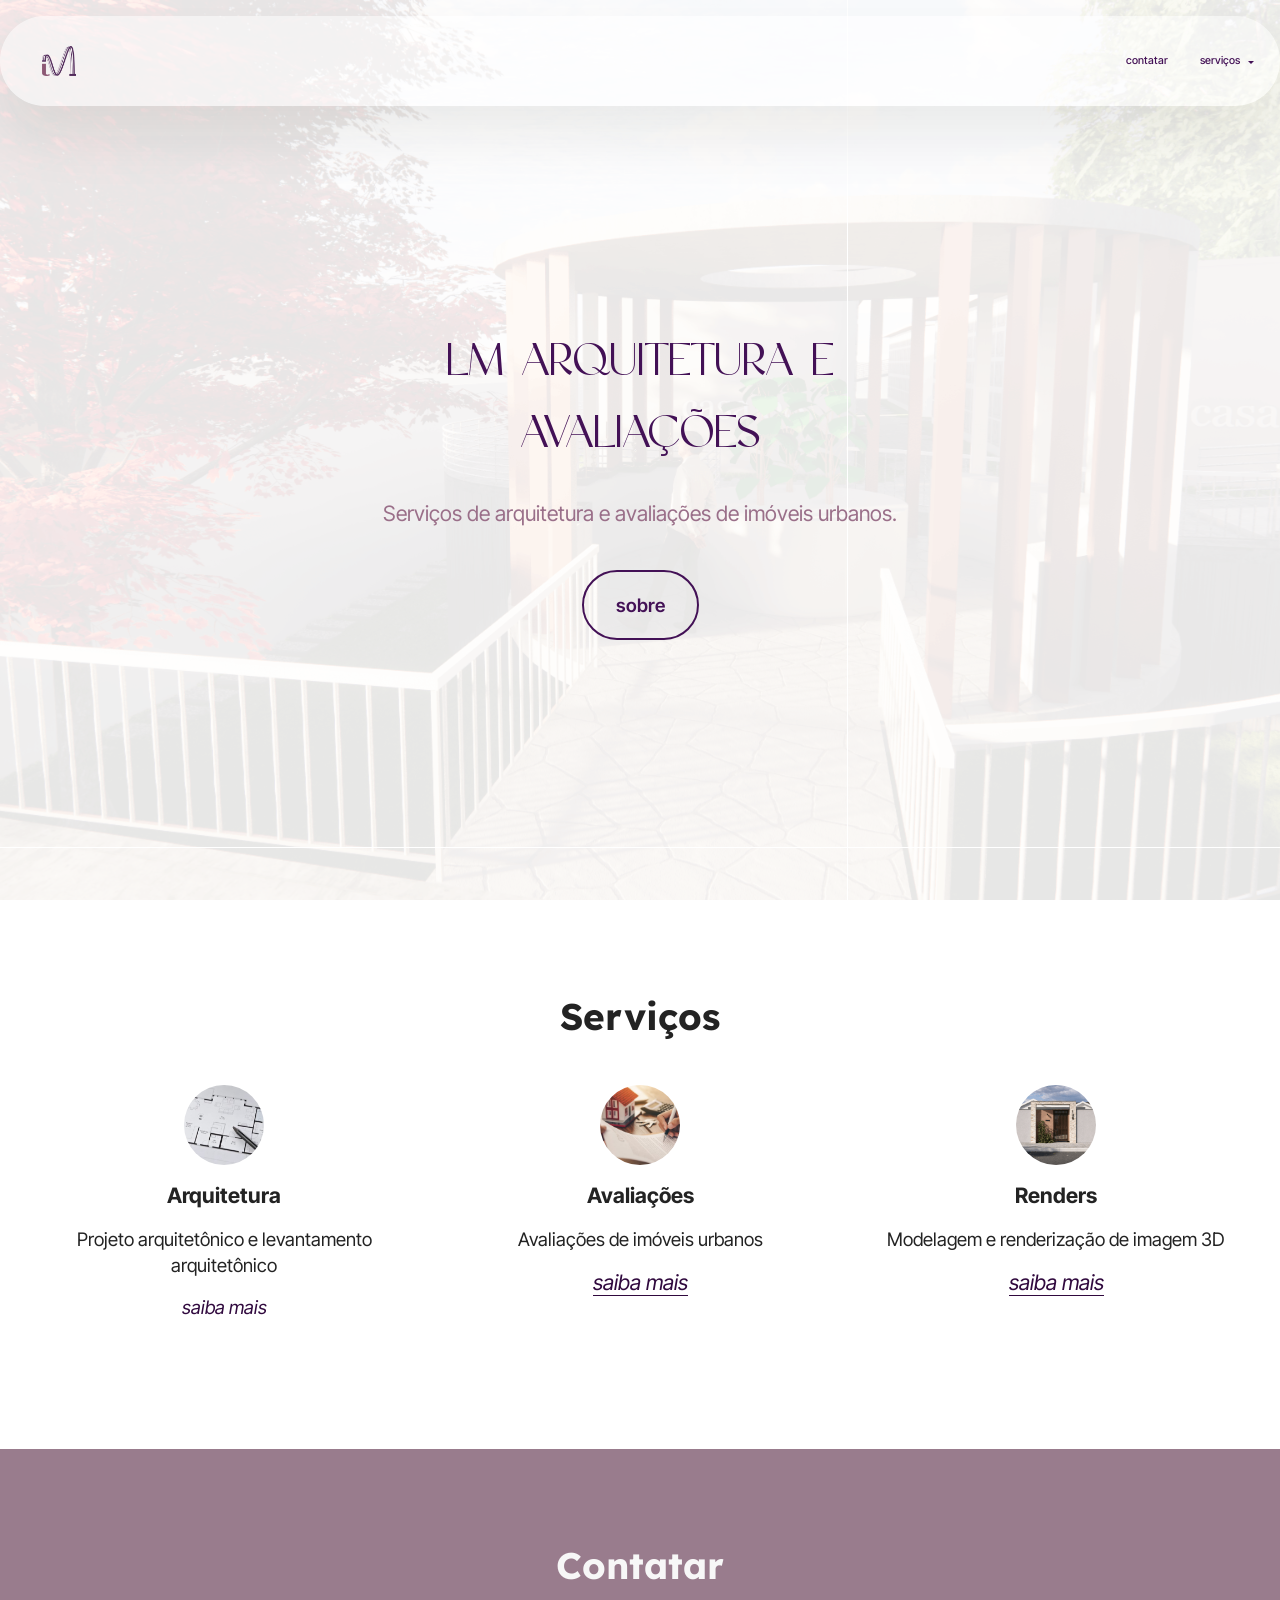
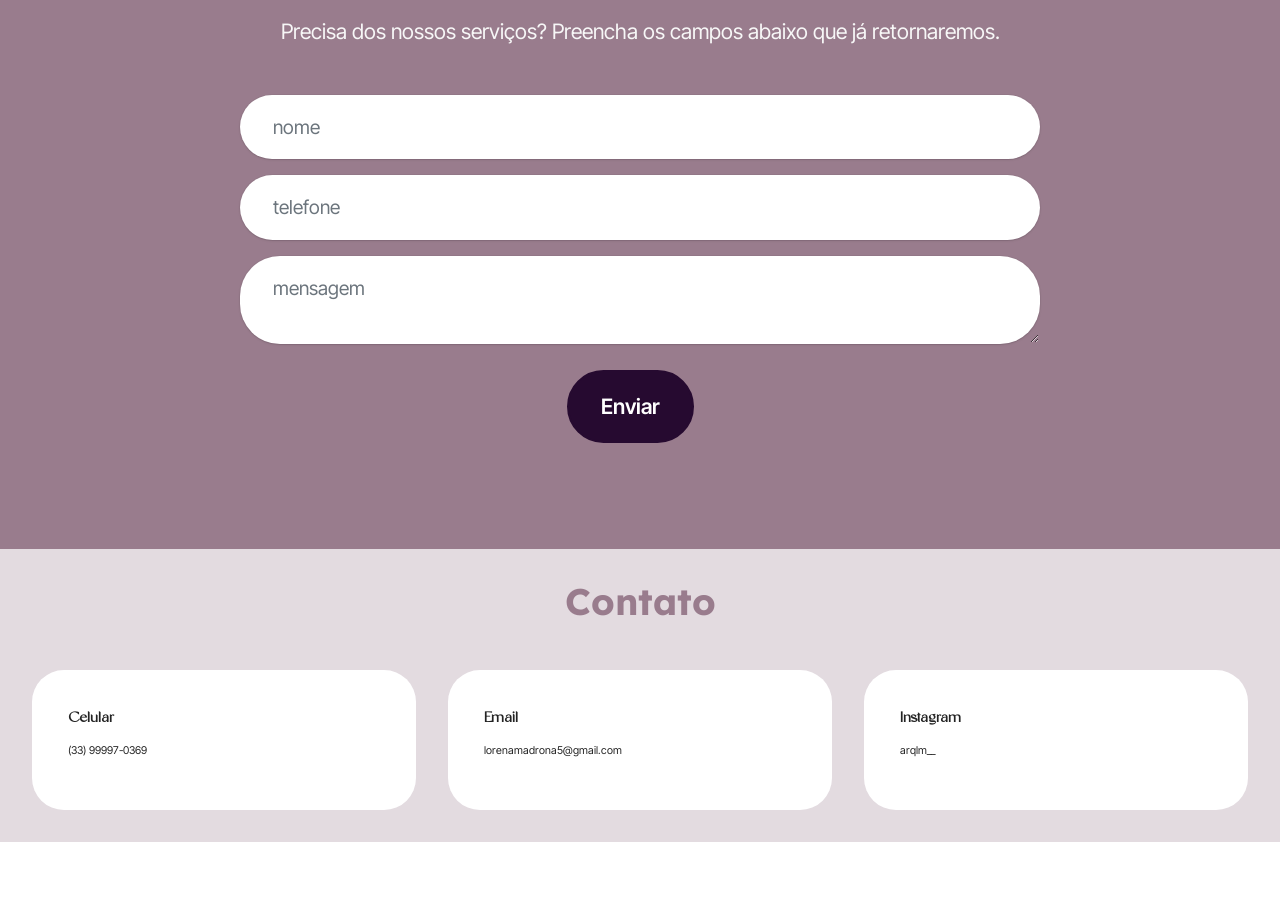
==== index.html @ 4715d996 "Rename aindex.html to index.html" ====
<!DOCTYPE html>
<html  >
<head>
  <!-- Site made with Mobirise Website Builder v6.1.12, https://mobirise.com -->
  <meta charset="UTF-8">
  <meta http-equiv="X-UA-Compatible" content="IE=edge">
  <meta name="generator" content="Mobirise v6.1.12, mobirise.com">
  <meta name="viewport" content="width=device-width, initial-scale=1, minimum-scale=1">
  <link rel="shortcut icon" href="assets/images/logo-256x224.png" type="image/x-icon">
  <meta name="description" content="Serviços de arquitetura e avaliações de imóveis urbanos">
  
  
  <title>LM Arquitetura e Avaliações</title>
  <link rel="stylesheet" href="assets/web/assets/mobirise-icons2/mobirise2.css">
  <link rel="stylesheet" href="assets/bootstrap/css/bootstrap.min.css">
  <link rel="stylesheet" href="assets/parallax/jarallax.css">
  <link rel="stylesheet" href="assets/animatecss/animate.css">
  <link rel="stylesheet" href="assets/dropdown/css/style.css">
  <link rel="stylesheet" href="assets/theme/css/style.css">
  <link href="assets/fonts/style.css" rel="stylesheet">
  <link rel="preload" href="https://fonts.googleapis.com/css?family=Lexend:100,200,300,400,500,600,700,800,900&display=swap" as="style" onload="this.onload=null;this.rel='stylesheet'">
  <noscript><link rel="stylesheet" href="https://fonts.googleapis.com/css?family=Lexend:100,200,300,400,500,600,700,800,900&display=swap"></noscript>
  <link rel="preload" href="https://fonts.googleapis.com/css?family=Inter+Tight:100,200,300,400,500,600,700,800,900,100i,200i,300i,400i,500i,600i,700i,800i,900i&display=swap" as="style" onload="this.onload=null;this.rel='stylesheet'">
  <noscript><link rel="stylesheet" href="https://fonts.googleapis.com/css?family=Inter+Tight:100,200,300,400,500,600,700,800,900,100i,200i,300i,400i,500i,600i,700i,800i,900i&display=swap"></noscript>
  <link rel="preload" as="style" href="assets/mobirise/css/mbr-additional.css?v=YUOEVD"><link rel="stylesheet" href="assets/mobirise/css/mbr-additional.css?v=YUOEVD" type="text/css">

  
  
  
</head>
<body>
  
  <section data-bs-version="5.1" class="menu menu2 cid-tJS6tZXiPa" once="menu" id="menu02-0">
	

	<nav class="navbar navbar-dropdown navbar-expand-lg">
		<div class="container">
			<div class="navbar-brand">
				<span class="navbar-logo">
					<a href="index.html">
						<img src="assets/images/logo-256x224.png" alt="Mobirise Website Builder" style="height: 1.9rem;">
					</a>
				</span>
				
			</div>
			<button class="navbar-toggler" type="button" data-toggle="collapse" data-bs-toggle="collapse" data-target="#navbarSupportedContent" data-bs-target="#navbarSupportedContent" aria-controls="navbarNavAltMarkup" aria-expanded="false" aria-label="Toggle navigation">
				<div class="hamburger">
					<span></span>
					<span></span>
					<span></span>
					<span></span>
				</div>
			</button>
			<div class="collapse navbar-collapse" id="navbarSupportedContent">
				<ul class="navbar-nav nav-dropdown nav-right" data-app-modern-menu="true"><li class="nav-item">
						<a class="nav-link link text-secondary text-primary display-2" href="page6.html" aria-expanded="false">contatar</a>
					</li>
					<li class="nav-item dropdown">
						<a class="nav-link link text-secondary dropdown-toggle show display-2" href="index.html#features04-w" aria-expanded="false" data-toggle="dropdown-submenu" data-bs-toggle="dropdown" data-bs-auto-close="outside">serviços</a><div class="dropdown-menu show" aria-labelledby="dropdown-785" data-bs-popper="none"><a class="text-secondary dropdown-item text-primary display-2" href="page3.html">arquitetura</a><a class="text-secondary show dropdown-item text-primary display-2" href="page4.html">avaliações</a><a class="text-secondary show dropdown-item text-primary display-2" href="page5.html">renderização</a></div>
					</li></ul>
				
				
			</div>
		</div>
	</nav>
</section>

<section data-bs-version="5.1" class="header09 startm5 cid-v5GNUqGZl1 mbr-fullscreen mbr-parallax-background" id="header09-1i">	
    
	<div class="mbr-overlay" style="opacity: 0.9; background-color: rgb(255, 255, 255);"></div>
	
	<div class="container-fluid">
		<div class="row">
			<div class="content-wrap col-12 col-md-7">
				<h1 class="mbr-section-title mbr-fonts-style mbr-white mb-4 new-font2"><br>LM ARQUITETURA E AVALIAÇÕES</h1>
				
				<p class="mbr-fonts-style mbr-text mbr-white mb-4 display-4">Serviços de arquitetura e avaliações de imóveis urbanos.</p>
				<div class="mbr-section-btn"><a class="btn btn-secondary-outline display-7" href="page2.html">sobre</a></div>
			</div>
		</div>
	</div>
</section>

<section data-bs-version="5.1" class="features16 cid-v5H7On7Ao5" id="features016-1l">  
  
  
  
  <div class="container">
    <div class="row justify-content-center mb-5">
      <div class="col-12 content-head">
        <h4 class="mbr-section-title mbr-fonts-style align-center mb-0 display-1"><strong>Serviços</strong></h4>
        
      </div>
    </div>
    <div class="row justify-content-center">
      <div class="item features-without-image col-12 col-lg-4">
        <div class="item-wrapper">
          <div class="card-box">
            <div class="img-box">
              <div class="image-wrapper mb-3">
                <img src="assets/images/cd42e81b2de43797ad523145d3431380-1-618x867.jpeg" alt="Mobirise Website Builder">
              </div>
            </div>
            <h4 class="card-title mbr-fonts-style mb-0 display-4"><strong>Arquitetura</strong></h4>
            <h5 class="card-text mbr-fonts-style mt-3 display-7">Projeto arquitetônico e levantamento arquitetônico</h5>
            <div class="link-wrap">
              <p class="link mbr-fonts-style align-left mt-3 mb-0 display-7"><a href="page3.html" class="text-primary"><em>saiba mais</em></a></p>
            </div>
          </div>
        </div>
      </div>
      <div class="item features-without-image col-12 col-lg-4">
        <div class="item-wrapper">
          <div class="card-box">
            <div class="img-box">
              <div class="image-wrapper mb-3">
                <img src="assets/images/d9183dee3a0e0436894f0da744248d22-618x618.jpeg" alt="Mobirise Website Builder">
              </div>
            </div>
            <h4 class="card-title mbr-fonts-style mb-0 display-4"><strong>Avaliações</strong></h4>
            <h5 class="card-text mbr-fonts-style mt-3 display-7">Avaliações de imóveis urbanos</h5>
            <div class="link-wrap">
              <p class="link mbr-fonts-style align-left mt-3 display-4"><a href="page4.html" class="text-primary"><em>saiba mais</em></a></p>
            </div>
          </div>
        </div>
      </div>
      <div class="item features-without-image col-12 col-lg-4">
        <div class="item-wrapper">
          <div class="card-box">
            <div class="img-box">
              <div class="image-wrapper mb-3">
                <img src="assets/images/fachada20realist20frente-160x160.png" alt="Mobirise Website Builder">
              </div>
            </div>
            <h4 class="card-title mbr-fonts-style mb-0 display-4"><strong>Renders</strong></h4>
            <h5 class="card-text mbr-fonts-style mt-3 display-7">Modelagem e renderização de imagem 3D</h5>
            <div class="link-wrap">
              <p class="link mbr-fonts-style align-left mt-3 display-4"><a href="page5.html" class="text-primary"><em>saiba mais</em></a></p>
            </div>
          </div>
        </div>
      </div>
    </div>
  </div>
</section>

<section data-bs-version="5.1" class="form5 cid-tJS9pBcTSa" id="form02-6">
    
    
    <div class="container">
        <div class="mbr-section-head mb-5">
            <h3 class="mbr-section-title mbr-fonts-style align-center mb-0 display-1">
                <strong>Contatar</strong></h3>
            <h4 class="mbr-section-subtitle mbr-fonts-style align-center mb-0 mt-4 display-4"><div>Precisa dos nossos serviços? Preencha os campos abaixo que já retornaremos.</div></h4>
        </div>
        <div class="row justify-content-center mt-4">
            <div class="col-lg-8 mx-auto mbr-form" data-form-type="formoid">
                <form action="https://mobirise.eu/" method="POST" class="mbr-form form-with-styler" data-form-title="Form Name"><input type="hidden" name="email" data-form-email="true" value="JvRWdH+GPcgjcM+fn3jYyXyYERkmtedWRLiIolvgXkUZ3/tOO6BJ6Cakig77qKY3TtG6n5bim7fBBgydd8lNV4FFk9IMvmzRjrFEauONeE65whieliEaWQMCEaXY0VDi">
                    <div class="row">
                        <div hidden="hidden" data-form-alert="" class="alert alert-success col-12">obrigada pelo contato!</div>
                        <div hidden="hidden" data-form-alert-danger="" class="alert alert-danger col-12">
                            Oops...! some problem!
                        </div>
                    </div>
                    <div class="dragArea row">
                        <div class="col-md col-sm-12 form-group mb-3" data-for="name">
                            <input type="text" name="name" placeholder="nome" data-form-field="name" class="form-control" value="" id="name-form02-6">
                        </div>
                        
                        <div class="col-12 form-group mb-3" data-for="phone">
                            <input type="tel" name="phone" placeholder="telefone" data-form-field="phone" class="form-control" value="" id="phone-form02-6">
                        </div>
                        <div class="col-12 form-group mb-3" data-for="textarea">
                            <textarea name="textarea" placeholder="mensagem" data-form-field="textarea" class="form-control" id="textarea-form02-6"></textarea>
                        </div>
                        <div class="col-lg-12 col-md-12 col-sm-12 align-center mbr-section-btn"><button type="submit" class="btn btn-warning display-4">Enviar</button></div>
                    </div>
                </form>
            </div>
        </div>
    </div>
</section>

<section data-bs-version="5.1" class="contacts01 cid-v5H4wbvZYG" id="contacts01-1j">
    

    
    
    <div class="container-fluid">
        <div class="row justify-content-center">
            <div class="col-12 content-head">
                <div class="mbr-section-head mb-5">
                    <h3 class="mbr-section-title mbr-fonts-style align-center mb-0 display-1">
                        <strong>Contato</strong></h3>
                    
                </div>
            </div>
        </div>
        <div class="row">
            
            <div class="item features-without-image col-12 col-md-4 active">
                <div class="item-wrapper">
                    <div class="text-wrapper">
                        <h6 class="card-title mbr-fonts-style mb-3 display-5"><strong>Celular&nbsp; &nbsp; &nbsp; &nbsp; &nbsp; &nbsp; &nbsp; &nbsp; &nbsp; &nbsp; &nbsp;</strong></h6>
                        <p class="mbr-text mbr-fonts-style display-2">(33) 99997-0369</p>
                    </div>
                </div>
            </div><div class="item features-without-image col-12 col-md-4">
                <div class="item-wrapper">
                    <div class="text-wrapper">
                        <h6 class="card-title mbr-fonts-style mb-3 display-5"><strong>Email</strong>
                        </h6>
                        <p class="mbr-text mbr-fonts-style display-2">lorenamadrona5@gmail.com</p>
                    </div>
                </div>
            </div><div class="item features-without-image col-12 col-md-4">
                <div class="item-wrapper">
                    <div class="text-wrapper">
                        <h6 class="card-title mbr-fonts-style mb-3 display-5"><strong>Instagram</strong></h6>
                        <p class="mbr-text mbr-fonts-style display-2">arqlm__</p>
                    </div>
                </div>
            </div>
            
            
        </div>
    </div>
</section><section class="display-7" style="padding: 0;align-items: center;justify-content: center;flex-wrap: wrap;    align-content: center;display: flex;position: relative;height: 4rem;"><a href="https://mobiri.se/" style="flex: 1 1;height: 4rem;position: absolute;width: 100%;z-index: 1;"><img alt="" style="height: 4rem;" src="[data-uri]"></a><p style="margin: 0;text-align: center;" class="display-7">&#8204;</p><a style="z-index:1" href="https://mobirise.com/builder/ai-website-maker.html">Free AI Website Maker</a></section><script src="assets/bootstrap/js/bootstrap.bundle.min.js"></script>  <script src="assets/parallax/jarallax.js"></script>  <script src="assets/smoothscroll/smooth-scroll.js"></script>  <script src="assets/ytplayer/index.js"></script>  <script src="assets/dropdown/js/navbar-dropdown.js"></script>  <script src="assets/theme/js/script.js"></script>  <script src="assets/formoid/formoid.min.js"></script>  
  
  
  <input name="animation" type="hidden">
  </body>
</html>
---- assets/web/assets/mobirise-icons2/mobirise2.css ----
@font-face {
  font-family: 'Moririse2';
  font-display: swap;
  src:  url('mobirise2.eot?f2bix4');
  src:  url('mobirise2.eot?f2bix4#iefix') format('embedded-opentype'),
    url('mobirise2.woff2?f2bix4') format('woff2'),
    url('mobirise2.woff?f2bix4') format('woff'),
    url('mobirise2.ttf?f2bix4') format('truetype'),
    url('mobirise2.svg?f2bix4#mobirise2') format('svg');
  font-weight: normal;
  font-style: normal;
}

[class^="mobi-"], [class*=" mobi-"] {
  /* use !important to prevent issues with browser extensions that change fonts */
  font-family: 'Moririse2' !important;
  speak: none;
  font-style: normal;
  font-weight: normal;
  font-variant: normal;
  text-transform: none;
  line-height: 1;

  /* Better Font Rendering =========== */
  -webkit-font-smoothing: antialiased;
  -moz-osx-font-smoothing: grayscale;
}

.mobi-mbri-add-submenu:before {
  content: "\e900";
}
.mobi-mbri-alert:before {
  content: "\e901";
}
.mobi-mbri-align-center:before {
  content: "\e902";
}
.mobi-mbri-align-justify:before {
  content: "\e903";
}
.mobi-mbri-align-left:before {
  content: "\e904";
}
.mobi-mbri-align-right:before {
  content: "\e905";
}
.mobi-mbri-android:before {
  content: "\e906";
}
.mobi-mbri-apple:before {
  content: "\e907";
}
.mobi-mbri-arrow-down:before {
  content: "\e908";
}
.mobi-mbri-arrow-next:before {
  content: "\e909";
}
.mobi-mbri-arrow-prev:before {
  content: "\e90a";
}
.mobi-mbri-arrow-up:before {
  content: "\e90b";
}
.mobi-mbri-bold:before {
  content: "\e90c";
}
.mobi-mbri-bookmark:before {
  content: "\e90d";
}
.mobi-mbri-bootstrap:before {
  content: "\e90e";
}
.mobi-mbri-briefcase:before {
  content: "\e90f";
}
.mobi-mbri-browse:before {
  content: "\e910";
}
.mobi-mbri-bulleted-list:before {
  content: "\e911";
}
.mobi-mbri-calendar:before {
  content: "\e912";
}
.mobi-mbri-camera:before {
  content: "\e913";
}
.mobi-mbri-cart-add:before {
  content: "\e914";
}
.mobi-mbri-cart-full:before {
  content: "\e915";
}
.mobi-mbri-cash:before {
  content: "\e916";
}
.mobi-mbri-change-style:before {
  content: "\e917";
}
.mobi-mbri-chat:before {
  content: "\e918";
}
.mobi-mbri-clock:before {
  content: "\e919";
}
.mobi-mbri-close:before {
  content: "\e91a";
}
.mobi-mbri-cloud:before {
  content: "\e91b";
}
.mobi-mbri-code:before {
  content: "\e91c";
}
.mobi-mbri-contact-form:before {
  content: "\e91d";
}
.mobi-mbri-credit-card:before {
  content: "\e91e";
}
.mobi-mbri-cursor-click:before {
  content: "\e91f";
}
.mobi-mbri-cust-feedback:before {
  content: "\e920";
}
.mobi-mbri-database:before {
  content: "\e921";
}
.mobi-mbri-delivery:before {
  content: "\e922";
}
.mobi-mbri-desktop:before {
  content: "\e923";
}
.mobi-mbri-devices:before {
  content: "\e924";
}
.mobi-mbri-down:before {
  content: "\e925";
}
.mobi-mbri-download-2:before {
  content: "\e926";
}
.mobi-mbri-download:before {
  content: "\e927";
}
.mobi-mbri-drag-n-drop-2:before {
  content: "\e928";
}
.mobi-mbri-drag-n-drop:before {
  content: "\e929";
}
.mobi-mbri-edit-2:before {
  content: "\e92a";
}
.mobi-mbri-edit:before {
  content: "\e92b";
}
.mobi-mbri-error:before {
  content: "\e92c";
}
.mobi-mbri-extension:before {
  content: "\e92d";
}
.mobi-mbri-features:before {
  content: "\e92e";
}
.mobi-mbri-file:before {
  content: "\e92f";
}
.mobi-mbri-flag:before {
  content: "\e930";
}
.mobi-mbri-folder:before {
  content: "\e931";
}
.mobi-mbri-gift:before {
  content: "\e932";
}
.mobi-mbri-github:before {
  content: "\e933";
}
.mobi-mbri-globe-2:before {
  content: "\e934";
}
.mobi-mbri-globe:before {
  content: "\e935";
}
.mobi-mbri-growing-chart:before {
  content: "\e936";
}
.mobi-mbri-hearth:before {
  content: "\e937";
}
.mobi-mbri-help:before {
  content: "\e938";
}
.mobi-mbri-home:before {
  content: "\e939";
}
.mobi-mbri-hot-cup:before {
  content: "\e93a";
}
.mobi-mbri-idea:before {
  content: "\e93b";
}
.mobi-mbri-image-gallery:before {
  content: "\e93c";
}
.mobi-mbri-image-slider:before {
  content: "\e93d";
}
.mobi-mbri-info:before {
  content: "\e93e";
}
.mobi-mbri-italic:before {
  content: "\e93f";
}
.mobi-mbri-key:before {
  content: "\e940";
}
.mobi-mbri-laptop:before {
  content: "\e941";
}
.mobi-mbri-layers:before {
  content: "\e942";
}
.mobi-mbri-left-right:before {
  content: "\e943";
}
.mobi-mbri-left:before {
  content: "\e944";
}
.mobi-mbri-letter:before {
  content: "\e945";
}
.mobi-mbri-like:before {
  content: "\e946";
}
.mobi-mbri-link:before {
  content: "\e947";
}
.mobi-mbri-lock:before {
  content: "\e948";
}
.mobi-mbri-login:before {
  content: "\e949";
}
.mobi-mbri-logout:before {
  content: "\e94a";
}
.mobi-mbri-magic-stick:before {
  content: "\e94b";
}
.mobi-mbri-map-pin:before {
  content: "\e94c";
}
.mobi-mbri-menu:before {
  content: "\e94d";
}
.mobi-mbri-mobile-2:before {
  content: "\e94e";
}
.mobi-mbri-mobile-horizontal:before {
  content: "\e94f";
}
.mobi-mbri-mobile:before {
  content: "\e950";
}
.mobi-mbri-mobirise:before {
  content: "\e951";
}
.mobi-mbri-more-horizontal:before {
  content: "\e952";
}
.mobi-mbri-more-vertical:before {
  content: "\e953";
}
.mobi-mbri-music:before {
  content: "\e954";
}
.mobi-mbri-new-file:before {
  content: "\e955";
}
.mobi-mbri-numbered-list:before {
  content: "\e956";
}
.mobi-mbri-opened-folder:before {
  content: "\e957";
}
.mobi-mbri-pages:before {
  content: "\e958";
}
.mobi-mbri-paper-plane:before {
  content: "\e959";
}
.mobi-mbri-paperclip:before {
  content: "\e95a";
}
.mobi-mbri-phone:before {
  content: "\e95b";
}
.mobi-mbri-photo:before {
  content: "\e95c";
}
.mobi-mbri-photos:before {
  content: "\e95d";
}
.mobi-mbri-pin:before {
  content: "\e95e";
}
.mobi-mbri-play:before {
  content: "\e95f";
}
.mobi-mbri-plus:before {
  content: "\e960";
}
.mobi-mbri-preview:before {
  content: "\e961";
}
.mobi-mbri-print:before {
  content: "\e962";
}
.mobi-mbri-protect:before {
  content: "\e963";
}
.mobi-mbri-question:before {
  content: "\e964";
}
.mobi-mbri-quote-left:before {
  content: "\e965";
}
.mobi-mbri-quote-right:before {
  content: "\e966";
}
.mobi-mbri-redo:before {
  content: "\e967";
}
.mobi-mbri-refresh:before {
  content: "\e968";
}
.mobi-mbri-responsive-2:before {
  content: "\e969";
}
.mobi-mbri-responsive:before {
  content: "\e96a";
}
.mobi-mbri-right:before {
  content: "\e96b";
}
.mobi-mbri-rocket:before {
  content: "\e96c";
}
.mobi-mbri-sad-face:before {
  content: "\e96d";
}
.mobi-mbri-sale:before {
  content: "\e96e";
}
.mobi-mbri-save:before {
  content: "\e96f";
}
.mobi-mbri-search:before {
  content: "\e970";
}
.mobi-mbri-setting-2:before {
  content: "\e971";
}
.mobi-mbri-setting-3:before {
  content: "\e972";
}
.mobi-mbri-setting:before {
  content: "\e973";
}
.mobi-mbri-share:before {
  content: "\e974";
}
.mobi-mbri-shopping-bag:before {
  content: "\e975";
}
.mobi-mbri-shopping-basket:before {
  content: "\e976";
}
.mobi-mbri-shopping-cart:before {
  content: "\e977";
}
.mobi-mbri-sites:before {
  content: "\e978";
}
.mobi-mbri-smile-face:before {
  content: "\e979";
}
.mobi-mbri-speed:before {
  content: "\e97a";
}
.mobi-mbri-star:before {
  content: "\e97b";
}
.mobi-mbri-success:before {
  content: "\e97c";
}
.mobi-mbri-sun:before {
  content: "\e97d";
}
.mobi-mbri-sun2:before {
  content: "\e97e";
}
.mobi-mbri-tablet-vertical:before {
  content: "\e97f";
}
.mobi-mbri-tablet:before {
  content: "\e980";
}
.mobi-mbri-target:before {
  content: "\e981";
}
.mobi-mbri-timer:before {
  content: "\e982";
}
.mobi-mbri-to-ftp:before {
  content: "\e983";
}
.mobi-mbri-to-local-drive:before {
  content: "\e984";
}
.mobi-mbri-touch-swipe:before {
  content: "\e985";
}
.mobi-mbri-touch:before {
  content: "\e986";
}
.mobi-mbri-trash:before {
  content: "\e987";
}
.mobi-mbri-underline:before {
  content: "\e988";
}
.mobi-mbri-undo:before {
  content: "\e989";
}
.mobi-mbri-unlink:before {
  content: "\e98a";
}
.mobi-mbri-unlock:before {
  content: "\e98b";
}
.mobi-mbri-up-down:before {
  content: "\e98c";
}
.mobi-mbri-up:before {
  content: "\e98d";
}
.mobi-mbri-update:before {
  content: "\e98e";
}
.mobi-mbri-upload-2:before {
  content: "\e98f";
}
.mobi-mbri-upload:before {
  content: "\e990";
}
.mobi-mbri-user-2:before {
  content: "\e991";
}
.mobi-mbri-user:before {
  content: "\e992";
}
.mobi-mbri-users:before {
  content: "\e993";
}
.mobi-mbri-video-play:before {
  content: "\e994";
}
.mobi-mbri-video:before {
  content: "\e995";
}
.mobi-mbri-watch:before {
  content: "\e996";
}
.mobi-mbri-website-theme-2:before {
  content: "\e997";
}
.mobi-mbri-website-theme:before {
  content: "\e998";
}
.mobi-mbri-wifi:before {
  content: "\e999";
}
.mobi-mbri-windows:before {
  content: "\e99a";
}
.mobi-mbri-zoom-in:before {
  content: "\e99b";
}
.mobi-mbri-zoom-out:before {
  content: "\e99c";
}
---- assets/parallax/jarallax.css ----
.jarallax {
    position: relative;
    z-index: 0;
}
.jarallax > .jarallax-img {
    position: absolute;
    object-fit: cover;
    /* support for plugin https://github.com/bfred-it/object-fit-images */
    font-family: 'object-fit: cover;';
    top: 0;
    left: 0;
    width: 100%;
    height: 100%;
    z-index: -1;
}
---- assets/dropdown/css/style.css ----
.navbar-dropdown {
  left: 0;
  padding: 0;
  position: absolute;
  right: 0;
  top: 0;
  transition: all 0.45s ease;
  z-index: 1030;
  background: #282828; }
  .navbar-dropdown .navbar-logo {
    margin-right: 0.8rem;
    transition: margin 0.3s ease-in-out;
    vertical-align: middle; }
    .navbar-dropdown .navbar-logo img {
      height: 3.125rem;
      transition: all 0.3s ease-in-out; }
    .navbar-dropdown .navbar-logo.mbr-iconfont {
      font-size: 3.125rem;
      line-height: 3.125rem; }
  .navbar-dropdown .navbar-caption {
    font-weight: 700;
    white-space: normal;
    vertical-align: -4px;
    line-height: 3.125rem !important; }
    .navbar-dropdown .navbar-caption, .navbar-dropdown .navbar-caption:hover {
      color: inherit;
      text-decoration: none; }
  .navbar-dropdown .mbr-iconfont + .navbar-caption {
    vertical-align: -1px; }
  .navbar-dropdown.navbar-fixed-top {
    position: fixed; }
  .navbar-dropdown .navbar-brand span {
    vertical-align: -4px; }
  .navbar-dropdown.bg-color.transparent {
    background: none; }
  .navbar-dropdown.navbar-short .navbar-brand {
    padding: 0.625rem 0; }
    .navbar-dropdown.navbar-short .navbar-brand span {
      vertical-align: -1px; }
  .navbar-dropdown.navbar-short .navbar-caption {
    line-height: 2.375rem !important;
    vertical-align: -2px; }
  .navbar-dropdown.navbar-short .navbar-logo {
    margin-right: 0.5rem; }
    .navbar-dropdown.navbar-short .navbar-logo img {
      height: 2.375rem; }
    .navbar-dropdown.navbar-short .navbar-logo.mbr-iconfont {
      font-size: 2.375rem;
      line-height: 2.375rem; }
  .navbar-dropdown.navbar-short .mbr-table-cell {
    height: 3.625rem; }
  .navbar-dropdown .navbar-close {
    left: 0.6875rem;
    position: fixed;
    top: 0.75rem;
    z-index: 1000; }
  .navbar-dropdown .hamburger-icon {
    content: "";
    display: inline-block;
    vertical-align: middle;
    width: 16px;
    -webkit-box-shadow: 0 -6px 0 1px #282828,0 0 0 1px #282828,0 6px 0 1px #282828;
    -moz-box-shadow: 0 -6px 0 1px #282828,0 0 0 1px #282828,0 6px 0 1px #282828;
    box-shadow: 0 -6px 0 1px #282828,0 0 0 1px #282828,0 6px 0 1px #282828; }

.dropdown-menu .dropdown-toggle[data-toggle="dropdown-submenu"]::after {
  border-bottom: 0.35em solid transparent;
  border-left: 0.35em solid;
  border-right: 0;
  border-top: 0.35em solid transparent;
  margin-left: 0.3rem; }

.dropdown-menu .dropdown-item:focus {
  outline: 0; }

.nav-dropdown {
  font-size: 0.75rem;
  font-weight: 500;
  height: auto !important; }
  .nav-dropdown .nav-btn {
    padding-left: 1rem; }
  .nav-dropdown .link {
    margin: .667em 1.667em;
    font-weight: 500;
    padding: 0;
    transition: color .2s ease-in-out; }
    .nav-dropdown .link.dropdown-toggle {
      margin-right: 2.583em; }
      .nav-dropdown .link.dropdown-toggle::after {
        margin-left: .25rem;
        border-top: 0.35em solid;
        border-right: 0.35em solid transparent;
        border-left: 0.35em solid transparent;
        border-bottom: 0; }
      .nav-dropdown .link.dropdown-toggle[aria-expanded="true"] {
        margin: 0;
        padding: 0.667em 3.263em  0.667em 1.667em; }
  .nav-dropdown .link::after,
  .nav-dropdown .dropdown-item::after {
    color: inherit; }
  .nav-dropdown .btn {
    font-size: 0.75rem;
    font-weight: 700;
    letter-spacing: 0;
    margin-bottom: 0;
    padding-left: 1.25rem;
    padding-right: 1.25rem; }
  .nav-dropdown .dropdown-menu {
    border-radius: 0;
    border: 0;
    left: 0;
    margin: 0;
    padding-bottom: 1.25rem;
    padding-top: 1.25rem;
    position: relative; }
  .nav-dropdown .dropdown-submenu {
    margin-left: 0.125rem;
    top: 0; }
  .nav-dropdown .dropdown-item {
    font-weight: 500;
    line-height: 2;
    padding: 0.3846em 4.615em 0.3846em 1.5385em;
    position: relative;
    transition: color .2s ease-in-out, background-color .2s ease-in-out; }
    .nav-dropdown .dropdown-item::after {
      margin-top: -0.3077em;
      position: absolute;
      right: 1.1538em;
      top: 50%; }
    .nav-dropdown .dropdown-item:focus, .nav-dropdown .dropdown-item:hover {
      background: none; }

@media (max-width: 767px) {
  .nav-dropdown.navbar-toggleable-sm {
    bottom: 0;
    display: none;
    left: 0;
    overflow-x: hidden;
    position: fixed;
    top: 0;
    transform: translateX(-100%);
    -ms-transform: translateX(-100%);
    -webkit-transform: translateX(-100%);
    width: 18.75rem;
    z-index: 999; } }
.nav-dropdown.navbar-toggleable-xl {
  bottom: 0;
  display: none;
  left: 0;
  overflow-x: hidden;
  position: fixed;
  top: 0;
  transform: translateX(-100%);
  -ms-transform: translateX(-100%);
  -webkit-transform: translateX(-100%);
  width: 18.75rem;
  z-index: 999; }

.nav-dropdown-sm {
  display: block !important;
  overflow-x: hidden;
  overflow: auto;
  padding-top: 3.875rem; }
  .nav-dropdown-sm::after {
    content: "";
    display: block;
    height: 3rem;
    width: 100%; }
  .nav-dropdown-sm.collapse.in ~ .navbar-close {
    display: block !important; }
  .nav-dropdown-sm.collapsing, .nav-dropdown-sm.collapse.in {
    transform: translateX(0);
    -ms-transform: translateX(0);
    -webkit-transform: translateX(0);
    transition: all 0.25s ease-out;
    -webkit-transition: all 0.25s ease-out;
    background: #282828; }
  .nav-dropdown-sm.collapsing[aria-expanded="false"] {
    transform: translateX(-100%);
    -ms-transform: translateX(-100%);
    -webkit-transform: translateX(-100%); }
  .nav-dropdown-sm .nav-item {
    display: block;
    margin-left: 0 !important;
    padding-left: 0; }
  .nav-dropdown-sm .link,
  .nav-dropdown-sm .dropdown-item {
    border-top: 1px dotted rgba(255, 255, 255, 0.1);
    font-size: 0.8125rem;
    line-height: 1.6;
    margin: 0 !important;
    padding: 0.875rem 2.4rem 0.875rem 1.5625rem !important;
    position: relative;
    white-space: normal; }
    .nav-dropdown-sm .link:focus, .nav-dropdown-sm .link:hover,
    .nav-dropdown-sm .dropdown-item:focus,
    .nav-dropdown-sm .dropdown-item:hover {
      background: rgba(0, 0, 0, 0.2) !important;
      color: #c0a375; }
  .nav-dropdown-sm .nav-btn {
    position: relative;
    padding: 1.5625rem 1.5625rem 0 1.5625rem; }
    .nav-dropdown-sm .nav-btn::before {
      border-top: 1px dotted rgba(255, 255, 255, 0.1);
      content: "";
      left: 0;
      position: absolute;
      top: 0;
      width: 100%; }
    .nav-dropdown-sm .nav-btn + .nav-btn {
      padding-top: 0.625rem; }
      .nav-dropdown-sm .nav-btn + .nav-btn::before {
        display: none; }
  .nav-dropdown-sm .btn {
    padding: 0.625rem 0; }
  .nav-dropdown-sm .dropdown-toggle[data-toggle="dropdown-submenu"]::after {
    margin-left: .25rem;
    border-top: 0.35em solid;
    border-right: 0.35em solid transparent;
    border-left: 0.35em solid transparent;
    border-bottom: 0; }
  .nav-dropdown-sm .dropdown-toggle[data-toggle="dropdown-submenu"][aria-expanded="true"]::after {
    border-top: 0;
    border-right: 0.35em solid transparent;
    border-left: 0.35em solid transparent;
    border-bottom: 0.35em solid; }
  .nav-dropdown-sm .dropdown-menu {
    margin: 0;
    padding: 0;
    position: relative;
    top: 0;
    left: 0;
    width: 100%;
    border: 0;
    float: none;
    border-radius: 0;
    background: none; }
  .nav-dropdown-sm .dropdown-submenu {
    left: 100%;
    margin-left: 0.125rem;
    margin-top: -1.25rem;
    top: 0; }

.navbar-toggleable-sm .nav-dropdown .dropdown-menu {
  position: absolute; }

.navbar-toggleable-sm .nav-dropdown .dropdown-submenu {
  left: 100%;
  margin-left: 0.125rem;
  margin-top: -1.25rem;
  top: 0; }

.navbar-toggleable-sm.opened .nav-dropdown .dropdown-menu {
  position: relative; }

.navbar-toggleable-sm.opened .nav-dropdown .dropdown-submenu {
  left: 0;
  margin-left: 00rem;
  margin-top: 0rem;
  top: 0; }

.is-builder .nav-dropdown.collapsing {
  transition: none !important; }
---- assets/theme/css/style.css ----
@charset "UTF-8";
section {
  background-color: #ffffff;
}

body {
  font-style: normal;
  line-height: 1.5;
  font-weight: 400;
  color: #232323;
  position: relative;
}

button {
  background-color: transparent;
  border-color: transparent;
}

.embla__button,
.carousel-control {
  background-color: #edefea !important;
  opacity: 0.8 !important;
  color: #464845 !important;
  border-color: #edefea !important;
}

.carousel .close,
.modalWindow .close {
  background-color: #edefea !important;
  color: #464845 !important;
  border-color: #edefea !important;
  opacity: 0.8 !important;
}

.carousel .close:hover,
.modalWindow .close:hover {
  opacity: 1 !important;
}

.carousel-indicators li {
  background-color: #edefea !important;
  border: 2px solid #464845 !important;
}

.carousel-indicators li:hover,
.carousel-indicators li:active {
  opacity: 0.8 !important;
}

.embla__button:hover,
.carousel-control:hover {
  background-color: #edefea !important;
  opacity: 1 !important;
}

.modalWindow-video-container {
  height: 80%;
}

section,
.container,
.container-fluid {
  position: relative;
  word-wrap: break-word;
}

a.mbr-iconfont:hover {
  text-decoration: none;
}

.article .lead p,
.article .lead ul,
.article .lead ol,
.article .lead pre,
.article .lead blockquote {
  margin-bottom: 0;
}

a {
  font-style: normal;
  font-weight: 400;
  cursor: pointer;
}
a, a:hover {
  text-decoration: none;
}

.mbr-section-title {
  font-style: normal;
  line-height: 1.3;
}

.mbr-section-subtitle {
  line-height: 1.3;
}

.mbr-text {
  font-style: normal;
  line-height: 1.7;
}

h1,
h2,
h3,
h4,
h5,
h6,
.display-1,
.display-2,
.display-4,
.display-5,
.display-7,
span,
p,
a {
  line-height: 1;
  word-break: break-word;
  word-wrap: break-word;
  font-weight: 400;
}

b,
strong {
  font-weight: bold;
}

input:-webkit-autofill, input:-webkit-autofill:hover, input:-webkit-autofill:focus, input:-webkit-autofill:active {
  transition-delay: 9999s;
  -webkit-transition-property: background-color, color;
  transition-property: background-color, color;
}

textarea[type=hidden] {
  display: none;
}

section {
  background-position: 50% 50%;
  background-repeat: no-repeat;
  background-size: cover;
}
section .mbr-background-video,
section .mbr-background-video-preview {
  position: absolute;
  bottom: 0;
  left: 0;
  right: 0;
  top: 0;
}

.hidden {
  visibility: hidden;
}

.mbr-z-index20 {
  z-index: 20;
}

/*! Base colors */
.mbr-white {
  color: #ffffff;
}

.mbr-black {
  color: #111111;
}

.mbr-bg-white {
  background-color: #ffffff;
}

.mbr-bg-black {
  background-color: #000000;
}

/*! Text-aligns */
.align-left {
  text-align: left;
}

.align-center {
  text-align: center;
}

.align-right {
  text-align: right;
}

/*! Font-weight  */
.mbr-light {
  font-weight: 300;
}

.mbr-regular {
  font-weight: 400;
}

.mbr-semibold {
  font-weight: 500;
}

.mbr-bold {
  font-weight: 700;
}

/*! Media  */
.media-content {
  flex-basis: 100%;
}

.media-container-row {
  display: flex;
  flex-direction: row;
  flex-wrap: wrap;
  justify-content: center;
  align-content: center;
  align-items: start;
}
.media-container-row .media-size-item {
  width: 400px;
}

.media-container-column {
  display: flex;
  flex-direction: column;
  flex-wrap: wrap;
  justify-content: center;
  align-content: center;
  align-items: stretch;
}
.media-container-column > * {
  width: 100%;
}

@media (min-width: 992px) {
  .media-container-row {
    flex-wrap: nowrap;
  }
}
figure {
  margin-bottom: 0;
  overflow: hidden;
}

figure[mbr-media-size] {
  transition: width 0.1s;
}

img,
iframe {
  display: block;
  width: 100%;
}

.card {
  background-color: transparent;
  border: none;
}

.card-box {
  width: 100%;
}

.card-img {
  text-align: center;
  flex-shrink: 0;
  -webkit-flex-shrink: 0;
}

.media {
  max-width: 100%;
  margin: 0 auto;
}

.mbr-figure {
  align-self: center;
}

.media-container > div {
  max-width: 100%;
}

.mbr-figure img,
.card-img img {
  width: 100%;
}

@media (max-width: 991px) {
  .media-size-item {
    width: auto !important;
  }
  .media {
    width: auto;
  }
  .mbr-figure {
    width: 100% !important;
  }
}
/*! Buttons */
.mbr-section-btn {
  margin-left: -0.6rem;
  margin-right: -0.6rem;
  font-size: 0;
}

.btn {
  font-weight: 600;
  border-width: 1px;
  font-style: normal;
  margin: 0.6rem 0.6rem;
  white-space: normal;
  transition: all 0.2s ease-in-out;
  display: inline-flex;
  align-items: center;
  justify-content: center;
  word-break: break-word;
}

.btn-sm {
  font-weight: 600;
  letter-spacing: 0px;
  transition: all 0.3s ease-in-out;
}

.btn-md {
  font-weight: 600;
  letter-spacing: 0px;
  transition: all 0.3s ease-in-out;
}

.btn-lg {
  font-weight: 600;
  letter-spacing: 0px;
  transition: all 0.3s ease-in-out;
}

.btn-form {
  margin: 0;
}
.btn-form:hover {
  cursor: pointer;
}

nav .mbr-section-btn {
  margin-left: 0rem;
  margin-right: 0rem;
}

/*! Btn icon margin */
.btn .mbr-iconfont,
.btn.btn-sm .mbr-iconfont {
  order: 1;
  cursor: pointer;
  margin-left: 0.5rem;
  vertical-align: sub;
}

.btn.btn-md .mbr-iconfont,
.btn.btn-md .mbr-iconfont {
  margin-left: 0.8rem;
}

.mbr-regular {
  font-weight: 400;
}

.mbr-semibold {
  font-weight: 500;
}

.mbr-bold {
  font-weight: 700;
}

[type=submit] {
  -webkit-appearance: none;
}

/*! Full-screen */
.mbr-fullscreen .mbr-overlay {
  min-height: 100vh;
}

.mbr-fullscreen {
  display: flex;
  display: -moz-flex;
  display: -ms-flex;
  display: -o-flex;
  align-items: center;
  min-height: 100vh;
  padding-top: 3rem;
  padding-bottom: 3rem;
}

/*! Map */
.map {
  height: 25rem;
  position: relative;
}
.map iframe {
  width: 100%;
  height: 100%;
}

/*! Scroll to top arrow */
.mbr-arrow-up {
  bottom: 25px;
  right: 90px;
  position: fixed;
  text-align: right;
  z-index: 5000;
  color: #ffffff;
  font-size: 22px;
}

.mbr-arrow-up a {
  background: rgba(0, 0, 0, 0.2);
  border-radius: 50%;
  color: #fff;
  display: inline-block;
  height: 60px;
  width: 60px;
  border: 2px solid #fff;
  outline-style: none !important;
  position: relative;
  text-decoration: none;
  transition: all 0.3s ease-in-out;
  cursor: pointer;
  text-align: center;
}
.mbr-arrow-up a:hover {
  background-color: rgba(0, 0, 0, 0.4);
}
.mbr-arrow-up a i {
  line-height: 60px;
}

.mbr-arrow-up-icon {
  display: block;
  color: #fff;
}

.mbr-arrow-up-icon::before {
  content: "›";
  display: inline-block;
  font-family: serif;
  font-size: 22px;
  line-height: 1;
  font-style: normal;
  position: relative;
  top: 6px;
  left: -4px;
  transform: rotate(-90deg);
}

/*! Arrow Down */
.mbr-arrow {
  position: absolute;
  bottom: 45px;
  left: 50%;
  width: 60px;
  height: 60px;
  cursor: pointer;
  background-color: rgba(80, 80, 80, 0.5);
  border-radius: 50%;
  transform: translateX(-50%);
}
@media (max-width: 767px) {
  .mbr-arrow {
    display: none;
  }
}
.mbr-arrow > a {
  display: inline-block;
  text-decoration: none;
  outline-style: none;
  animation: arrowdown 1.7s ease-in-out infinite;
  color: #ffffff;
}
.mbr-arrow > a > i {
  position: absolute;
  top: -2px;
  left: 15px;
  font-size: 2rem;
}

#scrollToTop a i::before {
  content: "";
  position: absolute;
  display: block;
  border-bottom: 2.5px solid #fff;
  border-left: 2.5px solid #fff;
  width: 27.8%;
  height: 27.8%;
  left: 50%;
  top: 51%;
  transform: translateY(-30%) translateX(-50%) rotate(135deg);
}

@keyframes arrowdown {
  0% {
    transform: translateY(0px);
  }
  50% {
    transform: translateY(-5px);
  }
  100% {
    transform: translateY(0px);
  }
}
@media (max-width: 500px) {
  .mbr-arrow-up {
    left: 0;
    right: 0;
    text-align: center;
  }
}
/*Gradients animation*/
@keyframes gradient-animation {
  from {
    background-position: 0% 100%;
    animation-timing-function: ease-in-out;
  }
  to {
    background-position: 100% 0%;
    animation-timing-function: ease-in-out;
  }
}
.bg-gradient {
  background-size: 200% 200%;
  animation: gradient-animation 5s infinite alternate;
  -webkit-animation: gradient-animation 5s infinite alternate;
}

.menu .navbar-brand {
  display: -webkit-flex;
}
.menu .navbar-brand span {
  display: flex;
  display: -webkit-flex;
}
.menu .navbar-brand .navbar-caption-wrap {
  display: -webkit-flex;
}
.menu .navbar-brand .navbar-logo img {
  display: -webkit-flex;
  width: auto;
}
@media (min-width: 768px) and (max-width: 991px) {
  .menu .navbar-toggleable-sm .navbar-nav {
    display: -ms-flexbox;
  }
}
@media (max-width: 991px) {
  .menu .navbar-collapse {
    max-height: 93.5vh;
  }
  .menu .navbar-collapse.show {
    overflow: auto;
  }
}
@media (min-width: 992px) {
  .menu .navbar-nav.nav-dropdown {
    display: -webkit-flex;
  }
  .menu .navbar-toggleable-sm .navbar-collapse {
    display: -webkit-flex !important;
  }
  .menu .collapsed .navbar-collapse {
    max-height: 93.5vh;
  }
  .menu .collapsed .navbar-collapse.show {
    overflow: auto;
  }
}
@media (max-width: 767px) {
  .menu .navbar-collapse {
    max-height: 80vh;
  }
}

.nav-link .mbr-iconfont {
  margin-right: 0.5rem;
}

.navbar {
  display: -webkit-flex;
  -webkit-flex-wrap: wrap;
  -webkit-align-items: center;
  -webkit-justify-content: space-between;
}

.navbar-collapse {
  -webkit-flex-basis: 100%;
  -webkit-flex-grow: 1;
  -webkit-align-items: center;
}

.nav-dropdown .link {
  padding: 0.667em 1.667em !important;
  margin: 0 !important;
}

.nav {
  display: -webkit-flex;
  -webkit-flex-wrap: wrap;
}

.row {
  display: -webkit-flex;
  -webkit-flex-wrap: wrap;
}

.justify-content-center {
  -webkit-justify-content: center;
}

.form-inline {
  display: -webkit-flex;
}

.card-wrapper {
  -webkit-flex: 1;
}

.carousel-control {
  z-index: 10;
  display: -webkit-flex;
}

.carousel-controls {
  display: -webkit-flex;
}

.media {
  display: -webkit-flex;
}

.form-group:focus {
  outline: none;
}

.jq-selectbox__select {
  padding: 7px 0;
  position: relative;
}

.jq-selectbox__dropdown {
  overflow: hidden;
  border-radius: 10px;
  position: absolute;
  top: 100%;
  left: 0 !important;
  width: 100% !important;
}

.jq-selectbox__trigger-arrow {
  right: 0;
  transform: translateY(-50%);
}

.jq-selectbox li {
  padding: 1.07em 0.5em;
}

input[type=range] {
  padding-left: 0 !important;
  padding-right: 0 !important;
}

.modal-dialog,
.modal-content {
  height: 100%;
}

.modal-dialog .carousel-inner {
  height: calc(100vh - 1.75rem);
}
@media (max-width: 575px) {
  .modal-dialog .carousel-inner {
    height: calc(100vh - 1rem);
  }
}

.carousel-item {
  text-align: center;
}

.carousel-item img {
  margin: auto;
}

.navbar-toggler {
  align-self: flex-start;
  padding: 0.25rem 0.75rem;
  font-size: 1.25rem;
  line-height: 1;
  background: transparent;
  border: 1px solid transparent;
  border-radius: 0.25rem;
}

.navbar-toggler:focus,
.navbar-toggler:hover {
  text-decoration: none;
  box-shadow: none;
}

.navbar-toggler-icon {
  display: inline-block;
  width: 1.5em;
  height: 1.5em;
  vertical-align: middle;
  content: "";
  background: no-repeat center center;
  background-size: 100% 100%;
}

.navbar-toggler-left {
  position: absolute;
  left: 1rem;
}

.navbar-toggler-right {
  position: absolute;
  right: 1rem;
}

.card-img {
  width: auto;
}

.menu .navbar.collapsed:not(.beta-menu) {
  flex-direction: column;
}

.carousel-item.active,
.carousel-item-next,
.carousel-item-prev {
  display: flex;
}

.note-air-layout .dropup .dropdown-menu,
.note-air-layout .navbar-fixed-bottom .dropdown .dropdown-menu {
  bottom: initial !important;
}

html,
body {
  height: auto;
  min-height: 100vh;
}

.dropup .dropdown-toggle::after {
  display: none;
}

.form-asterisk {
  font-family: initial;
  position: absolute;
  top: -2px;
  font-weight: normal;
}

.form-control-label {
  position: relative;
  cursor: pointer;
  margin-bottom: 0.357em;
  padding: 0;
}

.alert {
  color: #ffffff;
  border-radius: 0;
  border: 0;
  font-size: 1.1rem;
  line-height: 1.5;
  margin-bottom: 1.875rem;
  padding: 1.25rem;
  position: relative;
  text-align: center;
}
.alert.alert-form::after {
  background-color: inherit;
  bottom: -7px;
  content: "";
  display: block;
  height: 14px;
  left: 50%;
  margin-left: -7px;
  position: absolute;
  transform: rotate(45deg);
  width: 14px;
}

.form-control {
  background-color: #ffffff;
  background-clip: border-box;
  color: #232323;
  line-height: 1rem !important;
  height: auto;
  padding: 1.2rem 2rem;
  transition: border-color 0.25s ease 0s;
  border: 1px solid transparent !important;
  border-radius: 4px;
  box-shadow: rgba(0, 0, 0, 0.07) 0px 1px 1px 0px, rgba(0, 0, 0, 0.07) 0px 1px 3px 0px, rgba(0, 0, 0, 0.03) 0px 0px 0px 1px;
}
.form-active .form-control:invalid {
  border-color: red;
}

.row > * {
  padding-right: 1rem;
  padding-left: 1rem;
}

form .row {
  margin-left: -0.6rem;
  margin-right: -0.6rem;
}
form .row [class*=col] {
  padding-left: 0.6rem;
  padding-right: 0.6rem;
}

form .mbr-section-btn {
  padding-left: 0.6rem;
  padding-right: 0.6rem;
}

form .form-check-input {
  margin-top: 0.5;
}

textarea.form-control {
  line-height: 1.5rem !important;
}

.form-group {
  margin-bottom: 1.2rem;
}

.form-control,
form .btn {
  min-height: 48px;
}

.gdpr-block label span.textGDPR input[name=gdpr] {
  top: 7px;
}

.form-control:focus {
  box-shadow: none;
}

:focus {
  outline: none;
}

.mbr-overlay {
  background-color: #000;
  bottom: 0;
  left: 0;
  opacity: 0.5;
  position: absolute;
  right: 0;
  top: 0;
  z-index: 0;
  pointer-events: none;
}

blockquote {
  font-style: italic;
  padding: 3rem;
  font-size: 1.09rem;
  position: relative;
  border-left: 3px solid;
}

ul,
ol,
pre,
blockquote {
  margin-bottom: 2.3125rem;
}

.mt-4 {
  margin-top: 2rem !important;
}

.mb-4 {
  margin-bottom: 2rem !important;
}

.container,
.container-fluid {
  padding-left: 16px;
  padding-right: 16px;
}

.row {
  margin-left: -16px;
  margin-right: -16px;
}
.row > [class*=col] {
  padding-left: 16px;
  padding-right: 16px;
}

@media (min-width: 992px) {
  .container-fluid {
    padding-left: 32px;
    padding-right: 32px;
  }
}
@media (max-width: 991px) {
  .mbr-container {
    padding-left: 16px;
    padding-right: 16px;
  }
}
.app-video-wrapper > img {
  opacity: 1;
}

.app-video-wrapper {
  background: transparent;
}

.item {
  position: relative;
}

.dropdown-menu .dropdown-menu {
  left: 100%;
}

.dropdown-item + .dropdown-menu {
  display: none;
}

.dropdown-item:hover + .dropdown-menu,
.dropdown-menu:hover {
  display: block;
}

@media (min-aspect-ratio: 16/9) {
  .mbr-video-foreground {
    height: 300% !important;
    top: -100% !important;
  }
}
@media (max-aspect-ratio: 16/9) {
  .mbr-video-foreground {
    width: 300% !important;
    left: -100% !important;
  }
}.engine {
	position: absolute;
	text-indent: -2400px;
	text-align: center;
	padding: 0;
	top: 0;
	left: -2400px;
}
---- assets/fonts/style.css ----
@font-face {
   font-family: 'Facelio';
   font-display: swap;
   src: url('Facelio/font.ttf');
}
---- assets/mobirise/css/mbr-additional.css ----
.btn {
  border-width: 2px;
}
img,
.card-wrap,
.card-wrapper,
.video-wrapper,
.mbr-figure iframe,
.google-map iframe,
.slide-content,
.plan,
.card,
.item-wrapper,
.item-wrapper .mbr-overlay {
  border-radius: 2rem !important;
}
.video-wrapper {
  overflow: hidden;
}
body {
  font-family: Inter Tight;
}
.display-1 {
  font-family: 'Lexend', sans-serif;
  font-size: 2.6rem;
  line-height: 1;
}
.display-1 > .mbr-iconfont {
  font-size: 3.25rem;
}
.display-2 {
  font-family: 'Inter Tight', sans-serif;
  font-size: 0.6rem;
  line-height: 1;
}
.display-2 > .mbr-iconfont {
  font-size: 0.75rem;
}
.display-4 {
  font-family: 'Inter Tight', sans-serif;
  font-size: 1.4rem;
  line-height: 1.5;
}
.display-4 > .mbr-iconfont {
  font-size: 1.75rem;
}
.display-5 {
  font-family: 'Facelio';
  font-size: 1rem;
  line-height: 1.5;
}
.display-5 > .mbr-iconfont {
  font-size: 1.25rem;
}
.display-7 {
  font-family: 'Inter Tight', sans-serif;
  font-size: 1.2rem;
  line-height: 1.3;
}
.display-7 > .mbr-iconfont {
  font-size: 1.5rem;
}
/* ---- Fluid typography for mobile devices ---- */
/* 1.4 - font scale ratio ( bootstrap == 1.42857 ) */
/* 100vw - current viewport width */
/* (48 - 20)  48 == 48rem == 768px, 20 == 20rem == 320px(minimal supported viewport) */
/* 0.65 - min scale variable, may vary */
@media (max-width: 992px) {
  .display-1 {
    font-size: 2.08rem;
  }
}
@media (max-width: 768px) {
  .display-1 {
    font-size: 1.82rem;
    font-size: calc( 1.56rem + (2.6 - 1.56) * ((100vw - 20rem) / (48 - 20)));
    line-height: calc( 1.1 * (1.56rem + (2.6 - 1.56) * ((100vw - 20rem) / (48 - 20))));
  }
  .display-2 {
    font-size: 0.48rem;
    font-size: calc( 0.86rem + (0.6 - 0.86) * ((100vw - 20rem) / (48 - 20)));
    line-height: calc( 1.3 * (0.86rem + (0.6 - 0.86) * ((100vw - 20rem) / (48 - 20))));
  }
  .display-4 {
    font-size: 1.12rem;
    font-size: calc( 1.14rem + (1.4 - 1.14) * ((100vw - 20rem) / (48 - 20)));
    line-height: calc( 1.4 * (1.14rem + (1.4 - 1.14) * ((100vw - 20rem) / (48 - 20))));
  }
  .display-5 {
    font-size: 0.8rem;
    font-size: calc( 1rem + (1 - 1) * ((100vw - 20rem) / (48 - 20)));
    line-height: calc( 1.4 * (1rem + (1 - 1) * ((100vw - 20rem) / (48 - 20))));
  }
  .display-7 {
    font-size: 0.96rem;
    font-size: calc( 1.07rem + (1.2 - 1.07) * ((100vw - 20rem) / (48 - 20)));
    line-height: calc( 1.4 * (1.07rem + (1.2 - 1.07) * ((100vw - 20rem) / (48 - 20))));
  }
}
@media (min-width: 992px) and (max-width: 1400px) {
  .display-1 {
    font-size: 1.82rem;
    font-size: calc( 1.56rem + (2.6 - 1.56) * ((100vw - 62rem) / (87 - 62)));
    line-height: calc( 1.1 * (1.56rem + (2.6 - 1.56) * ((100vw - 62rem) / (87 - 62))));
  }
  .display-2 {
    font-size: 0.48rem;
    font-size: calc( 0.86rem + (0.6 - 0.86) * ((100vw - 62rem) / (87 - 62)));
    line-height: calc( 1.3 * (0.86rem + (0.6 - 0.86) * ((100vw - 62rem) / (87 - 62))));
  }
  .display-4 {
    font-size: 1.12rem;
    font-size: calc( 1.14rem + (1.4 - 1.14) * ((100vw - 62rem) / (87 - 62)));
    line-height: calc( 1.4 * (1.14rem + (1.4 - 1.14) * ((100vw - 62rem) / (87 - 62))));
  }
  .display-5 {
    font-size: 0.8rem;
    font-size: calc( 1rem + (1 - 1) * ((100vw - 62rem) / (87 - 62)));
    line-height: calc( 1.4 * (1rem + (1 - 1) * ((100vw - 62rem) / (87 - 62))));
  }
  .display-7 {
    font-size: 0.96rem;
    font-size: calc( 1.07rem + (1.2 - 1.07) * ((100vw - 62rem) / (87 - 62)));
    line-height: calc( 1.4 * (1.07rem + (1.2 - 1.07) * ((100vw - 62rem) / (87 - 62))));
  }
}
/* Buttons */
.btn {
  padding: 1.25rem 2rem;
  border-radius: 4px;
}
@media (max-width: 767px) {
  .btn {
    padding: 0.75rem 1.5rem;
  }
}
.btn-sm {
  padding: 0.6rem 1.2rem;
  border-radius: 4px;
}
.btn-md {
  padding: 0.6rem 1.2rem;
  border-radius: 4px;
}
.btn-lg {
  padding: 1.25rem 2rem;
  border-radius: 4px;
}
.bg-primary {
  background-color: #30093e !important;
}
.bg-success {
  background-color: #3a341c !important;
}
.bg-info {
  background-color: #320707 !important;
}
.bg-warning {
  background-color: #260a30 !important;
}
.bg-danger {
  background-color: #ffffff !important;
}
.btn-primary,
.btn-primary:active {
  background-color: #30093e !important;
  border-color: #30093e !important;
  color: #ffffff !important;
  box-shadow: none;
}
.btn-primary:hover,
.btn-primary:focus,
.btn-primary.focus,
.btn-primary.active {
  color: inherit;
  background-color: #520f6b !important;
  border-color: #520f6b !important;
  box-shadow: none;
}
.btn-primary.disabled,
.btn-primary:disabled {
  color: #ffffff !important;
  background-color: #520f6b !important;
  border-color: #520f6b !important;
}
.btn-secondary,
.btn-secondary:active {
  background-color: #431156 !important;
  border-color: #431156 !important;
  color: #ffffff !important;
  box-shadow: none;
}
.btn-secondary:hover,
.btn-secondary:focus,
.btn-secondary.focus,
.btn-secondary.active {
  color: inherit;
  background-color: #641981 !important;
  border-color: #641981 !important;
  box-shadow: none;
}
.btn-secondary.disabled,
.btn-secondary:disabled {
  color: #ffffff !important;
  background-color: #641981 !important;
  border-color: #641981 !important;
}
.btn-info,
.btn-info:active {
  background-color: #320707 !important;
  border-color: #320707 !important;
  color: #ffffff !important;
  box-shadow: none;
}
.btn-info:hover,
.btn-info:focus,
.btn-info.focus,
.btn-info.active {
  color: inherit;
  background-color: #5f0d0d !important;
  border-color: #5f0d0d !important;
  box-shadow: none;
}
.btn-info.disabled,
.btn-info:disabled {
  color: #ffffff !important;
  background-color: #5f0d0d !important;
  border-color: #5f0d0d !important;
}
.btn-success,
.btn-success:active {
  background-color: #3a341c !important;
  border-color: #3a341c !important;
  color: #ffffff !important;
  box-shadow: none;
}
.btn-success:hover,
.btn-success:focus,
.btn-success.focus,
.btn-success.active {
  color: inherit;
  background-color: #5c532d !important;
  border-color: #5c532d !important;
  box-shadow: none;
}
.btn-success.disabled,
.btn-success:disabled {
  color: #ffffff !important;
  background-color: #5c532d !important;
  border-color: #5c532d !important;
}
.btn-warning,
.btn-warning:active {
  background-color: #260a30 !important;
  border-color: #260a30 !important;
  color: #ffffff !important;
  box-shadow: none;
}
.btn-warning:hover,
.btn-warning:focus,
.btn-warning.focus,
.btn-warning.active {
  color: inherit;
  background-color: #47135a !important;
  border-color: #47135a !important;
  box-shadow: none;
}
.btn-warning.disabled,
.btn-warning:disabled {
  color: #ffffff !important;
  background-color: #47135a !important;
  border-color: #47135a !important;
}
.btn-danger,
.btn-danger:active {
  background-color: #ffffff !important;
  border-color: #ffffff !important;
  color: #808080 !important;
  box-shadow: none;
}
.btn-danger:hover,
.btn-danger:focus,
.btn-danger.focus,
.btn-danger.active {
  color: inherit;
  background-color: #ffffff !important;
  border-color: #ffffff !important;
  box-shadow: none;
}
.btn-danger.disabled,
.btn-danger:disabled {
  color: #808080 !important;
  background-color: #ffffff !important;
  border-color: #ffffff !important;
}
.btn-white,
.btn-white:active {
  background-color: #eff0ec !important;
  border-color: #eff0ec !important;
  color: #757b62 !important;
  box-shadow: none;
}
.btn-white:hover,
.btn-white:focus,
.btn-white.focus,
.btn-white.active {
  color: inherit;
  background-color: #ffffff !important;
  border-color: #ffffff !important;
  box-shadow: none;
}
.btn-white.disabled,
.btn-white:disabled {
  color: #757b62 !important;
  background-color: #ffffff !important;
  border-color: #ffffff !important;
}
.btn-black,
.btn-black:active {
  background-color: #232323 !important;
  border-color: #232323 !important;
  color: #ffffff !important;
  box-shadow: none;
}
.btn-black:hover,
.btn-black:focus,
.btn-black.focus,
.btn-black.active {
  color: inherit;
  background-color: #3d3d3d !important;
  border-color: #3d3d3d !important;
  box-shadow: none;
}
.btn-black.disabled,
.btn-black:disabled {
  color: #ffffff !important;
  background-color: #3d3d3d !important;
  border-color: #3d3d3d !important;
}
.btn-primary-outline,
.btn-primary-outline:active {
  background-color: transparent !important;
  border-color: #30093e;
  color: #30093e;
}
.btn-primary-outline:hover,
.btn-primary-outline:focus,
.btn-primary-outline.focus,
.btn-primary-outline.active {
  color: #000000 !important;
  background-color: transparent !important;
  border-color: #000000 !important;
  box-shadow: none !important;
}
.btn-primary-outline.disabled,
.btn-primary-outline:disabled {
  color: #ffffff !important;
  background-color: #30093e !important;
  border-color: #30093e !important;
}
.btn-secondary-outline,
.btn-secondary-outline:active {
  background-color: transparent !important;
  border-color: #431156;
  color: #431156;
}
.btn-secondary-outline:hover,
.btn-secondary-outline:focus,
.btn-secondary-outline.focus,
.btn-secondary-outline.active {
  color: #0b030e !important;
  background-color: transparent !important;
  border-color: #0b030e !important;
  box-shadow: none !important;
}
.btn-secondary-outline.disabled,
.btn-secondary-outline:disabled {
  color: #ffffff !important;
  background-color: #431156 !important;
  border-color: #431156 !important;
}
.btn-info-outline,
.btn-info-outline:active {
  background-color: transparent !important;
  border-color: #320707;
  color: #320707;
}
.btn-info-outline:hover,
.btn-info-outline:focus,
.btn-info-outline.focus,
.btn-info-outline.active {
  color: #000000 !important;
  background-color: transparent !important;
  border-color: #000000 !important;
  box-shadow: none !important;
}
.btn-info-outline.disabled,
.btn-info-outline:disabled {
  color: #ffffff !important;
  background-color: #320707 !important;
  border-color: #320707 !important;
}
.btn-success-outline,
.btn-success-outline:active {
  background-color: transparent !important;
  border-color: #3a341c;
  color: #3a341c;
}
.btn-success-outline:hover,
.btn-success-outline:focus,
.btn-success-outline.focus,
.btn-success-outline.active {
  color: #000000 !important;
  background-color: transparent !important;
  border-color: #000000 !important;
  box-shadow: none !important;
}
.btn-success-outline.disabled,
.btn-success-outline:disabled {
  color: #ffffff !important;
  background-color: #3a341c !important;
  border-color: #3a341c !important;
}
.btn-warning-outline,
.btn-warning-outline:active {
  background-color: transparent !important;
  border-color: #260a30;
  color: #260a30;
}
.btn-warning-outline:hover,
.btn-warning-outline:focus,
.btn-warning-outline.focus,
.btn-warning-outline.active {
  color: #000000 !important;
  background-color: transparent !important;
  border-color: #000000 !important;
  box-shadow: none !important;
}
.btn-warning-outline.disabled,
.btn-warning-outline:disabled {
  color: #ffffff !important;
  background-color: #260a30 !important;
  border-color: #260a30 !important;
}
.btn-danger-outline,
.btn-danger-outline:active {
  background-color: transparent !important;
  border-color: #ffffff;
  color: #ffffff;
}
.btn-danger-outline:hover,
.btn-danger-outline:focus,
.btn-danger-outline.focus,
.btn-danger-outline.active {
  color: #d4d4d4 !important;
  background-color: transparent !important;
  border-color: #d4d4d4 !important;
  box-shadow: none !important;
}
.btn-danger-outline.disabled,
.btn-danger-outline:disabled {
  color: #808080 !important;
  background-color: #ffffff !important;
  border-color: #ffffff !important;
}
.btn-black-outline,
.btn-black-outline:active {
  background-color: transparent !important;
  border-color: #232323;
  color: #232323;
}
.btn-black-outline:hover,
.btn-black-outline:focus,
.btn-black-outline.focus,
.btn-black-outline.active {
  color: #000000 !important;
  background-color: transparent !important;
  border-color: #000000 !important;
  box-shadow: none !important;
}
.btn-black-outline.disabled,
.btn-black-outline:disabled {
  color: #ffffff !important;
  background-color: #232323 !important;
  border-color: #232323 !important;
}
.btn-white-outline,
.btn-white-outline:active {
  background-color: transparent !important;
  border-color: #fafafa;
  color: #fafafa;
}
.btn-white-outline:hover,
.btn-white-outline:focus,
.btn-white-outline.focus,
.btn-white-outline.active {
  color: #cfcfcf !important;
  background-color: transparent !important;
  border-color: #cfcfcf !important;
  box-shadow: none !important;
}
.btn-white-outline.disabled,
.btn-white-outline:disabled {
  color: #7a7a7a !important;
  background-color: #fafafa !important;
  border-color: #fafafa !important;
}
.text-primary {
  color: #30093e !important;
}
.text-secondary {
  color: #431156 !important;
}
.text-success {
  color: #3a341c !important;
}
.text-info {
  color: #320707 !important;
}
.text-warning {
  color: #260a30 !important;
}
.text-danger {
  color: #ffffff !important;
}
.text-white {
  color: #fafafa !important;
}
.text-black {
  color: #232323 !important;
}
a.text-primary:hover,
a.text-primary:focus,
a.text-primary.active {
  color: #000000 !important;
}
a.text-secondary:hover,
a.text-secondary:focus,
a.text-secondary.active {
  color: #010001 !important;
}
a.text-success:hover,
a.text-success:focus,
a.text-success.active {
  color: #000000 !important;
}
a.text-info:hover,
a.text-info:focus,
a.text-info.active {
  color: #000000 !important;
}
a.text-warning:hover,
a.text-warning:focus,
a.text-warning.active {
  color: #000000 !important;
}
a.text-danger:hover,
a.text-danger:focus,
a.text-danger.active {
  color: #cccccc !important;
}
a.text-white:hover,
a.text-white:focus,
a.text-white.active {
  color: #c7c7c7 !important;
}
a.text-black:hover,
a.text-black:focus,
a.text-black.active {
  color: #000000 !important;
}
a[class*="text-"]:not(.nav-link):not(.dropdown-item):not([role]):not(.navbar-caption) {
  transition: 0.2s;
  position: relative;
  background-image: linear-gradient(currentColor 50%, currentColor 50%);
  background-size: 10000px 2px;
  background-repeat: no-repeat;
  background-position: 0 1.2em;
}
.nav-tabs .nav-link.active {
  color: #30093e;
}
.nav-tabs .nav-link:not(.active) {
  color: #232323;
}
.alert-success {
  background-color: #70c770;
}
.alert-info {
  background-color: #320707;
}
.alert-warning {
  background-color: #260a30;
}
.alert-danger {
  background-color: #ffffff;
}
.mbr-section-btn .btn:not(.btn-form) {
  border-radius: 100px;
}
.mbr-gallery-filter li a {
  border-radius: 100px !important;
}
.mbr-gallery-filter li.active .btn {
  background-color: #30093e;
  border-color: #30093e;
  color: #ffffff;
}
.mbr-gallery-filter li.active .btn:focus {
  box-shadow: none;
}
.nav-tabs .nav-link {
  border-radius: 100px !important;
}
a,
a:hover {
  color: #30093e;
}
.mbr-plan-header.bg-primary .mbr-plan-subtitle,
.mbr-plan-header.bg-primary .mbr-plan-price-desc {
  color: #bb48e4;
}
.mbr-plan-header.bg-success .mbr-plan-subtitle,
.mbr-plan-header.bg-success .mbr-plan-price-desc {
  color: #c0b27c;
}
.mbr-plan-header.bg-info .mbr-plan-subtitle,
.mbr-plan-header.bg-info .mbr-plan-price-desc {
  color: #f3abab;
}
.mbr-plan-header.bg-warning .mbr-plan-subtitle,
.mbr-plan-header.bg-warning .mbr-plan-price-desc {
  color: #deb0ef;
}
.mbr-plan-header.bg-danger .mbr-plan-subtitle,
.mbr-plan-header.bg-danger .mbr-plan-price-desc {
  color: #ffffff;
}
/* Scroll to top button*/
.scrollToTop_wraper {
  display: none;
}
.form-control {
  font-family: 'Inter Tight', sans-serif;
  font-size: 1.2rem;
  line-height: 1.3;
  font-weight: 400;
  border-radius: 40px !important;
}
.form-control > .mbr-iconfont {
  font-size: 1.5rem;
}
.form-control:hover,
.form-control:focus {
  box-shadow: rgba(0, 0, 0, 0.07) 0px 1px 1px 0px, rgba(0, 0, 0, 0.07) 0px 1px 3px 0px, rgba(0, 0, 0, 0.03) 0px 0px 0px 1px;
  border-color: #30093e !important;
}
.form-control:-webkit-input-placeholder {
  font-family: 'Inter Tight', sans-serif;
  font-size: 1.2rem;
  line-height: 1.3;
  font-weight: 400;
}
.form-control:-webkit-input-placeholder > .mbr-iconfont {
  font-size: 1.5rem;
}
blockquote {
  border-color: #30093e;
}
/* Forms */
.mbr-form .input-group-btn .btn {
  border-radius: 100px !important;
}
.mbr-form .input-group-btn .btn:hover {
  box-shadow: 0 10px 40px 0 rgba(0, 0, 0, 0.2);
}
.mbr-form .input-group-btn button[type="submit"] {
  border-radius: 100px !important;
  padding: 1rem 3rem;
}
.mbr-form .input-group-btn button[type="submit"]:hover {
  box-shadow: 0 10px 40px 0 rgba(0, 0, 0, 0.2);
}
.jq-selectbox li:hover,
.jq-selectbox li.selected {
  background-color: #30093e;
  color: #ffffff;
}
.jq-number__spin {
  transition: 0.25s ease;
}
.jq-number__spin:hover {
  border-color: #30093e;
}
.jq-selectbox .jq-selectbox__trigger-arrow,
.jq-number__spin.minus:after,
.jq-number__spin.plus:after {
  transition: 0.4s;
  border-top-color: #232323;
  border-bottom-color: #232323;
}
.jq-selectbox:hover .jq-selectbox__trigger-arrow,
.jq-number__spin.minus:hover:after,
.jq-number__spin.plus:hover:after {
  border-top-color: #30093e;
  border-bottom-color: #30093e;
}
.xdsoft_datetimepicker .xdsoft_calendar td.xdsoft_default,
.xdsoft_datetimepicker .xdsoft_calendar td.xdsoft_current,
.xdsoft_datetimepicker .xdsoft_timepicker .xdsoft_time_box > div > div.xdsoft_current {
  color: #ffffff !important;
  background-color: #30093e !important;
  box-shadow: none !important;
}
.xdsoft_datetimepicker .xdsoft_calendar td:hover,
.xdsoft_datetimepicker .xdsoft_timepicker .xdsoft_time_box > div > div:hover {
  color: #ffffff !important;
  background: #431156 !important;
  box-shadow: none !important;
}
.lazy-bg {
  background-image: none !important;
}
.lazy-placeholder:not(section),
.lazy-none {
  display: block;
  position: relative;
  padding-bottom: 56.25%;
  width: 100%;
  height: auto;
}
iframe.lazy-placeholder,
.lazy-placeholder:after {
  content: '';
  position: absolute;
  width: 200px;
  height: 200px;
  background: transparent no-repeat center;
  background-size: contain;
  top: 50%;
  left: 50%;
  transform: translateX(-50%) translateY(-50%);
  background-image: url("data:image/svg+xml;charset=UTF-8,%3csvg width='32' height='32' viewBox='0 0 64 64' xmlns='http://www.w3.org/2000/svg' stroke='%2330093e' %3e%3cg fill='none' fill-rule='evenodd'%3e%3cg transform='translate(16 16)' stroke-width='2'%3e%3ccircle stroke-opacity='.5' cx='16' cy='16' r='16'/%3e%3cpath d='M32 16c0-9.94-8.06-16-16-16'%3e%3canimateTransform attributeName='transform' type='rotate' from='0 16 16' to='360 16 16' dur='1s' repeatCount='indefinite'/%3e%3c/path%3e%3c/g%3e%3c/g%3e%3c/svg%3e");
}
section.lazy-placeholder:after {
  opacity: 0.5;
}
body {
  overflow-x: hidden;
}
a {
  transition: color 0.6s;
}
@media (max-width: 1400px) {
  .container {
    max-width: 100%;
  }
}
@media (max-width: 1400px) and (min-width: 768px) {
  .container {
    padding-left: 32px;
    padding-right: 32px;
  }
}
@media (max-width: 1400px) and (min-width: 768px) {
  .container-fluid {
    padding-left: 32px;
    padding-right: 32px;
  }
}
@media (max-width: 767px) {
  .container-fluid {
    padding-left: 16px;
    padding-right: 16px;
  }
}
*:focus-visible {
  outline: red solid 2px !important;
  outline-offset: 2px !important;
  transition: outline 0.2s ease-in-out;
}
.new-font {
  font-family: 'Inter Tight', sans-serif;
  font-size: 2rem;
  line-height: 1.5;
}
.new-font > .mbr-iconfont {
  font-size: 2rem;
}
.new-font2 {
  font-family: 'Facelio';
  font-size: 3rem;
  line-height: 1.5;
}
.new-font2 > .mbr-iconfont {
  font-size: 3rem;
}
.cid-tJS6tZXiPa {
  z-index: 1000;
  width: 100%;
  position: relative;
}
.cid-tJS6tZXiPa .dropdown-item:before {
  font-family: Moririse2 !important;
  content: "\e966";
  display: inline-block;
  width: 0;
  position: absolute;
  left: 1rem;
  top: 0.5rem;
  margin-right: 0.5rem;
  line-height: 1;
  font-size: inherit;
  vertical-align: middle;
  text-align: center;
  overflow: hidden;
  transform: scale(0, 1);
  transition: all 0.25s ease-in-out;
}
@media (max-width: 767px) {
  .cid-tJS6tZXiPa .navbar-toggler {
    transform: scale(0.8);
  }
}
.cid-tJS6tZXiPa .navbar-brand {
  flex-shrink: 0;
  align-items: center;
  margin-right: 0;
  padding: 10px 0;
  transition: all 0.3s;
  word-break: break-word;
  z-index: 1;
}
.cid-tJS6tZXiPa .navbar-brand img {
  max-width: 100%;
  max-height: 100%;
  border-radius: 0px !important;
}
.cid-tJS6tZXiPa .navbar-brand .navbar-caption {
  line-height: inherit !important;
}
.cid-tJS6tZXiPa .navbar-brand .navbar-logo a {
  outline: none;
}
.cid-tJS6tZXiPa .navbar-nav {
  margin: auto;
  margin-left: 0;
  margin-left: auto;
  margin-right: 0;
}
.cid-tJS6tZXiPa .navbar-nav .nav-item {
  padding: 0 !important;
  transition: .3s all !important;
}
.cid-tJS6tZXiPa .navbar-nav .nav-item .nav-link {
  padding: 16px !important;
  margin: 0 !important;
  border-radius: 1rem !important;
  transition: .3s all !important;
}
.cid-tJS6tZXiPa .navbar-nav .nav-item .nav-link:hover {
  background-color: rgba(27, 31, 10, 0.06);
}
.cid-tJS6tZXiPa .navbar-nav .open .nav-link::after {
  transform: rotate(180deg);
}
@media (min-width: 992px) {
  .cid-tJS6tZXiPa .navbar-nav .open .nav-link::before {
    content: "";
    width: 100%;
    height: 20px;
    top: 100%;
    background: transparent;
    position: absolute;
  }
}
.cid-tJS6tZXiPa .navbar-nav .dropdown-item {
  padding: 12px !important;
  border-radius: 0.5rem !important;
  margin: 0 8px !important;
  transition: .3s all !important;
}
.cid-tJS6tZXiPa .navbar-nav .dropdown-item:hover {
  background-color: rgba(27, 31, 10, 0.06);
}
@media (min-width: 992px) {
  .cid-tJS6tZXiPa .navbar-nav {
    padding-left: 1.5rem;
  }
}
.cid-tJS6tZXiPa .nav-link {
  width: fit-content;
  position: relative;
}
.cid-tJS6tZXiPa .navbar-logo {
  padding-left: 2rem;
  margin: 0 !important;
}
@media (max-width: 767px) {
  .cid-tJS6tZXiPa .navbar-logo {
    padding-left: 1rem;
  }
}
.cid-tJS6tZXiPa .navbar-caption {
  padding-left: 1rem;
  padding-right: .5rem;
}
@media (max-width: 767px) {
  .cid-tJS6tZXiPa .nav-dropdown {
    padding-bottom: 0.5rem;
  }
}
.cid-tJS6tZXiPa .nav-dropdown .link.dropdown-toggle::after {
  margin-left: 0.5rem;
  margin-top: 0.2rem;
  transition: .3s all;
}
.cid-tJS6tZXiPa .container {
  display: flex;
  height: 90px;
  padding: 0.5rem 0.6rem;
  flex-wrap: nowrap;
  background: rgba(255, 255, 255, 0.5) !important;
  left: 0;
  right: 0;
  -webkit-box-pack: justify;
  -ms-flex-pack: justify;
  justify-content: flex-end;
  -webkit-box-align: center;
  -webkit-align-items: center;
  -ms-flex-align: center;
  align-items: center;
  border-radius: 100vw;
  margin-top: 1rem;
  background-color: #ffffff;
  box-shadow: 0 30px 60px 0 rgba(27, 31, 10, 0.08);
}
@media (max-width: 992px) {
  .cid-tJS6tZXiPa .container {
    padding-right: 2rem;
  }
}
@media (max-width: 767px) {
  .cid-tJS6tZXiPa .container {
    width: 95%;
    height: 56px !important;
    padding-right: 1rem;
    margin-top: 0rem;
  }
}
.cid-tJS6tZXiPa .iconfont-wrapper {
  color: #000000 !important;
  font-size: 1.5rem;
  padding-right: 0.5rem;
}
.cid-tJS6tZXiPa .dropdown-menu {
  flex-wrap: wrap;
  flex-direction: column;
  max-width: 100%;
  padding: 12px 4px !important;
  border-radius: 1.5rem;
  transition: .3s all !important;
  min-width: auto;
  background: #ffffff;
  background: rgba(255, 255, 255, 0.5) !important;
}
.cid-tJS6tZXiPa .nav-item:focus,
.cid-tJS6tZXiPa .nav-link:focus {
  outline: none;
}
.cid-tJS6tZXiPa .dropdown .dropdown-menu .dropdown-item {
  width: auto;
  transition: all 0.25s ease-in-out;
}
.cid-tJS6tZXiPa .dropdown .dropdown-menu .dropdown-item::after {
  right: 0.5rem;
}
.cid-tJS6tZXiPa .dropdown .dropdown-menu .dropdown-item .mbr-iconfont {
  margin-right: 0.5rem;
  vertical-align: sub;
}
.cid-tJS6tZXiPa .dropdown .dropdown-menu .dropdown-item .mbr-iconfont:before {
  display: inline-block;
  transform: scale(1, 1);
  transition: all 0.25s ease-in-out;
}
.cid-tJS6tZXiPa .collapsed .dropdown-menu .dropdown-item:before {
  display: none;
}
.cid-tJS6tZXiPa .collapsed .dropdown .dropdown-menu .dropdown-item {
  padding: 0.235em 1.5em 0.235em 1.5em !important;
  transition: none;
  margin: 0 !important;
}
.cid-tJS6tZXiPa .navbar {
  min-height: 90px;
  transition: all 0.3s;
  border-bottom: 1px solid transparent;
  background: transparent !important;
  padding: 0 !important;
  border: none !important;
  box-shadow: none !important;
  border-radius: 0 !important;
}
.cid-tJS6tZXiPa .navbar.opened {
  transition: all 0.3s;
}
.cid-tJS6tZXiPa .navbar .dropdown-item {
  padding: 0.5rem 1.8rem;
}
.cid-tJS6tZXiPa .navbar .navbar-logo img {
  width: auto;
}
.cid-tJS6tZXiPa .navbar .navbar-collapse {
  z-index: 1;
  justify-content: flex-end;
}
.cid-tJS6tZXiPa .navbar.collapsed {
  justify-content: center;
}
.cid-tJS6tZXiPa .navbar.collapsed .nav-item .nav-link::before {
  display: none;
}
.cid-tJS6tZXiPa .navbar.collapsed.opened .dropdown-menu {
  top: 0;
}
@media (min-width: 992px) {
  .cid-tJS6tZXiPa .navbar.collapsed.opened:not(.navbar-short) .navbar-collapse {
    max-height: calc(98.5vh - 1.9rem);
  }
}
.cid-tJS6tZXiPa .navbar.collapsed .dropdown-menu .dropdown-submenu {
  left: 0 !important;
}
.cid-tJS6tZXiPa .navbar.collapsed .dropdown-menu .dropdown-item:after {
  right: auto;
}
.cid-tJS6tZXiPa .navbar.collapsed .dropdown-menu .dropdown-toggle[data-toggle="dropdown-submenu"]:after {
  margin-left: 0.5rem;
  margin-top: 0.2rem;
  border-top: 0.35em solid;
  border-right: 0.35em solid transparent;
  border-left: 0.35em solid transparent;
  border-bottom: 0;
  top: 41%;
}
.cid-tJS6tZXiPa .navbar.collapsed ul.navbar-nav li {
  margin: auto;
}
.cid-tJS6tZXiPa .navbar.collapsed .dropdown-menu .dropdown-item {
  padding: 0.25rem 1.5rem;
  text-align: center;
}
.cid-tJS6tZXiPa .navbar.collapsed .icons-menu {
  padding-left: 0;
  padding-right: 0;
  padding-top: 0.5rem;
  padding-bottom: 0.5rem;
}
@media (max-width: 767px) {
  .cid-tJS6tZXiPa .navbar {
    min-height: 72px;
  }
  .cid-tJS6tZXiPa .navbar .navbar-logo img {
    height: 2rem !important;
  }
}
@media (max-width: 991px) {
  .cid-tJS6tZXiPa .navbar .nav-item .nav-link::before {
    display: none;
  }
  .cid-tJS6tZXiPa .navbar.opened .dropdown-menu {
    top: 0;
  }
  .cid-tJS6tZXiPa .navbar .dropdown-menu .dropdown-submenu {
    left: 0 !important;
  }
  .cid-tJS6tZXiPa .navbar .dropdown-menu .dropdown-item:after {
    right: auto;
  }
  .cid-tJS6tZXiPa .navbar .dropdown-menu .dropdown-toggle[data-toggle="dropdown-submenu"]:after {
    margin-left: 0.5rem;
    margin-top: 0.2rem;
    border-top: 0.35em solid;
    border-right: 0.35em solid transparent;
    border-left: 0.35em solid transparent;
    border-bottom: 0;
    top: 40%;
  }
  .cid-tJS6tZXiPa .navbar .dropdown-menu .dropdown-item {
    padding: 0.25rem 1.5rem !important;
    text-align: center;
  }
  .cid-tJS6tZXiPa .navbar .navbar-brand {
    flex-shrink: initial;
    flex-basis: auto;
    word-break: break-word;
    padding-right: 10px;
  }
  .cid-tJS6tZXiPa .navbar .navbar-toggler {
    flex-basis: auto;
  }
  .cid-tJS6tZXiPa .navbar .icons-menu {
    padding-left: 0;
    padding-top: 0.5rem;
    padding-bottom: 0.5rem;
  }
}
.cid-tJS6tZXiPa .navbar.navbar-short .navbar-logo img {
  height: 2rem;
}
.cid-tJS6tZXiPa .dropdown-item.active,
.cid-tJS6tZXiPa .dropdown-item:active {
  background-color: transparent;
}
.cid-tJS6tZXiPa .navbar-expand-lg .navbar-nav .nav-link {
  padding: 0;
}
.cid-tJS6tZXiPa .nav-dropdown .link.dropdown-toggle {
  margin-right: 1.667em;
}
.cid-tJS6tZXiPa .nav-dropdown .link.dropdown-toggle[aria-expanded="true"] {
  margin-right: 0;
  padding: 0.667em 1.667em;
}
.cid-tJS6tZXiPa .navbar.navbar-expand-lg .dropdown .dropdown-menu {
  background: #ffffff;
}
.cid-tJS6tZXiPa .navbar.navbar-expand-lg .dropdown .dropdown-menu .dropdown-submenu {
  margin: 0;
  left: 105%;
  transform: none;
  top: -12px;
}
.cid-tJS6tZXiPa .navbar .dropdown.open > .dropdown-menu {
  display: flex;
}
.cid-tJS6tZXiPa ul.navbar-nav {
  flex-wrap: wrap;
}
.cid-tJS6tZXiPa .navbar-buttons {
  text-align: center;
  min-width: 140px;
}
@media (max-width: 992px) {
  .cid-tJS6tZXiPa .navbar-buttons {
    text-align: left;
  }
}
.cid-tJS6tZXiPa button.navbar-toggler {
  outline: none;
  width: 31px;
  height: 20px;
  cursor: pointer;
  transition: all 0.2s;
  position: relative;
  align-self: center;
}
.cid-tJS6tZXiPa button.navbar-toggler .hamburger span {
  position: absolute;
  right: 0;
  width: 30px;
  height: 2px;
  border-right: 5px;
  background-color: #000000;
}
.cid-tJS6tZXiPa button.navbar-toggler .hamburger span:nth-child(1) {
  top: 0;
  transition: all 0.2s;
}
.cid-tJS6tZXiPa button.navbar-toggler .hamburger span:nth-child(2) {
  top: 8px;
  transition: all 0.15s;
}
.cid-tJS6tZXiPa button.navbar-toggler .hamburger span:nth-child(3) {
  top: 8px;
  transition: all 0.15s;
}
.cid-tJS6tZXiPa button.navbar-toggler .hamburger span:nth-child(4) {
  top: 16px;
  transition: all 0.2s;
}
.cid-tJS6tZXiPa nav.opened .hamburger span:nth-child(1) {
  top: 8px;
  width: 0;
  opacity: 0;
  right: 50%;
  transition: all 0.2s;
}
.cid-tJS6tZXiPa nav.opened .hamburger span:nth-child(2) {
  transform: rotate(45deg);
  transition: all 0.25s;
}
.cid-tJS6tZXiPa nav.opened .hamburger span:nth-child(3) {
  transform: rotate(-45deg);
  transition: all 0.25s;
}
.cid-tJS6tZXiPa nav.opened .hamburger span:nth-child(4) {
  top: 8px;
  width: 0;
  opacity: 0;
  right: 50%;
  transition: all 0.2s;
}
.cid-tJS6tZXiPa .navbar-dropdown {
  padding: 0 1rem;
}
.cid-tJS6tZXiPa a.nav-link {
  display: flex;
  align-items: center;
  justify-content: center;
}
.cid-tJS6tZXiPa .icons-menu {
  flex-wrap: nowrap;
  display: flex;
  justify-content: center;
  padding-left: 1rem;
  padding-right: 1rem;
  padding-top: 0.3rem;
  text-align: center;
}
@media (max-width: 992px) {
  .cid-tJS6tZXiPa .icons-menu {
    justify-content: flex-start;
    margin-bottom: .5rem;
  }
}
@media screen and (-ms-high-contrast: active), (-ms-high-contrast: none) {
  .cid-tJS6tZXiPa .navbar {
    height: 70px;
  }
  .cid-tJS6tZXiPa .navbar.opened {
    height: auto;
  }
  .cid-tJS6tZXiPa .nav-item .nav-link:hover::before {
    width: 175%;
    max-width: calc(100% + 2rem);
    left: -1rem;
  }
}
.cid-tJS6tZXiPa .navbar .dropdown > .dropdown-menu {
  display: none;
  width: max-content;
  max-width: 500px !important;
  transform: translateX(-50%);
  top: calc(100% + 20px);
  left: 50%;
}
.cid-tJS6tZXiPa .navbar .dropdown > .dropdown-menu .dropdown-item {
  line-height: 1 !important;
}
.cid-tJS6tZXiPa .navbar .dropdown > .dropdown-menu .dropdown .dropdown-item {
  align-items: center;
  display: flex;
  height: max-content !important;
  min-height: max-content !important;
}
.cid-tJS6tZXiPa .navbar .dropdown > .dropdown-menu .dropdown .dropdown-item::after {
  display: inline-block;
  position: static;
  margin-left: 0.5rem;
  margin-top: 0;
  margin-right: 0;
  margin-bottom: 0;
  transition: .3s all;
  transform: rotate(-90deg);
}
.cid-tJS6tZXiPa .navbar .dropdown > .dropdown-menu .dropdown.open .dropdown-item::after {
  transform: rotate(0deg);
}
.cid-tJS6tZXiPa .mbr-section-btn {
  margin: -0.6rem -0.6rem;
}
.cid-tJS6tZXiPa .navbar-toggler {
  margin-left: 12px;
  margin-right: 8px;
  order: 1000;
}
@media (max-width: 991px) {
  .cid-tJS6tZXiPa .navbar-brand {
    margin-right: auto;
  }
  .cid-tJS6tZXiPa .navbar-collapse {
    z-index: -1 !important;
    position: absolute;
    top: 110%;
    left: 0;
    width: 100%;
    padding: 1rem;
    border-radius: 1.5rem;
    background: #ffffff;
    opacity: 1;
    border-color: rgba(255, 255, 255, 0.5) !important;
    background: rgba(255, 255, 255, 0.5) !important;
    backdrop-filter: blur(8px);
  }
  .cid-tJS6tZXiPa .navbar-nav .nav-item .nav-link::after {
    margin-left: 10px;
  }
  .cid-tJS6tZXiPa .navbar-nav .dropdown-item:hover {
    background-color: rgba(27, 31, 10, 0.06);
  }
  .cid-tJS6tZXiPa .navbar .dropdown > .dropdown-menu {
    max-width: 100% !important;
    transform: translateX(0);
    top: 10px;
    left: 0;
    padding: 8px !important;
    border-radius: 1rem;
    background-color: rgba(27, 31, 10, 0.04) !important;
  }
  .cid-tJS6tZXiPa .navbar .dropdown > .dropdown-menu .dropdown-item {
    padding: 8px !important;
    line-height: 1 !important;
    margin-bottom: 4px !important;
  }
  .cid-tJS6tZXiPa .navbar .dropdown > .dropdown-menu .dropdown .dropdown-item {
    align-items: center;
    display: flex;
    height: max-content !important;
    min-height: max-content !important;
  }
  .cid-tJS6tZXiPa .navbar .dropdown > .dropdown-menu .dropdown .dropdown-item::after {
    display: inline-block;
    position: static;
    margin-left: 0.5rem;
    margin-top: 0;
    margin-right: 0;
    margin-bottom: 0;
    transition: .3s all;
    transform: rotate(0deg);
  }
  .cid-tJS6tZXiPa .navbar .dropdown > .dropdown-menu .dropdown.open .dropdown-item::after {
    transform: rotate(180deg);
  }
  .cid-tJS6tZXiPa .navbar .dropdown > .dropdown-menu .dropdown-submenu {
    position: static;
    width: 100%;
    max-width: 100% !important;
    transform: translateX(0) !important;
    top: 0;
    left: 0;
    padding: 8px !important;
    border-radius: 1rem;
    background-color: rgba(27, 31, 10, 0.04) !important;
  }
  .cid-tJS6tZXiPa .navbar .dropdown.open > .dropdown-menu {
    display: flex !important;
    flex-direction: column;
    align-items: flex-start;
  }
}
@media (max-width: 575px) {
  .cid-tJS6tZXiPa .navbar-collapse {
    padding: 1rem;
  }
}
.cid-v5GNUqGZl1 {
  display: flex;
  background-image: url("../../../assets/images/velario-1920x1080.png");
}
.cid-v5GNUqGZl1 .mbr-overlay {
  background-color: #ffffff;
  opacity: 0.9;
}
.cid-v5GNUqGZl1 .mbr-fallback-image.disabled {
  display: none;
}
.cid-v5GNUqGZl1 .mbr-fallback-image {
  display: block;
  background-size: cover;
  background-position: center center;
  width: 100%;
  height: 100%;
  position: absolute;
  top: 0;
}
.cid-v5GNUqGZl1 .content-wrap {
  padding: 5rem 1rem;
}
@media (min-width: 992px) {
  .cid-v5GNUqGZl1 .content-wrap {
    padding: 5rem 3rem;
  }
}
@media (min-width: 768px) {
  .cid-v5GNUqGZl1 {
    align-items: center;
  }
  .cid-v5GNUqGZl1 .row {
    justify-content: center;
  }
}
@media (max-width: 991px) and (min-width: 768px) {
  .cid-v5GNUqGZl1 .content-wrap {
    min-width: 50%;
  }
}
@media (max-width: 767px) {
  .cid-v5GNUqGZl1 {
    -webkit-align-items: center;
    align-items: center;
  }
  .cid-v5GNUqGZl1 .mbr-row {
    -webkit-justify-content: center;
    justify-content: center;
  }
  .cid-v5GNUqGZl1 .content-wrap {
    width: 100%;
  }
}
.cid-v5GNUqGZl1 .mbr-section-title {
  text-align: center;
  color: #431156;
}
.cid-v5GNUqGZl1 .mbr-text,
.cid-v5GNUqGZl1 .mbr-section-btn {
  text-align: center;
  color: #9a6f89;
}
.cid-v5H7On7Ao5 {
  padding-top: 6rem;
  padding-bottom: 6rem;
  background-color: #ffffff;
}
.cid-v5H7On7Ao5 .mbr-fallback-image.disabled {
  display: none;
}
.cid-v5H7On7Ao5 .mbr-fallback-image {
  display: block;
  background-size: cover;
  background-position: center center;
  width: 100%;
  height: 100%;
  position: absolute;
  top: 0;
}
.cid-v5H7On7Ao5 .item-wrapper {
  display: flex;
  margin-bottom: 2rem;
}
@media (max-width: 767px) {
  .cid-v5H7On7Ao5 .item-wrapper {
    margin-bottom: 1rem;
  }
}
.cid-v5H7On7Ao5 .mbr-section-title {
  text-align: center;
}
.cid-v5H7On7Ao5 .mbr-section-subtitle {
  text-align: center;
}
.cid-v5H7On7Ao5 .image-wrapper {
  width: 5rem;
  height: 5rem;
  border-radius: 50%;
  overflow: hidden;
}
.cid-v5H7On7Ao5 .image-wrapper img {
  height: 100%;
  width: 100%;
  object-fit: cover;
}
.cid-v5H7On7Ao5 .content-head {
  max-width: 800px;
}
.cid-v5H7On7Ao5 .img-box {
  display: flex;
  justify-content: center;
}
.cid-v5H7On7Ao5 .card-title {
  text-align: center;
}
.cid-v5H7On7Ao5 .card-text {
  text-align: center;
}
.cid-v5H7On7Ao5 .link {
  text-align: center;
  color: #431156;
}
.cid-tJS9pBcTSa {
  padding-top: 6rem;
  padding-bottom: 6rem;
  background-color: #997c8d;
}
.cid-tJS9pBcTSa .mbr-overlay {
  background-color: #ffffff;
  opacity: 0.4;
}
.cid-tJS9pBcTSa form .mbr-section-btn {
  text-align: center;
  width: 100%;
}
.cid-tJS9pBcTSa form .mbr-section-btn .btn {
  display: inline-flex;
}
@media (max-width: 991px) {
  .cid-tJS9pBcTSa form .mbr-section-btn .btn {
    width: 100%;
  }
}
.cid-tJS9pBcTSa .mbr-section-title {
  color: #f7f7f7;
}
.cid-tJS9pBcTSa .mbr-section-subtitle {
  color: #f7f7f7;
}
.cid-v5H4wbvZYG {
  padding-top: 2rem;
  padding-bottom: 0rem;
  background-color: #e3dbe0;
}
.cid-v5H4wbvZYG .mbr-fallback-image.disabled {
  display: none;
}
.cid-v5H4wbvZYG .mbr-fallback-image {
  display: block;
  background-size: cover;
  background-position: center center;
  width: 100%;
  height: 100%;
  position: absolute;
  top: 0;
}
.cid-v5H4wbvZYG .row {
  justify-content: center;
}
.cid-v5H4wbvZYG .item {
  margin-bottom: 2rem;
}
@media (max-width: 767px) {
  .cid-v5H4wbvZYG .item {
    margin-bottom: 1rem;
  }
}
.cid-v5H4wbvZYG .item .item-wrapper {
  display: flex;
  flex-direction: column;
  height: 100%;
  background: #ffffff;
  padding: 2.25rem;
}
@media (min-width: 992px) and (max-width: 1200px) {
  .cid-v5H4wbvZYG .item .item-wrapper {
    padding: 2rem 1.5rem;
  }
}
@media (max-width: 767px) {
  .cid-v5H4wbvZYG .item .item-wrapper {
    padding: 2rem 1.5rem;
  }
}
.cid-v5H4wbvZYG .content-head {
  max-width: 800px;
}
.cid-v5H4wbvZYG .mbr-section-title {
  color: #997c8d;
}
.cid-v5KFlyrDxb {
  z-index: 1000;
  width: 100%;
  position: relative;
}
.cid-v5KFlyrDxb .dropdown-item:before {
  font-family: Moririse2 !important;
  content: "\e966";
  display: inline-block;
  width: 0;
  position: absolute;
  left: 1rem;
  top: 0.5rem;
  margin-right: 0.5rem;
  line-height: 1;
  font-size: inherit;
  vertical-align: middle;
  text-align: center;
  overflow: hidden;
  transform: scale(0, 1);
  transition: all 0.25s ease-in-out;
}
@media (max-width: 767px) {
  .cid-v5KFlyrDxb .navbar-toggler {
    transform: scale(0.8);
  }
}
.cid-v5KFlyrDxb .navbar-brand {
  flex-shrink: 0;
  align-items: center;
  margin-right: 0;
  padding: 10px 0;
  transition: all 0.3s;
  word-break: break-word;
  z-index: 1;
}
.cid-v5KFlyrDxb .navbar-brand img {
  max-width: 100%;
  max-height: 100%;
  border-radius: 0px !important;
}
.cid-v5KFlyrDxb .navbar-brand .navbar-caption {
  line-height: inherit !important;
}
.cid-v5KFlyrDxb .navbar-brand .navbar-logo a {
  outline: none;
}
.cid-v5KFlyrDxb .navbar-nav {
  margin: auto;
  margin-left: 0;
  margin-left: auto;
  margin-right: 0;
}
.cid-v5KFlyrDxb .navbar-nav .nav-item {
  padding: 0 !important;
  transition: .3s all !important;
}
.cid-v5KFlyrDxb .navbar-nav .nav-item .nav-link {
  padding: 16px !important;
  margin: 0 !important;
  border-radius: 1rem !important;
  transition: .3s all !important;
}
.cid-v5KFlyrDxb .navbar-nav .nav-item .nav-link:hover {
  background-color: rgba(27, 31, 10, 0.06);
}
.cid-v5KFlyrDxb .navbar-nav .open .nav-link::after {
  transform: rotate(180deg);
}
@media (min-width: 992px) {
  .cid-v5KFlyrDxb .navbar-nav .open .nav-link::before {
    content: "";
    width: 100%;
    height: 20px;
    top: 100%;
    background: transparent;
    position: absolute;
  }
}
.cid-v5KFlyrDxb .navbar-nav .dropdown-item {
  padding: 12px !important;
  border-radius: 0.5rem !important;
  margin: 0 8px !important;
  transition: .3s all !important;
}
.cid-v5KFlyrDxb .navbar-nav .dropdown-item:hover {
  background-color: rgba(27, 31, 10, 0.06);
}
@media (min-width: 992px) {
  .cid-v5KFlyrDxb .navbar-nav {
    padding-left: 1.5rem;
  }
}
.cid-v5KFlyrDxb .nav-link {
  width: fit-content;
  position: relative;
}
.cid-v5KFlyrDxb .navbar-logo {
  padding-left: 2rem;
  margin: 0 !important;
}
@media (max-width: 767px) {
  .cid-v5KFlyrDxb .navbar-logo {
    padding-left: 1rem;
  }
}
.cid-v5KFlyrDxb .navbar-caption {
  padding-left: 1rem;
  padding-right: .5rem;
}
@media (max-width: 767px) {
  .cid-v5KFlyrDxb .nav-dropdown {
    padding-bottom: 0.5rem;
  }
}
.cid-v5KFlyrDxb .nav-dropdown .link.dropdown-toggle::after {
  margin-left: 0.5rem;
  margin-top: 0.2rem;
  transition: .3s all;
}
.cid-v5KFlyrDxb .container {
  display: flex;
  height: 90px;
  padding: 0.5rem 0.6rem;
  flex-wrap: nowrap;
  background: rgba(255, 255, 255, 0.5) !important;
  left: 0;
  right: 0;
  -webkit-box-pack: justify;
  -ms-flex-pack: justify;
  justify-content: flex-end;
  -webkit-box-align: center;
  -webkit-align-items: center;
  -ms-flex-align: center;
  align-items: center;
  border-radius: 100vw;
  margin-top: 1rem;
  background-color: #ffffff;
  box-shadow: 0 30px 60px 0 rgba(27, 31, 10, 0.08);
}
@media (max-width: 992px) {
  .cid-v5KFlyrDxb .container {
    padding-right: 2rem;
  }
}
@media (max-width: 767px) {
  .cid-v5KFlyrDxb .container {
    width: 95%;
    height: 56px !important;
    padding-right: 1rem;
    margin-top: 0rem;
  }
}
.cid-v5KFlyrDxb .iconfont-wrapper {
  color: #000000 !important;
  font-size: 1.5rem;
  padding-right: 0.5rem;
}
.cid-v5KFlyrDxb .dropdown-menu {
  flex-wrap: wrap;
  flex-direction: column;
  max-width: 100%;
  padding: 12px 4px !important;
  border-radius: 1.5rem;
  transition: .3s all !important;
  min-width: auto;
  background: #ffffff;
  background: rgba(255, 255, 255, 0.5) !important;
}
.cid-v5KFlyrDxb .nav-item:focus,
.cid-v5KFlyrDxb .nav-link:focus {
  outline: none;
}
.cid-v5KFlyrDxb .dropdown .dropdown-menu .dropdown-item {
  width: auto;
  transition: all 0.25s ease-in-out;
}
.cid-v5KFlyrDxb .dropdown .dropdown-menu .dropdown-item::after {
  right: 0.5rem;
}
.cid-v5KFlyrDxb .dropdown .dropdown-menu .dropdown-item .mbr-iconfont {
  margin-right: 0.5rem;
  vertical-align: sub;
}
.cid-v5KFlyrDxb .dropdown .dropdown-menu .dropdown-item .mbr-iconfont:before {
  display: inline-block;
  transform: scale(1, 1);
  transition: all 0.25s ease-in-out;
}
.cid-v5KFlyrDxb .collapsed .dropdown-menu .dropdown-item:before {
  display: none;
}
.cid-v5KFlyrDxb .collapsed .dropdown .dropdown-menu .dropdown-item {
  padding: 0.235em 1.5em 0.235em 1.5em !important;
  transition: none;
  margin: 0 !important;
}
.cid-v5KFlyrDxb .navbar {
  min-height: 90px;
  transition: all 0.3s;
  border-bottom: 1px solid transparent;
  background: transparent !important;
  padding: 0 !important;
  border: none !important;
  box-shadow: none !important;
  border-radius: 0 !important;
}
.cid-v5KFlyrDxb .navbar.opened {
  transition: all 0.3s;
}
.cid-v5KFlyrDxb .navbar .dropdown-item {
  padding: 0.5rem 1.8rem;
}
.cid-v5KFlyrDxb .navbar .navbar-logo img {
  width: auto;
}
.cid-v5KFlyrDxb .navbar .navbar-collapse {
  z-index: 1;
  justify-content: flex-end;
}
.cid-v5KFlyrDxb .navbar.collapsed {
  justify-content: center;
}
.cid-v5KFlyrDxb .navbar.collapsed .nav-item .nav-link::before {
  display: none;
}
.cid-v5KFlyrDxb .navbar.collapsed.opened .dropdown-menu {
  top: 0;
}
@media (min-width: 992px) {
  .cid-v5KFlyrDxb .navbar.collapsed.opened:not(.navbar-short) .navbar-collapse {
    max-height: calc(98.5vh - 1.9rem);
  }
}
.cid-v5KFlyrDxb .navbar.collapsed .dropdown-menu .dropdown-submenu {
  left: 0 !important;
}
.cid-v5KFlyrDxb .navbar.collapsed .dropdown-menu .dropdown-item:after {
  right: auto;
}
.cid-v5KFlyrDxb .navbar.collapsed .dropdown-menu .dropdown-toggle[data-toggle="dropdown-submenu"]:after {
  margin-left: 0.5rem;
  margin-top: 0.2rem;
  border-top: 0.35em solid;
  border-right: 0.35em solid transparent;
  border-left: 0.35em solid transparent;
  border-bottom: 0;
  top: 41%;
}
.cid-v5KFlyrDxb .navbar.collapsed ul.navbar-nav li {
  margin: auto;
}
.cid-v5KFlyrDxb .navbar.collapsed .dropdown-menu .dropdown-item {
  padding: 0.25rem 1.5rem;
  text-align: center;
}
.cid-v5KFlyrDxb .navbar.collapsed .icons-menu {
  padding-left: 0;
  padding-right: 0;
  padding-top: 0.5rem;
  padding-bottom: 0.5rem;
}
@media (max-width: 767px) {
  .cid-v5KFlyrDxb .navbar {
    min-height: 72px;
  }
  .cid-v5KFlyrDxb .navbar .navbar-logo img {
    height: 2rem !important;
  }
}
@media (max-width: 991px) {
  .cid-v5KFlyrDxb .navbar .nav-item .nav-link::before {
    display: none;
  }
  .cid-v5KFlyrDxb .navbar.opened .dropdown-menu {
    top: 0;
  }
  .cid-v5KFlyrDxb .navbar .dropdown-menu .dropdown-submenu {
    left: 0 !important;
  }
  .cid-v5KFlyrDxb .navbar .dropdown-menu .dropdown-item:after {
    right: auto;
  }
  .cid-v5KFlyrDxb .navbar .dropdown-menu .dropdown-toggle[data-toggle="dropdown-submenu"]:after {
    margin-left: 0.5rem;
    margin-top: 0.2rem;
    border-top: 0.35em solid;
    border-right: 0.35em solid transparent;
    border-left: 0.35em solid transparent;
    border-bottom: 0;
    top: 40%;
  }
  .cid-v5KFlyrDxb .navbar .dropdown-menu .dropdown-item {
    padding: 0.25rem 1.5rem !important;
    text-align: center;
  }
  .cid-v5KFlyrDxb .navbar .navbar-brand {
    flex-shrink: initial;
    flex-basis: auto;
    word-break: break-word;
    padding-right: 10px;
  }
  .cid-v5KFlyrDxb .navbar .navbar-toggler {
    flex-basis: auto;
  }
  .cid-v5KFlyrDxb .navbar .icons-menu {
    padding-left: 0;
    padding-top: 0.5rem;
    padding-bottom: 0.5rem;
  }
}
.cid-v5KFlyrDxb .navbar.navbar-short .navbar-logo img {
  height: 2rem;
}
.cid-v5KFlyrDxb .dropdown-item.active,
.cid-v5KFlyrDxb .dropdown-item:active {
  background-color: transparent;
}
.cid-v5KFlyrDxb .navbar-expand-lg .navbar-nav .nav-link {
  padding: 0;
}
.cid-v5KFlyrDxb .nav-dropdown .link.dropdown-toggle {
  margin-right: 1.667em;
}
.cid-v5KFlyrDxb .nav-dropdown .link.dropdown-toggle[aria-expanded="true"] {
  margin-right: 0;
  padding: 0.667em 1.667em;
}
.cid-v5KFlyrDxb .navbar.navbar-expand-lg .dropdown .dropdown-menu {
  background: #ffffff;
}
.cid-v5KFlyrDxb .navbar.navbar-expand-lg .dropdown .dropdown-menu .dropdown-submenu {
  margin: 0;
  left: 105%;
  transform: none;
  top: -12px;
}
.cid-v5KFlyrDxb .navbar .dropdown.open > .dropdown-menu {
  display: flex;
}
.cid-v5KFlyrDxb ul.navbar-nav {
  flex-wrap: wrap;
}
.cid-v5KFlyrDxb .navbar-buttons {
  text-align: center;
  min-width: 140px;
}
@media (max-width: 992px) {
  .cid-v5KFlyrDxb .navbar-buttons {
    text-align: left;
  }
}
.cid-v5KFlyrDxb button.navbar-toggler {
  outline: none;
  width: 31px;
  height: 20px;
  cursor: pointer;
  transition: all 0.2s;
  position: relative;
  align-self: center;
}
.cid-v5KFlyrDxb button.navbar-toggler .hamburger span {
  position: absolute;
  right: 0;
  width: 30px;
  height: 2px;
  border-right: 5px;
  background-color: #000000;
}
.cid-v5KFlyrDxb button.navbar-toggler .hamburger span:nth-child(1) {
  top: 0;
  transition: all 0.2s;
}
.cid-v5KFlyrDxb button.navbar-toggler .hamburger span:nth-child(2) {
  top: 8px;
  transition: all 0.15s;
}
.cid-v5KFlyrDxb button.navbar-toggler .hamburger span:nth-child(3) {
  top: 8px;
  transition: all 0.15s;
}
.cid-v5KFlyrDxb button.navbar-toggler .hamburger span:nth-child(4) {
  top: 16px;
  transition: all 0.2s;
}
.cid-v5KFlyrDxb nav.opened .hamburger span:nth-child(1) {
  top: 8px;
  width: 0;
  opacity: 0;
  right: 50%;
  transition: all 0.2s;
}
.cid-v5KFlyrDxb nav.opened .hamburger span:nth-child(2) {
  transform: rotate(45deg);
  transition: all 0.25s;
}
.cid-v5KFlyrDxb nav.opened .hamburger span:nth-child(3) {
  transform: rotate(-45deg);
  transition: all 0.25s;
}
.cid-v5KFlyrDxb nav.opened .hamburger span:nth-child(4) {
  top: 8px;
  width: 0;
  opacity: 0;
  right: 50%;
  transition: all 0.2s;
}
.cid-v5KFlyrDxb .navbar-dropdown {
  padding: 0 1rem;
}
.cid-v5KFlyrDxb a.nav-link {
  display: flex;
  align-items: center;
  justify-content: center;
}
.cid-v5KFlyrDxb .icons-menu {
  flex-wrap: nowrap;
  display: flex;
  justify-content: center;
  padding-left: 1rem;
  padding-right: 1rem;
  padding-top: 0.3rem;
  text-align: center;
}
@media (max-width: 992px) {
  .cid-v5KFlyrDxb .icons-menu {
    justify-content: flex-start;
    margin-bottom: .5rem;
  }
}
@media screen and (-ms-high-contrast: active), (-ms-high-contrast: none) {
  .cid-v5KFlyrDxb .navbar {
    height: 70px;
  }
  .cid-v5KFlyrDxb .navbar.opened {
    height: auto;
  }
  .cid-v5KFlyrDxb .nav-item .nav-link:hover::before {
    width: 175%;
    max-width: calc(100% + 2rem);
    left: -1rem;
  }
}
.cid-v5KFlyrDxb .navbar .dropdown > .dropdown-menu {
  display: none;
  width: max-content;
  max-width: 500px !important;
  transform: translateX(-50%);
  top: calc(100% + 20px);
  left: 50%;
}
.cid-v5KFlyrDxb .navbar .dropdown > .dropdown-menu .dropdown-item {
  line-height: 1 !important;
}
.cid-v5KFlyrDxb .navbar .dropdown > .dropdown-menu .dropdown .dropdown-item {
  align-items: center;
  display: flex;
  height: max-content !important;
  min-height: max-content !important;
}
.cid-v5KFlyrDxb .navbar .dropdown > .dropdown-menu .dropdown .dropdown-item::after {
  display: inline-block;
  position: static;
  margin-left: 0.5rem;
  margin-top: 0;
  margin-right: 0;
  margin-bottom: 0;
  transition: .3s all;
  transform: rotate(-90deg);
}
.cid-v5KFlyrDxb .navbar .dropdown > .dropdown-menu .dropdown.open .dropdown-item::after {
  transform: rotate(0deg);
}
.cid-v5KFlyrDxb .mbr-section-btn {
  margin: -0.6rem -0.6rem;
}
.cid-v5KFlyrDxb .navbar-toggler {
  margin-left: 12px;
  margin-right: 8px;
  order: 1000;
}
@media (max-width: 991px) {
  .cid-v5KFlyrDxb .navbar-brand {
    margin-right: auto;
  }
  .cid-v5KFlyrDxb .navbar-collapse {
    z-index: -1 !important;
    position: absolute;
    top: 110%;
    left: 0;
    width: 100%;
    padding: 1rem;
    border-radius: 1.5rem;
    background: #ffffff;
    opacity: 1;
    border-color: rgba(255, 255, 255, 0.5) !important;
    background: rgba(255, 255, 255, 0.5) !important;
    backdrop-filter: blur(8px);
  }
  .cid-v5KFlyrDxb .navbar-nav .nav-item .nav-link::after {
    margin-left: 10px;
  }
  .cid-v5KFlyrDxb .navbar-nav .dropdown-item:hover {
    background-color: rgba(27, 31, 10, 0.06);
  }
  .cid-v5KFlyrDxb .navbar .dropdown > .dropdown-menu {
    max-width: 100% !important;
    transform: translateX(0);
    top: 10px;
    left: 0;
    padding: 8px !important;
    border-radius: 1rem;
    background-color: rgba(27, 31, 10, 0.04) !important;
  }
  .cid-v5KFlyrDxb .navbar .dropdown > .dropdown-menu .dropdown-item {
    padding: 8px !important;
    line-height: 1 !important;
    margin-bottom: 4px !important;
  }
  .cid-v5KFlyrDxb .navbar .dropdown > .dropdown-menu .dropdown .dropdown-item {
    align-items: center;
    display: flex;
    height: max-content !important;
    min-height: max-content !important;
  }
  .cid-v5KFlyrDxb .navbar .dropdown > .dropdown-menu .dropdown .dropdown-item::after {
    display: inline-block;
    position: static;
    margin-left: 0.5rem;
    margin-top: 0;
    margin-right: 0;
    margin-bottom: 0;
    transition: .3s all;
    transform: rotate(0deg);
  }
  .cid-v5KFlyrDxb .navbar .dropdown > .dropdown-menu .dropdown.open .dropdown-item::after {
    transform: rotate(180deg);
  }
  .cid-v5KFlyrDxb .navbar .dropdown > .dropdown-menu .dropdown-submenu {
    position: static;
    width: 100%;
    max-width: 100% !important;
    transform: translateX(0) !important;
    top: 0;
    left: 0;
    padding: 8px !important;
    border-radius: 1rem;
    background-color: rgba(27, 31, 10, 0.04) !important;
  }
  .cid-v5KFlyrDxb .navbar .dropdown.open > .dropdown-menu {
    display: flex !important;
    flex-direction: column;
    align-items: flex-start;
  }
}
@media (max-width: 575px) {
  .cid-v5KFlyrDxb .navbar-collapse {
    padding: 1rem;
  }
}
.cid-v5KNl82XaM {
  padding-top: 3rem;
  padding-bottom: 0rem;
  background-color: #ffffff;
}
.cid-v5KNl82XaM .mbr-fallback-image.disabled {
  display: none;
}
.cid-v5KNl82XaM .mbr-fallback-image {
  display: block;
  background-size: cover;
  background-position: center center;
  width: 100%;
  height: 100%;
  position: absolute;
  top: 0;
}
.cid-v5KNl82XaM .item-mb {
  margin-bottom: 2rem;
}
@media (max-width: 767px) {
  .cid-v5KNl82XaM .item-mb {
    margin-bottom: 1rem;
  }
}
.cid-v5KNl82XaM .item-wrapper {
  background: #ffffff;
  padding: 2.25rem;
  height: 100%;
  display: flex;
  flex-direction: column;
}
@media (min-width: 992px) and (max-width: 1200px) {
  .cid-v5KNl82XaM .item-wrapper {
    padding: 2rem 1.5rem;
    margin-bottom: 0rem;
  }
}
@media (max-width: 767px) {
  .cid-v5KNl82XaM .item-wrapper {
    padding: 2rem 1.5rem;
    margin-bottom: 1rem;
  }
}
.cid-v5KNl82XaM .mbr-iconfont {
  display: inline-flex;
  font-size: 3rem;
  color: #ffffff;
  margin-bottom: 1rem;
  width: 80px;
  justify-content: center;
  align-items: center;
  background: #ffffff;
  height: 80px;
  border-radius: 50%;
}
.cid-v5KNl82XaM .mbr-section-title {
  color: #9fe870;
}
.cid-v5KNl82XaM .mbr-section-subtitle {
  color: #ffffff;
}
.cid-v5KNl82XaM .card-box {
  display: flex;
  flex-direction: column;
  height: 100%;
}
.cid-v5KNl82XaM .card-box .item-footer {
  margin-top: auto;
}
.cid-v5KNl82XaM .content-head {
  max-width: 800px;
}
.cid-v5L45w7QrR {
  padding-top: 5rem;
  padding-bottom: 8rem;
  background-color: #ffffff;
}
.cid-v5L45w7QrR .mbr-fallback-image.disabled {
  display: none;
}
.cid-v5L45w7QrR .mbr-fallback-image {
  display: block;
  background-size: cover;
  background-position: center center;
  width: 100%;
  height: 100%;
  position: absolute;
  top: 0;
}
.cid-v5L45w7QrR .card-wrapper {
  overflow: hidden;
  background: #ffffff;
}
.cid-v5L45w7QrR .text-wrapper {
  padding: 4rem 3rem;
}
@media (min-width: 768px) and (max-width: 991px) {
  .cid-v5L45w7QrR .text-wrapper {
    padding: 2.25rem;
  }
}
@media (max-width: 767px) {
  .cid-v5L45w7QrR .text-wrapper {
    padding: 1.5rem;
  }
}
.cid-v5L45w7QrR .row {
  align-items: center;
  margin-right: -1rem;
  margin-left: -1rem;
}
.cid-v5L45w7QrR .row {
  flex-direction: row-reverse;
}
.cid-v5L45w7QrR .image-wrapper {
  padding: 0 1rem;
}
.cid-v5L45w7QrR img,
.cid-v5L45w7QrR .image-wrapper {
  height: 500px;
  object-fit: cover;
}
@media (max-width: 767px) {
  .cid-v5L45w7QrR img,
  .cid-v5L45w7QrR .image-wrapper {
    max-height: 350px;
  }
}
.cid-v5L45w7QrR .mbr-section-title {
  color: #000000;
}
.cid-v5L45w7QrR .mbr-text {
  color: #000000;
}
.cid-v5KFlAdFdw {
  padding-top: 2rem;
  padding-bottom: 0rem;
  background-color: #ffffff;
}
.cid-v5KFlAdFdw .mbr-fallback-image.disabled {
  display: none;
}
.cid-v5KFlAdFdw .mbr-fallback-image {
  display: block;
  background-size: cover;
  background-position: center center;
  width: 100%;
  height: 100%;
  position: absolute;
  top: 0;
}
.cid-v5KFlAdFdw .row {
  justify-content: center;
}
.cid-v5KFlAdFdw .item {
  margin-bottom: 2rem;
}
@media (max-width: 767px) {
  .cid-v5KFlAdFdw .item {
    margin-bottom: 1rem;
  }
}
.cid-v5KFlAdFdw .item .item-wrapper {
  display: flex;
  flex-direction: column;
  height: 100%;
  background: #ffffff;
  padding: 2.25rem;
}
@media (min-width: 992px) and (max-width: 1200px) {
  .cid-v5KFlAdFdw .item .item-wrapper {
    padding: 2rem 1.5rem;
  }
}
@media (max-width: 767px) {
  .cid-v5KFlAdFdw .item .item-wrapper {
    padding: 2rem 1.5rem;
  }
}
.cid-v5KFlAdFdw .content-head {
  max-width: 800px;
}
.cid-v5KFlAdFdw .mbr-section-title {
  color: #997c8d;
}
.cid-v5LbN11EUm {
  z-index: 1000;
  width: 100%;
  position: relative;
}
.cid-v5LbN11EUm .dropdown-item:before {
  font-family: Moririse2 !important;
  content: "\e966";
  display: inline-block;
  width: 0;
  position: absolute;
  left: 1rem;
  top: 0.5rem;
  margin-right: 0.5rem;
  line-height: 1;
  font-size: inherit;
  vertical-align: middle;
  text-align: center;
  overflow: hidden;
  transform: scale(0, 1);
  transition: all 0.25s ease-in-out;
}
@media (max-width: 767px) {
  .cid-v5LbN11EUm .navbar-toggler {
    transform: scale(0.8);
  }
}
.cid-v5LbN11EUm .navbar-brand {
  flex-shrink: 0;
  align-items: center;
  margin-right: 0;
  padding: 10px 0;
  transition: all 0.3s;
  word-break: break-word;
  z-index: 1;
}
.cid-v5LbN11EUm .navbar-brand img {
  max-width: 100%;
  max-height: 100%;
  border-radius: 0px !important;
}
.cid-v5LbN11EUm .navbar-brand .navbar-caption {
  line-height: inherit !important;
}
.cid-v5LbN11EUm .navbar-brand .navbar-logo a {
  outline: none;
}
.cid-v5LbN11EUm .navbar-nav {
  margin: auto;
  margin-left: 0;
  margin-left: auto;
  margin-right: 0;
}
.cid-v5LbN11EUm .navbar-nav .nav-item {
  padding: 0 !important;
  transition: .3s all !important;
}
.cid-v5LbN11EUm .navbar-nav .nav-item .nav-link {
  padding: 16px !important;
  margin: 0 !important;
  border-radius: 1rem !important;
  transition: .3s all !important;
}
.cid-v5LbN11EUm .navbar-nav .nav-item .nav-link:hover {
  background-color: rgba(27, 31, 10, 0.06);
}
.cid-v5LbN11EUm .navbar-nav .open .nav-link::after {
  transform: rotate(180deg);
}
@media (min-width: 992px) {
  .cid-v5LbN11EUm .navbar-nav .open .nav-link::before {
    content: "";
    width: 100%;
    height: 20px;
    top: 100%;
    background: transparent;
    position: absolute;
  }
}
.cid-v5LbN11EUm .navbar-nav .dropdown-item {
  padding: 12px !important;
  border-radius: 0.5rem !important;
  margin: 0 8px !important;
  transition: .3s all !important;
}
.cid-v5LbN11EUm .navbar-nav .dropdown-item:hover {
  background-color: rgba(27, 31, 10, 0.06);
}
@media (min-width: 992px) {
  .cid-v5LbN11EUm .navbar-nav {
    padding-left: 1.5rem;
  }
}
.cid-v5LbN11EUm .nav-link {
  width: fit-content;
  position: relative;
}
.cid-v5LbN11EUm .navbar-logo {
  padding-left: 2rem;
  margin: 0 !important;
}
@media (max-width: 767px) {
  .cid-v5LbN11EUm .navbar-logo {
    padding-left: 1rem;
  }
}
.cid-v5LbN11EUm .navbar-caption {
  padding-left: 1rem;
  padding-right: .5rem;
}
@media (max-width: 767px) {
  .cid-v5LbN11EUm .nav-dropdown {
    padding-bottom: 0.5rem;
  }
}
.cid-v5LbN11EUm .nav-dropdown .link.dropdown-toggle::after {
  margin-left: 0.5rem;
  margin-top: 0.2rem;
  transition: .3s all;
}
.cid-v5LbN11EUm .container {
  display: flex;
  height: 90px;
  padding: 0.5rem 0.6rem;
  flex-wrap: nowrap;
  background: rgba(255, 255, 255, 0.5) !important;
  left: 0;
  right: 0;
  -webkit-box-pack: justify;
  -ms-flex-pack: justify;
  justify-content: flex-end;
  -webkit-box-align: center;
  -webkit-align-items: center;
  -ms-flex-align: center;
  align-items: center;
  border-radius: 100vw;
  margin-top: 1rem;
  background-color: #ffffff;
  box-shadow: 0 30px 60px 0 rgba(27, 31, 10, 0.08);
}
@media (max-width: 992px) {
  .cid-v5LbN11EUm .container {
    padding-right: 2rem;
  }
}
@media (max-width: 767px) {
  .cid-v5LbN11EUm .container {
    width: 95%;
    height: 56px !important;
    padding-right: 1rem;
    margin-top: 0rem;
  }
}
.cid-v5LbN11EUm .iconfont-wrapper {
  color: #000000 !important;
  font-size: 1.5rem;
  padding-right: 0.5rem;
}
.cid-v5LbN11EUm .dropdown-menu {
  flex-wrap: wrap;
  flex-direction: column;
  max-width: 100%;
  padding: 12px 4px !important;
  border-radius: 1.5rem;
  transition: .3s all !important;
  min-width: auto;
  background: #ffffff;
  background: rgba(255, 255, 255, 0.5) !important;
}
.cid-v5LbN11EUm .nav-item:focus,
.cid-v5LbN11EUm .nav-link:focus {
  outline: none;
}
.cid-v5LbN11EUm .dropdown .dropdown-menu .dropdown-item {
  width: auto;
  transition: all 0.25s ease-in-out;
}
.cid-v5LbN11EUm .dropdown .dropdown-menu .dropdown-item::after {
  right: 0.5rem;
}
.cid-v5LbN11EUm .dropdown .dropdown-menu .dropdown-item .mbr-iconfont {
  margin-right: 0.5rem;
  vertical-align: sub;
}
.cid-v5LbN11EUm .dropdown .dropdown-menu .dropdown-item .mbr-iconfont:before {
  display: inline-block;
  transform: scale(1, 1);
  transition: all 0.25s ease-in-out;
}
.cid-v5LbN11EUm .collapsed .dropdown-menu .dropdown-item:before {
  display: none;
}
.cid-v5LbN11EUm .collapsed .dropdown .dropdown-menu .dropdown-item {
  padding: 0.235em 1.5em 0.235em 1.5em !important;
  transition: none;
  margin: 0 !important;
}
.cid-v5LbN11EUm .navbar {
  min-height: 90px;
  transition: all 0.3s;
  border-bottom: 1px solid transparent;
  background: transparent !important;
  padding: 0 !important;
  border: none !important;
  box-shadow: none !important;
  border-radius: 0 !important;
}
.cid-v5LbN11EUm .navbar.opened {
  transition: all 0.3s;
}
.cid-v5LbN11EUm .navbar .dropdown-item {
  padding: 0.5rem 1.8rem;
}
.cid-v5LbN11EUm .navbar .navbar-logo img {
  width: auto;
}
.cid-v5LbN11EUm .navbar .navbar-collapse {
  z-index: 1;
  justify-content: flex-end;
}
.cid-v5LbN11EUm .navbar.collapsed {
  justify-content: center;
}
.cid-v5LbN11EUm .navbar.collapsed .nav-item .nav-link::before {
  display: none;
}
.cid-v5LbN11EUm .navbar.collapsed.opened .dropdown-menu {
  top: 0;
}
@media (min-width: 992px) {
  .cid-v5LbN11EUm .navbar.collapsed.opened:not(.navbar-short) .navbar-collapse {
    max-height: calc(98.5vh - 1.9rem);
  }
}
.cid-v5LbN11EUm .navbar.collapsed .dropdown-menu .dropdown-submenu {
  left: 0 !important;
}
.cid-v5LbN11EUm .navbar.collapsed .dropdown-menu .dropdown-item:after {
  right: auto;
}
.cid-v5LbN11EUm .navbar.collapsed .dropdown-menu .dropdown-toggle[data-toggle="dropdown-submenu"]:after {
  margin-left: 0.5rem;
  margin-top: 0.2rem;
  border-top: 0.35em solid;
  border-right: 0.35em solid transparent;
  border-left: 0.35em solid transparent;
  border-bottom: 0;
  top: 41%;
}
.cid-v5LbN11EUm .navbar.collapsed ul.navbar-nav li {
  margin: auto;
}
.cid-v5LbN11EUm .navbar.collapsed .dropdown-menu .dropdown-item {
  padding: 0.25rem 1.5rem;
  text-align: center;
}
.cid-v5LbN11EUm .navbar.collapsed .icons-menu {
  padding-left: 0;
  padding-right: 0;
  padding-top: 0.5rem;
  padding-bottom: 0.5rem;
}
@media (max-width: 767px) {
  .cid-v5LbN11EUm .navbar {
    min-height: 72px;
  }
  .cid-v5LbN11EUm .navbar .navbar-logo img {
    height: 2rem !important;
  }
}
@media (max-width: 991px) {
  .cid-v5LbN11EUm .navbar .nav-item .nav-link::before {
    display: none;
  }
  .cid-v5LbN11EUm .navbar.opened .dropdown-menu {
    top: 0;
  }
  .cid-v5LbN11EUm .navbar .dropdown-menu .dropdown-submenu {
    left: 0 !important;
  }
  .cid-v5LbN11EUm .navbar .dropdown-menu .dropdown-item:after {
    right: auto;
  }
  .cid-v5LbN11EUm .navbar .dropdown-menu .dropdown-toggle[data-toggle="dropdown-submenu"]:after {
    margin-left: 0.5rem;
    margin-top: 0.2rem;
    border-top: 0.35em solid;
    border-right: 0.35em solid transparent;
    border-left: 0.35em solid transparent;
    border-bottom: 0;
    top: 40%;
  }
  .cid-v5LbN11EUm .navbar .dropdown-menu .dropdown-item {
    padding: 0.25rem 1.5rem !important;
    text-align: center;
  }
  .cid-v5LbN11EUm .navbar .navbar-brand {
    flex-shrink: initial;
    flex-basis: auto;
    word-break: break-word;
    padding-right: 10px;
  }
  .cid-v5LbN11EUm .navbar .navbar-toggler {
    flex-basis: auto;
  }
  .cid-v5LbN11EUm .navbar .icons-menu {
    padding-left: 0;
    padding-top: 0.5rem;
    padding-bottom: 0.5rem;
  }
}
.cid-v5LbN11EUm .navbar.navbar-short .navbar-logo img {
  height: 2rem;
}
.cid-v5LbN11EUm .dropdown-item.active,
.cid-v5LbN11EUm .dropdown-item:active {
  background-color: transparent;
}
.cid-v5LbN11EUm .navbar-expand-lg .navbar-nav .nav-link {
  padding: 0;
}
.cid-v5LbN11EUm .nav-dropdown .link.dropdown-toggle {
  margin-right: 1.667em;
}
.cid-v5LbN11EUm .nav-dropdown .link.dropdown-toggle[aria-expanded="true"] {
  margin-right: 0;
  padding: 0.667em 1.667em;
}
.cid-v5LbN11EUm .navbar.navbar-expand-lg .dropdown .dropdown-menu {
  background: #ffffff;
}
.cid-v5LbN11EUm .navbar.navbar-expand-lg .dropdown .dropdown-menu .dropdown-submenu {
  margin: 0;
  left: 105%;
  transform: none;
  top: -12px;
}
.cid-v5LbN11EUm .navbar .dropdown.open > .dropdown-menu {
  display: flex;
}
.cid-v5LbN11EUm ul.navbar-nav {
  flex-wrap: wrap;
}
.cid-v5LbN11EUm .navbar-buttons {
  text-align: center;
  min-width: 140px;
}
@media (max-width: 992px) {
  .cid-v5LbN11EUm .navbar-buttons {
    text-align: left;
  }
}
.cid-v5LbN11EUm button.navbar-toggler {
  outline: none;
  width: 31px;
  height: 20px;
  cursor: pointer;
  transition: all 0.2s;
  position: relative;
  align-self: center;
}
.cid-v5LbN11EUm button.navbar-toggler .hamburger span {
  position: absolute;
  right: 0;
  width: 30px;
  height: 2px;
  border-right: 5px;
  background-color: #000000;
}
.cid-v5LbN11EUm button.navbar-toggler .hamburger span:nth-child(1) {
  top: 0;
  transition: all 0.2s;
}
.cid-v5LbN11EUm button.navbar-toggler .hamburger span:nth-child(2) {
  top: 8px;
  transition: all 0.15s;
}
.cid-v5LbN11EUm button.navbar-toggler .hamburger span:nth-child(3) {
  top: 8px;
  transition: all 0.15s;
}
.cid-v5LbN11EUm button.navbar-toggler .hamburger span:nth-child(4) {
  top: 16px;
  transition: all 0.2s;
}
.cid-v5LbN11EUm nav.opened .hamburger span:nth-child(1) {
  top: 8px;
  width: 0;
  opacity: 0;
  right: 50%;
  transition: all 0.2s;
}
.cid-v5LbN11EUm nav.opened .hamburger span:nth-child(2) {
  transform: rotate(45deg);
  transition: all 0.25s;
}
.cid-v5LbN11EUm nav.opened .hamburger span:nth-child(3) {
  transform: rotate(-45deg);
  transition: all 0.25s;
}
.cid-v5LbN11EUm nav.opened .hamburger span:nth-child(4) {
  top: 8px;
  width: 0;
  opacity: 0;
  right: 50%;
  transition: all 0.2s;
}
.cid-v5LbN11EUm .navbar-dropdown {
  padding: 0 1rem;
}
.cid-v5LbN11EUm a.nav-link {
  display: flex;
  align-items: center;
  justify-content: center;
}
.cid-v5LbN11EUm .icons-menu {
  flex-wrap: nowrap;
  display: flex;
  justify-content: center;
  padding-left: 1rem;
  padding-right: 1rem;
  padding-top: 0.3rem;
  text-align: center;
}
@media (max-width: 992px) {
  .cid-v5LbN11EUm .icons-menu {
    justify-content: flex-start;
    margin-bottom: .5rem;
  }
}
@media screen and (-ms-high-contrast: active), (-ms-high-contrast: none) {
  .cid-v5LbN11EUm .navbar {
    height: 70px;
  }
  .cid-v5LbN11EUm .navbar.opened {
    height: auto;
  }
  .cid-v5LbN11EUm .nav-item .nav-link:hover::before {
    width: 175%;
    max-width: calc(100% + 2rem);
    left: -1rem;
  }
}
.cid-v5LbN11EUm .navbar .dropdown > .dropdown-menu {
  display: none;
  width: max-content;
  max-width: 500px !important;
  transform: translateX(-50%);
  top: calc(100% + 20px);
  left: 50%;
}
.cid-v5LbN11EUm .navbar .dropdown > .dropdown-menu .dropdown-item {
  line-height: 1 !important;
}
.cid-v5LbN11EUm .navbar .dropdown > .dropdown-menu .dropdown .dropdown-item {
  align-items: center;
  display: flex;
  height: max-content !important;
  min-height: max-content !important;
}
.cid-v5LbN11EUm .navbar .dropdown > .dropdown-menu .dropdown .dropdown-item::after {
  display: inline-block;
  position: static;
  margin-left: 0.5rem;
  margin-top: 0;
  margin-right: 0;
  margin-bottom: 0;
  transition: .3s all;
  transform: rotate(-90deg);
}
.cid-v5LbN11EUm .navbar .dropdown > .dropdown-menu .dropdown.open .dropdown-item::after {
  transform: rotate(0deg);
}
.cid-v5LbN11EUm .mbr-section-btn {
  margin: -0.6rem -0.6rem;
}
.cid-v5LbN11EUm .navbar-toggler {
  margin-left: 12px;
  margin-right: 8px;
  order: 1000;
}
@media (max-width: 991px) {
  .cid-v5LbN11EUm .navbar-brand {
    margin-right: auto;
  }
  .cid-v5LbN11EUm .navbar-collapse {
    z-index: -1 !important;
    position: absolute;
    top: 110%;
    left: 0;
    width: 100%;
    padding: 1rem;
    border-radius: 1.5rem;
    background: #ffffff;
    opacity: 1;
    border-color: rgba(255, 255, 255, 0.5) !important;
    background: rgba(255, 255, 255, 0.5) !important;
    backdrop-filter: blur(8px);
  }
  .cid-v5LbN11EUm .navbar-nav .nav-item .nav-link::after {
    margin-left: 10px;
  }
  .cid-v5LbN11EUm .navbar-nav .dropdown-item:hover {
    background-color: rgba(27, 31, 10, 0.06);
  }
  .cid-v5LbN11EUm .navbar .dropdown > .dropdown-menu {
    max-width: 100% !important;
    transform: translateX(0);
    top: 10px;
    left: 0;
    padding: 8px !important;
    border-radius: 1rem;
    background-color: rgba(27, 31, 10, 0.04) !important;
  }
  .cid-v5LbN11EUm .navbar .dropdown > .dropdown-menu .dropdown-item {
    padding: 8px !important;
    line-height: 1 !important;
    margin-bottom: 4px !important;
  }
  .cid-v5LbN11EUm .navbar .dropdown > .dropdown-menu .dropdown .dropdown-item {
    align-items: center;
    display: flex;
    height: max-content !important;
    min-height: max-content !important;
  }
  .cid-v5LbN11EUm .navbar .dropdown > .dropdown-menu .dropdown .dropdown-item::after {
    display: inline-block;
    position: static;
    margin-left: 0.5rem;
    margin-top: 0;
    margin-right: 0;
    margin-bottom: 0;
    transition: .3s all;
    transform: rotate(0deg);
  }
  .cid-v5LbN11EUm .navbar .dropdown > .dropdown-menu .dropdown.open .dropdown-item::after {
    transform: rotate(180deg);
  }
  .cid-v5LbN11EUm .navbar .dropdown > .dropdown-menu .dropdown-submenu {
    position: static;
    width: 100%;
    max-width: 100% !important;
    transform: translateX(0) !important;
    top: 0;
    left: 0;
    padding: 8px !important;
    border-radius: 1rem;
    background-color: rgba(27, 31, 10, 0.04) !important;
  }
  .cid-v5LbN11EUm .navbar .dropdown.open > .dropdown-menu {
    display: flex !important;
    flex-direction: column;
    align-items: flex-start;
  }
}
@media (max-width: 575px) {
  .cid-v5LbN11EUm .navbar-collapse {
    padding: 1rem;
  }
}
.cid-v5LbN1LP6c {
  padding-top: 3rem;
  padding-bottom: 0rem;
  background-color: #ffffff;
}
.cid-v5LbN1LP6c .mbr-fallback-image.disabled {
  display: none;
}
.cid-v5LbN1LP6c .mbr-fallback-image {
  display: block;
  background-size: cover;
  background-position: center center;
  width: 100%;
  height: 100%;
  position: absolute;
  top: 0;
}
.cid-v5LbN1LP6c .item-mb {
  margin-bottom: 2rem;
}
@media (max-width: 767px) {
  .cid-v5LbN1LP6c .item-mb {
    margin-bottom: 1rem;
  }
}
.cid-v5LbN1LP6c .item-wrapper {
  background: #ffffff;
  padding: 2.25rem;
  height: 100%;
  display: flex;
  flex-direction: column;
}
@media (min-width: 992px) and (max-width: 1200px) {
  .cid-v5LbN1LP6c .item-wrapper {
    padding: 2rem 1.5rem;
    margin-bottom: 0rem;
  }
}
@media (max-width: 767px) {
  .cid-v5LbN1LP6c .item-wrapper {
    padding: 2rem 1.5rem;
    margin-bottom: 1rem;
  }
}
.cid-v5LbN1LP6c .mbr-iconfont {
  display: inline-flex;
  font-size: 3rem;
  color: #ffffff;
  margin-bottom: 1rem;
  width: 80px;
  justify-content: center;
  align-items: center;
  background: #ffffff;
  height: 80px;
  border-radius: 50%;
}
.cid-v5LbN1LP6c .mbr-section-title {
  color: #9fe870;
}
.cid-v5LbN1LP6c .mbr-section-subtitle {
  color: #ffffff;
}
.cid-v5LbN1LP6c .card-box {
  display: flex;
  flex-direction: column;
  height: 100%;
}
.cid-v5LbN1LP6c .card-box .item-footer {
  margin-top: auto;
}
.cid-v5LbN1LP6c .content-head {
  max-width: 800px;
}
.cid-v5LbN2hiGP {
  padding-top: 5rem;
  padding-bottom: 8rem;
  background-color: #ffffff;
}
.cid-v5LbN2hiGP .mbr-fallback-image.disabled {
  display: none;
}
.cid-v5LbN2hiGP .mbr-fallback-image {
  display: block;
  background-size: cover;
  background-position: center center;
  width: 100%;
  height: 100%;
  position: absolute;
  top: 0;
}
.cid-v5LbN2hiGP .card-wrapper {
  overflow: hidden;
  background: #ffffff;
}
.cid-v5LbN2hiGP .text-wrapper {
  padding: 4rem 3rem;
}
@media (min-width: 768px) and (max-width: 991px) {
  .cid-v5LbN2hiGP .text-wrapper {
    padding: 2.25rem;
  }
}
@media (max-width: 767px) {
  .cid-v5LbN2hiGP .text-wrapper {
    padding: 1.5rem;
  }
}
.cid-v5LbN2hiGP .row {
  align-items: center;
  margin-right: -1rem;
  margin-left: -1rem;
}
.cid-v5LbN2hiGP .row {
  flex-direction: row-reverse;
}
.cid-v5LbN2hiGP .image-wrapper {
  padding: 0 1rem;
}
.cid-v5LbN2hiGP img,
.cid-v5LbN2hiGP .image-wrapper {
  height: 500px;
  object-fit: cover;
}
@media (max-width: 767px) {
  .cid-v5LbN2hiGP img,
  .cid-v5LbN2hiGP .image-wrapper {
    max-height: 350px;
  }
}
.cid-v5LbN2hiGP .mbr-section-title {
  color: #000000;
}
.cid-v5LbN2hiGP .mbr-text {
  color: #000000;
}
.cid-v5LbN2Hh3k {
  padding-top: 2rem;
  padding-bottom: 0rem;
  background-color: #ffffff;
}
.cid-v5LbN2Hh3k .mbr-fallback-image.disabled {
  display: none;
}
.cid-v5LbN2Hh3k .mbr-fallback-image {
  display: block;
  background-size: cover;
  background-position: center center;
  width: 100%;
  height: 100%;
  position: absolute;
  top: 0;
}
.cid-v5LbN2Hh3k .row {
  justify-content: center;
}
.cid-v5LbN2Hh3k .item {
  margin-bottom: 2rem;
}
@media (max-width: 767px) {
  .cid-v5LbN2Hh3k .item {
    margin-bottom: 1rem;
  }
}
.cid-v5LbN2Hh3k .item .item-wrapper {
  display: flex;
  flex-direction: column;
  height: 100%;
  background: #ffffff;
  padding: 2.25rem;
}
@media (min-width: 992px) and (max-width: 1200px) {
  .cid-v5LbN2Hh3k .item .item-wrapper {
    padding: 2rem 1.5rem;
  }
}
@media (max-width: 767px) {
  .cid-v5LbN2Hh3k .item .item-wrapper {
    padding: 2rem 1.5rem;
  }
}
.cid-v5LbN2Hh3k .content-head {
  max-width: 800px;
}
.cid-v5LbN2Hh3k .mbr-section-title {
  color: #997c8d;
}
.cid-v5LeTteyxR {
  z-index: 1000;
  width: 100%;
  position: relative;
}
.cid-v5LeTteyxR .dropdown-item:before {
  font-family: Moririse2 !important;
  content: "\e966";
  display: inline-block;
  width: 0;
  position: absolute;
  left: 1rem;
  top: 0.5rem;
  margin-right: 0.5rem;
  line-height: 1;
  font-size: inherit;
  vertical-align: middle;
  text-align: center;
  overflow: hidden;
  transform: scale(0, 1);
  transition: all 0.25s ease-in-out;
}
@media (max-width: 767px) {
  .cid-v5LeTteyxR .navbar-toggler {
    transform: scale(0.8);
  }
}
.cid-v5LeTteyxR .navbar-brand {
  flex-shrink: 0;
  align-items: center;
  margin-right: 0;
  padding: 10px 0;
  transition: all 0.3s;
  word-break: break-word;
  z-index: 1;
}
.cid-v5LeTteyxR .navbar-brand img {
  max-width: 100%;
  max-height: 100%;
  border-radius: 0px !important;
}
.cid-v5LeTteyxR .navbar-brand .navbar-caption {
  line-height: inherit !important;
}
.cid-v5LeTteyxR .navbar-brand .navbar-logo a {
  outline: none;
}
.cid-v5LeTteyxR .navbar-nav {
  margin: auto;
  margin-left: 0;
  margin-left: auto;
  margin-right: 0;
}
.cid-v5LeTteyxR .navbar-nav .nav-item {
  padding: 0 !important;
  transition: .3s all !important;
}
.cid-v5LeTteyxR .navbar-nav .nav-item .nav-link {
  padding: 16px !important;
  margin: 0 !important;
  border-radius: 1rem !important;
  transition: .3s all !important;
}
.cid-v5LeTteyxR .navbar-nav .nav-item .nav-link:hover {
  background-color: rgba(27, 31, 10, 0.06);
}
.cid-v5LeTteyxR .navbar-nav .open .nav-link::after {
  transform: rotate(180deg);
}
@media (min-width: 992px) {
  .cid-v5LeTteyxR .navbar-nav .open .nav-link::before {
    content: "";
    width: 100%;
    height: 20px;
    top: 100%;
    background: transparent;
    position: absolute;
  }
}
.cid-v5LeTteyxR .navbar-nav .dropdown-item {
  padding: 12px !important;
  border-radius: 0.5rem !important;
  margin: 0 8px !important;
  transition: .3s all !important;
}
.cid-v5LeTteyxR .navbar-nav .dropdown-item:hover {
  background-color: rgba(27, 31, 10, 0.06);
}
@media (min-width: 992px) {
  .cid-v5LeTteyxR .navbar-nav {
    padding-left: 1.5rem;
  }
}
.cid-v5LeTteyxR .nav-link {
  width: fit-content;
  position: relative;
}
.cid-v5LeTteyxR .navbar-logo {
  padding-left: 2rem;
  margin: 0 !important;
}
@media (max-width: 767px) {
  .cid-v5LeTteyxR .navbar-logo {
    padding-left: 1rem;
  }
}
.cid-v5LeTteyxR .navbar-caption {
  padding-left: 1rem;
  padding-right: .5rem;
}
@media (max-width: 767px) {
  .cid-v5LeTteyxR .nav-dropdown {
    padding-bottom: 0.5rem;
  }
}
.cid-v5LeTteyxR .nav-dropdown .link.dropdown-toggle::after {
  margin-left: 0.5rem;
  margin-top: 0.2rem;
  transition: .3s all;
}
.cid-v5LeTteyxR .container {
  display: flex;
  height: 90px;
  padding: 0.5rem 0.6rem;
  flex-wrap: nowrap;
  background: rgba(255, 255, 255, 0.5) !important;
  left: 0;
  right: 0;
  -webkit-box-pack: justify;
  -ms-flex-pack: justify;
  justify-content: flex-end;
  -webkit-box-align: center;
  -webkit-align-items: center;
  -ms-flex-align: center;
  align-items: center;
  border-radius: 100vw;
  margin-top: 1rem;
  background-color: #ffffff;
  box-shadow: 0 30px 60px 0 rgba(27, 31, 10, 0.08);
}
@media (max-width: 992px) {
  .cid-v5LeTteyxR .container {
    padding-right: 2rem;
  }
}
@media (max-width: 767px) {
  .cid-v5LeTteyxR .container {
    width: 95%;
    height: 56px !important;
    padding-right: 1rem;
    margin-top: 0rem;
  }
}
.cid-v5LeTteyxR .iconfont-wrapper {
  color: #000000 !important;
  font-size: 1.5rem;
  padding-right: 0.5rem;
}
.cid-v5LeTteyxR .dropdown-menu {
  flex-wrap: wrap;
  flex-direction: column;
  max-width: 100%;
  padding: 12px 4px !important;
  border-radius: 1.5rem;
  transition: .3s all !important;
  min-width: auto;
  background: #ffffff;
  background: rgba(255, 255, 255, 0.5) !important;
}
.cid-v5LeTteyxR .nav-item:focus,
.cid-v5LeTteyxR .nav-link:focus {
  outline: none;
}
.cid-v5LeTteyxR .dropdown .dropdown-menu .dropdown-item {
  width: auto;
  transition: all 0.25s ease-in-out;
}
.cid-v5LeTteyxR .dropdown .dropdown-menu .dropdown-item::after {
  right: 0.5rem;
}
.cid-v5LeTteyxR .dropdown .dropdown-menu .dropdown-item .mbr-iconfont {
  margin-right: 0.5rem;
  vertical-align: sub;
}
.cid-v5LeTteyxR .dropdown .dropdown-menu .dropdown-item .mbr-iconfont:before {
  display: inline-block;
  transform: scale(1, 1);
  transition: all 0.25s ease-in-out;
}
.cid-v5LeTteyxR .collapsed .dropdown-menu .dropdown-item:before {
  display: none;
}
.cid-v5LeTteyxR .collapsed .dropdown .dropdown-menu .dropdown-item {
  padding: 0.235em 1.5em 0.235em 1.5em !important;
  transition: none;
  margin: 0 !important;
}
.cid-v5LeTteyxR .navbar {
  min-height: 90px;
  transition: all 0.3s;
  border-bottom: 1px solid transparent;
  background: transparent !important;
  padding: 0 !important;
  border: none !important;
  box-shadow: none !important;
  border-radius: 0 !important;
}
.cid-v5LeTteyxR .navbar.opened {
  transition: all 0.3s;
}
.cid-v5LeTteyxR .navbar .dropdown-item {
  padding: 0.5rem 1.8rem;
}
.cid-v5LeTteyxR .navbar .navbar-logo img {
  width: auto;
}
.cid-v5LeTteyxR .navbar .navbar-collapse {
  z-index: 1;
  justify-content: flex-end;
}
.cid-v5LeTteyxR .navbar.collapsed {
  justify-content: center;
}
.cid-v5LeTteyxR .navbar.collapsed .nav-item .nav-link::before {
  display: none;
}
.cid-v5LeTteyxR .navbar.collapsed.opened .dropdown-menu {
  top: 0;
}
@media (min-width: 992px) {
  .cid-v5LeTteyxR .navbar.collapsed.opened:not(.navbar-short) .navbar-collapse {
    max-height: calc(98.5vh - 1.9rem);
  }
}
.cid-v5LeTteyxR .navbar.collapsed .dropdown-menu .dropdown-submenu {
  left: 0 !important;
}
.cid-v5LeTteyxR .navbar.collapsed .dropdown-menu .dropdown-item:after {
  right: auto;
}
.cid-v5LeTteyxR .navbar.collapsed .dropdown-menu .dropdown-toggle[data-toggle="dropdown-submenu"]:after {
  margin-left: 0.5rem;
  margin-top: 0.2rem;
  border-top: 0.35em solid;
  border-right: 0.35em solid transparent;
  border-left: 0.35em solid transparent;
  border-bottom: 0;
  top: 41%;
}
.cid-v5LeTteyxR .navbar.collapsed ul.navbar-nav li {
  margin: auto;
}
.cid-v5LeTteyxR .navbar.collapsed .dropdown-menu .dropdown-item {
  padding: 0.25rem 1.5rem;
  text-align: center;
}
.cid-v5LeTteyxR .navbar.collapsed .icons-menu {
  padding-left: 0;
  padding-right: 0;
  padding-top: 0.5rem;
  padding-bottom: 0.5rem;
}
@media (max-width: 767px) {
  .cid-v5LeTteyxR .navbar {
    min-height: 72px;
  }
  .cid-v5LeTteyxR .navbar .navbar-logo img {
    height: 2rem !important;
  }
}
@media (max-width: 991px) {
  .cid-v5LeTteyxR .navbar .nav-item .nav-link::before {
    display: none;
  }
  .cid-v5LeTteyxR .navbar.opened .dropdown-menu {
    top: 0;
  }
  .cid-v5LeTteyxR .navbar .dropdown-menu .dropdown-submenu {
    left: 0 !important;
  }
  .cid-v5LeTteyxR .navbar .dropdown-menu .dropdown-item:after {
    right: auto;
  }
  .cid-v5LeTteyxR .navbar .dropdown-menu .dropdown-toggle[data-toggle="dropdown-submenu"]:after {
    margin-left: 0.5rem;
    margin-top: 0.2rem;
    border-top: 0.35em solid;
    border-right: 0.35em solid transparent;
    border-left: 0.35em solid transparent;
    border-bottom: 0;
    top: 40%;
  }
  .cid-v5LeTteyxR .navbar .dropdown-menu .dropdown-item {
    padding: 0.25rem 1.5rem !important;
    text-align: center;
  }
  .cid-v5LeTteyxR .navbar .navbar-brand {
    flex-shrink: initial;
    flex-basis: auto;
    word-break: break-word;
    padding-right: 10px;
  }
  .cid-v5LeTteyxR .navbar .navbar-toggler {
    flex-basis: auto;
  }
  .cid-v5LeTteyxR .navbar .icons-menu {
    padding-left: 0;
    padding-top: 0.5rem;
    padding-bottom: 0.5rem;
  }
}
.cid-v5LeTteyxR .navbar.navbar-short .navbar-logo img {
  height: 2rem;
}
.cid-v5LeTteyxR .dropdown-item.active,
.cid-v5LeTteyxR .dropdown-item:active {
  background-color: transparent;
}
.cid-v5LeTteyxR .navbar-expand-lg .navbar-nav .nav-link {
  padding: 0;
}
.cid-v5LeTteyxR .nav-dropdown .link.dropdown-toggle {
  margin-right: 1.667em;
}
.cid-v5LeTteyxR .nav-dropdown .link.dropdown-toggle[aria-expanded="true"] {
  margin-right: 0;
  padding: 0.667em 1.667em;
}
.cid-v5LeTteyxR .navbar.navbar-expand-lg .dropdown .dropdown-menu {
  background: #ffffff;
}
.cid-v5LeTteyxR .navbar.navbar-expand-lg .dropdown .dropdown-menu .dropdown-submenu {
  margin: 0;
  left: 105%;
  transform: none;
  top: -12px;
}
.cid-v5LeTteyxR .navbar .dropdown.open > .dropdown-menu {
  display: flex;
}
.cid-v5LeTteyxR ul.navbar-nav {
  flex-wrap: wrap;
}
.cid-v5LeTteyxR .navbar-buttons {
  text-align: center;
  min-width: 140px;
}
@media (max-width: 992px) {
  .cid-v5LeTteyxR .navbar-buttons {
    text-align: left;
  }
}
.cid-v5LeTteyxR button.navbar-toggler {
  outline: none;
  width: 31px;
  height: 20px;
  cursor: pointer;
  transition: all 0.2s;
  position: relative;
  align-self: center;
}
.cid-v5LeTteyxR button.navbar-toggler .hamburger span {
  position: absolute;
  right: 0;
  width: 30px;
  height: 2px;
  border-right: 5px;
  background-color: #000000;
}
.cid-v5LeTteyxR button.navbar-toggler .hamburger span:nth-child(1) {
  top: 0;
  transition: all 0.2s;
}
.cid-v5LeTteyxR button.navbar-toggler .hamburger span:nth-child(2) {
  top: 8px;
  transition: all 0.15s;
}
.cid-v5LeTteyxR button.navbar-toggler .hamburger span:nth-child(3) {
  top: 8px;
  transition: all 0.15s;
}
.cid-v5LeTteyxR button.navbar-toggler .hamburger span:nth-child(4) {
  top: 16px;
  transition: all 0.2s;
}
.cid-v5LeTteyxR nav.opened .hamburger span:nth-child(1) {
  top: 8px;
  width: 0;
  opacity: 0;
  right: 50%;
  transition: all 0.2s;
}
.cid-v5LeTteyxR nav.opened .hamburger span:nth-child(2) {
  transform: rotate(45deg);
  transition: all 0.25s;
}
.cid-v5LeTteyxR nav.opened .hamburger span:nth-child(3) {
  transform: rotate(-45deg);
  transition: all 0.25s;
}
.cid-v5LeTteyxR nav.opened .hamburger span:nth-child(4) {
  top: 8px;
  width: 0;
  opacity: 0;
  right: 50%;
  transition: all 0.2s;
}
.cid-v5LeTteyxR .navbar-dropdown {
  padding: 0 1rem;
}
.cid-v5LeTteyxR a.nav-link {
  display: flex;
  align-items: center;
  justify-content: center;
}
.cid-v5LeTteyxR .icons-menu {
  flex-wrap: nowrap;
  display: flex;
  justify-content: center;
  padding-left: 1rem;
  padding-right: 1rem;
  padding-top: 0.3rem;
  text-align: center;
}
@media (max-width: 992px) {
  .cid-v5LeTteyxR .icons-menu {
    justify-content: flex-start;
    margin-bottom: .5rem;
  }
}
@media screen and (-ms-high-contrast: active), (-ms-high-contrast: none) {
  .cid-v5LeTteyxR .navbar {
    height: 70px;
  }
  .cid-v5LeTteyxR .navbar.opened {
    height: auto;
  }
  .cid-v5LeTteyxR .nav-item .nav-link:hover::before {
    width: 175%;
    max-width: calc(100% + 2rem);
    left: -1rem;
  }
}
.cid-v5LeTteyxR .navbar .dropdown > .dropdown-menu {
  display: none;
  width: max-content;
  max-width: 500px !important;
  transform: translateX(-50%);
  top: calc(100% + 20px);
  left: 50%;
}
.cid-v5LeTteyxR .navbar .dropdown > .dropdown-menu .dropdown-item {
  line-height: 1 !important;
}
.cid-v5LeTteyxR .navbar .dropdown > .dropdown-menu .dropdown .dropdown-item {
  align-items: center;
  display: flex;
  height: max-content !important;
  min-height: max-content !important;
}
.cid-v5LeTteyxR .navbar .dropdown > .dropdown-menu .dropdown .dropdown-item::after {
  display: inline-block;
  position: static;
  margin-left: 0.5rem;
  margin-top: 0;
  margin-right: 0;
  margin-bottom: 0;
  transition: .3s all;
  transform: rotate(-90deg);
}
.cid-v5LeTteyxR .navbar .dropdown > .dropdown-menu .dropdown.open .dropdown-item::after {
  transform: rotate(0deg);
}
.cid-v5LeTteyxR .mbr-section-btn {
  margin: -0.6rem -0.6rem;
}
.cid-v5LeTteyxR .navbar-toggler {
  margin-left: 12px;
  margin-right: 8px;
  order: 1000;
}
@media (max-width: 991px) {
  .cid-v5LeTteyxR .navbar-brand {
    margin-right: auto;
  }
  .cid-v5LeTteyxR .navbar-collapse {
    z-index: -1 !important;
    position: absolute;
    top: 110%;
    left: 0;
    width: 100%;
    padding: 1rem;
    border-radius: 1.5rem;
    background: #ffffff;
    opacity: 1;
    border-color: rgba(255, 255, 255, 0.5) !important;
    background: rgba(255, 255, 255, 0.5) !important;
    backdrop-filter: blur(8px);
  }
  .cid-v5LeTteyxR .navbar-nav .nav-item .nav-link::after {
    margin-left: 10px;
  }
  .cid-v5LeTteyxR .navbar-nav .dropdown-item:hover {
    background-color: rgba(27, 31, 10, 0.06);
  }
  .cid-v5LeTteyxR .navbar .dropdown > .dropdown-menu {
    max-width: 100% !important;
    transform: translateX(0);
    top: 10px;
    left: 0;
    padding: 8px !important;
    border-radius: 1rem;
    background-color: rgba(27, 31, 10, 0.04) !important;
  }
  .cid-v5LeTteyxR .navbar .dropdown > .dropdown-menu .dropdown-item {
    padding: 8px !important;
    line-height: 1 !important;
    margin-bottom: 4px !important;
  }
  .cid-v5LeTteyxR .navbar .dropdown > .dropdown-menu .dropdown .dropdown-item {
    align-items: center;
    display: flex;
    height: max-content !important;
    min-height: max-content !important;
  }
  .cid-v5LeTteyxR .navbar .dropdown > .dropdown-menu .dropdown .dropdown-item::after {
    display: inline-block;
    position: static;
    margin-left: 0.5rem;
    margin-top: 0;
    margin-right: 0;
    margin-bottom: 0;
    transition: .3s all;
    transform: rotate(0deg);
  }
  .cid-v5LeTteyxR .navbar .dropdown > .dropdown-menu .dropdown.open .dropdown-item::after {
    transform: rotate(180deg);
  }
  .cid-v5LeTteyxR .navbar .dropdown > .dropdown-menu .dropdown-submenu {
    position: static;
    width: 100%;
    max-width: 100% !important;
    transform: translateX(0) !important;
    top: 0;
    left: 0;
    padding: 8px !important;
    border-radius: 1rem;
    background-color: rgba(27, 31, 10, 0.04) !important;
  }
  .cid-v5LeTteyxR .navbar .dropdown.open > .dropdown-menu {
    display: flex !important;
    flex-direction: column;
    align-items: flex-start;
  }
}
@media (max-width: 575px) {
  .cid-v5LeTteyxR .navbar-collapse {
    padding: 1rem;
  }
}
.cid-v5LeTtXbf1 {
  padding-top: 3rem;
  padding-bottom: 0rem;
  background-color: #ffffff;
}
.cid-v5LeTtXbf1 .mbr-fallback-image.disabled {
  display: none;
}
.cid-v5LeTtXbf1 .mbr-fallback-image {
  display: block;
  background-size: cover;
  background-position: center center;
  width: 100%;
  height: 100%;
  position: absolute;
  top: 0;
}
.cid-v5LeTtXbf1 .item-mb {
  margin-bottom: 2rem;
}
@media (max-width: 767px) {
  .cid-v5LeTtXbf1 .item-mb {
    margin-bottom: 1rem;
  }
}
.cid-v5LeTtXbf1 .item-wrapper {
  background: #ffffff;
  padding: 2.25rem;
  height: 100%;
  display: flex;
  flex-direction: column;
}
@media (min-width: 992px) and (max-width: 1200px) {
  .cid-v5LeTtXbf1 .item-wrapper {
    padding: 2rem 1.5rem;
    margin-bottom: 0rem;
  }
}
@media (max-width: 767px) {
  .cid-v5LeTtXbf1 .item-wrapper {
    padding: 2rem 1.5rem;
    margin-bottom: 1rem;
  }
}
.cid-v5LeTtXbf1 .mbr-iconfont {
  display: inline-flex;
  font-size: 3rem;
  color: #ffffff;
  margin-bottom: 1rem;
  width: 80px;
  justify-content: center;
  align-items: center;
  background: #ffffff;
  height: 80px;
  border-radius: 50%;
}
.cid-v5LeTtXbf1 .mbr-section-title {
  color: #9fe870;
}
.cid-v5LeTtXbf1 .mbr-section-subtitle {
  color: #ffffff;
}
.cid-v5LeTtXbf1 .card-box {
  display: flex;
  flex-direction: column;
  height: 100%;
}
.cid-v5LeTtXbf1 .card-box .item-footer {
  margin-top: auto;
}
.cid-v5LeTtXbf1 .content-head {
  max-width: 800px;
}
.cid-v5LeTuqWNp {
  padding-top: 5rem;
  padding-bottom: 8rem;
  background-color: #ffffff;
}
.cid-v5LeTuqWNp .mbr-fallback-image.disabled {
  display: none;
}
.cid-v5LeTuqWNp .mbr-fallback-image {
  display: block;
  background-size: cover;
  background-position: center center;
  width: 100%;
  height: 100%;
  position: absolute;
  top: 0;
}
.cid-v5LeTuqWNp .card-wrapper {
  overflow: hidden;
  background: #ffffff;
}
.cid-v5LeTuqWNp .text-wrapper {
  padding: 4rem 3rem;
}
@media (min-width: 768px) and (max-width: 991px) {
  .cid-v5LeTuqWNp .text-wrapper {
    padding: 2.25rem;
  }
}
@media (max-width: 767px) {
  .cid-v5LeTuqWNp .text-wrapper {
    padding: 1.5rem;
  }
}
.cid-v5LeTuqWNp .row {
  align-items: center;
  margin-right: -1rem;
  margin-left: -1rem;
}
.cid-v5LeTuqWNp .row {
  flex-direction: row-reverse;
}
.cid-v5LeTuqWNp .image-wrapper {
  padding: 0 1rem;
}
.cid-v5LeTuqWNp img,
.cid-v5LeTuqWNp .image-wrapper {
  height: 500px;
  object-fit: cover;
}
@media (max-width: 767px) {
  .cid-v5LeTuqWNp img,
  .cid-v5LeTuqWNp .image-wrapper {
    max-height: 350px;
  }
}
.cid-v5LeTuqWNp .mbr-section-title {
  color: #000000;
}
.cid-v5LeTuqWNp .mbr-text {
  color: #000000;
}
.cid-v5LeTuQfZa {
  padding-top: 2rem;
  padding-bottom: 0rem;
  background-color: #ffffff;
}
.cid-v5LeTuQfZa .mbr-fallback-image.disabled {
  display: none;
}
.cid-v5LeTuQfZa .mbr-fallback-image {
  display: block;
  background-size: cover;
  background-position: center center;
  width: 100%;
  height: 100%;
  position: absolute;
  top: 0;
}
.cid-v5LeTuQfZa .row {
  justify-content: center;
}
.cid-v5LeTuQfZa .item {
  margin-bottom: 2rem;
}
@media (max-width: 767px) {
  .cid-v5LeTuQfZa .item {
    margin-bottom: 1rem;
  }
}
.cid-v5LeTuQfZa .item .item-wrapper {
  display: flex;
  flex-direction: column;
  height: 100%;
  background: #ffffff;
  padding: 2.25rem;
}
@media (min-width: 992px) and (max-width: 1200px) {
  .cid-v5LeTuQfZa .item .item-wrapper {
    padding: 2rem 1.5rem;
  }
}
@media (max-width: 767px) {
  .cid-v5LeTuQfZa .item .item-wrapper {
    padding: 2rem 1.5rem;
  }
}
.cid-v5LeTuQfZa .content-head {
  max-width: 800px;
}
.cid-v5LeTuQfZa .mbr-section-title {
  color: #997c8d;
}
.cid-v5Lh9C3fsR {
  z-index: 1000;
  width: 100%;
  position: relative;
}
.cid-v5Lh9C3fsR .dropdown-item:before {
  font-family: Moririse2 !important;
  content: "\e966";
  display: inline-block;
  width: 0;
  position: absolute;
  left: 1rem;
  top: 0.5rem;
  margin-right: 0.5rem;
  line-height: 1;
  font-size: inherit;
  vertical-align: middle;
  text-align: center;
  overflow: hidden;
  transform: scale(0, 1);
  transition: all 0.25s ease-in-out;
}
@media (max-width: 767px) {
  .cid-v5Lh9C3fsR .navbar-toggler {
    transform: scale(0.8);
  }
}
.cid-v5Lh9C3fsR .navbar-brand {
  flex-shrink: 0;
  align-items: center;
  margin-right: 0;
  padding: 10px 0;
  transition: all 0.3s;
  word-break: break-word;
  z-index: 1;
}
.cid-v5Lh9C3fsR .navbar-brand img {
  max-width: 100%;
  max-height: 100%;
  border-radius: 0px !important;
}
.cid-v5Lh9C3fsR .navbar-brand .navbar-caption {
  line-height: inherit !important;
}
.cid-v5Lh9C3fsR .navbar-brand .navbar-logo a {
  outline: none;
}
.cid-v5Lh9C3fsR .navbar-nav {
  margin: auto;
  margin-left: 0;
  margin-left: auto;
  margin-right: 0;
}
.cid-v5Lh9C3fsR .navbar-nav .nav-item {
  padding: 0 !important;
  transition: .3s all !important;
}
.cid-v5Lh9C3fsR .navbar-nav .nav-item .nav-link {
  padding: 16px !important;
  margin: 0 !important;
  border-radius: 1rem !important;
  transition: .3s all !important;
}
.cid-v5Lh9C3fsR .navbar-nav .nav-item .nav-link:hover {
  background-color: rgba(27, 31, 10, 0.06);
}
.cid-v5Lh9C3fsR .navbar-nav .open .nav-link::after {
  transform: rotate(180deg);
}
@media (min-width: 992px) {
  .cid-v5Lh9C3fsR .navbar-nav .open .nav-link::before {
    content: "";
    width: 100%;
    height: 20px;
    top: 100%;
    background: transparent;
    position: absolute;
  }
}
.cid-v5Lh9C3fsR .navbar-nav .dropdown-item {
  padding: 12px !important;
  border-radius: 0.5rem !important;
  margin: 0 8px !important;
  transition: .3s all !important;
}
.cid-v5Lh9C3fsR .navbar-nav .dropdown-item:hover {
  background-color: rgba(27, 31, 10, 0.06);
}
@media (min-width: 992px) {
  .cid-v5Lh9C3fsR .navbar-nav {
    padding-left: 1.5rem;
  }
}
.cid-v5Lh9C3fsR .nav-link {
  width: fit-content;
  position: relative;
}
.cid-v5Lh9C3fsR .navbar-logo {
  padding-left: 2rem;
  margin: 0 !important;
}
@media (max-width: 767px) {
  .cid-v5Lh9C3fsR .navbar-logo {
    padding-left: 1rem;
  }
}
.cid-v5Lh9C3fsR .navbar-caption {
  padding-left: 1rem;
  padding-right: .5rem;
}
@media (max-width: 767px) {
  .cid-v5Lh9C3fsR .nav-dropdown {
    padding-bottom: 0.5rem;
  }
}
.cid-v5Lh9C3fsR .nav-dropdown .link.dropdown-toggle::after {
  margin-left: 0.5rem;
  margin-top: 0.2rem;
  transition: .3s all;
}
.cid-v5Lh9C3fsR .container {
  display: flex;
  height: 90px;
  padding: 0.5rem 0.6rem;
  flex-wrap: nowrap;
  background: rgba(255, 255, 255, 0.5) !important;
  left: 0;
  right: 0;
  -webkit-box-pack: justify;
  -ms-flex-pack: justify;
  justify-content: flex-end;
  -webkit-box-align: center;
  -webkit-align-items: center;
  -ms-flex-align: center;
  align-items: center;
  border-radius: 100vw;
  margin-top: 1rem;
  background-color: #ffffff;
  box-shadow: 0 30px 60px 0 rgba(27, 31, 10, 0.08);
}
@media (max-width: 992px) {
  .cid-v5Lh9C3fsR .container {
    padding-right: 2rem;
  }
}
@media (max-width: 767px) {
  .cid-v5Lh9C3fsR .container {
    width: 95%;
    height: 56px !important;
    padding-right: 1rem;
    margin-top: 0rem;
  }
}
.cid-v5Lh9C3fsR .iconfont-wrapper {
  color: #000000 !important;
  font-size: 1.5rem;
  padding-right: 0.5rem;
}
.cid-v5Lh9C3fsR .dropdown-menu {
  flex-wrap: wrap;
  flex-direction: column;
  max-width: 100%;
  padding: 12px 4px !important;
  border-radius: 1.5rem;
  transition: .3s all !important;
  min-width: auto;
  background: #ffffff;
  background: rgba(255, 255, 255, 0.5) !important;
}
.cid-v5Lh9C3fsR .nav-item:focus,
.cid-v5Lh9C3fsR .nav-link:focus {
  outline: none;
}
.cid-v5Lh9C3fsR .dropdown .dropdown-menu .dropdown-item {
  width: auto;
  transition: all 0.25s ease-in-out;
}
.cid-v5Lh9C3fsR .dropdown .dropdown-menu .dropdown-item::after {
  right: 0.5rem;
}
.cid-v5Lh9C3fsR .dropdown .dropdown-menu .dropdown-item .mbr-iconfont {
  margin-right: 0.5rem;
  vertical-align: sub;
}
.cid-v5Lh9C3fsR .dropdown .dropdown-menu .dropdown-item .mbr-iconfont:before {
  display: inline-block;
  transform: scale(1, 1);
  transition: all 0.25s ease-in-out;
}
.cid-v5Lh9C3fsR .collapsed .dropdown-menu .dropdown-item:before {
  display: none;
}
.cid-v5Lh9C3fsR .collapsed .dropdown .dropdown-menu .dropdown-item {
  padding: 0.235em 1.5em 0.235em 1.5em !important;
  transition: none;
  margin: 0 !important;
}
.cid-v5Lh9C3fsR .navbar {
  min-height: 90px;
  transition: all 0.3s;
  border-bottom: 1px solid transparent;
  background: transparent !important;
  padding: 0 !important;
  border: none !important;
  box-shadow: none !important;
  border-radius: 0 !important;
}
.cid-v5Lh9C3fsR .navbar.opened {
  transition: all 0.3s;
}
.cid-v5Lh9C3fsR .navbar .dropdown-item {
  padding: 0.5rem 1.8rem;
}
.cid-v5Lh9C3fsR .navbar .navbar-logo img {
  width: auto;
}
.cid-v5Lh9C3fsR .navbar .navbar-collapse {
  z-index: 1;
  justify-content: flex-end;
}
.cid-v5Lh9C3fsR .navbar.collapsed {
  justify-content: center;
}
.cid-v5Lh9C3fsR .navbar.collapsed .nav-item .nav-link::before {
  display: none;
}
.cid-v5Lh9C3fsR .navbar.collapsed.opened .dropdown-menu {
  top: 0;
}
@media (min-width: 992px) {
  .cid-v5Lh9C3fsR .navbar.collapsed.opened:not(.navbar-short) .navbar-collapse {
    max-height: calc(98.5vh - 1.9rem);
  }
}
.cid-v5Lh9C3fsR .navbar.collapsed .dropdown-menu .dropdown-submenu {
  left: 0 !important;
}
.cid-v5Lh9C3fsR .navbar.collapsed .dropdown-menu .dropdown-item:after {
  right: auto;
}
.cid-v5Lh9C3fsR .navbar.collapsed .dropdown-menu .dropdown-toggle[data-toggle="dropdown-submenu"]:after {
  margin-left: 0.5rem;
  margin-top: 0.2rem;
  border-top: 0.35em solid;
  border-right: 0.35em solid transparent;
  border-left: 0.35em solid transparent;
  border-bottom: 0;
  top: 41%;
}
.cid-v5Lh9C3fsR .navbar.collapsed ul.navbar-nav li {
  margin: auto;
}
.cid-v5Lh9C3fsR .navbar.collapsed .dropdown-menu .dropdown-item {
  padding: 0.25rem 1.5rem;
  text-align: center;
}
.cid-v5Lh9C3fsR .navbar.collapsed .icons-menu {
  padding-left: 0;
  padding-right: 0;
  padding-top: 0.5rem;
  padding-bottom: 0.5rem;
}
@media (max-width: 767px) {
  .cid-v5Lh9C3fsR .navbar {
    min-height: 72px;
  }
  .cid-v5Lh9C3fsR .navbar .navbar-logo img {
    height: 2rem !important;
  }
}
@media (max-width: 991px) {
  .cid-v5Lh9C3fsR .navbar .nav-item .nav-link::before {
    display: none;
  }
  .cid-v5Lh9C3fsR .navbar.opened .dropdown-menu {
    top: 0;
  }
  .cid-v5Lh9C3fsR .navbar .dropdown-menu .dropdown-submenu {
    left: 0 !important;
  }
  .cid-v5Lh9C3fsR .navbar .dropdown-menu .dropdown-item:after {
    right: auto;
  }
  .cid-v5Lh9C3fsR .navbar .dropdown-menu .dropdown-toggle[data-toggle="dropdown-submenu"]:after {
    margin-left: 0.5rem;
    margin-top: 0.2rem;
    border-top: 0.35em solid;
    border-right: 0.35em solid transparent;
    border-left: 0.35em solid transparent;
    border-bottom: 0;
    top: 40%;
  }
  .cid-v5Lh9C3fsR .navbar .dropdown-menu .dropdown-item {
    padding: 0.25rem 1.5rem !important;
    text-align: center;
  }
  .cid-v5Lh9C3fsR .navbar .navbar-brand {
    flex-shrink: initial;
    flex-basis: auto;
    word-break: break-word;
    padding-right: 10px;
  }
  .cid-v5Lh9C3fsR .navbar .navbar-toggler {
    flex-basis: auto;
  }
  .cid-v5Lh9C3fsR .navbar .icons-menu {
    padding-left: 0;
    padding-top: 0.5rem;
    padding-bottom: 0.5rem;
  }
}
.cid-v5Lh9C3fsR .navbar.navbar-short .navbar-logo img {
  height: 2rem;
}
.cid-v5Lh9C3fsR .dropdown-item.active,
.cid-v5Lh9C3fsR .dropdown-item:active {
  background-color: transparent;
}
.cid-v5Lh9C3fsR .navbar-expand-lg .navbar-nav .nav-link {
  padding: 0;
}
.cid-v5Lh9C3fsR .nav-dropdown .link.dropdown-toggle {
  margin-right: 1.667em;
}
.cid-v5Lh9C3fsR .nav-dropdown .link.dropdown-toggle[aria-expanded="true"] {
  margin-right: 0;
  padding: 0.667em 1.667em;
}
.cid-v5Lh9C3fsR .navbar.navbar-expand-lg .dropdown .dropdown-menu {
  background: #ffffff;
}
.cid-v5Lh9C3fsR .navbar.navbar-expand-lg .dropdown .dropdown-menu .dropdown-submenu {
  margin: 0;
  left: 105%;
  transform: none;
  top: -12px;
}
.cid-v5Lh9C3fsR .navbar .dropdown.open > .dropdown-menu {
  display: flex;
}
.cid-v5Lh9C3fsR ul.navbar-nav {
  flex-wrap: wrap;
}
.cid-v5Lh9C3fsR .navbar-buttons {
  text-align: center;
  min-width: 140px;
}
@media (max-width: 992px) {
  .cid-v5Lh9C3fsR .navbar-buttons {
    text-align: left;
  }
}
.cid-v5Lh9C3fsR button.navbar-toggler {
  outline: none;
  width: 31px;
  height: 20px;
  cursor: pointer;
  transition: all 0.2s;
  position: relative;
  align-self: center;
}
.cid-v5Lh9C3fsR button.navbar-toggler .hamburger span {
  position: absolute;
  right: 0;
  width: 30px;
  height: 2px;
  border-right: 5px;
  background-color: #000000;
}
.cid-v5Lh9C3fsR button.navbar-toggler .hamburger span:nth-child(1) {
  top: 0;
  transition: all 0.2s;
}
.cid-v5Lh9C3fsR button.navbar-toggler .hamburger span:nth-child(2) {
  top: 8px;
  transition: all 0.15s;
}
.cid-v5Lh9C3fsR button.navbar-toggler .hamburger span:nth-child(3) {
  top: 8px;
  transition: all 0.15s;
}
.cid-v5Lh9C3fsR button.navbar-toggler .hamburger span:nth-child(4) {
  top: 16px;
  transition: all 0.2s;
}
.cid-v5Lh9C3fsR nav.opened .hamburger span:nth-child(1) {
  top: 8px;
  width: 0;
  opacity: 0;
  right: 50%;
  transition: all 0.2s;
}
.cid-v5Lh9C3fsR nav.opened .hamburger span:nth-child(2) {
  transform: rotate(45deg);
  transition: all 0.25s;
}
.cid-v5Lh9C3fsR nav.opened .hamburger span:nth-child(3) {
  transform: rotate(-45deg);
  transition: all 0.25s;
}
.cid-v5Lh9C3fsR nav.opened .hamburger span:nth-child(4) {
  top: 8px;
  width: 0;
  opacity: 0;
  right: 50%;
  transition: all 0.2s;
}
.cid-v5Lh9C3fsR .navbar-dropdown {
  padding: 0 1rem;
}
.cid-v5Lh9C3fsR a.nav-link {
  display: flex;
  align-items: center;
  justify-content: center;
}
.cid-v5Lh9C3fsR .icons-menu {
  flex-wrap: nowrap;
  display: flex;
  justify-content: center;
  padding-left: 1rem;
  padding-right: 1rem;
  padding-top: 0.3rem;
  text-align: center;
}
@media (max-width: 992px) {
  .cid-v5Lh9C3fsR .icons-menu {
    justify-content: flex-start;
    margin-bottom: .5rem;
  }
}
@media screen and (-ms-high-contrast: active), (-ms-high-contrast: none) {
  .cid-v5Lh9C3fsR .navbar {
    height: 70px;
  }
  .cid-v5Lh9C3fsR .navbar.opened {
    height: auto;
  }
  .cid-v5Lh9C3fsR .nav-item .nav-link:hover::before {
    width: 175%;
    max-width: calc(100% + 2rem);
    left: -1rem;
  }
}
.cid-v5Lh9C3fsR .navbar .dropdown > .dropdown-menu {
  display: none;
  width: max-content;
  max-width: 500px !important;
  transform: translateX(-50%);
  top: calc(100% + 20px);
  left: 50%;
}
.cid-v5Lh9C3fsR .navbar .dropdown > .dropdown-menu .dropdown-item {
  line-height: 1 !important;
}
.cid-v5Lh9C3fsR .navbar .dropdown > .dropdown-menu .dropdown .dropdown-item {
  align-items: center;
  display: flex;
  height: max-content !important;
  min-height: max-content !important;
}
.cid-v5Lh9C3fsR .navbar .dropdown > .dropdown-menu .dropdown .dropdown-item::after {
  display: inline-block;
  position: static;
  margin-left: 0.5rem;
  margin-top: 0;
  margin-right: 0;
  margin-bottom: 0;
  transition: .3s all;
  transform: rotate(-90deg);
}
.cid-v5Lh9C3fsR .navbar .dropdown > .dropdown-menu .dropdown.open .dropdown-item::after {
  transform: rotate(0deg);
}
.cid-v5Lh9C3fsR .mbr-section-btn {
  margin: -0.6rem -0.6rem;
}
.cid-v5Lh9C3fsR .navbar-toggler {
  margin-left: 12px;
  margin-right: 8px;
  order: 1000;
}
@media (max-width: 991px) {
  .cid-v5Lh9C3fsR .navbar-brand {
    margin-right: auto;
  }
  .cid-v5Lh9C3fsR .navbar-collapse {
    z-index: -1 !important;
    position: absolute;
    top: 110%;
    left: 0;
    width: 100%;
    padding: 1rem;
    border-radius: 1.5rem;
    background: #ffffff;
    opacity: 1;
    border-color: rgba(255, 255, 255, 0.5) !important;
    background: rgba(255, 255, 255, 0.5) !important;
    backdrop-filter: blur(8px);
  }
  .cid-v5Lh9C3fsR .navbar-nav .nav-item .nav-link::after {
    margin-left: 10px;
  }
  .cid-v5Lh9C3fsR .navbar-nav .dropdown-item:hover {
    background-color: rgba(27, 31, 10, 0.06);
  }
  .cid-v5Lh9C3fsR .navbar .dropdown > .dropdown-menu {
    max-width: 100% !important;
    transform: translateX(0);
    top: 10px;
    left: 0;
    padding: 8px !important;
    border-radius: 1rem;
    background-color: rgba(27, 31, 10, 0.04) !important;
  }
  .cid-v5Lh9C3fsR .navbar .dropdown > .dropdown-menu .dropdown-item {
    padding: 8px !important;
    line-height: 1 !important;
    margin-bottom: 4px !important;
  }
  .cid-v5Lh9C3fsR .navbar .dropdown > .dropdown-menu .dropdown .dropdown-item {
    align-items: center;
    display: flex;
    height: max-content !important;
    min-height: max-content !important;
  }
  .cid-v5Lh9C3fsR .navbar .dropdown > .dropdown-menu .dropdown .dropdown-item::after {
    display: inline-block;
    position: static;
    margin-left: 0.5rem;
    margin-top: 0;
    margin-right: 0;
    margin-bottom: 0;
    transition: .3s all;
    transform: rotate(0deg);
  }
  .cid-v5Lh9C3fsR .navbar .dropdown > .dropdown-menu .dropdown.open .dropdown-item::after {
    transform: rotate(180deg);
  }
  .cid-v5Lh9C3fsR .navbar .dropdown > .dropdown-menu .dropdown-submenu {
    position: static;
    width: 100%;
    max-width: 100% !important;
    transform: translateX(0) !important;
    top: 0;
    left: 0;
    padding: 8px !important;
    border-radius: 1rem;
    background-color: rgba(27, 31, 10, 0.04) !important;
  }
  .cid-v5Lh9C3fsR .navbar .dropdown.open > .dropdown-menu {
    display: flex !important;
    flex-direction: column;
    align-items: flex-start;
  }
}
@media (max-width: 575px) {
  .cid-v5Lh9C3fsR .navbar-collapse {
    padding: 1rem;
  }
}
.cid-v5Lh9CINCg {
  padding-top: 3rem;
  padding-bottom: 0rem;
  background-color: #ffffff;
}
.cid-v5Lh9CINCg .mbr-fallback-image.disabled {
  display: none;
}
.cid-v5Lh9CINCg .mbr-fallback-image {
  display: block;
  background-size: cover;
  background-position: center center;
  width: 100%;
  height: 100%;
  position: absolute;
  top: 0;
}
.cid-v5Lh9CINCg .item-mb {
  margin-bottom: 2rem;
}
@media (max-width: 767px) {
  .cid-v5Lh9CINCg .item-mb {
    margin-bottom: 1rem;
  }
}
.cid-v5Lh9CINCg .item-wrapper {
  background: #ffffff;
  padding: 2.25rem;
  height: 100%;
  display: flex;
  flex-direction: column;
}
@media (min-width: 992px) and (max-width: 1200px) {
  .cid-v5Lh9CINCg .item-wrapper {
    padding: 2rem 1.5rem;
    margin-bottom: 0rem;
  }
}
@media (max-width: 767px) {
  .cid-v5Lh9CINCg .item-wrapper {
    padding: 2rem 1.5rem;
    margin-bottom: 1rem;
  }
}
.cid-v5Lh9CINCg .mbr-iconfont {
  display: inline-flex;
  font-size: 3rem;
  color: #ffffff;
  margin-bottom: 1rem;
  width: 80px;
  justify-content: center;
  align-items: center;
  background: #ffffff;
  height: 80px;
  border-radius: 50%;
}
.cid-v5Lh9CINCg .mbr-section-title {
  color: #9fe870;
}
.cid-v5Lh9CINCg .mbr-section-subtitle {
  color: #ffffff;
}
.cid-v5Lh9CINCg .card-box {
  display: flex;
  flex-direction: column;
  height: 100%;
}
.cid-v5Lh9CINCg .card-box .item-footer {
  margin-top: auto;
}
.cid-v5Lh9CINCg .content-head {
  max-width: 800px;
}
.cid-v5Lh9DduP1 {
  padding-top: 5rem;
  padding-bottom: 8rem;
  background-color: #ffffff;
}
.cid-v5Lh9DduP1 .mbr-fallback-image.disabled {
  display: none;
}
.cid-v5Lh9DduP1 .mbr-fallback-image {
  display: block;
  background-size: cover;
  background-position: center center;
  width: 100%;
  height: 100%;
  position: absolute;
  top: 0;
}
.cid-v5Lh9DduP1 .card-wrapper {
  overflow: hidden;
  background: #ffffff;
}
.cid-v5Lh9DduP1 .text-wrapper {
  padding: 4rem 3rem;
}
@media (min-width: 768px) and (max-width: 991px) {
  .cid-v5Lh9DduP1 .text-wrapper {
    padding: 2.25rem;
  }
}
@media (max-width: 767px) {
  .cid-v5Lh9DduP1 .text-wrapper {
    padding: 1.5rem;
  }
}
.cid-v5Lh9DduP1 .row {
  align-items: center;
  margin-right: -1rem;
  margin-left: -1rem;
}
.cid-v5Lh9DduP1 .row {
  flex-direction: row-reverse;
}
.cid-v5Lh9DduP1 .image-wrapper {
  padding: 0 1rem;
}
.cid-v5Lh9DduP1 img,
.cid-v5Lh9DduP1 .image-wrapper {
  height: 500px;
  object-fit: cover;
}
@media (max-width: 767px) {
  .cid-v5Lh9DduP1 img,
  .cid-v5Lh9DduP1 .image-wrapper {
    max-height: 350px;
  }
}
.cid-v5Lh9DduP1 .mbr-section-title {
  color: #000000;
}
.cid-v5Lh9DduP1 .mbr-text {
  color: #000000;
}
.cid-v5Lh9DEsyi {
  padding-top: 2rem;
  padding-bottom: 0rem;
  background-color: #ffffff;
}
.cid-v5Lh9DEsyi .mbr-fallback-image.disabled {
  display: none;
}
.cid-v5Lh9DEsyi .mbr-fallback-image {
  display: block;
  background-size: cover;
  background-position: center center;
  width: 100%;
  height: 100%;
  position: absolute;
  top: 0;
}
.cid-v5Lh9DEsyi .row {
  justify-content: center;
}
.cid-v5Lh9DEsyi .item {
  margin-bottom: 2rem;
}
@media (max-width: 767px) {
  .cid-v5Lh9DEsyi .item {
    margin-bottom: 1rem;
  }
}
.cid-v5Lh9DEsyi .item .item-wrapper {
  display: flex;
  flex-direction: column;
  height: 100%;
  background: #ffffff;
  padding: 2.25rem;
}
@media (min-width: 992px) and (max-width: 1200px) {
  .cid-v5Lh9DEsyi .item .item-wrapper {
    padding: 2rem 1.5rem;
  }
}
@media (max-width: 767px) {
  .cid-v5Lh9DEsyi .item .item-wrapper {
    padding: 2rem 1.5rem;
  }
}
.cid-v5Lh9DEsyi .content-head {
  max-width: 800px;
}
.cid-v5Lh9DEsyi .mbr-section-title {
  color: #997c8d;
}
.cid-vaFmDt72k1 {
  z-index: 1000;
  width: 100%;
  position: relative;
}
.cid-vaFmDt72k1 .dropdown-item:before {
  font-family: Moririse2 !important;
  content: "\e966";
  display: inline-block;
  width: 0;
  position: absolute;
  left: 1rem;
  top: 0.5rem;
  margin-right: 0.5rem;
  line-height: 1;
  font-size: inherit;
  vertical-align: middle;
  text-align: center;
  overflow: hidden;
  transform: scale(0, 1);
  transition: all 0.25s ease-in-out;
}
@media (max-width: 767px) {
  .cid-vaFmDt72k1 .navbar-toggler {
    transform: scale(0.8);
  }
}
.cid-vaFmDt72k1 .navbar-brand {
  flex-shrink: 0;
  align-items: center;
  margin-right: 0;
  padding: 10px 0;
  transition: all 0.3s;
  word-break: break-word;
  z-index: 1;
}
.cid-vaFmDt72k1 .navbar-brand img {
  max-width: 100%;
  max-height: 100%;
  border-radius: 0px !important;
}
.cid-vaFmDt72k1 .navbar-brand .navbar-caption {
  line-height: inherit !important;
}
.cid-vaFmDt72k1 .navbar-brand .navbar-logo a {
  outline: none;
}
.cid-vaFmDt72k1 .navbar-nav {
  margin: auto;
  margin-left: 0;
  margin-left: auto;
  margin-right: 0;
}
.cid-vaFmDt72k1 .navbar-nav .nav-item {
  padding: 0 !important;
  transition: .3s all !important;
}
.cid-vaFmDt72k1 .navbar-nav .nav-item .nav-link {
  padding: 16px !important;
  margin: 0 !important;
  border-radius: 1rem !important;
  transition: .3s all !important;
}
.cid-vaFmDt72k1 .navbar-nav .nav-item .nav-link:hover {
  background-color: rgba(27, 31, 10, 0.06);
}
.cid-vaFmDt72k1 .navbar-nav .open .nav-link::after {
  transform: rotate(180deg);
}
@media (min-width: 992px) {
  .cid-vaFmDt72k1 .navbar-nav .open .nav-link::before {
    content: "";
    width: 100%;
    height: 20px;
    top: 100%;
    background: transparent;
    position: absolute;
  }
}
.cid-vaFmDt72k1 .navbar-nav .dropdown-item {
  padding: 12px !important;
  border-radius: 0.5rem !important;
  margin: 0 8px !important;
  transition: .3s all !important;
}
.cid-vaFmDt72k1 .navbar-nav .dropdown-item:hover {
  background-color: rgba(27, 31, 10, 0.06);
}
@media (min-width: 992px) {
  .cid-vaFmDt72k1 .navbar-nav {
    padding-left: 1.5rem;
  }
}
.cid-vaFmDt72k1 .nav-link {
  width: fit-content;
  position: relative;
}
.cid-vaFmDt72k1 .navbar-logo {
  padding-left: 2rem;
  margin: 0 !important;
}
@media (max-width: 767px) {
  .cid-vaFmDt72k1 .navbar-logo {
    padding-left: 1rem;
  }
}
.cid-vaFmDt72k1 .navbar-caption {
  padding-left: 1rem;
  padding-right: .5rem;
}
@media (max-width: 767px) {
  .cid-vaFmDt72k1 .nav-dropdown {
    padding-bottom: 0.5rem;
  }
}
.cid-vaFmDt72k1 .nav-dropdown .link.dropdown-toggle::after {
  margin-left: 0.5rem;
  margin-top: 0.2rem;
  transition: .3s all;
}
.cid-vaFmDt72k1 .container {
  display: flex;
  height: 90px;
  padding: 0.5rem 0.6rem;
  flex-wrap: nowrap;
  background: rgba(255, 255, 255, 0.5) !important;
  left: 0;
  right: 0;
  -webkit-box-pack: justify;
  -ms-flex-pack: justify;
  justify-content: flex-end;
  -webkit-box-align: center;
  -webkit-align-items: center;
  -ms-flex-align: center;
  align-items: center;
  border-radius: 100vw;
  margin-top: 1rem;
  background-color: #ffffff;
  box-shadow: 0 30px 60px 0 rgba(27, 31, 10, 0.08);
}
@media (max-width: 992px) {
  .cid-vaFmDt72k1 .container {
    padding-right: 2rem;
  }
}
@media (max-width: 767px) {
  .cid-vaFmDt72k1 .container {
    width: 95%;
    height: 56px !important;
    padding-right: 1rem;
    margin-top: 0rem;
  }
}
.cid-vaFmDt72k1 .iconfont-wrapper {
  color: #000000 !important;
  font-size: 1.5rem;
  padding-right: 0.5rem;
}
.cid-vaFmDt72k1 .dropdown-menu {
  flex-wrap: wrap;
  flex-direction: column;
  max-width: 100%;
  padding: 12px 4px !important;
  border-radius: 1.5rem;
  transition: .3s all !important;
  min-width: auto;
  background: #ffffff;
  background: rgba(255, 255, 255, 0.5) !important;
}
.cid-vaFmDt72k1 .nav-item:focus,
.cid-vaFmDt72k1 .nav-link:focus {
  outline: none;
}
.cid-vaFmDt72k1 .dropdown .dropdown-menu .dropdown-item {
  width: auto;
  transition: all 0.25s ease-in-out;
}
.cid-vaFmDt72k1 .dropdown .dropdown-menu .dropdown-item::after {
  right: 0.5rem;
}
.cid-vaFmDt72k1 .dropdown .dropdown-menu .dropdown-item .mbr-iconfont {
  margin-right: 0.5rem;
  vertical-align: sub;
}
.cid-vaFmDt72k1 .dropdown .dropdown-menu .dropdown-item .mbr-iconfont:before {
  display: inline-block;
  transform: scale(1, 1);
  transition: all 0.25s ease-in-out;
}
.cid-vaFmDt72k1 .collapsed .dropdown-menu .dropdown-item:before {
  display: none;
}
.cid-vaFmDt72k1 .collapsed .dropdown .dropdown-menu .dropdown-item {
  padding: 0.235em 1.5em 0.235em 1.5em !important;
  transition: none;
  margin: 0 !important;
}
.cid-vaFmDt72k1 .navbar {
  min-height: 90px;
  transition: all 0.3s;
  border-bottom: 1px solid transparent;
  background: transparent !important;
  padding: 0 !important;
  border: none !important;
  box-shadow: none !important;
  border-radius: 0 !important;
}
.cid-vaFmDt72k1 .navbar.opened {
  transition: all 0.3s;
}
.cid-vaFmDt72k1 .navbar .dropdown-item {
  padding: 0.5rem 1.8rem;
}
.cid-vaFmDt72k1 .navbar .navbar-logo img {
  width: auto;
}
.cid-vaFmDt72k1 .navbar .navbar-collapse {
  z-index: 1;
  justify-content: flex-end;
}
.cid-vaFmDt72k1 .navbar.collapsed {
  justify-content: center;
}
.cid-vaFmDt72k1 .navbar.collapsed .nav-item .nav-link::before {
  display: none;
}
.cid-vaFmDt72k1 .navbar.collapsed.opened .dropdown-menu {
  top: 0;
}
@media (min-width: 992px) {
  .cid-vaFmDt72k1 .navbar.collapsed.opened:not(.navbar-short) .navbar-collapse {
    max-height: calc(98.5vh - 1.9rem);
  }
}
.cid-vaFmDt72k1 .navbar.collapsed .dropdown-menu .dropdown-submenu {
  left: 0 !important;
}
.cid-vaFmDt72k1 .navbar.collapsed .dropdown-menu .dropdown-item:after {
  right: auto;
}
.cid-vaFmDt72k1 .navbar.collapsed .dropdown-menu .dropdown-toggle[data-toggle="dropdown-submenu"]:after {
  margin-left: 0.5rem;
  margin-top: 0.2rem;
  border-top: 0.35em solid;
  border-right: 0.35em solid transparent;
  border-left: 0.35em solid transparent;
  border-bottom: 0;
  top: 41%;
}
.cid-vaFmDt72k1 .navbar.collapsed ul.navbar-nav li {
  margin: auto;
}
.cid-vaFmDt72k1 .navbar.collapsed .dropdown-menu .dropdown-item {
  padding: 0.25rem 1.5rem;
  text-align: center;
}
.cid-vaFmDt72k1 .navbar.collapsed .icons-menu {
  padding-left: 0;
  padding-right: 0;
  padding-top: 0.5rem;
  padding-bottom: 0.5rem;
}
@media (max-width: 767px) {
  .cid-vaFmDt72k1 .navbar {
    min-height: 72px;
  }
  .cid-vaFmDt72k1 .navbar .navbar-logo img {
    height: 2rem !important;
  }
}
@media (max-width: 991px) {
  .cid-vaFmDt72k1 .navbar .nav-item .nav-link::before {
    display: none;
  }
  .cid-vaFmDt72k1 .navbar.opened .dropdown-menu {
    top: 0;
  }
  .cid-vaFmDt72k1 .navbar .dropdown-menu .dropdown-submenu {
    left: 0 !important;
  }
  .cid-vaFmDt72k1 .navbar .dropdown-menu .dropdown-item:after {
    right: auto;
  }
  .cid-vaFmDt72k1 .navbar .dropdown-menu .dropdown-toggle[data-toggle="dropdown-submenu"]:after {
    margin-left: 0.5rem;
    margin-top: 0.2rem;
    border-top: 0.35em solid;
    border-right: 0.35em solid transparent;
    border-left: 0.35em solid transparent;
    border-bottom: 0;
    top: 40%;
  }
  .cid-vaFmDt72k1 .navbar .dropdown-menu .dropdown-item {
    padding: 0.25rem 1.5rem !important;
    text-align: center;
  }
  .cid-vaFmDt72k1 .navbar .navbar-brand {
    flex-shrink: initial;
    flex-basis: auto;
    word-break: break-word;
    padding-right: 10px;
  }
  .cid-vaFmDt72k1 .navbar .navbar-toggler {
    flex-basis: auto;
  }
  .cid-vaFmDt72k1 .navbar .icons-menu {
    padding-left: 0;
    padding-top: 0.5rem;
    padding-bottom: 0.5rem;
  }
}
.cid-vaFmDt72k1 .navbar.navbar-short .navbar-logo img {
  height: 2rem;
}
.cid-vaFmDt72k1 .dropdown-item.active,
.cid-vaFmDt72k1 .dropdown-item:active {
  background-color: transparent;
}
.cid-vaFmDt72k1 .navbar-expand-lg .navbar-nav .nav-link {
  padding: 0;
}
.cid-vaFmDt72k1 .nav-dropdown .link.dropdown-toggle {
  margin-right: 1.667em;
}
.cid-vaFmDt72k1 .nav-dropdown .link.dropdown-toggle[aria-expanded="true"] {
  margin-right: 0;
  padding: 0.667em 1.667em;
}
.cid-vaFmDt72k1 .navbar.navbar-expand-lg .dropdown .dropdown-menu {
  background: #ffffff;
}
.cid-vaFmDt72k1 .navbar.navbar-expand-lg .dropdown .dropdown-menu .dropdown-submenu {
  margin: 0;
  left: 105%;
  transform: none;
  top: -12px;
}
.cid-vaFmDt72k1 .navbar .dropdown.open > .dropdown-menu {
  display: flex;
}
.cid-vaFmDt72k1 ul.navbar-nav {
  flex-wrap: wrap;
}
.cid-vaFmDt72k1 .navbar-buttons {
  text-align: center;
  min-width: 140px;
}
@media (max-width: 992px) {
  .cid-vaFmDt72k1 .navbar-buttons {
    text-align: left;
  }
}
.cid-vaFmDt72k1 button.navbar-toggler {
  outline: none;
  width: 31px;
  height: 20px;
  cursor: pointer;
  transition: all 0.2s;
  position: relative;
  align-self: center;
}
.cid-vaFmDt72k1 button.navbar-toggler .hamburger span {
  position: absolute;
  right: 0;
  width: 30px;
  height: 2px;
  border-right: 5px;
  background-color: #000000;
}
.cid-vaFmDt72k1 button.navbar-toggler .hamburger span:nth-child(1) {
  top: 0;
  transition: all 0.2s;
}
.cid-vaFmDt72k1 button.navbar-toggler .hamburger span:nth-child(2) {
  top: 8px;
  transition: all 0.15s;
}
.cid-vaFmDt72k1 button.navbar-toggler .hamburger span:nth-child(3) {
  top: 8px;
  transition: all 0.15s;
}
.cid-vaFmDt72k1 button.navbar-toggler .hamburger span:nth-child(4) {
  top: 16px;
  transition: all 0.2s;
}
.cid-vaFmDt72k1 nav.opened .hamburger span:nth-child(1) {
  top: 8px;
  width: 0;
  opacity: 0;
  right: 50%;
  transition: all 0.2s;
}
.cid-vaFmDt72k1 nav.opened .hamburger span:nth-child(2) {
  transform: rotate(45deg);
  transition: all 0.25s;
}
.cid-vaFmDt72k1 nav.opened .hamburger span:nth-child(3) {
  transform: rotate(-45deg);
  transition: all 0.25s;
}
.cid-vaFmDt72k1 nav.opened .hamburger span:nth-child(4) {
  top: 8px;
  width: 0;
  opacity: 0;
  right: 50%;
  transition: all 0.2s;
}
.cid-vaFmDt72k1 .navbar-dropdown {
  padding: 0 1rem;
}
.cid-vaFmDt72k1 a.nav-link {
  display: flex;
  align-items: center;
  justify-content: center;
}
.cid-vaFmDt72k1 .icons-menu {
  flex-wrap: nowrap;
  display: flex;
  justify-content: center;
  padding-left: 1rem;
  padding-right: 1rem;
  padding-top: 0.3rem;
  text-align: center;
}
@media (max-width: 992px) {
  .cid-vaFmDt72k1 .icons-menu {
    justify-content: flex-start;
    margin-bottom: .5rem;
  }
}
@media screen and (-ms-high-contrast: active), (-ms-high-contrast: none) {
  .cid-vaFmDt72k1 .navbar {
    height: 70px;
  }
  .cid-vaFmDt72k1 .navbar.opened {
    height: auto;
  }
  .cid-vaFmDt72k1 .nav-item .nav-link:hover::before {
    width: 175%;
    max-width: calc(100% + 2rem);
    left: -1rem;
  }
}
.cid-vaFmDt72k1 .navbar .dropdown > .dropdown-menu {
  display: none;
  width: max-content;
  max-width: 500px !important;
  transform: translateX(-50%);
  top: calc(100% + 20px);
  left: 50%;
}
.cid-vaFmDt72k1 .navbar .dropdown > .dropdown-menu .dropdown-item {
  line-height: 1 !important;
}
.cid-vaFmDt72k1 .navbar .dropdown > .dropdown-menu .dropdown .dropdown-item {
  align-items: center;
  display: flex;
  height: max-content !important;
  min-height: max-content !important;
}
.cid-vaFmDt72k1 .navbar .dropdown > .dropdown-menu .dropdown .dropdown-item::after {
  display: inline-block;
  position: static;
  margin-left: 0.5rem;
  margin-top: 0;
  margin-right: 0;
  margin-bottom: 0;
  transition: .3s all;
  transform: rotate(-90deg);
}
.cid-vaFmDt72k1 .navbar .dropdown > .dropdown-menu .dropdown.open .dropdown-item::after {
  transform: rotate(0deg);
}
.cid-vaFmDt72k1 .mbr-section-btn {
  margin: -0.6rem -0.6rem;
}
.cid-vaFmDt72k1 .navbar-toggler {
  margin-left: 12px;
  margin-right: 8px;
  order: 1000;
}
@media (max-width: 991px) {
  .cid-vaFmDt72k1 .navbar-brand {
    margin-right: auto;
  }
  .cid-vaFmDt72k1 .navbar-collapse {
    z-index: -1 !important;
    position: absolute;
    top: 110%;
    left: 0;
    width: 100%;
    padding: 1rem;
    border-radius: 1.5rem;
    background: #ffffff;
    opacity: 1;
    border-color: rgba(255, 255, 255, 0.5) !important;
    background: rgba(255, 255, 255, 0.5) !important;
    backdrop-filter: blur(8px);
  }
  .cid-vaFmDt72k1 .navbar-nav .nav-item .nav-link::after {
    margin-left: 10px;
  }
  .cid-vaFmDt72k1 .navbar-nav .dropdown-item:hover {
    background-color: rgba(27, 31, 10, 0.06);
  }
  .cid-vaFmDt72k1 .navbar .dropdown > .dropdown-menu {
    max-width: 100% !important;
    transform: translateX(0);
    top: 10px;
    left: 0;
    padding: 8px !important;
    border-radius: 1rem;
    background-color: rgba(27, 31, 10, 0.04) !important;
  }
  .cid-vaFmDt72k1 .navbar .dropdown > .dropdown-menu .dropdown-item {
    padding: 8px !important;
    line-height: 1 !important;
    margin-bottom: 4px !important;
  }
  .cid-vaFmDt72k1 .navbar .dropdown > .dropdown-menu .dropdown .dropdown-item {
    align-items: center;
    display: flex;
    height: max-content !important;
    min-height: max-content !important;
  }
  .cid-vaFmDt72k1 .navbar .dropdown > .dropdown-menu .dropdown .dropdown-item::after {
    display: inline-block;
    position: static;
    margin-left: 0.5rem;
    margin-top: 0;
    margin-right: 0;
    margin-bottom: 0;
    transition: .3s all;
    transform: rotate(0deg);
  }
  .cid-vaFmDt72k1 .navbar .dropdown > .dropdown-menu .dropdown.open .dropdown-item::after {
    transform: rotate(180deg);
  }
  .cid-vaFmDt72k1 .navbar .dropdown > .dropdown-menu .dropdown-submenu {
    position: static;
    width: 100%;
    max-width: 100% !important;
    transform: translateX(0) !important;
    top: 0;
    left: 0;
    padding: 8px !important;
    border-radius: 1rem;
    background-color: rgba(27, 31, 10, 0.04) !important;
  }
  .cid-vaFmDt72k1 .navbar .dropdown.open > .dropdown-menu {
    display: flex !important;
    flex-direction: column;
    align-items: flex-start;
  }
}
@media (max-width: 575px) {
  .cid-vaFmDt72k1 .navbar-collapse {
    padding: 1rem;
  }
}
.cid-vaFmDtAh06 {
  padding-top: 3rem;
  padding-bottom: 0rem;
  background-color: #ffffff;
}
.cid-vaFmDtAh06 .mbr-fallback-image.disabled {
  display: none;
}
.cid-vaFmDtAh06 .mbr-fallback-image {
  display: block;
  background-size: cover;
  background-position: center center;
  width: 100%;
  height: 100%;
  position: absolute;
  top: 0;
}
.cid-vaFmDtAh06 .item-mb {
  margin-bottom: 2rem;
}
@media (max-width: 767px) {
  .cid-vaFmDtAh06 .item-mb {
    margin-bottom: 1rem;
  }
}
.cid-vaFmDtAh06 .item-wrapper {
  background: #ffffff;
  padding: 2.25rem;
  height: 100%;
  display: flex;
  flex-direction: column;
}
@media (min-width: 992px) and (max-width: 1200px) {
  .cid-vaFmDtAh06 .item-wrapper {
    padding: 2rem 1.5rem;
    margin-bottom: 0rem;
  }
}
@media (max-width: 767px) {
  .cid-vaFmDtAh06 .item-wrapper {
    padding: 2rem 1.5rem;
    margin-bottom: 1rem;
  }
}
.cid-vaFmDtAh06 .mbr-iconfont {
  display: inline-flex;
  font-size: 3rem;
  color: #ffffff;
  margin-bottom: 1rem;
  width: 80px;
  justify-content: center;
  align-items: center;
  background: #ffffff;
  height: 80px;
  border-radius: 50%;
}
.cid-vaFmDtAh06 .mbr-section-title {
  color: #9fe870;
}
.cid-vaFmDtAh06 .mbr-section-subtitle {
  color: #ffffff;
}
.cid-vaFmDtAh06 .card-box {
  display: flex;
  flex-direction: column;
  height: 100%;
}
.cid-vaFmDtAh06 .card-box .item-footer {
  margin-top: auto;
}
.cid-vaFmDtAh06 .content-head {
  max-width: 800px;
}
.cid-vaFmR83Rix {
  padding-top: 0rem;
  padding-bottom: 0rem;
  background-color: #ffffff;
}
.cid-vaFmR83Rix .main-row {
  flex-direction: row;
}
.cid-vaFmR83Rix .mbr-section-title {
  text-align: center;
}
.cid-vaFmR83Rix .mbr-text,
.cid-vaFmR83Rix .mbr-section-btn {
  text-align: center;
}
@media (max-width: 991px) {
  .cid-vaFmR83Rix .item-wrapper {
    margin-bottom: 3rem;
  }
}
@media (min-width: 992px) {
  .cid-vaFmR83Rix .item-wrapper {
    padding: 4rem;
  }
}
.cid-vaFmR83Rix .dragArea {
  justify-content: center;
}
.cid-vaFmR83Rix .btn {
  margin: 0.6rem 0 0 0;
}
.cid-vaFmR83Rix .mbr-section-btn {
  text-align: center;
}
@media (max-width: 991px) {
  .cid-vaFmR83Rix .mbr-section-btn {
    width: 100%;
  }
}
.cid-vaFpHvAsRG {
  padding-top: 3rem;
  padding-bottom: 6rem;
  background-color: #edefeb;
}
.cid-vaFpHvAsRG .mbr-fallback-image.disabled {
  display: none;
}
.cid-vaFpHvAsRG .mbr-fallback-image {
  display: block;
  background-size: cover;
  background-position: center center;
  width: 100%;
  height: 100%;
  position: absolute;
  top: 0;
}
.cid-vaFpHvAsRG .row {
  justify-content: center;
}
.cid-vaFpHvAsRG .item {
  margin-bottom: 2rem;
}
@media (max-width: 767px) {
  .cid-vaFpHvAsRG .item {
    margin-bottom: 1rem;
  }
}
.cid-vaFpHvAsRG .item .item-wrapper {
  display: flex;
  flex-direction: column;
  height: 100%;
  background: #ffffff;
  padding: 2.25rem;
}
@media (min-width: 992px) and (max-width: 1200px) {
  .cid-vaFpHvAsRG .item .item-wrapper {
    padding: 2rem 1.5rem;
  }
}
@media (max-width: 767px) {
  .cid-vaFpHvAsRG .item .item-wrapper {
    padding: 2rem 1.5rem;
  }
}
.cid-vaFpHvAsRG .content-head {
  max-width: 800px;
}
---- assets/mobirise/css/mbr-additional.css ----
.btn {
  border-width: 2px;
}
img,
.card-wrap,
.card-wrapper,
.video-wrapper,
.mbr-figure iframe,
.google-map iframe,
.slide-content,
.plan,
.card,
.item-wrapper,
.item-wrapper .mbr-overlay {
  border-radius: 2rem !important;
}
.video-wrapper {
  overflow: hidden;
}
body {
  font-family: Inter Tight;
}
.display-1 {
  font-family: 'Lexend', sans-serif;
  font-size: 2.6rem;
  line-height: 1;
}
.display-1 > .mbr-iconfont {
  font-size: 3.25rem;
}
.display-2 {
  font-family: 'Inter Tight', sans-serif;
  font-size: 0.6rem;
  line-height: 1;
}
.display-2 > .mbr-iconfont {
  font-size: 0.75rem;
}
.display-4 {
  font-family: 'Inter Tight', sans-serif;
  font-size: 1.4rem;
  line-height: 1.5;
}
.display-4 > .mbr-iconfont {
  font-size: 1.75rem;
}
.display-5 {
  font-family: 'Facelio';
  font-size: 1rem;
  line-height: 1.5;
}
.display-5 > .mbr-iconfont {
  font-size: 1.25rem;
}
.display-7 {
  font-family: 'Inter Tight', sans-serif;
  font-size: 1.2rem;
  line-height: 1.3;
}
.display-7 > .mbr-iconfont {
  font-size: 1.5rem;
}
/* ---- Fluid typography for mobile devices ---- */
/* 1.4 - font scale ratio ( bootstrap == 1.42857 ) */
/* 100vw - current viewport width */
/* (48 - 20)  48 == 48rem == 768px, 20 == 20rem == 320px(minimal supported viewport) */
/* 0.65 - min scale variable, may vary */
@media (max-width: 992px) {
  .display-1 {
    font-size: 2.08rem;
  }
}
@media (max-width: 768px) {
  .display-1 {
    font-size: 1.82rem;
    font-size: calc( 1.56rem + (2.6 - 1.56) * ((100vw - 20rem) / (48 - 20)));
    line-height: calc( 1.1 * (1.56rem + (2.6 - 1.56) * ((100vw - 20rem) / (48 - 20))));
  }
  .display-2 {
    font-size: 0.48rem;
    font-size: calc( 0.86rem + (0.6 - 0.86) * ((100vw - 20rem) / (48 - 20)));
    line-height: calc( 1.3 * (0.86rem + (0.6 - 0.86) * ((100vw - 20rem) / (48 - 20))));
  }
  .display-4 {
    font-size: 1.12rem;
    font-size: calc( 1.14rem + (1.4 - 1.14) * ((100vw - 20rem) / (48 - 20)));
    line-height: calc( 1.4 * (1.14rem + (1.4 - 1.14) * ((100vw - 20rem) / (48 - 20))));
  }
  .display-5 {
    font-size: 0.8rem;
    font-size: calc( 1rem + (1 - 1) * ((100vw - 20rem) / (48 - 20)));
    line-height: calc( 1.4 * (1rem + (1 - 1) * ((100vw - 20rem) / (48 - 20))));
  }
  .display-7 {
    font-size: 0.96rem;
    font-size: calc( 1.07rem + (1.2 - 1.07) * ((100vw - 20rem) / (48 - 20)));
    line-height: calc( 1.4 * (1.07rem + (1.2 - 1.07) * ((100vw - 20rem) / (48 - 20))));
  }
}
@media (min-width: 992px) and (max-width: 1400px) {
  .display-1 {
    font-size: 1.82rem;
    font-size: calc( 1.56rem + (2.6 - 1.56) * ((100vw - 62rem) / (87 - 62)));
    line-height: calc( 1.1 * (1.56rem + (2.6 - 1.56) * ((100vw - 62rem) / (87 - 62))));
  }
  .display-2 {
    font-size: 0.48rem;
    font-size: calc( 0.86rem + (0.6 - 0.86) * ((100vw - 62rem) / (87 - 62)));
    line-height: calc( 1.3 * (0.86rem + (0.6 - 0.86) * ((100vw - 62rem) / (87 - 62))));
  }
  .display-4 {
    font-size: 1.12rem;
    font-size: calc( 1.14rem + (1.4 - 1.14) * ((100vw - 62rem) / (87 - 62)));
    line-height: calc( 1.4 * (1.14rem + (1.4 - 1.14) * ((100vw - 62rem) / (87 - 62))));
  }
  .display-5 {
    font-size: 0.8rem;
    font-size: calc( 1rem + (1 - 1) * ((100vw - 62rem) / (87 - 62)));
    line-height: calc( 1.4 * (1rem + (1 - 1) * ((100vw - 62rem) / (87 - 62))));
  }
  .display-7 {
    font-size: 0.96rem;
    font-size: calc( 1.07rem + (1.2 - 1.07) * ((100vw - 62rem) / (87 - 62)));
    line-height: calc( 1.4 * (1.07rem + (1.2 - 1.07) * ((100vw - 62rem) / (87 - 62))));
  }
}
/* Buttons */
.btn {
  padding: 1.25rem 2rem;
  border-radius: 4px;
}
@media (max-width: 767px) {
  .btn {
    padding: 0.75rem 1.5rem;
  }
}
.btn-sm {
  padding: 0.6rem 1.2rem;
  border-radius: 4px;
}
.btn-md {
  padding: 0.6rem 1.2rem;
  border-radius: 4px;
}
.btn-lg {
  padding: 1.25rem 2rem;
  border-radius: 4px;
}
.bg-primary {
  background-color: #30093e !important;
}
.bg-success {
  background-color: #3a341c !important;
}
.bg-info {
  background-color: #320707 !important;
}
.bg-warning {
  background-color: #260a30 !important;
}
.bg-danger {
  background-color: #ffffff !important;
}
.btn-primary,
.btn-primary:active {
  background-color: #30093e !important;
  border-color: #30093e !important;
  color: #ffffff !important;
  box-shadow: none;
}
.btn-primary:hover,
.btn-primary:focus,
.btn-primary.focus,
.btn-primary.active {
  color: inherit;
  background-color: #520f6b !important;
  border-color: #520f6b !important;
  box-shadow: none;
}
.btn-primary.disabled,
.btn-primary:disabled {
  color: #ffffff !important;
  background-color: #520f6b !important;
  border-color: #520f6b !important;
}
.btn-secondary,
.btn-secondary:active {
  background-color: #431156 !important;
  border-color: #431156 !important;
  color: #ffffff !important;
  box-shadow: none;
}
.btn-secondary:hover,
.btn-secondary:focus,
.btn-secondary.focus,
.btn-secondary.active {
  color: inherit;
  background-color: #641981 !important;
  border-color: #641981 !important;
  box-shadow: none;
}
.btn-secondary.disabled,
.btn-secondary:disabled {
  color: #ffffff !important;
  background-color: #641981 !important;
  border-color: #641981 !important;
}
.btn-info,
.btn-info:active {
  background-color: #320707 !important;
  border-color: #320707 !important;
  color: #ffffff !important;
  box-shadow: none;
}
.btn-info:hover,
.btn-info:focus,
.btn-info.focus,
.btn-info.active {
  color: inherit;
  background-color: #5f0d0d !important;
  border-color: #5f0d0d !important;
  box-shadow: none;
}
.btn-info.disabled,
.btn-info:disabled {
  color: #ffffff !important;
  background-color: #5f0d0d !important;
  border-color: #5f0d0d !important;
}
.btn-success,
.btn-success:active {
  background-color: #3a341c !important;
  border-color: #3a341c !important;
  color: #ffffff !important;
  box-shadow: none;
}
.btn-success:hover,
.btn-success:focus,
.btn-success.focus,
.btn-success.active {
  color: inherit;
  background-color: #5c532d !important;
  border-color: #5c532d !important;
  box-shadow: none;
}
.btn-success.disabled,
.btn-success:disabled {
  color: #ffffff !important;
  background-color: #5c532d !important;
  border-color: #5c532d !important;
}
.btn-warning,
.btn-warning:active {
  background-color: #260a30 !important;
  border-color: #260a30 !important;
  color: #ffffff !important;
  box-shadow: none;
}
.btn-warning:hover,
.btn-warning:focus,
.btn-warning.focus,
.btn-warning.active {
  color: inherit;
  background-color: #47135a !important;
  border-color: #47135a !important;
  box-shadow: none;
}
.btn-warning.disabled,
.btn-warning:disabled {
  color: #ffffff !important;
  background-color: #47135a !important;
  border-color: #47135a !important;
}
.btn-danger,
.btn-danger:active {
  background-color: #ffffff !important;
  border-color: #ffffff !important;
  color: #808080 !important;
  box-shadow: none;
}
.btn-danger:hover,
.btn-danger:focus,
.btn-danger.focus,
.btn-danger.active {
  color: inherit;
  background-color: #ffffff !important;
  border-color: #ffffff !important;
  box-shadow: none;
}
.btn-danger.disabled,
.btn-danger:disabled {
  color: #808080 !important;
  background-color: #ffffff !important;
  border-color: #ffffff !important;
}
.btn-white,
.btn-white:active {
  background-color: #eff0ec !important;
  border-color: #eff0ec !important;
  color: #757b62 !important;
  box-shadow: none;
}
.btn-white:hover,
.btn-white:focus,
.btn-white.focus,
.btn-white.active {
  color: inherit;
  background-color: #ffffff !important;
  border-color: #ffffff !important;
  box-shadow: none;
}
.btn-white.disabled,
.btn-white:disabled {
  color: #757b62 !important;
  background-color: #ffffff !important;
  border-color: #ffffff !important;
}
.btn-black,
.btn-black:active {
  background-color: #232323 !important;
  border-color: #232323 !important;
  color: #ffffff !important;
  box-shadow: none;
}
.btn-black:hover,
.btn-black:focus,
.btn-black.focus,
.btn-black.active {
  color: inherit;
  background-color: #3d3d3d !important;
  border-color: #3d3d3d !important;
  box-shadow: none;
}
.btn-black.disabled,
.btn-black:disabled {
  color: #ffffff !important;
  background-color: #3d3d3d !important;
  border-color: #3d3d3d !important;
}
.btn-primary-outline,
.btn-primary-outline:active {
  background-color: transparent !important;
  border-color: #30093e;
  color: #30093e;
}
.btn-primary-outline:hover,
.btn-primary-outline:focus,
.btn-primary-outline.focus,
.btn-primary-outline.active {
  color: #000000 !important;
  background-color: transparent !important;
  border-color: #000000 !important;
  box-shadow: none !important;
}
.btn-primary-outline.disabled,
.btn-primary-outline:disabled {
  color: #ffffff !important;
  background-color: #30093e !important;
  border-color: #30093e !important;
}
.btn-secondary-outline,
.btn-secondary-outline:active {
  background-color: transparent !important;
  border-color: #431156;
  color: #431156;
}
.btn-secondary-outline:hover,
.btn-secondary-outline:focus,
.btn-secondary-outline.focus,
.btn-secondary-outline.active {
  color: #0b030e !important;
  background-color: transparent !important;
  border-color: #0b030e !important;
  box-shadow: none !important;
}
.btn-secondary-outline.disabled,
.btn-secondary-outline:disabled {
  color: #ffffff !important;
  background-color: #431156 !important;
  border-color: #431156 !important;
}
.btn-info-outline,
.btn-info-outline:active {
  background-color: transparent !important;
  border-color: #320707;
  color: #320707;
}
.btn-info-outline:hover,
.btn-info-outline:focus,
.btn-info-outline.focus,
.btn-info-outline.active {
  color: #000000 !important;
  background-color: transparent !important;
  border-color: #000000 !important;
  box-shadow: none !important;
}
.btn-info-outline.disabled,
.btn-info-outline:disabled {
  color: #ffffff !important;
  background-color: #320707 !important;
  border-color: #320707 !important;
}
.btn-success-outline,
.btn-success-outline:active {
  background-color: transparent !important;
  border-color: #3a341c;
  color: #3a341c;
}
.btn-success-outline:hover,
.btn-success-outline:focus,
.btn-success-outline.focus,
.btn-success-outline.active {
  color: #000000 !important;
  background-color: transparent !important;
  border-color: #000000 !important;
  box-shadow: none !important;
}
.btn-success-outline.disabled,
.btn-success-outline:disabled {
  color: #ffffff !important;
  background-color: #3a341c !important;
  border-color: #3a341c !important;
}
.btn-warning-outline,
.btn-warning-outline:active {
  background-color: transparent !important;
  border-color: #260a30;
  color: #260a30;
}
.btn-warning-outline:hover,
.btn-warning-outline:focus,
.btn-warning-outline.focus,
.btn-warning-outline.active {
  color: #000000 !important;
  background-color: transparent !important;
  border-color: #000000 !important;
  box-shadow: none !important;
}
.btn-warning-outline.disabled,
.btn-warning-outline:disabled {
  color: #ffffff !important;
  background-color: #260a30 !important;
  border-color: #260a30 !important;
}
.btn-danger-outline,
.btn-danger-outline:active {
  background-color: transparent !important;
  border-color: #ffffff;
  color: #ffffff;
}
.btn-danger-outline:hover,
.btn-danger-outline:focus,
.btn-danger-outline.focus,
.btn-danger-outline.active {
  color: #d4d4d4 !important;
  background-color: transparent !important;
  border-color: #d4d4d4 !important;
  box-shadow: none !important;
}
.btn-danger-outline.disabled,
.btn-danger-outline:disabled {
  color: #808080 !important;
  background-color: #ffffff !important;
  border-color: #ffffff !important;
}
.btn-black-outline,
.btn-black-outline:active {
  background-color: transparent !important;
  border-color: #232323;
  color: #232323;
}
.btn-black-outline:hover,
.btn-black-outline:focus,
.btn-black-outline.focus,
.btn-black-outline.active {
  color: #000000 !important;
  background-color: transparent !important;
  border-color: #000000 !important;
  box-shadow: none !important;
}
.btn-black-outline.disabled,
.btn-black-outline:disabled {
  color: #ffffff !important;
  background-color: #232323 !important;
  border-color: #232323 !important;
}
.btn-white-outline,
.btn-white-outline:active {
  background-color: transparent !important;
  border-color: #fafafa;
  color: #fafafa;
}
.btn-white-outline:hover,
.btn-white-outline:focus,
.btn-white-outline.focus,
.btn-white-outline.active {
  color: #cfcfcf !important;
  background-color: transparent !important;
  border-color: #cfcfcf !important;
  box-shadow: none !important;
}
.btn-white-outline.disabled,
.btn-white-outline:disabled {
  color: #7a7a7a !important;
  background-color: #fafafa !important;
  border-color: #fafafa !important;
}
.text-primary {
  color: #30093e !important;
}
.text-secondary {
  color: #431156 !important;
}
.text-success {
  color: #3a341c !important;
}
.text-info {
  color: #320707 !important;
}
.text-warning {
  color: #260a30 !important;
}
.text-danger {
  color: #ffffff !important;
}
.text-white {
  color: #fafafa !important;
}
.text-black {
  color: #232323 !important;
}
a.text-primary:hover,
a.text-primary:focus,
a.text-primary.active {
  color: #000000 !important;
}
a.text-secondary:hover,
a.text-secondary:focus,
a.text-secondary.active {
  color: #010001 !important;
}
a.text-success:hover,
a.text-success:focus,
a.text-success.active {
  color: #000000 !important;
}
a.text-info:hover,
a.text-info:focus,
a.text-info.active {
  color: #000000 !important;
}
a.text-warning:hover,
a.text-warning:focus,
a.text-warning.active {
  color: #000000 !important;
}
a.text-danger:hover,
a.text-danger:focus,
a.text-danger.active {
  color: #cccccc !important;
}
a.text-white:hover,
a.text-white:focus,
a.text-white.active {
  color: #c7c7c7 !important;
}
a.text-black:hover,
a.text-black:focus,
a.text-black.active {
  color: #000000 !important;
}
a[class*="text-"]:not(.nav-link):not(.dropdown-item):not([role]):not(.navbar-caption) {
  transition: 0.2s;
  position: relative;
  background-image: linear-gradient(currentColor 50%, currentColor 50%);
  background-size: 10000px 2px;
  background-repeat: no-repeat;
  background-position: 0 1.2em;
}
.nav-tabs .nav-link.active {
  color: #30093e;
}
.nav-tabs .nav-link:not(.active) {
  color: #232323;
}
.alert-success {
  background-color: #70c770;
}
.alert-info {
  background-color: #320707;
}
.alert-warning {
  background-color: #260a30;
}
.alert-danger {
  background-color: #ffffff;
}
.mbr-section-btn .btn:not(.btn-form) {
  border-radius: 100px;
}
.mbr-gallery-filter li a {
  border-radius: 100px !important;
}
.mbr-gallery-filter li.active .btn {
  background-color: #30093e;
  border-color: #30093e;
  color: #ffffff;
}
.mbr-gallery-filter li.active .btn:focus {
  box-shadow: none;
}
.nav-tabs .nav-link {
  border-radius: 100px !important;
}
a,
a:hover {
  color: #30093e;
}
.mbr-plan-header.bg-primary .mbr-plan-subtitle,
.mbr-plan-header.bg-primary .mbr-plan-price-desc {
  color: #bb48e4;
}
.mbr-plan-header.bg-success .mbr-plan-subtitle,
.mbr-plan-header.bg-success .mbr-plan-price-desc {
  color: #c0b27c;
}
.mbr-plan-header.bg-info .mbr-plan-subtitle,
.mbr-plan-header.bg-info .mbr-plan-price-desc {
  color: #f3abab;
}
.mbr-plan-header.bg-warning .mbr-plan-subtitle,
.mbr-plan-header.bg-warning .mbr-plan-price-desc {
  color: #deb0ef;
}
.mbr-plan-header.bg-danger .mbr-plan-subtitle,
.mbr-plan-header.bg-danger .mbr-plan-price-desc {
  color: #ffffff;
}
/* Scroll to top button*/
.scrollToTop_wraper {
  display: none;
}
.form-control {
  font-family: 'Inter Tight', sans-serif;
  font-size: 1.2rem;
  line-height: 1.3;
  font-weight: 400;
  border-radius: 40px !important;
}
.form-control > .mbr-iconfont {
  font-size: 1.5rem;
}
.form-control:hover,
.form-control:focus {
  box-shadow: rgba(0, 0, 0, 0.07) 0px 1px 1px 0px, rgba(0, 0, 0, 0.07) 0px 1px 3px 0px, rgba(0, 0, 0, 0.03) 0px 0px 0px 1px;
  border-color: #30093e !important;
}
.form-control:-webkit-input-placeholder {
  font-family: 'Inter Tight', sans-serif;
  font-size: 1.2rem;
  line-height: 1.3;
  font-weight: 400;
}
.form-control:-webkit-input-placeholder > .mbr-iconfont {
  font-size: 1.5rem;
}
blockquote {
  border-color: #30093e;
}
/* Forms */
.mbr-form .input-group-btn .btn {
  border-radius: 100px !important;
}
.mbr-form .input-group-btn .btn:hover {
  box-shadow: 0 10px 40px 0 rgba(0, 0, 0, 0.2);
}
.mbr-form .input-group-btn button[type="submit"] {
  border-radius: 100px !important;
  padding: 1rem 3rem;
}
.mbr-form .input-group-btn button[type="submit"]:hover {
  box-shadow: 0 10px 40px 0 rgba(0, 0, 0, 0.2);
}
.jq-selectbox li:hover,
.jq-selectbox li.selected {
  background-color: #30093e;
  color: #ffffff;
}
.jq-number__spin {
  transition: 0.25s ease;
}
.jq-number__spin:hover {
  border-color: #30093e;
}
.jq-selectbox .jq-selectbox__trigger-arrow,
.jq-number__spin.minus:after,
.jq-number__spin.plus:after {
  transition: 0.4s;
  border-top-color: #232323;
  border-bottom-color: #232323;
}
.jq-selectbox:hover .jq-selectbox__trigger-arrow,
.jq-number__spin.minus:hover:after,
.jq-number__spin.plus:hover:after {
  border-top-color: #30093e;
  border-bottom-color: #30093e;
}
.xdsoft_datetimepicker .xdsoft_calendar td.xdsoft_default,
.xdsoft_datetimepicker .xdsoft_calendar td.xdsoft_current,
.xdsoft_datetimepicker .xdsoft_timepicker .xdsoft_time_box > div > div.xdsoft_current {
  color: #ffffff !important;
  background-color: #30093e !important;
  box-shadow: none !important;
}
.xdsoft_datetimepicker .xdsoft_calendar td:hover,
.xdsoft_datetimepicker .xdsoft_timepicker .xdsoft_time_box > div > div:hover {
  color: #ffffff !important;
  background: #431156 !important;
  box-shadow: none !important;
}
.lazy-bg {
  background-image: none !important;
}
.lazy-placeholder:not(section),
.lazy-none {
  display: block;
  position: relative;
  padding-bottom: 56.25%;
  width: 100%;
  height: auto;
}
iframe.lazy-placeholder,
.lazy-placeholder:after {
  content: '';
  position: absolute;
  width: 200px;
  height: 200px;
  background: transparent no-repeat center;
  background-size: contain;
  top: 50%;
  left: 50%;
  transform: translateX(-50%) translateY(-50%);
  background-image: url("data:image/svg+xml;charset=UTF-8,%3csvg width='32' height='32' viewBox='0 0 64 64' xmlns='http://www.w3.org/2000/svg' stroke='%2330093e' %3e%3cg fill='none' fill-rule='evenodd'%3e%3cg transform='translate(16 16)' stroke-width='2'%3e%3ccircle stroke-opacity='.5' cx='16' cy='16' r='16'/%3e%3cpath d='M32 16c0-9.94-8.06-16-16-16'%3e%3canimateTransform attributeName='transform' type='rotate' from='0 16 16' to='360 16 16' dur='1s' repeatCount='indefinite'/%3e%3c/path%3e%3c/g%3e%3c/g%3e%3c/svg%3e");
}
section.lazy-placeholder:after {
  opacity: 0.5;
}
body {
  overflow-x: hidden;
}
a {
  transition: color 0.6s;
}
@media (max-width: 1400px) {
  .container {
    max-width: 100%;
  }
}
@media (max-width: 1400px) and (min-width: 768px) {
  .container {
    padding-left: 32px;
    padding-right: 32px;
  }
}
@media (max-width: 1400px) and (min-width: 768px) {
  .container-fluid {
    padding-left: 32px;
    padding-right: 32px;
  }
}
@media (max-width: 767px) {
  .container-fluid {
    padding-left: 16px;
    padding-right: 16px;
  }
}
*:focus-visible {
  outline: red solid 2px !important;
  outline-offset: 2px !important;
  transition: outline 0.2s ease-in-out;
}
.new-font {
  font-family: 'Inter Tight', sans-serif;
  font-size: 2rem;
  line-height: 1.5;
}
.new-font > .mbr-iconfont {
  font-size: 2rem;
}
.new-font2 {
  font-family: 'Facelio';
  font-size: 3rem;
  line-height: 1.5;
}
.new-font2 > .mbr-iconfont {
  font-size: 3rem;
}
.cid-tJS6tZXiPa {
  z-index: 1000;
  width: 100%;
  position: relative;
}
.cid-tJS6tZXiPa .dropdown-item:before {
  font-family: Moririse2 !important;
  content: "\e966";
  display: inline-block;
  width: 0;
  position: absolute;
  left: 1rem;
  top: 0.5rem;
  margin-right: 0.5rem;
  line-height: 1;
  font-size: inherit;
  vertical-align: middle;
  text-align: center;
  overflow: hidden;
  transform: scale(0, 1);
  transition: all 0.25s ease-in-out;
}
@media (max-width: 767px) {
  .cid-tJS6tZXiPa .navbar-toggler {
    transform: scale(0.8);
  }
}
.cid-tJS6tZXiPa .navbar-brand {
  flex-shrink: 0;
  align-items: center;
  margin-right: 0;
  padding: 10px 0;
  transition: all 0.3s;
  word-break: break-word;
  z-index: 1;
}
.cid-tJS6tZXiPa .navbar-brand img {
  max-width: 100%;
  max-height: 100%;
  border-radius: 0px !important;
}
.cid-tJS6tZXiPa .navbar-brand .navbar-caption {
  line-height: inherit !important;
}
.cid-tJS6tZXiPa .navbar-brand .navbar-logo a {
  outline: none;
}
.cid-tJS6tZXiPa .navbar-nav {
  margin: auto;
  margin-left: 0;
  margin-left: auto;
  margin-right: 0;
}
.cid-tJS6tZXiPa .navbar-nav .nav-item {
  padding: 0 !important;
  transition: .3s all !important;
}
.cid-tJS6tZXiPa .navbar-nav .nav-item .nav-link {
  padding: 16px !important;
  margin: 0 !important;
  border-radius: 1rem !important;
  transition: .3s all !important;
}
.cid-tJS6tZXiPa .navbar-nav .nav-item .nav-link:hover {
  background-color: rgba(27, 31, 10, 0.06);
}
.cid-tJS6tZXiPa .navbar-nav .open .nav-link::after {
  transform: rotate(180deg);
}
@media (min-width: 992px) {
  .cid-tJS6tZXiPa .navbar-nav .open .nav-link::before {
    content: "";
    width: 100%;
    height: 20px;
    top: 100%;
    background: transparent;
    position: absolute;
  }
}
.cid-tJS6tZXiPa .navbar-nav .dropdown-item {
  padding: 12px !important;
  border-radius: 0.5rem !important;
  margin: 0 8px !important;
  transition: .3s all !important;
}
.cid-tJS6tZXiPa .navbar-nav .dropdown-item:hover {
  background-color: rgba(27, 31, 10, 0.06);
}
@media (min-width: 992px) {
  .cid-tJS6tZXiPa .navbar-nav {
    padding-left: 1.5rem;
  }
}
.cid-tJS6tZXiPa .nav-link {
  width: fit-content;
  position: relative;
}
.cid-tJS6tZXiPa .navbar-logo {
  padding-left: 2rem;
  margin: 0 !important;
}
@media (max-width: 767px) {
  .cid-tJS6tZXiPa .navbar-logo {
    padding-left: 1rem;
  }
}
.cid-tJS6tZXiPa .navbar-caption {
  padding-left: 1rem;
  padding-right: .5rem;
}
@media (max-width: 767px) {
  .cid-tJS6tZXiPa .nav-dropdown {
    padding-bottom: 0.5rem;
  }
}
.cid-tJS6tZXiPa .nav-dropdown .link.dropdown-toggle::after {
  margin-left: 0.5rem;
  margin-top: 0.2rem;
  transition: .3s all;
}
.cid-tJS6tZXiPa .container {
  display: flex;
  height: 90px;
  padding: 0.5rem 0.6rem;
  flex-wrap: nowrap;
  background: rgba(255, 255, 255, 0.5) !important;
  left: 0;
  right: 0;
  -webkit-box-pack: justify;
  -ms-flex-pack: justify;
  justify-content: flex-end;
  -webkit-box-align: center;
  -webkit-align-items: center;
  -ms-flex-align: center;
  align-items: center;
  border-radius: 100vw;
  margin-top: 1rem;
  background-color: #ffffff;
  box-shadow: 0 30px 60px 0 rgba(27, 31, 10, 0.08);
}
@media (max-width: 992px) {
  .cid-tJS6tZXiPa .container {
    padding-right: 2rem;
  }
}
@media (max-width: 767px) {
  .cid-tJS6tZXiPa .container {
    width: 95%;
    height: 56px !important;
    padding-right: 1rem;
    margin-top: 0rem;
  }
}
.cid-tJS6tZXiPa .iconfont-wrapper {
  color: #000000 !important;
  font-size: 1.5rem;
  padding-right: 0.5rem;
}
.cid-tJS6tZXiPa .dropdown-menu {
  flex-wrap: wrap;
  flex-direction: column;
  max-width: 100%;
  padding: 12px 4px !important;
  border-radius: 1.5rem;
  transition: .3s all !important;
  min-width: auto;
  background: #ffffff;
  background: rgba(255, 255, 255, 0.5) !important;
}
.cid-tJS6tZXiPa .nav-item:focus,
.cid-tJS6tZXiPa .nav-link:focus {
  outline: none;
}
.cid-tJS6tZXiPa .dropdown .dropdown-menu .dropdown-item {
  width: auto;
  transition: all 0.25s ease-in-out;
}
.cid-tJS6tZXiPa .dropdown .dropdown-menu .dropdown-item::after {
  right: 0.5rem;
}
.cid-tJS6tZXiPa .dropdown .dropdown-menu .dropdown-item .mbr-iconfont {
  margin-right: 0.5rem;
  vertical-align: sub;
}
.cid-tJS6tZXiPa .dropdown .dropdown-menu .dropdown-item .mbr-iconfont:before {
  display: inline-block;
  transform: scale(1, 1);
  transition: all 0.25s ease-in-out;
}
.cid-tJS6tZXiPa .collapsed .dropdown-menu .dropdown-item:before {
  display: none;
}
.cid-tJS6tZXiPa .collapsed .dropdown .dropdown-menu .dropdown-item {
  padding: 0.235em 1.5em 0.235em 1.5em !important;
  transition: none;
  margin: 0 !important;
}
.cid-tJS6tZXiPa .navbar {
  min-height: 90px;
  transition: all 0.3s;
  border-bottom: 1px solid transparent;
  background: transparent !important;
  padding: 0 !important;
  border: none !important;
  box-shadow: none !important;
  border-radius: 0 !important;
}
.cid-tJS6tZXiPa .navbar.opened {
  transition: all 0.3s;
}
.cid-tJS6tZXiPa .navbar .dropdown-item {
  padding: 0.5rem 1.8rem;
}
.cid-tJS6tZXiPa .navbar .navbar-logo img {
  width: auto;
}
.cid-tJS6tZXiPa .navbar .navbar-collapse {
  z-index: 1;
  justify-content: flex-end;
}
.cid-tJS6tZXiPa .navbar.collapsed {
  justify-content: center;
}
.cid-tJS6tZXiPa .navbar.collapsed .nav-item .nav-link::before {
  display: none;
}
.cid-tJS6tZXiPa .navbar.collapsed.opened .dropdown-menu {
  top: 0;
}
@media (min-width: 992px) {
  .cid-tJS6tZXiPa .navbar.collapsed.opened:not(.navbar-short) .navbar-collapse {
    max-height: calc(98.5vh - 1.9rem);
  }
}
.cid-tJS6tZXiPa .navbar.collapsed .dropdown-menu .dropdown-submenu {
  left: 0 !important;
}
.cid-tJS6tZXiPa .navbar.collapsed .dropdown-menu .dropdown-item:after {
  right: auto;
}
.cid-tJS6tZXiPa .navbar.collapsed .dropdown-menu .dropdown-toggle[data-toggle="dropdown-submenu"]:after {
  margin-left: 0.5rem;
  margin-top: 0.2rem;
  border-top: 0.35em solid;
  border-right: 0.35em solid transparent;
  border-left: 0.35em solid transparent;
  border-bottom: 0;
  top: 41%;
}
.cid-tJS6tZXiPa .navbar.collapsed ul.navbar-nav li {
  margin: auto;
}
.cid-tJS6tZXiPa .navbar.collapsed .dropdown-menu .dropdown-item {
  padding: 0.25rem 1.5rem;
  text-align: center;
}
.cid-tJS6tZXiPa .navbar.collapsed .icons-menu {
  padding-left: 0;
  padding-right: 0;
  padding-top: 0.5rem;
  padding-bottom: 0.5rem;
}
@media (max-width: 767px) {
  .cid-tJS6tZXiPa .navbar {
    min-height: 72px;
  }
  .cid-tJS6tZXiPa .navbar .navbar-logo img {
    height: 2rem !important;
  }
}
@media (max-width: 991px) {
  .cid-tJS6tZXiPa .navbar .nav-item .nav-link::before {
    display: none;
  }
  .cid-tJS6tZXiPa .navbar.opened .dropdown-menu {
    top: 0;
  }
  .cid-tJS6tZXiPa .navbar .dropdown-menu .dropdown-submenu {
    left: 0 !important;
  }
  .cid-tJS6tZXiPa .navbar .dropdown-menu .dropdown-item:after {
    right: auto;
  }
  .cid-tJS6tZXiPa .navbar .dropdown-menu .dropdown-toggle[data-toggle="dropdown-submenu"]:after {
    margin-left: 0.5rem;
    margin-top: 0.2rem;
    border-top: 0.35em solid;
    border-right: 0.35em solid transparent;
    border-left: 0.35em solid transparent;
    border-bottom: 0;
    top: 40%;
  }
  .cid-tJS6tZXiPa .navbar .dropdown-menu .dropdown-item {
    padding: 0.25rem 1.5rem !important;
    text-align: center;
  }
  .cid-tJS6tZXiPa .navbar .navbar-brand {
    flex-shrink: initial;
    flex-basis: auto;
    word-break: break-word;
    padding-right: 10px;
  }
  .cid-tJS6tZXiPa .navbar .navbar-toggler {
    flex-basis: auto;
  }
  .cid-tJS6tZXiPa .navbar .icons-menu {
    padding-left: 0;
    padding-top: 0.5rem;
    padding-bottom: 0.5rem;
  }
}
.cid-tJS6tZXiPa .navbar.navbar-short .navbar-logo img {
  height: 2rem;
}
.cid-tJS6tZXiPa .dropdown-item.active,
.cid-tJS6tZXiPa .dropdown-item:active {
  background-color: transparent;
}
.cid-tJS6tZXiPa .navbar-expand-lg .navbar-nav .nav-link {
  padding: 0;
}
.cid-tJS6tZXiPa .nav-dropdown .link.dropdown-toggle {
  margin-right: 1.667em;
}
.cid-tJS6tZXiPa .nav-dropdown .link.dropdown-toggle[aria-expanded="true"] {
  margin-right: 0;
  padding: 0.667em 1.667em;
}
.cid-tJS6tZXiPa .navbar.navbar-expand-lg .dropdown .dropdown-menu {
  background: #ffffff;
}
.cid-tJS6tZXiPa .navbar.navbar-expand-lg .dropdown .dropdown-menu .dropdown-submenu {
  margin: 0;
  left: 105%;
  transform: none;
  top: -12px;
}
.cid-tJS6tZXiPa .navbar .dropdown.open > .dropdown-menu {
  display: flex;
}
.cid-tJS6tZXiPa ul.navbar-nav {
  flex-wrap: wrap;
}
.cid-tJS6tZXiPa .navbar-buttons {
  text-align: center;
  min-width: 140px;
}
@media (max-width: 992px) {
  .cid-tJS6tZXiPa .navbar-buttons {
    text-align: left;
  }
}
.cid-tJS6tZXiPa button.navbar-toggler {
  outline: none;
  width: 31px;
  height: 20px;
  cursor: pointer;
  transition: all 0.2s;
  position: relative;
  align-self: center;
}
.cid-tJS6tZXiPa button.navbar-toggler .hamburger span {
  position: absolute;
  right: 0;
  width: 30px;
  height: 2px;
  border-right: 5px;
  background-color: #000000;
}
.cid-tJS6tZXiPa button.navbar-toggler .hamburger span:nth-child(1) {
  top: 0;
  transition: all 0.2s;
}
.cid-tJS6tZXiPa button.navbar-toggler .hamburger span:nth-child(2) {
  top: 8px;
  transition: all 0.15s;
}
.cid-tJS6tZXiPa button.navbar-toggler .hamburger span:nth-child(3) {
  top: 8px;
  transition: all 0.15s;
}
.cid-tJS6tZXiPa button.navbar-toggler .hamburger span:nth-child(4) {
  top: 16px;
  transition: all 0.2s;
}
.cid-tJS6tZXiPa nav.opened .hamburger span:nth-child(1) {
  top: 8px;
  width: 0;
  opacity: 0;
  right: 50%;
  transition: all 0.2s;
}
.cid-tJS6tZXiPa nav.opened .hamburger span:nth-child(2) {
  transform: rotate(45deg);
  transition: all 0.25s;
}
.cid-tJS6tZXiPa nav.opened .hamburger span:nth-child(3) {
  transform: rotate(-45deg);
  transition: all 0.25s;
}
.cid-tJS6tZXiPa nav.opened .hamburger span:nth-child(4) {
  top: 8px;
  width: 0;
  opacity: 0;
  right: 50%;
  transition: all 0.2s;
}
.cid-tJS6tZXiPa .navbar-dropdown {
  padding: 0 1rem;
}
.cid-tJS6tZXiPa a.nav-link {
  display: flex;
  align-items: center;
  justify-content: center;
}
.cid-tJS6tZXiPa .icons-menu {
  flex-wrap: nowrap;
  display: flex;
  justify-content: center;
  padding-left: 1rem;
  padding-right: 1rem;
  padding-top: 0.3rem;
  text-align: center;
}
@media (max-width: 992px) {
  .cid-tJS6tZXiPa .icons-menu {
    justify-content: flex-start;
    margin-bottom: .5rem;
  }
}
@media screen and (-ms-high-contrast: active), (-ms-high-contrast: none) {
  .cid-tJS6tZXiPa .navbar {
    height: 70px;
  }
  .cid-tJS6tZXiPa .navbar.opened {
    height: auto;
  }
  .cid-tJS6tZXiPa .nav-item .nav-link:hover::before {
    width: 175%;
    max-width: calc(100% + 2rem);
    left: -1rem;
  }
}
.cid-tJS6tZXiPa .navbar .dropdown > .dropdown-menu {
  display: none;
  width: max-content;
  max-width: 500px !important;
  transform: translateX(-50%);
  top: calc(100% + 20px);
  left: 50%;
}
.cid-tJS6tZXiPa .navbar .dropdown > .dropdown-menu .dropdown-item {
  line-height: 1 !important;
}
.cid-tJS6tZXiPa .navbar .dropdown > .dropdown-menu .dropdown .dropdown-item {
  align-items: center;
  display: flex;
  height: max-content !important;
  min-height: max-content !important;
}
.cid-tJS6tZXiPa .navbar .dropdown > .dropdown-menu .dropdown .dropdown-item::after {
  display: inline-block;
  position: static;
  margin-left: 0.5rem;
  margin-top: 0;
  margin-right: 0;
  margin-bottom: 0;
  transition: .3s all;
  transform: rotate(-90deg);
}
.cid-tJS6tZXiPa .navbar .dropdown > .dropdown-menu .dropdown.open .dropdown-item::after {
  transform: rotate(0deg);
}
.cid-tJS6tZXiPa .mbr-section-btn {
  margin: -0.6rem -0.6rem;
}
.cid-tJS6tZXiPa .navbar-toggler {
  margin-left: 12px;
  margin-right: 8px;
  order: 1000;
}
@media (max-width: 991px) {
  .cid-tJS6tZXiPa .navbar-brand {
    margin-right: auto;
  }
  .cid-tJS6tZXiPa .navbar-collapse {
    z-index: -1 !important;
    position: absolute;
    top: 110%;
    left: 0;
    width: 100%;
    padding: 1rem;
    border-radius: 1.5rem;
    background: #ffffff;
    opacity: 1;
    border-color: rgba(255, 255, 255, 0.5) !important;
    background: rgba(255, 255, 255, 0.5) !important;
    backdrop-filter: blur(8px);
  }
  .cid-tJS6tZXiPa .navbar-nav .nav-item .nav-link::after {
    margin-left: 10px;
  }
  .cid-tJS6tZXiPa .navbar-nav .dropdown-item:hover {
    background-color: rgba(27, 31, 10, 0.06);
  }
  .cid-tJS6tZXiPa .navbar .dropdown > .dropdown-menu {
    max-width: 100% !important;
    transform: translateX(0);
    top: 10px;
    left: 0;
    padding: 8px !important;
    border-radius: 1rem;
    background-color: rgba(27, 31, 10, 0.04) !important;
  }
  .cid-tJS6tZXiPa .navbar .dropdown > .dropdown-menu .dropdown-item {
    padding: 8px !important;
    line-height: 1 !important;
    margin-bottom: 4px !important;
  }
  .cid-tJS6tZXiPa .navbar .dropdown > .dropdown-menu .dropdown .dropdown-item {
    align-items: center;
    display: flex;
    height: max-content !important;
    min-height: max-content !important;
  }
  .cid-tJS6tZXiPa .navbar .dropdown > .dropdown-menu .dropdown .dropdown-item::after {
    display: inline-block;
    position: static;
    margin-left: 0.5rem;
    margin-top: 0;
    margin-right: 0;
    margin-bottom: 0;
    transition: .3s all;
    transform: rotate(0deg);
  }
  .cid-tJS6tZXiPa .navbar .dropdown > .dropdown-menu .dropdown.open .dropdown-item::after {
    transform: rotate(180deg);
  }
  .cid-tJS6tZXiPa .navbar .dropdown > .dropdown-menu .dropdown-submenu {
    position: static;
    width: 100%;
    max-width: 100% !important;
    transform: translateX(0) !important;
    top: 0;
    left: 0;
    padding: 8px !important;
    border-radius: 1rem;
    background-color: rgba(27, 31, 10, 0.04) !important;
  }
  .cid-tJS6tZXiPa .navbar .dropdown.open > .dropdown-menu {
    display: flex !important;
    flex-direction: column;
    align-items: flex-start;
  }
}
@media (max-width: 575px) {
  .cid-tJS6tZXiPa .navbar-collapse {
    padding: 1rem;
  }
}
.cid-v5GNUqGZl1 {
  display: flex;
  background-image: url("../../../assets/images/velario-1920x1080.png");
}
.cid-v5GNUqGZl1 .mbr-overlay {
  background-color: #ffffff;
  opacity: 0.9;
}
.cid-v5GNUqGZl1 .mbr-fallback-image.disabled {
  display: none;
}
.cid-v5GNUqGZl1 .mbr-fallback-image {
  display: block;
  background-size: cover;
  background-position: center center;
  width: 100%;
  height: 100%;
  position: absolute;
  top: 0;
}
.cid-v5GNUqGZl1 .content-wrap {
  padding: 5rem 1rem;
}
@media (min-width: 992px) {
  .cid-v5GNUqGZl1 .content-wrap {
    padding: 5rem 3rem;
  }
}
@media (min-width: 768px) {
  .cid-v5GNUqGZl1 {
    align-items: center;
  }
  .cid-v5GNUqGZl1 .row {
    justify-content: center;
  }
}
@media (max-width: 991px) and (min-width: 768px) {
  .cid-v5GNUqGZl1 .content-wrap {
    min-width: 50%;
  }
}
@media (max-width: 767px) {
  .cid-v5GNUqGZl1 {
    -webkit-align-items: center;
    align-items: center;
  }
  .cid-v5GNUqGZl1 .mbr-row {
    -webkit-justify-content: center;
    justify-content: center;
  }
  .cid-v5GNUqGZl1 .content-wrap {
    width: 100%;
  }
}
.cid-v5GNUqGZl1 .mbr-section-title {
  text-align: center;
  color: #431156;
}
.cid-v5GNUqGZl1 .mbr-text,
.cid-v5GNUqGZl1 .mbr-section-btn {
  text-align: center;
  color: #9a6f89;
}
.cid-v5H7On7Ao5 {
  padding-top: 6rem;
  padding-bottom: 6rem;
  background-color: #ffffff;
}
.cid-v5H7On7Ao5 .mbr-fallback-image.disabled {
  display: none;
}
.cid-v5H7On7Ao5 .mbr-fallback-image {
  display: block;
  background-size: cover;
  background-position: center center;
  width: 100%;
  height: 100%;
  position: absolute;
  top: 0;
}
.cid-v5H7On7Ao5 .item-wrapper {
  display: flex;
  margin-bottom: 2rem;
}
@media (max-width: 767px) {
  .cid-v5H7On7Ao5 .item-wrapper {
    margin-bottom: 1rem;
  }
}
.cid-v5H7On7Ao5 .mbr-section-title {
  text-align: center;
}
.cid-v5H7On7Ao5 .mbr-section-subtitle {
  text-align: center;
}
.cid-v5H7On7Ao5 .image-wrapper {
  width: 5rem;
  height: 5rem;
  border-radius: 50%;
  overflow: hidden;
}
.cid-v5H7On7Ao5 .image-wrapper img {
  height: 100%;
  width: 100%;
  object-fit: cover;
}
.cid-v5H7On7Ao5 .content-head {
  max-width: 800px;
}
.cid-v5H7On7Ao5 .img-box {
  display: flex;
  justify-content: center;
}
.cid-v5H7On7Ao5 .card-title {
  text-align: center;
}
.cid-v5H7On7Ao5 .card-text {
  text-align: center;
}
.cid-v5H7On7Ao5 .link {
  text-align: center;
  color: #431156;
}
.cid-tJS9pBcTSa {
  padding-top: 6rem;
  padding-bottom: 6rem;
  background-color: #997c8d;
}
.cid-tJS9pBcTSa .mbr-overlay {
  background-color: #ffffff;
  opacity: 0.4;
}
.cid-tJS9pBcTSa form .mbr-section-btn {
  text-align: center;
  width: 100%;
}
.cid-tJS9pBcTSa form .mbr-section-btn .btn {
  display: inline-flex;
}
@media (max-width: 991px) {
  .cid-tJS9pBcTSa form .mbr-section-btn .btn {
    width: 100%;
  }
}
.cid-tJS9pBcTSa .mbr-section-title {
  color: #f7f7f7;
}
.cid-tJS9pBcTSa .mbr-section-subtitle {
  color: #f7f7f7;
}
.cid-v5H4wbvZYG {
  padding-top: 2rem;
  padding-bottom: 0rem;
  background-color: #e3dbe0;
}
.cid-v5H4wbvZYG .mbr-fallback-image.disabled {
  display: none;
}
.cid-v5H4wbvZYG .mbr-fallback-image {
  display: block;
  background-size: cover;
  background-position: center center;
  width: 100%;
  height: 100%;
  position: absolute;
  top: 0;
}
.cid-v5H4wbvZYG .row {
  justify-content: center;
}
.cid-v5H4wbvZYG .item {
  margin-bottom: 2rem;
}
@media (max-width: 767px) {
  .cid-v5H4wbvZYG .item {
    margin-bottom: 1rem;
  }
}
.cid-v5H4wbvZYG .item .item-wrapper {
  display: flex;
  flex-direction: column;
  height: 100%;
  background: #ffffff;
  padding: 2.25rem;
}
@media (min-width: 992px) and (max-width: 1200px) {
  .cid-v5H4wbvZYG .item .item-wrapper {
    padding: 2rem 1.5rem;
  }
}
@media (max-width: 767px) {
  .cid-v5H4wbvZYG .item .item-wrapper {
    padding: 2rem 1.5rem;
  }
}
.cid-v5H4wbvZYG .content-head {
  max-width: 800px;
}
.cid-v5H4wbvZYG .mbr-section-title {
  color: #997c8d;
}
.cid-v5KFlyrDxb {
  z-index: 1000;
  width: 100%;
  position: relative;
}
.cid-v5KFlyrDxb .dropdown-item:before {
  font-family: Moririse2 !important;
  content: "\e966";
  display: inline-block;
  width: 0;
  position: absolute;
  left: 1rem;
  top: 0.5rem;
  margin-right: 0.5rem;
  line-height: 1;
  font-size: inherit;
  vertical-align: middle;
  text-align: center;
  overflow: hidden;
  transform: scale(0, 1);
  transition: all 0.25s ease-in-out;
}
@media (max-width: 767px) {
  .cid-v5KFlyrDxb .navbar-toggler {
    transform: scale(0.8);
  }
}
.cid-v5KFlyrDxb .navbar-brand {
  flex-shrink: 0;
  align-items: center;
  margin-right: 0;
  padding: 10px 0;
  transition: all 0.3s;
  word-break: break-word;
  z-index: 1;
}
.cid-v5KFlyrDxb .navbar-brand img {
  max-width: 100%;
  max-height: 100%;
  border-radius: 0px !important;
}
.cid-v5KFlyrDxb .navbar-brand .navbar-caption {
  line-height: inherit !important;
}
.cid-v5KFlyrDxb .navbar-brand .navbar-logo a {
  outline: none;
}
.cid-v5KFlyrDxb .navbar-nav {
  margin: auto;
  margin-left: 0;
  margin-left: auto;
  margin-right: 0;
}
.cid-v5KFlyrDxb .navbar-nav .nav-item {
  padding: 0 !important;
  transition: .3s all !important;
}
.cid-v5KFlyrDxb .navbar-nav .nav-item .nav-link {
  padding: 16px !important;
  margin: 0 !important;
  border-radius: 1rem !important;
  transition: .3s all !important;
}
.cid-v5KFlyrDxb .navbar-nav .nav-item .nav-link:hover {
  background-color: rgba(27, 31, 10, 0.06);
}
.cid-v5KFlyrDxb .navbar-nav .open .nav-link::after {
  transform: rotate(180deg);
}
@media (min-width: 992px) {
  .cid-v5KFlyrDxb .navbar-nav .open .nav-link::before {
    content: "";
    width: 100%;
    height: 20px;
    top: 100%;
    background: transparent;
    position: absolute;
  }
}
.cid-v5KFlyrDxb .navbar-nav .dropdown-item {
  padding: 12px !important;
  border-radius: 0.5rem !important;
  margin: 0 8px !important;
  transition: .3s all !important;
}
.cid-v5KFlyrDxb .navbar-nav .dropdown-item:hover {
  background-color: rgba(27, 31, 10, 0.06);
}
@media (min-width: 992px) {
  .cid-v5KFlyrDxb .navbar-nav {
    padding-left: 1.5rem;
  }
}
.cid-v5KFlyrDxb .nav-link {
  width: fit-content;
  position: relative;
}
.cid-v5KFlyrDxb .navbar-logo {
  padding-left: 2rem;
  margin: 0 !important;
}
@media (max-width: 767px) {
  .cid-v5KFlyrDxb .navbar-logo {
    padding-left: 1rem;
  }
}
.cid-v5KFlyrDxb .navbar-caption {
  padding-left: 1rem;
  padding-right: .5rem;
}
@media (max-width: 767px) {
  .cid-v5KFlyrDxb .nav-dropdown {
    padding-bottom: 0.5rem;
  }
}
.cid-v5KFlyrDxb .nav-dropdown .link.dropdown-toggle::after {
  margin-left: 0.5rem;
  margin-top: 0.2rem;
  transition: .3s all;
}
.cid-v5KFlyrDxb .container {
  display: flex;
  height: 90px;
  padding: 0.5rem 0.6rem;
  flex-wrap: nowrap;
  background: rgba(255, 255, 255, 0.5) !important;
  left: 0;
  right: 0;
  -webkit-box-pack: justify;
  -ms-flex-pack: justify;
  justify-content: flex-end;
  -webkit-box-align: center;
  -webkit-align-items: center;
  -ms-flex-align: center;
  align-items: center;
  border-radius: 100vw;
  margin-top: 1rem;
  background-color: #ffffff;
  box-shadow: 0 30px 60px 0 rgba(27, 31, 10, 0.08);
}
@media (max-width: 992px) {
  .cid-v5KFlyrDxb .container {
    padding-right: 2rem;
  }
}
@media (max-width: 767px) {
  .cid-v5KFlyrDxb .container {
    width: 95%;
    height: 56px !important;
    padding-right: 1rem;
    margin-top: 0rem;
  }
}
.cid-v5KFlyrDxb .iconfont-wrapper {
  color: #000000 !important;
  font-size: 1.5rem;
  padding-right: 0.5rem;
}
.cid-v5KFlyrDxb .dropdown-menu {
  flex-wrap: wrap;
  flex-direction: column;
  max-width: 100%;
  padding: 12px 4px !important;
  border-radius: 1.5rem;
  transition: .3s all !important;
  min-width: auto;
  background: #ffffff;
  background: rgba(255, 255, 255, 0.5) !important;
}
.cid-v5KFlyrDxb .nav-item:focus,
.cid-v5KFlyrDxb .nav-link:focus {
  outline: none;
}
.cid-v5KFlyrDxb .dropdown .dropdown-menu .dropdown-item {
  width: auto;
  transition: all 0.25s ease-in-out;
}
.cid-v5KFlyrDxb .dropdown .dropdown-menu .dropdown-item::after {
  right: 0.5rem;
}
.cid-v5KFlyrDxb .dropdown .dropdown-menu .dropdown-item .mbr-iconfont {
  margin-right: 0.5rem;
  vertical-align: sub;
}
.cid-v5KFlyrDxb .dropdown .dropdown-menu .dropdown-item .mbr-iconfont:before {
  display: inline-block;
  transform: scale(1, 1);
  transition: all 0.25s ease-in-out;
}
.cid-v5KFlyrDxb .collapsed .dropdown-menu .dropdown-item:before {
  display: none;
}
.cid-v5KFlyrDxb .collapsed .dropdown .dropdown-menu .dropdown-item {
  padding: 0.235em 1.5em 0.235em 1.5em !important;
  transition: none;
  margin: 0 !important;
}
.cid-v5KFlyrDxb .navbar {
  min-height: 90px;
  transition: all 0.3s;
  border-bottom: 1px solid transparent;
  background: transparent !important;
  padding: 0 !important;
  border: none !important;
  box-shadow: none !important;
  border-radius: 0 !important;
}
.cid-v5KFlyrDxb .navbar.opened {
  transition: all 0.3s;
}
.cid-v5KFlyrDxb .navbar .dropdown-item {
  padding: 0.5rem 1.8rem;
}
.cid-v5KFlyrDxb .navbar .navbar-logo img {
  width: auto;
}
.cid-v5KFlyrDxb .navbar .navbar-collapse {
  z-index: 1;
  justify-content: flex-end;
}
.cid-v5KFlyrDxb .navbar.collapsed {
  justify-content: center;
}
.cid-v5KFlyrDxb .navbar.collapsed .nav-item .nav-link::before {
  display: none;
}
.cid-v5KFlyrDxb .navbar.collapsed.opened .dropdown-menu {
  top: 0;
}
@media (min-width: 992px) {
  .cid-v5KFlyrDxb .navbar.collapsed.opened:not(.navbar-short) .navbar-collapse {
    max-height: calc(98.5vh - 1.9rem);
  }
}
.cid-v5KFlyrDxb .navbar.collapsed .dropdown-menu .dropdown-submenu {
  left: 0 !important;
}
.cid-v5KFlyrDxb .navbar.collapsed .dropdown-menu .dropdown-item:after {
  right: auto;
}
.cid-v5KFlyrDxb .navbar.collapsed .dropdown-menu .dropdown-toggle[data-toggle="dropdown-submenu"]:after {
  margin-left: 0.5rem;
  margin-top: 0.2rem;
  border-top: 0.35em solid;
  border-right: 0.35em solid transparent;
  border-left: 0.35em solid transparent;
  border-bottom: 0;
  top: 41%;
}
.cid-v5KFlyrDxb .navbar.collapsed ul.navbar-nav li {
  margin: auto;
}
.cid-v5KFlyrDxb .navbar.collapsed .dropdown-menu .dropdown-item {
  padding: 0.25rem 1.5rem;
  text-align: center;
}
.cid-v5KFlyrDxb .navbar.collapsed .icons-menu {
  padding-left: 0;
  padding-right: 0;
  padding-top: 0.5rem;
  padding-bottom: 0.5rem;
}
@media (max-width: 767px) {
  .cid-v5KFlyrDxb .navbar {
    min-height: 72px;
  }
  .cid-v5KFlyrDxb .navbar .navbar-logo img {
    height: 2rem !important;
  }
}
@media (max-width: 991px) {
  .cid-v5KFlyrDxb .navbar .nav-item .nav-link::before {
    display: none;
  }
  .cid-v5KFlyrDxb .navbar.opened .dropdown-menu {
    top: 0;
  }
  .cid-v5KFlyrDxb .navbar .dropdown-menu .dropdown-submenu {
    left: 0 !important;
  }
  .cid-v5KFlyrDxb .navbar .dropdown-menu .dropdown-item:after {
    right: auto;
  }
  .cid-v5KFlyrDxb .navbar .dropdown-menu .dropdown-toggle[data-toggle="dropdown-submenu"]:after {
    margin-left: 0.5rem;
    margin-top: 0.2rem;
    border-top: 0.35em solid;
    border-right: 0.35em solid transparent;
    border-left: 0.35em solid transparent;
    border-bottom: 0;
    top: 40%;
  }
  .cid-v5KFlyrDxb .navbar .dropdown-menu .dropdown-item {
    padding: 0.25rem 1.5rem !important;
    text-align: center;
  }
  .cid-v5KFlyrDxb .navbar .navbar-brand {
    flex-shrink: initial;
    flex-basis: auto;
    word-break: break-word;
    padding-right: 10px;
  }
  .cid-v5KFlyrDxb .navbar .navbar-toggler {
    flex-basis: auto;
  }
  .cid-v5KFlyrDxb .navbar .icons-menu {
    padding-left: 0;
    padding-top: 0.5rem;
    padding-bottom: 0.5rem;
  }
}
.cid-v5KFlyrDxb .navbar.navbar-short .navbar-logo img {
  height: 2rem;
}
.cid-v5KFlyrDxb .dropdown-item.active,
.cid-v5KFlyrDxb .dropdown-item:active {
  background-color: transparent;
}
.cid-v5KFlyrDxb .navbar-expand-lg .navbar-nav .nav-link {
  padding: 0;
}
.cid-v5KFlyrDxb .nav-dropdown .link.dropdown-toggle {
  margin-right: 1.667em;
}
.cid-v5KFlyrDxb .nav-dropdown .link.dropdown-toggle[aria-expanded="true"] {
  margin-right: 0;
  padding: 0.667em 1.667em;
}
.cid-v5KFlyrDxb .navbar.navbar-expand-lg .dropdown .dropdown-menu {
  background: #ffffff;
}
.cid-v5KFlyrDxb .navbar.navbar-expand-lg .dropdown .dropdown-menu .dropdown-submenu {
  margin: 0;
  left: 105%;
  transform: none;
  top: -12px;
}
.cid-v5KFlyrDxb .navbar .dropdown.open > .dropdown-menu {
  display: flex;
}
.cid-v5KFlyrDxb ul.navbar-nav {
  flex-wrap: wrap;
}
.cid-v5KFlyrDxb .navbar-buttons {
  text-align: center;
  min-width: 140px;
}
@media (max-width: 992px) {
  .cid-v5KFlyrDxb .navbar-buttons {
    text-align: left;
  }
}
.cid-v5KFlyrDxb button.navbar-toggler {
  outline: none;
  width: 31px;
  height: 20px;
  cursor: pointer;
  transition: all 0.2s;
  position: relative;
  align-self: center;
}
.cid-v5KFlyrDxb button.navbar-toggler .hamburger span {
  position: absolute;
  right: 0;
  width: 30px;
  height: 2px;
  border-right: 5px;
  background-color: #000000;
}
.cid-v5KFlyrDxb button.navbar-toggler .hamburger span:nth-child(1) {
  top: 0;
  transition: all 0.2s;
}
.cid-v5KFlyrDxb button.navbar-toggler .hamburger span:nth-child(2) {
  top: 8px;
  transition: all 0.15s;
}
.cid-v5KFlyrDxb button.navbar-toggler .hamburger span:nth-child(3) {
  top: 8px;
  transition: all 0.15s;
}
.cid-v5KFlyrDxb button.navbar-toggler .hamburger span:nth-child(4) {
  top: 16px;
  transition: all 0.2s;
}
.cid-v5KFlyrDxb nav.opened .hamburger span:nth-child(1) {
  top: 8px;
  width: 0;
  opacity: 0;
  right: 50%;
  transition: all 0.2s;
}
.cid-v5KFlyrDxb nav.opened .hamburger span:nth-child(2) {
  transform: rotate(45deg);
  transition: all 0.25s;
}
.cid-v5KFlyrDxb nav.opened .hamburger span:nth-child(3) {
  transform: rotate(-45deg);
  transition: all 0.25s;
}
.cid-v5KFlyrDxb nav.opened .hamburger span:nth-child(4) {
  top: 8px;
  width: 0;
  opacity: 0;
  right: 50%;
  transition: all 0.2s;
}
.cid-v5KFlyrDxb .navbar-dropdown {
  padding: 0 1rem;
}
.cid-v5KFlyrDxb a.nav-link {
  display: flex;
  align-items: center;
  justify-content: center;
}
.cid-v5KFlyrDxb .icons-menu {
  flex-wrap: nowrap;
  display: flex;
  justify-content: center;
  padding-left: 1rem;
  padding-right: 1rem;
  padding-top: 0.3rem;
  text-align: center;
}
@media (max-width: 992px) {
  .cid-v5KFlyrDxb .icons-menu {
    justify-content: flex-start;
    margin-bottom: .5rem;
  }
}
@media screen and (-ms-high-contrast: active), (-ms-high-contrast: none) {
  .cid-v5KFlyrDxb .navbar {
    height: 70px;
  }
  .cid-v5KFlyrDxb .navbar.opened {
    height: auto;
  }
  .cid-v5KFlyrDxb .nav-item .nav-link:hover::before {
    width: 175%;
    max-width: calc(100% + 2rem);
    left: -1rem;
  }
}
.cid-v5KFlyrDxb .navbar .dropdown > .dropdown-menu {
  display: none;
  width: max-content;
  max-width: 500px !important;
  transform: translateX(-50%);
  top: calc(100% + 20px);
  left: 50%;
}
.cid-v5KFlyrDxb .navbar .dropdown > .dropdown-menu .dropdown-item {
  line-height: 1 !important;
}
.cid-v5KFlyrDxb .navbar .dropdown > .dropdown-menu .dropdown .dropdown-item {
  align-items: center;
  display: flex;
  height: max-content !important;
  min-height: max-content !important;
}
.cid-v5KFlyrDxb .navbar .dropdown > .dropdown-menu .dropdown .dropdown-item::after {
  display: inline-block;
  position: static;
  margin-left: 0.5rem;
  margin-top: 0;
  margin-right: 0;
  margin-bottom: 0;
  transition: .3s all;
  transform: rotate(-90deg);
}
.cid-v5KFlyrDxb .navbar .dropdown > .dropdown-menu .dropdown.open .dropdown-item::after {
  transform: rotate(0deg);
}
.cid-v5KFlyrDxb .mbr-section-btn {
  margin: -0.6rem -0.6rem;
}
.cid-v5KFlyrDxb .navbar-toggler {
  margin-left: 12px;
  margin-right: 8px;
  order: 1000;
}
@media (max-width: 991px) {
  .cid-v5KFlyrDxb .navbar-brand {
    margin-right: auto;
  }
  .cid-v5KFlyrDxb .navbar-collapse {
    z-index: -1 !important;
    position: absolute;
    top: 110%;
    left: 0;
    width: 100%;
    padding: 1rem;
    border-radius: 1.5rem;
    background: #ffffff;
    opacity: 1;
    border-color: rgba(255, 255, 255, 0.5) !important;
    background: rgba(255, 255, 255, 0.5) !important;
    backdrop-filter: blur(8px);
  }
  .cid-v5KFlyrDxb .navbar-nav .nav-item .nav-link::after {
    margin-left: 10px;
  }
  .cid-v5KFlyrDxb .navbar-nav .dropdown-item:hover {
    background-color: rgba(27, 31, 10, 0.06);
  }
  .cid-v5KFlyrDxb .navbar .dropdown > .dropdown-menu {
    max-width: 100% !important;
    transform: translateX(0);
    top: 10px;
    left: 0;
    padding: 8px !important;
    border-radius: 1rem;
    background-color: rgba(27, 31, 10, 0.04) !important;
  }
  .cid-v5KFlyrDxb .navbar .dropdown > .dropdown-menu .dropdown-item {
    padding: 8px !important;
    line-height: 1 !important;
    margin-bottom: 4px !important;
  }
  .cid-v5KFlyrDxb .navbar .dropdown > .dropdown-menu .dropdown .dropdown-item {
    align-items: center;
    display: flex;
    height: max-content !important;
    min-height: max-content !important;
  }
  .cid-v5KFlyrDxb .navbar .dropdown > .dropdown-menu .dropdown .dropdown-item::after {
    display: inline-block;
    position: static;
    margin-left: 0.5rem;
    margin-top: 0;
    margin-right: 0;
    margin-bottom: 0;
    transition: .3s all;
    transform: rotate(0deg);
  }
  .cid-v5KFlyrDxb .navbar .dropdown > .dropdown-menu .dropdown.open .dropdown-item::after {
    transform: rotate(180deg);
  }
  .cid-v5KFlyrDxb .navbar .dropdown > .dropdown-menu .dropdown-submenu {
    position: static;
    width: 100%;
    max-width: 100% !important;
    transform: translateX(0) !important;
    top: 0;
    left: 0;
    padding: 8px !important;
    border-radius: 1rem;
    background-color: rgba(27, 31, 10, 0.04) !important;
  }
  .cid-v5KFlyrDxb .navbar .dropdown.open > .dropdown-menu {
    display: flex !important;
    flex-direction: column;
    align-items: flex-start;
  }
}
@media (max-width: 575px) {
  .cid-v5KFlyrDxb .navbar-collapse {
    padding: 1rem;
  }
}
.cid-v5KNl82XaM {
  padding-top: 3rem;
  padding-bottom: 0rem;
  background-color: #ffffff;
}
.cid-v5KNl82XaM .mbr-fallback-image.disabled {
  display: none;
}
.cid-v5KNl82XaM .mbr-fallback-image {
  display: block;
  background-size: cover;
  background-position: center center;
  width: 100%;
  height: 100%;
  position: absolute;
  top: 0;
}
.cid-v5KNl82XaM .item-mb {
  margin-bottom: 2rem;
}
@media (max-width: 767px) {
  .cid-v5KNl82XaM .item-mb {
    margin-bottom: 1rem;
  }
}
.cid-v5KNl82XaM .item-wrapper {
  background: #ffffff;
  padding: 2.25rem;
  height: 100%;
  display: flex;
  flex-direction: column;
}
@media (min-width: 992px) and (max-width: 1200px) {
  .cid-v5KNl82XaM .item-wrapper {
    padding: 2rem 1.5rem;
    margin-bottom: 0rem;
  }
}
@media (max-width: 767px) {
  .cid-v5KNl82XaM .item-wrapper {
    padding: 2rem 1.5rem;
    margin-bottom: 1rem;
  }
}
.cid-v5KNl82XaM .mbr-iconfont {
  display: inline-flex;
  font-size: 3rem;
  color: #ffffff;
  margin-bottom: 1rem;
  width: 80px;
  justify-content: center;
  align-items: center;
  background: #ffffff;
  height: 80px;
  border-radius: 50%;
}
.cid-v5KNl82XaM .mbr-section-title {
  color: #9fe870;
}
.cid-v5KNl82XaM .mbr-section-subtitle {
  color: #ffffff;
}
.cid-v5KNl82XaM .card-box {
  display: flex;
  flex-direction: column;
  height: 100%;
}
.cid-v5KNl82XaM .card-box .item-footer {
  margin-top: auto;
}
.cid-v5KNl82XaM .content-head {
  max-width: 800px;
}
.cid-v5L45w7QrR {
  padding-top: 5rem;
  padding-bottom: 8rem;
  background-color: #ffffff;
}
.cid-v5L45w7QrR .mbr-fallback-image.disabled {
  display: none;
}
.cid-v5L45w7QrR .mbr-fallback-image {
  display: block;
  background-size: cover;
  background-position: center center;
  width: 100%;
  height: 100%;
  position: absolute;
  top: 0;
}
.cid-v5L45w7QrR .card-wrapper {
  overflow: hidden;
  background: #ffffff;
}
.cid-v5L45w7QrR .text-wrapper {
  padding: 4rem 3rem;
}
@media (min-width: 768px) and (max-width: 991px) {
  .cid-v5L45w7QrR .text-wrapper {
    padding: 2.25rem;
  }
}
@media (max-width: 767px) {
  .cid-v5L45w7QrR .text-wrapper {
    padding: 1.5rem;
  }
}
.cid-v5L45w7QrR .row {
  align-items: center;
  margin-right: -1rem;
  margin-left: -1rem;
}
.cid-v5L45w7QrR .row {
  flex-direction: row-reverse;
}
.cid-v5L45w7QrR .image-wrapper {
  padding: 0 1rem;
}
.cid-v5L45w7QrR img,
.cid-v5L45w7QrR .image-wrapper {
  height: 500px;
  object-fit: cover;
}
@media (max-width: 767px) {
  .cid-v5L45w7QrR img,
  .cid-v5L45w7QrR .image-wrapper {
    max-height: 350px;
  }
}
.cid-v5L45w7QrR .mbr-section-title {
  color: #000000;
}
.cid-v5L45w7QrR .mbr-text {
  color: #000000;
}
.cid-v5KFlAdFdw {
  padding-top: 2rem;
  padding-bottom: 0rem;
  background-color: #ffffff;
}
.cid-v5KFlAdFdw .mbr-fallback-image.disabled {
  display: none;
}
.cid-v5KFlAdFdw .mbr-fallback-image {
  display: block;
  background-size: cover;
  background-position: center center;
  width: 100%;
  height: 100%;
  position: absolute;
  top: 0;
}
.cid-v5KFlAdFdw .row {
  justify-content: center;
}
.cid-v5KFlAdFdw .item {
  margin-bottom: 2rem;
}
@media (max-width: 767px) {
  .cid-v5KFlAdFdw .item {
    margin-bottom: 1rem;
  }
}
.cid-v5KFlAdFdw .item .item-wrapper {
  display: flex;
  flex-direction: column;
  height: 100%;
  background: #ffffff;
  padding: 2.25rem;
}
@media (min-width: 992px) and (max-width: 1200px) {
  .cid-v5KFlAdFdw .item .item-wrapper {
    padding: 2rem 1.5rem;
  }
}
@media (max-width: 767px) {
  .cid-v5KFlAdFdw .item .item-wrapper {
    padding: 2rem 1.5rem;
  }
}
.cid-v5KFlAdFdw .content-head {
  max-width: 800px;
}
.cid-v5KFlAdFdw .mbr-section-title {
  color: #997c8d;
}
.cid-v5LbN11EUm {
  z-index: 1000;
  width: 100%;
  position: relative;
}
.cid-v5LbN11EUm .dropdown-item:before {
  font-family: Moririse2 !important;
  content: "\e966";
  display: inline-block;
  width: 0;
  position: absolute;
  left: 1rem;
  top: 0.5rem;
  margin-right: 0.5rem;
  line-height: 1;
  font-size: inherit;
  vertical-align: middle;
  text-align: center;
  overflow: hidden;
  transform: scale(0, 1);
  transition: all 0.25s ease-in-out;
}
@media (max-width: 767px) {
  .cid-v5LbN11EUm .navbar-toggler {
    transform: scale(0.8);
  }
}
.cid-v5LbN11EUm .navbar-brand {
  flex-shrink: 0;
  align-items: center;
  margin-right: 0;
  padding: 10px 0;
  transition: all 0.3s;
  word-break: break-word;
  z-index: 1;
}
.cid-v5LbN11EUm .navbar-brand img {
  max-width: 100%;
  max-height: 100%;
  border-radius: 0px !important;
}
.cid-v5LbN11EUm .navbar-brand .navbar-caption {
  line-height: inherit !important;
}
.cid-v5LbN11EUm .navbar-brand .navbar-logo a {
  outline: none;
}
.cid-v5LbN11EUm .navbar-nav {
  margin: auto;
  margin-left: 0;
  margin-left: auto;
  margin-right: 0;
}
.cid-v5LbN11EUm .navbar-nav .nav-item {
  padding: 0 !important;
  transition: .3s all !important;
}
.cid-v5LbN11EUm .navbar-nav .nav-item .nav-link {
  padding: 16px !important;
  margin: 0 !important;
  border-radius: 1rem !important;
  transition: .3s all !important;
}
.cid-v5LbN11EUm .navbar-nav .nav-item .nav-link:hover {
  background-color: rgba(27, 31, 10, 0.06);
}
.cid-v5LbN11EUm .navbar-nav .open .nav-link::after {
  transform: rotate(180deg);
}
@media (min-width: 992px) {
  .cid-v5LbN11EUm .navbar-nav .open .nav-link::before {
    content: "";
    width: 100%;
    height: 20px;
    top: 100%;
    background: transparent;
    position: absolute;
  }
}
.cid-v5LbN11EUm .navbar-nav .dropdown-item {
  padding: 12px !important;
  border-radius: 0.5rem !important;
  margin: 0 8px !important;
  transition: .3s all !important;
}
.cid-v5LbN11EUm .navbar-nav .dropdown-item:hover {
  background-color: rgba(27, 31, 10, 0.06);
}
@media (min-width: 992px) {
  .cid-v5LbN11EUm .navbar-nav {
    padding-left: 1.5rem;
  }
}
.cid-v5LbN11EUm .nav-link {
  width: fit-content;
  position: relative;
}
.cid-v5LbN11EUm .navbar-logo {
  padding-left: 2rem;
  margin: 0 !important;
}
@media (max-width: 767px) {
  .cid-v5LbN11EUm .navbar-logo {
    padding-left: 1rem;
  }
}
.cid-v5LbN11EUm .navbar-caption {
  padding-left: 1rem;
  padding-right: .5rem;
}
@media (max-width: 767px) {
  .cid-v5LbN11EUm .nav-dropdown {
    padding-bottom: 0.5rem;
  }
}
.cid-v5LbN11EUm .nav-dropdown .link.dropdown-toggle::after {
  margin-left: 0.5rem;
  margin-top: 0.2rem;
  transition: .3s all;
}
.cid-v5LbN11EUm .container {
  display: flex;
  height: 90px;
  padding: 0.5rem 0.6rem;
  flex-wrap: nowrap;
  background: rgba(255, 255, 255, 0.5) !important;
  left: 0;
  right: 0;
  -webkit-box-pack: justify;
  -ms-flex-pack: justify;
  justify-content: flex-end;
  -webkit-box-align: center;
  -webkit-align-items: center;
  -ms-flex-align: center;
  align-items: center;
  border-radius: 100vw;
  margin-top: 1rem;
  background-color: #ffffff;
  box-shadow: 0 30px 60px 0 rgba(27, 31, 10, 0.08);
}
@media (max-width: 992px) {
  .cid-v5LbN11EUm .container {
    padding-right: 2rem;
  }
}
@media (max-width: 767px) {
  .cid-v5LbN11EUm .container {
    width: 95%;
    height: 56px !important;
    padding-right: 1rem;
    margin-top: 0rem;
  }
}
.cid-v5LbN11EUm .iconfont-wrapper {
  color: #000000 !important;
  font-size: 1.5rem;
  padding-right: 0.5rem;
}
.cid-v5LbN11EUm .dropdown-menu {
  flex-wrap: wrap;
  flex-direction: column;
  max-width: 100%;
  padding: 12px 4px !important;
  border-radius: 1.5rem;
  transition: .3s all !important;
  min-width: auto;
  background: #ffffff;
  background: rgba(255, 255, 255, 0.5) !important;
}
.cid-v5LbN11EUm .nav-item:focus,
.cid-v5LbN11EUm .nav-link:focus {
  outline: none;
}
.cid-v5LbN11EUm .dropdown .dropdown-menu .dropdown-item {
  width: auto;
  transition: all 0.25s ease-in-out;
}
.cid-v5LbN11EUm .dropdown .dropdown-menu .dropdown-item::after {
  right: 0.5rem;
}
.cid-v5LbN11EUm .dropdown .dropdown-menu .dropdown-item .mbr-iconfont {
  margin-right: 0.5rem;
  vertical-align: sub;
}
.cid-v5LbN11EUm .dropdown .dropdown-menu .dropdown-item .mbr-iconfont:before {
  display: inline-block;
  transform: scale(1, 1);
  transition: all 0.25s ease-in-out;
}
.cid-v5LbN11EUm .collapsed .dropdown-menu .dropdown-item:before {
  display: none;
}
.cid-v5LbN11EUm .collapsed .dropdown .dropdown-menu .dropdown-item {
  padding: 0.235em 1.5em 0.235em 1.5em !important;
  transition: none;
  margin: 0 !important;
}
.cid-v5LbN11EUm .navbar {
  min-height: 90px;
  transition: all 0.3s;
  border-bottom: 1px solid transparent;
  background: transparent !important;
  padding: 0 !important;
  border: none !important;
  box-shadow: none !important;
  border-radius: 0 !important;
}
.cid-v5LbN11EUm .navbar.opened {
  transition: all 0.3s;
}
.cid-v5LbN11EUm .navbar .dropdown-item {
  padding: 0.5rem 1.8rem;
}
.cid-v5LbN11EUm .navbar .navbar-logo img {
  width: auto;
}
.cid-v5LbN11EUm .navbar .navbar-collapse {
  z-index: 1;
  justify-content: flex-end;
}
.cid-v5LbN11EUm .navbar.collapsed {
  justify-content: center;
}
.cid-v5LbN11EUm .navbar.collapsed .nav-item .nav-link::before {
  display: none;
}
.cid-v5LbN11EUm .navbar.collapsed.opened .dropdown-menu {
  top: 0;
}
@media (min-width: 992px) {
  .cid-v5LbN11EUm .navbar.collapsed.opened:not(.navbar-short) .navbar-collapse {
    max-height: calc(98.5vh - 1.9rem);
  }
}
.cid-v5LbN11EUm .navbar.collapsed .dropdown-menu .dropdown-submenu {
  left: 0 !important;
}
.cid-v5LbN11EUm .navbar.collapsed .dropdown-menu .dropdown-item:after {
  right: auto;
}
.cid-v5LbN11EUm .navbar.collapsed .dropdown-menu .dropdown-toggle[data-toggle="dropdown-submenu"]:after {
  margin-left: 0.5rem;
  margin-top: 0.2rem;
  border-top: 0.35em solid;
  border-right: 0.35em solid transparent;
  border-left: 0.35em solid transparent;
  border-bottom: 0;
  top: 41%;
}
.cid-v5LbN11EUm .navbar.collapsed ul.navbar-nav li {
  margin: auto;
}
.cid-v5LbN11EUm .navbar.collapsed .dropdown-menu .dropdown-item {
  padding: 0.25rem 1.5rem;
  text-align: center;
}
.cid-v5LbN11EUm .navbar.collapsed .icons-menu {
  padding-left: 0;
  padding-right: 0;
  padding-top: 0.5rem;
  padding-bottom: 0.5rem;
}
@media (max-width: 767px) {
  .cid-v5LbN11EUm .navbar {
    min-height: 72px;
  }
  .cid-v5LbN11EUm .navbar .navbar-logo img {
    height: 2rem !important;
  }
}
@media (max-width: 991px) {
  .cid-v5LbN11EUm .navbar .nav-item .nav-link::before {
    display: none;
  }
  .cid-v5LbN11EUm .navbar.opened .dropdown-menu {
    top: 0;
  }
  .cid-v5LbN11EUm .navbar .dropdown-menu .dropdown-submenu {
    left: 0 !important;
  }
  .cid-v5LbN11EUm .navbar .dropdown-menu .dropdown-item:after {
    right: auto;
  }
  .cid-v5LbN11EUm .navbar .dropdown-menu .dropdown-toggle[data-toggle="dropdown-submenu"]:after {
    margin-left: 0.5rem;
    margin-top: 0.2rem;
    border-top: 0.35em solid;
    border-right: 0.35em solid transparent;
    border-left: 0.35em solid transparent;
    border-bottom: 0;
    top: 40%;
  }
  .cid-v5LbN11EUm .navbar .dropdown-menu .dropdown-item {
    padding: 0.25rem 1.5rem !important;
    text-align: center;
  }
  .cid-v5LbN11EUm .navbar .navbar-brand {
    flex-shrink: initial;
    flex-basis: auto;
    word-break: break-word;
    padding-right: 10px;
  }
  .cid-v5LbN11EUm .navbar .navbar-toggler {
    flex-basis: auto;
  }
  .cid-v5LbN11EUm .navbar .icons-menu {
    padding-left: 0;
    padding-top: 0.5rem;
    padding-bottom: 0.5rem;
  }
}
.cid-v5LbN11EUm .navbar.navbar-short .navbar-logo img {
  height: 2rem;
}
.cid-v5LbN11EUm .dropdown-item.active,
.cid-v5LbN11EUm .dropdown-item:active {
  background-color: transparent;
}
.cid-v5LbN11EUm .navbar-expand-lg .navbar-nav .nav-link {
  padding: 0;
}
.cid-v5LbN11EUm .nav-dropdown .link.dropdown-toggle {
  margin-right: 1.667em;
}
.cid-v5LbN11EUm .nav-dropdown .link.dropdown-toggle[aria-expanded="true"] {
  margin-right: 0;
  padding: 0.667em 1.667em;
}
.cid-v5LbN11EUm .navbar.navbar-expand-lg .dropdown .dropdown-menu {
  background: #ffffff;
}
.cid-v5LbN11EUm .navbar.navbar-expand-lg .dropdown .dropdown-menu .dropdown-submenu {
  margin: 0;
  left: 105%;
  transform: none;
  top: -12px;
}
.cid-v5LbN11EUm .navbar .dropdown.open > .dropdown-menu {
  display: flex;
}
.cid-v5LbN11EUm ul.navbar-nav {
  flex-wrap: wrap;
}
.cid-v5LbN11EUm .navbar-buttons {
  text-align: center;
  min-width: 140px;
}
@media (max-width: 992px) {
  .cid-v5LbN11EUm .navbar-buttons {
    text-align: left;
  }
}
.cid-v5LbN11EUm button.navbar-toggler {
  outline: none;
  width: 31px;
  height: 20px;
  cursor: pointer;
  transition: all 0.2s;
  position: relative;
  align-self: center;
}
.cid-v5LbN11EUm button.navbar-toggler .hamburger span {
  position: absolute;
  right: 0;
  width: 30px;
  height: 2px;
  border-right: 5px;
  background-color: #000000;
}
.cid-v5LbN11EUm button.navbar-toggler .hamburger span:nth-child(1) {
  top: 0;
  transition: all 0.2s;
}
.cid-v5LbN11EUm button.navbar-toggler .hamburger span:nth-child(2) {
  top: 8px;
  transition: all 0.15s;
}
.cid-v5LbN11EUm button.navbar-toggler .hamburger span:nth-child(3) {
  top: 8px;
  transition: all 0.15s;
}
.cid-v5LbN11EUm button.navbar-toggler .hamburger span:nth-child(4) {
  top: 16px;
  transition: all 0.2s;
}
.cid-v5LbN11EUm nav.opened .hamburger span:nth-child(1) {
  top: 8px;
  width: 0;
  opacity: 0;
  right: 50%;
  transition: all 0.2s;
}
.cid-v5LbN11EUm nav.opened .hamburger span:nth-child(2) {
  transform: rotate(45deg);
  transition: all 0.25s;
}
.cid-v5LbN11EUm nav.opened .hamburger span:nth-child(3) {
  transform: rotate(-45deg);
  transition: all 0.25s;
}
.cid-v5LbN11EUm nav.opened .hamburger span:nth-child(4) {
  top: 8px;
  width: 0;
  opacity: 0;
  right: 50%;
  transition: all 0.2s;
}
.cid-v5LbN11EUm .navbar-dropdown {
  padding: 0 1rem;
}
.cid-v5LbN11EUm a.nav-link {
  display: flex;
  align-items: center;
  justify-content: center;
}
.cid-v5LbN11EUm .icons-menu {
  flex-wrap: nowrap;
  display: flex;
  justify-content: center;
  padding-left: 1rem;
  padding-right: 1rem;
  padding-top: 0.3rem;
  text-align: center;
}
@media (max-width: 992px) {
  .cid-v5LbN11EUm .icons-menu {
    justify-content: flex-start;
    margin-bottom: .5rem;
  }
}
@media screen and (-ms-high-contrast: active), (-ms-high-contrast: none) {
  .cid-v5LbN11EUm .navbar {
    height: 70px;
  }
  .cid-v5LbN11EUm .navbar.opened {
    height: auto;
  }
  .cid-v5LbN11EUm .nav-item .nav-link:hover::before {
    width: 175%;
    max-width: calc(100% + 2rem);
    left: -1rem;
  }
}
.cid-v5LbN11EUm .navbar .dropdown > .dropdown-menu {
  display: none;
  width: max-content;
  max-width: 500px !important;
  transform: translateX(-50%);
  top: calc(100% + 20px);
  left: 50%;
}
.cid-v5LbN11EUm .navbar .dropdown > .dropdown-menu .dropdown-item {
  line-height: 1 !important;
}
.cid-v5LbN11EUm .navbar .dropdown > .dropdown-menu .dropdown .dropdown-item {
  align-items: center;
  display: flex;
  height: max-content !important;
  min-height: max-content !important;
}
.cid-v5LbN11EUm .navbar .dropdown > .dropdown-menu .dropdown .dropdown-item::after {
  display: inline-block;
  position: static;
  margin-left: 0.5rem;
  margin-top: 0;
  margin-right: 0;
  margin-bottom: 0;
  transition: .3s all;
  transform: rotate(-90deg);
}
.cid-v5LbN11EUm .navbar .dropdown > .dropdown-menu .dropdown.open .dropdown-item::after {
  transform: rotate(0deg);
}
.cid-v5LbN11EUm .mbr-section-btn {
  margin: -0.6rem -0.6rem;
}
.cid-v5LbN11EUm .navbar-toggler {
  margin-left: 12px;
  margin-right: 8px;
  order: 1000;
}
@media (max-width: 991px) {
  .cid-v5LbN11EUm .navbar-brand {
    margin-right: auto;
  }
  .cid-v5LbN11EUm .navbar-collapse {
    z-index: -1 !important;
    position: absolute;
    top: 110%;
    left: 0;
    width: 100%;
    padding: 1rem;
    border-radius: 1.5rem;
    background: #ffffff;
    opacity: 1;
    border-color: rgba(255, 255, 255, 0.5) !important;
    background: rgba(255, 255, 255, 0.5) !important;
    backdrop-filter: blur(8px);
  }
  .cid-v5LbN11EUm .navbar-nav .nav-item .nav-link::after {
    margin-left: 10px;
  }
  .cid-v5LbN11EUm .navbar-nav .dropdown-item:hover {
    background-color: rgba(27, 31, 10, 0.06);
  }
  .cid-v5LbN11EUm .navbar .dropdown > .dropdown-menu {
    max-width: 100% !important;
    transform: translateX(0);
    top: 10px;
    left: 0;
    padding: 8px !important;
    border-radius: 1rem;
    background-color: rgba(27, 31, 10, 0.04) !important;
  }
  .cid-v5LbN11EUm .navbar .dropdown > .dropdown-menu .dropdown-item {
    padding: 8px !important;
    line-height: 1 !important;
    margin-bottom: 4px !important;
  }
  .cid-v5LbN11EUm .navbar .dropdown > .dropdown-menu .dropdown .dropdown-item {
    align-items: center;
    display: flex;
    height: max-content !important;
    min-height: max-content !important;
  }
  .cid-v5LbN11EUm .navbar .dropdown > .dropdown-menu .dropdown .dropdown-item::after {
    display: inline-block;
    position: static;
    margin-left: 0.5rem;
    margin-top: 0;
    margin-right: 0;
    margin-bottom: 0;
    transition: .3s all;
    transform: rotate(0deg);
  }
  .cid-v5LbN11EUm .navbar .dropdown > .dropdown-menu .dropdown.open .dropdown-item::after {
    transform: rotate(180deg);
  }
  .cid-v5LbN11EUm .navbar .dropdown > .dropdown-menu .dropdown-submenu {
    position: static;
    width: 100%;
    max-width: 100% !important;
    transform: translateX(0) !important;
    top: 0;
    left: 0;
    padding: 8px !important;
    border-radius: 1rem;
    background-color: rgba(27, 31, 10, 0.04) !important;
  }
  .cid-v5LbN11EUm .navbar .dropdown.open > .dropdown-menu {
    display: flex !important;
    flex-direction: column;
    align-items: flex-start;
  }
}
@media (max-width: 575px) {
  .cid-v5LbN11EUm .navbar-collapse {
    padding: 1rem;
  }
}
.cid-v5LbN1LP6c {
  padding-top: 3rem;
  padding-bottom: 0rem;
  background-color: #ffffff;
}
.cid-v5LbN1LP6c .mbr-fallback-image.disabled {
  display: none;
}
.cid-v5LbN1LP6c .mbr-fallback-image {
  display: block;
  background-size: cover;
  background-position: center center;
  width: 100%;
  height: 100%;
  position: absolute;
  top: 0;
}
.cid-v5LbN1LP6c .item-mb {
  margin-bottom: 2rem;
}
@media (max-width: 767px) {
  .cid-v5LbN1LP6c .item-mb {
    margin-bottom: 1rem;
  }
}
.cid-v5LbN1LP6c .item-wrapper {
  background: #ffffff;
  padding: 2.25rem;
  height: 100%;
  display: flex;
  flex-direction: column;
}
@media (min-width: 992px) and (max-width: 1200px) {
  .cid-v5LbN1LP6c .item-wrapper {
    padding: 2rem 1.5rem;
    margin-bottom: 0rem;
  }
}
@media (max-width: 767px) {
  .cid-v5LbN1LP6c .item-wrapper {
    padding: 2rem 1.5rem;
    margin-bottom: 1rem;
  }
}
.cid-v5LbN1LP6c .mbr-iconfont {
  display: inline-flex;
  font-size: 3rem;
  color: #ffffff;
  margin-bottom: 1rem;
  width: 80px;
  justify-content: center;
  align-items: center;
  background: #ffffff;
  height: 80px;
  border-radius: 50%;
}
.cid-v5LbN1LP6c .mbr-section-title {
  color: #9fe870;
}
.cid-v5LbN1LP6c .mbr-section-subtitle {
  color: #ffffff;
}
.cid-v5LbN1LP6c .card-box {
  display: flex;
  flex-direction: column;
  height: 100%;
}
.cid-v5LbN1LP6c .card-box .item-footer {
  margin-top: auto;
}
.cid-v5LbN1LP6c .content-head {
  max-width: 800px;
}
.cid-v5LbN2hiGP {
  padding-top: 5rem;
  padding-bottom: 8rem;
  background-color: #ffffff;
}
.cid-v5LbN2hiGP .mbr-fallback-image.disabled {
  display: none;
}
.cid-v5LbN2hiGP .mbr-fallback-image {
  display: block;
  background-size: cover;
  background-position: center center;
  width: 100%;
  height: 100%;
  position: absolute;
  top: 0;
}
.cid-v5LbN2hiGP .card-wrapper {
  overflow: hidden;
  background: #ffffff;
}
.cid-v5LbN2hiGP .text-wrapper {
  padding: 4rem 3rem;
}
@media (min-width: 768px) and (max-width: 991px) {
  .cid-v5LbN2hiGP .text-wrapper {
    padding: 2.25rem;
  }
}
@media (max-width: 767px) {
  .cid-v5LbN2hiGP .text-wrapper {
    padding: 1.5rem;
  }
}
.cid-v5LbN2hiGP .row {
  align-items: center;
  margin-right: -1rem;
  margin-left: -1rem;
}
.cid-v5LbN2hiGP .row {
  flex-direction: row-reverse;
}
.cid-v5LbN2hiGP .image-wrapper {
  padding: 0 1rem;
}
.cid-v5LbN2hiGP img,
.cid-v5LbN2hiGP .image-wrapper {
  height: 500px;
  object-fit: cover;
}
@media (max-width: 767px) {
  .cid-v5LbN2hiGP img,
  .cid-v5LbN2hiGP .image-wrapper {
    max-height: 350px;
  }
}
.cid-v5LbN2hiGP .mbr-section-title {
  color: #000000;
}
.cid-v5LbN2hiGP .mbr-text {
  color: #000000;
}
.cid-v5LbN2Hh3k {
  padding-top: 2rem;
  padding-bottom: 0rem;
  background-color: #ffffff;
}
.cid-v5LbN2Hh3k .mbr-fallback-image.disabled {
  display: none;
}
.cid-v5LbN2Hh3k .mbr-fallback-image {
  display: block;
  background-size: cover;
  background-position: center center;
  width: 100%;
  height: 100%;
  position: absolute;
  top: 0;
}
.cid-v5LbN2Hh3k .row {
  justify-content: center;
}
.cid-v5LbN2Hh3k .item {
  margin-bottom: 2rem;
}
@media (max-width: 767px) {
  .cid-v5LbN2Hh3k .item {
    margin-bottom: 1rem;
  }
}
.cid-v5LbN2Hh3k .item .item-wrapper {
  display: flex;
  flex-direction: column;
  height: 100%;
  background: #ffffff;
  padding: 2.25rem;
}
@media (min-width: 992px) and (max-width: 1200px) {
  .cid-v5LbN2Hh3k .item .item-wrapper {
    padding: 2rem 1.5rem;
  }
}
@media (max-width: 767px) {
  .cid-v5LbN2Hh3k .item .item-wrapper {
    padding: 2rem 1.5rem;
  }
}
.cid-v5LbN2Hh3k .content-head {
  max-width: 800px;
}
.cid-v5LbN2Hh3k .mbr-section-title {
  color: #997c8d;
}
.cid-v5LeTteyxR {
  z-index: 1000;
  width: 100%;
  position: relative;
}
.cid-v5LeTteyxR .dropdown-item:before {
  font-family: Moririse2 !important;
  content: "\e966";
  display: inline-block;
  width: 0;
  position: absolute;
  left: 1rem;
  top: 0.5rem;
  margin-right: 0.5rem;
  line-height: 1;
  font-size: inherit;
  vertical-align: middle;
  text-align: center;
  overflow: hidden;
  transform: scale(0, 1);
  transition: all 0.25s ease-in-out;
}
@media (max-width: 767px) {
  .cid-v5LeTteyxR .navbar-toggler {
    transform: scale(0.8);
  }
}
.cid-v5LeTteyxR .navbar-brand {
  flex-shrink: 0;
  align-items: center;
  margin-right: 0;
  padding: 10px 0;
  transition: all 0.3s;
  word-break: break-word;
  z-index: 1;
}
.cid-v5LeTteyxR .navbar-brand img {
  max-width: 100%;
  max-height: 100%;
  border-radius: 0px !important;
}
.cid-v5LeTteyxR .navbar-brand .navbar-caption {
  line-height: inherit !important;
}
.cid-v5LeTteyxR .navbar-brand .navbar-logo a {
  outline: none;
}
.cid-v5LeTteyxR .navbar-nav {
  margin: auto;
  margin-left: 0;
  margin-left: auto;
  margin-right: 0;
}
.cid-v5LeTteyxR .navbar-nav .nav-item {
  padding: 0 !important;
  transition: .3s all !important;
}
.cid-v5LeTteyxR .navbar-nav .nav-item .nav-link {
  padding: 16px !important;
  margin: 0 !important;
  border-radius: 1rem !important;
  transition: .3s all !important;
}
.cid-v5LeTteyxR .navbar-nav .nav-item .nav-link:hover {
  background-color: rgba(27, 31, 10, 0.06);
}
.cid-v5LeTteyxR .navbar-nav .open .nav-link::after {
  transform: rotate(180deg);
}
@media (min-width: 992px) {
  .cid-v5LeTteyxR .navbar-nav .open .nav-link::before {
    content: "";
    width: 100%;
    height: 20px;
    top: 100%;
    background: transparent;
    position: absolute;
  }
}
.cid-v5LeTteyxR .navbar-nav .dropdown-item {
  padding: 12px !important;
  border-radius: 0.5rem !important;
  margin: 0 8px !important;
  transition: .3s all !important;
}
.cid-v5LeTteyxR .navbar-nav .dropdown-item:hover {
  background-color: rgba(27, 31, 10, 0.06);
}
@media (min-width: 992px) {
  .cid-v5LeTteyxR .navbar-nav {
    padding-left: 1.5rem;
  }
}
.cid-v5LeTteyxR .nav-link {
  width: fit-content;
  position: relative;
}
.cid-v5LeTteyxR .navbar-logo {
  padding-left: 2rem;
  margin: 0 !important;
}
@media (max-width: 767px) {
  .cid-v5LeTteyxR .navbar-logo {
    padding-left: 1rem;
  }
}
.cid-v5LeTteyxR .navbar-caption {
  padding-left: 1rem;
  padding-right: .5rem;
}
@media (max-width: 767px) {
  .cid-v5LeTteyxR .nav-dropdown {
    padding-bottom: 0.5rem;
  }
}
.cid-v5LeTteyxR .nav-dropdown .link.dropdown-toggle::after {
  margin-left: 0.5rem;
  margin-top: 0.2rem;
  transition: .3s all;
}
.cid-v5LeTteyxR .container {
  display: flex;
  height: 90px;
  padding: 0.5rem 0.6rem;
  flex-wrap: nowrap;
  background: rgba(255, 255, 255, 0.5) !important;
  left: 0;
  right: 0;
  -webkit-box-pack: justify;
  -ms-flex-pack: justify;
  justify-content: flex-end;
  -webkit-box-align: center;
  -webkit-align-items: center;
  -ms-flex-align: center;
  align-items: center;
  border-radius: 100vw;
  margin-top: 1rem;
  background-color: #ffffff;
  box-shadow: 0 30px 60px 0 rgba(27, 31, 10, 0.08);
}
@media (max-width: 992px) {
  .cid-v5LeTteyxR .container {
    padding-right: 2rem;
  }
}
@media (max-width: 767px) {
  .cid-v5LeTteyxR .container {
    width: 95%;
    height: 56px !important;
    padding-right: 1rem;
    margin-top: 0rem;
  }
}
.cid-v5LeTteyxR .iconfont-wrapper {
  color: #000000 !important;
  font-size: 1.5rem;
  padding-right: 0.5rem;
}
.cid-v5LeTteyxR .dropdown-menu {
  flex-wrap: wrap;
  flex-direction: column;
  max-width: 100%;
  padding: 12px 4px !important;
  border-radius: 1.5rem;
  transition: .3s all !important;
  min-width: auto;
  background: #ffffff;
  background: rgba(255, 255, 255, 0.5) !important;
}
.cid-v5LeTteyxR .nav-item:focus,
.cid-v5LeTteyxR .nav-link:focus {
  outline: none;
}
.cid-v5LeTteyxR .dropdown .dropdown-menu .dropdown-item {
  width: auto;
  transition: all 0.25s ease-in-out;
}
.cid-v5LeTteyxR .dropdown .dropdown-menu .dropdown-item::after {
  right: 0.5rem;
}
.cid-v5LeTteyxR .dropdown .dropdown-menu .dropdown-item .mbr-iconfont {
  margin-right: 0.5rem;
  vertical-align: sub;
}
.cid-v5LeTteyxR .dropdown .dropdown-menu .dropdown-item .mbr-iconfont:before {
  display: inline-block;
  transform: scale(1, 1);
  transition: all 0.25s ease-in-out;
}
.cid-v5LeTteyxR .collapsed .dropdown-menu .dropdown-item:before {
  display: none;
}
.cid-v5LeTteyxR .collapsed .dropdown .dropdown-menu .dropdown-item {
  padding: 0.235em 1.5em 0.235em 1.5em !important;
  transition: none;
  margin: 0 !important;
}
.cid-v5LeTteyxR .navbar {
  min-height: 90px;
  transition: all 0.3s;
  border-bottom: 1px solid transparent;
  background: transparent !important;
  padding: 0 !important;
  border: none !important;
  box-shadow: none !important;
  border-radius: 0 !important;
}
.cid-v5LeTteyxR .navbar.opened {
  transition: all 0.3s;
}
.cid-v5LeTteyxR .navbar .dropdown-item {
  padding: 0.5rem 1.8rem;
}
.cid-v5LeTteyxR .navbar .navbar-logo img {
  width: auto;
}
.cid-v5LeTteyxR .navbar .navbar-collapse {
  z-index: 1;
  justify-content: flex-end;
}
.cid-v5LeTteyxR .navbar.collapsed {
  justify-content: center;
}
.cid-v5LeTteyxR .navbar.collapsed .nav-item .nav-link::before {
  display: none;
}
.cid-v5LeTteyxR .navbar.collapsed.opened .dropdown-menu {
  top: 0;
}
@media (min-width: 992px) {
  .cid-v5LeTteyxR .navbar.collapsed.opened:not(.navbar-short) .navbar-collapse {
    max-height: calc(98.5vh - 1.9rem);
  }
}
.cid-v5LeTteyxR .navbar.collapsed .dropdown-menu .dropdown-submenu {
  left: 0 !important;
}
.cid-v5LeTteyxR .navbar.collapsed .dropdown-menu .dropdown-item:after {
  right: auto;
}
.cid-v5LeTteyxR .navbar.collapsed .dropdown-menu .dropdown-toggle[data-toggle="dropdown-submenu"]:after {
  margin-left: 0.5rem;
  margin-top: 0.2rem;
  border-top: 0.35em solid;
  border-right: 0.35em solid transparent;
  border-left: 0.35em solid transparent;
  border-bottom: 0;
  top: 41%;
}
.cid-v5LeTteyxR .navbar.collapsed ul.navbar-nav li {
  margin: auto;
}
.cid-v5LeTteyxR .navbar.collapsed .dropdown-menu .dropdown-item {
  padding: 0.25rem 1.5rem;
  text-align: center;
}
.cid-v5LeTteyxR .navbar.collapsed .icons-menu {
  padding-left: 0;
  padding-right: 0;
  padding-top: 0.5rem;
  padding-bottom: 0.5rem;
}
@media (max-width: 767px) {
  .cid-v5LeTteyxR .navbar {
    min-height: 72px;
  }
  .cid-v5LeTteyxR .navbar .navbar-logo img {
    height: 2rem !important;
  }
}
@media (max-width: 991px) {
  .cid-v5LeTteyxR .navbar .nav-item .nav-link::before {
    display: none;
  }
  .cid-v5LeTteyxR .navbar.opened .dropdown-menu {
    top: 0;
  }
  .cid-v5LeTteyxR .navbar .dropdown-menu .dropdown-submenu {
    left: 0 !important;
  }
  .cid-v5LeTteyxR .navbar .dropdown-menu .dropdown-item:after {
    right: auto;
  }
  .cid-v5LeTteyxR .navbar .dropdown-menu .dropdown-toggle[data-toggle="dropdown-submenu"]:after {
    margin-left: 0.5rem;
    margin-top: 0.2rem;
    border-top: 0.35em solid;
    border-right: 0.35em solid transparent;
    border-left: 0.35em solid transparent;
    border-bottom: 0;
    top: 40%;
  }
  .cid-v5LeTteyxR .navbar .dropdown-menu .dropdown-item {
    padding: 0.25rem 1.5rem !important;
    text-align: center;
  }
  .cid-v5LeTteyxR .navbar .navbar-brand {
    flex-shrink: initial;
    flex-basis: auto;
    word-break: break-word;
    padding-right: 10px;
  }
  .cid-v5LeTteyxR .navbar .navbar-toggler {
    flex-basis: auto;
  }
  .cid-v5LeTteyxR .navbar .icons-menu {
    padding-left: 0;
    padding-top: 0.5rem;
    padding-bottom: 0.5rem;
  }
}
.cid-v5LeTteyxR .navbar.navbar-short .navbar-logo img {
  height: 2rem;
}
.cid-v5LeTteyxR .dropdown-item.active,
.cid-v5LeTteyxR .dropdown-item:active {
  background-color: transparent;
}
.cid-v5LeTteyxR .navbar-expand-lg .navbar-nav .nav-link {
  padding: 0;
}
.cid-v5LeTteyxR .nav-dropdown .link.dropdown-toggle {
  margin-right: 1.667em;
}
.cid-v5LeTteyxR .nav-dropdown .link.dropdown-toggle[aria-expanded="true"] {
  margin-right: 0;
  padding: 0.667em 1.667em;
}
.cid-v5LeTteyxR .navbar.navbar-expand-lg .dropdown .dropdown-menu {
  background: #ffffff;
}
.cid-v5LeTteyxR .navbar.navbar-expand-lg .dropdown .dropdown-menu .dropdown-submenu {
  margin: 0;
  left: 105%;
  transform: none;
  top: -12px;
}
.cid-v5LeTteyxR .navbar .dropdown.open > .dropdown-menu {
  display: flex;
}
.cid-v5LeTteyxR ul.navbar-nav {
  flex-wrap: wrap;
}
.cid-v5LeTteyxR .navbar-buttons {
  text-align: center;
  min-width: 140px;
}
@media (max-width: 992px) {
  .cid-v5LeTteyxR .navbar-buttons {
    text-align: left;
  }
}
.cid-v5LeTteyxR button.navbar-toggler {
  outline: none;
  width: 31px;
  height: 20px;
  cursor: pointer;
  transition: all 0.2s;
  position: relative;
  align-self: center;
}
.cid-v5LeTteyxR button.navbar-toggler .hamburger span {
  position: absolute;
  right: 0;
  width: 30px;
  height: 2px;
  border-right: 5px;
  background-color: #000000;
}
.cid-v5LeTteyxR button.navbar-toggler .hamburger span:nth-child(1) {
  top: 0;
  transition: all 0.2s;
}
.cid-v5LeTteyxR button.navbar-toggler .hamburger span:nth-child(2) {
  top: 8px;
  transition: all 0.15s;
}
.cid-v5LeTteyxR button.navbar-toggler .hamburger span:nth-child(3) {
  top: 8px;
  transition: all 0.15s;
}
.cid-v5LeTteyxR button.navbar-toggler .hamburger span:nth-child(4) {
  top: 16px;
  transition: all 0.2s;
}
.cid-v5LeTteyxR nav.opened .hamburger span:nth-child(1) {
  top: 8px;
  width: 0;
  opacity: 0;
  right: 50%;
  transition: all 0.2s;
}
.cid-v5LeTteyxR nav.opened .hamburger span:nth-child(2) {
  transform: rotate(45deg);
  transition: all 0.25s;
}
.cid-v5LeTteyxR nav.opened .hamburger span:nth-child(3) {
  transform: rotate(-45deg);
  transition: all 0.25s;
}
.cid-v5LeTteyxR nav.opened .hamburger span:nth-child(4) {
  top: 8px;
  width: 0;
  opacity: 0;
  right: 50%;
  transition: all 0.2s;
}
.cid-v5LeTteyxR .navbar-dropdown {
  padding: 0 1rem;
}
.cid-v5LeTteyxR a.nav-link {
  display: flex;
  align-items: center;
  justify-content: center;
}
.cid-v5LeTteyxR .icons-menu {
  flex-wrap: nowrap;
  display: flex;
  justify-content: center;
  padding-left: 1rem;
  padding-right: 1rem;
  padding-top: 0.3rem;
  text-align: center;
}
@media (max-width: 992px) {
  .cid-v5LeTteyxR .icons-menu {
    justify-content: flex-start;
    margin-bottom: .5rem;
  }
}
@media screen and (-ms-high-contrast: active), (-ms-high-contrast: none) {
  .cid-v5LeTteyxR .navbar {
    height: 70px;
  }
  .cid-v5LeTteyxR .navbar.opened {
    height: auto;
  }
  .cid-v5LeTteyxR .nav-item .nav-link:hover::before {
    width: 175%;
    max-width: calc(100% + 2rem);
    left: -1rem;
  }
}
.cid-v5LeTteyxR .navbar .dropdown > .dropdown-menu {
  display: none;
  width: max-content;
  max-width: 500px !important;
  transform: translateX(-50%);
  top: calc(100% + 20px);
  left: 50%;
}
.cid-v5LeTteyxR .navbar .dropdown > .dropdown-menu .dropdown-item {
  line-height: 1 !important;
}
.cid-v5LeTteyxR .navbar .dropdown > .dropdown-menu .dropdown .dropdown-item {
  align-items: center;
  display: flex;
  height: max-content !important;
  min-height: max-content !important;
}
.cid-v5LeTteyxR .navbar .dropdown > .dropdown-menu .dropdown .dropdown-item::after {
  display: inline-block;
  position: static;
  margin-left: 0.5rem;
  margin-top: 0;
  margin-right: 0;
  margin-bottom: 0;
  transition: .3s all;
  transform: rotate(-90deg);
}
.cid-v5LeTteyxR .navbar .dropdown > .dropdown-menu .dropdown.open .dropdown-item::after {
  transform: rotate(0deg);
}
.cid-v5LeTteyxR .mbr-section-btn {
  margin: -0.6rem -0.6rem;
}
.cid-v5LeTteyxR .navbar-toggler {
  margin-left: 12px;
  margin-right: 8px;
  order: 1000;
}
@media (max-width: 991px) {
  .cid-v5LeTteyxR .navbar-brand {
    margin-right: auto;
  }
  .cid-v5LeTteyxR .navbar-collapse {
    z-index: -1 !important;
    position: absolute;
    top: 110%;
    left: 0;
    width: 100%;
    padding: 1rem;
    border-radius: 1.5rem;
    background: #ffffff;
    opacity: 1;
    border-color: rgba(255, 255, 255, 0.5) !important;
    background: rgba(255, 255, 255, 0.5) !important;
    backdrop-filter: blur(8px);
  }
  .cid-v5LeTteyxR .navbar-nav .nav-item .nav-link::after {
    margin-left: 10px;
  }
  .cid-v5LeTteyxR .navbar-nav .dropdown-item:hover {
    background-color: rgba(27, 31, 10, 0.06);
  }
  .cid-v5LeTteyxR .navbar .dropdown > .dropdown-menu {
    max-width: 100% !important;
    transform: translateX(0);
    top: 10px;
    left: 0;
    padding: 8px !important;
    border-radius: 1rem;
    background-color: rgba(27, 31, 10, 0.04) !important;
  }
  .cid-v5LeTteyxR .navbar .dropdown > .dropdown-menu .dropdown-item {
    padding: 8px !important;
    line-height: 1 !important;
    margin-bottom: 4px !important;
  }
  .cid-v5LeTteyxR .navbar .dropdown > .dropdown-menu .dropdown .dropdown-item {
    align-items: center;
    display: flex;
    height: max-content !important;
    min-height: max-content !important;
  }
  .cid-v5LeTteyxR .navbar .dropdown > .dropdown-menu .dropdown .dropdown-item::after {
    display: inline-block;
    position: static;
    margin-left: 0.5rem;
    margin-top: 0;
    margin-right: 0;
    margin-bottom: 0;
    transition: .3s all;
    transform: rotate(0deg);
  }
  .cid-v5LeTteyxR .navbar .dropdown > .dropdown-menu .dropdown.open .dropdown-item::after {
    transform: rotate(180deg);
  }
  .cid-v5LeTteyxR .navbar .dropdown > .dropdown-menu .dropdown-submenu {
    position: static;
    width: 100%;
    max-width: 100% !important;
    transform: translateX(0) !important;
    top: 0;
    left: 0;
    padding: 8px !important;
    border-radius: 1rem;
    background-color: rgba(27, 31, 10, 0.04) !important;
  }
  .cid-v5LeTteyxR .navbar .dropdown.open > .dropdown-menu {
    display: flex !important;
    flex-direction: column;
    align-items: flex-start;
  }
}
@media (max-width: 575px) {
  .cid-v5LeTteyxR .navbar-collapse {
    padding: 1rem;
  }
}
.cid-v5LeTtXbf1 {
  padding-top: 3rem;
  padding-bottom: 0rem;
  background-color: #ffffff;
}
.cid-v5LeTtXbf1 .mbr-fallback-image.disabled {
  display: none;
}
.cid-v5LeTtXbf1 .mbr-fallback-image {
  display: block;
  background-size: cover;
  background-position: center center;
  width: 100%;
  height: 100%;
  position: absolute;
  top: 0;
}
.cid-v5LeTtXbf1 .item-mb {
  margin-bottom: 2rem;
}
@media (max-width: 767px) {
  .cid-v5LeTtXbf1 .item-mb {
    margin-bottom: 1rem;
  }
}
.cid-v5LeTtXbf1 .item-wrapper {
  background: #ffffff;
  padding: 2.25rem;
  height: 100%;
  display: flex;
  flex-direction: column;
}
@media (min-width: 992px) and (max-width: 1200px) {
  .cid-v5LeTtXbf1 .item-wrapper {
    padding: 2rem 1.5rem;
    margin-bottom: 0rem;
  }
}
@media (max-width: 767px) {
  .cid-v5LeTtXbf1 .item-wrapper {
    padding: 2rem 1.5rem;
    margin-bottom: 1rem;
  }
}
.cid-v5LeTtXbf1 .mbr-iconfont {
  display: inline-flex;
  font-size: 3rem;
  color: #ffffff;
  margin-bottom: 1rem;
  width: 80px;
  justify-content: center;
  align-items: center;
  background: #ffffff;
  height: 80px;
  border-radius: 50%;
}
.cid-v5LeTtXbf1 .mbr-section-title {
  color: #9fe870;
}
.cid-v5LeTtXbf1 .mbr-section-subtitle {
  color: #ffffff;
}
.cid-v5LeTtXbf1 .card-box {
  display: flex;
  flex-direction: column;
  height: 100%;
}
.cid-v5LeTtXbf1 .card-box .item-footer {
  margin-top: auto;
}
.cid-v5LeTtXbf1 .content-head {
  max-width: 800px;
}
.cid-v5LeTuqWNp {
  padding-top: 5rem;
  padding-bottom: 8rem;
  background-color: #ffffff;
}
.cid-v5LeTuqWNp .mbr-fallback-image.disabled {
  display: none;
}
.cid-v5LeTuqWNp .mbr-fallback-image {
  display: block;
  background-size: cover;
  background-position: center center;
  width: 100%;
  height: 100%;
  position: absolute;
  top: 0;
}
.cid-v5LeTuqWNp .card-wrapper {
  overflow: hidden;
  background: #ffffff;
}
.cid-v5LeTuqWNp .text-wrapper {
  padding: 4rem 3rem;
}
@media (min-width: 768px) and (max-width: 991px) {
  .cid-v5LeTuqWNp .text-wrapper {
    padding: 2.25rem;
  }
}
@media (max-width: 767px) {
  .cid-v5LeTuqWNp .text-wrapper {
    padding: 1.5rem;
  }
}
.cid-v5LeTuqWNp .row {
  align-items: center;
  margin-right: -1rem;
  margin-left: -1rem;
}
.cid-v5LeTuqWNp .row {
  flex-direction: row-reverse;
}
.cid-v5LeTuqWNp .image-wrapper {
  padding: 0 1rem;
}
.cid-v5LeTuqWNp img,
.cid-v5LeTuqWNp .image-wrapper {
  height: 500px;
  object-fit: cover;
}
@media (max-width: 767px) {
  .cid-v5LeTuqWNp img,
  .cid-v5LeTuqWNp .image-wrapper {
    max-height: 350px;
  }
}
.cid-v5LeTuqWNp .mbr-section-title {
  color: #000000;
}
.cid-v5LeTuqWNp .mbr-text {
  color: #000000;
}
.cid-v5LeTuQfZa {
  padding-top: 2rem;
  padding-bottom: 0rem;
  background-color: #ffffff;
}
.cid-v5LeTuQfZa .mbr-fallback-image.disabled {
  display: none;
}
.cid-v5LeTuQfZa .mbr-fallback-image {
  display: block;
  background-size: cover;
  background-position: center center;
  width: 100%;
  height: 100%;
  position: absolute;
  top: 0;
}
.cid-v5LeTuQfZa .row {
  justify-content: center;
}
.cid-v5LeTuQfZa .item {
  margin-bottom: 2rem;
}
@media (max-width: 767px) {
  .cid-v5LeTuQfZa .item {
    margin-bottom: 1rem;
  }
}
.cid-v5LeTuQfZa .item .item-wrapper {
  display: flex;
  flex-direction: column;
  height: 100%;
  background: #ffffff;
  padding: 2.25rem;
}
@media (min-width: 992px) and (max-width: 1200px) {
  .cid-v5LeTuQfZa .item .item-wrapper {
    padding: 2rem 1.5rem;
  }
}
@media (max-width: 767px) {
  .cid-v5LeTuQfZa .item .item-wrapper {
    padding: 2rem 1.5rem;
  }
}
.cid-v5LeTuQfZa .content-head {
  max-width: 800px;
}
.cid-v5LeTuQfZa .mbr-section-title {
  color: #997c8d;
}
.cid-v5Lh9C3fsR {
  z-index: 1000;
  width: 100%;
  position: relative;
}
.cid-v5Lh9C3fsR .dropdown-item:before {
  font-family: Moririse2 !important;
  content: "\e966";
  display: inline-block;
  width: 0;
  position: absolute;
  left: 1rem;
  top: 0.5rem;
  margin-right: 0.5rem;
  line-height: 1;
  font-size: inherit;
  vertical-align: middle;
  text-align: center;
  overflow: hidden;
  transform: scale(0, 1);
  transition: all 0.25s ease-in-out;
}
@media (max-width: 767px) {
  .cid-v5Lh9C3fsR .navbar-toggler {
    transform: scale(0.8);
  }
}
.cid-v5Lh9C3fsR .navbar-brand {
  flex-shrink: 0;
  align-items: center;
  margin-right: 0;
  padding: 10px 0;
  transition: all 0.3s;
  word-break: break-word;
  z-index: 1;
}
.cid-v5Lh9C3fsR .navbar-brand img {
  max-width: 100%;
  max-height: 100%;
  border-radius: 0px !important;
}
.cid-v5Lh9C3fsR .navbar-brand .navbar-caption {
  line-height: inherit !important;
}
.cid-v5Lh9C3fsR .navbar-brand .navbar-logo a {
  outline: none;
}
.cid-v5Lh9C3fsR .navbar-nav {
  margin: auto;
  margin-left: 0;
  margin-left: auto;
  margin-right: 0;
}
.cid-v5Lh9C3fsR .navbar-nav .nav-item {
  padding: 0 !important;
  transition: .3s all !important;
}
.cid-v5Lh9C3fsR .navbar-nav .nav-item .nav-link {
  padding: 16px !important;
  margin: 0 !important;
  border-radius: 1rem !important;
  transition: .3s all !important;
}
.cid-v5Lh9C3fsR .navbar-nav .nav-item .nav-link:hover {
  background-color: rgba(27, 31, 10, 0.06);
}
.cid-v5Lh9C3fsR .navbar-nav .open .nav-link::after {
  transform: rotate(180deg);
}
@media (min-width: 992px) {
  .cid-v5Lh9C3fsR .navbar-nav .open .nav-link::before {
    content: "";
    width: 100%;
    height: 20px;
    top: 100%;
    background: transparent;
    position: absolute;
  }
}
.cid-v5Lh9C3fsR .navbar-nav .dropdown-item {
  padding: 12px !important;
  border-radius: 0.5rem !important;
  margin: 0 8px !important;
  transition: .3s all !important;
}
.cid-v5Lh9C3fsR .navbar-nav .dropdown-item:hover {
  background-color: rgba(27, 31, 10, 0.06);
}
@media (min-width: 992px) {
  .cid-v5Lh9C3fsR .navbar-nav {
    padding-left: 1.5rem;
  }
}
.cid-v5Lh9C3fsR .nav-link {
  width: fit-content;
  position: relative;
}
.cid-v5Lh9C3fsR .navbar-logo {
  padding-left: 2rem;
  margin: 0 !important;
}
@media (max-width: 767px) {
  .cid-v5Lh9C3fsR .navbar-logo {
    padding-left: 1rem;
  }
}
.cid-v5Lh9C3fsR .navbar-caption {
  padding-left: 1rem;
  padding-right: .5rem;
}
@media (max-width: 767px) {
  .cid-v5Lh9C3fsR .nav-dropdown {
    padding-bottom: 0.5rem;
  }
}
.cid-v5Lh9C3fsR .nav-dropdown .link.dropdown-toggle::after {
  margin-left: 0.5rem;
  margin-top: 0.2rem;
  transition: .3s all;
}
.cid-v5Lh9C3fsR .container {
  display: flex;
  height: 90px;
  padding: 0.5rem 0.6rem;
  flex-wrap: nowrap;
  background: rgba(255, 255, 255, 0.5) !important;
  left: 0;
  right: 0;
  -webkit-box-pack: justify;
  -ms-flex-pack: justify;
  justify-content: flex-end;
  -webkit-box-align: center;
  -webkit-align-items: center;
  -ms-flex-align: center;
  align-items: center;
  border-radius: 100vw;
  margin-top: 1rem;
  background-color: #ffffff;
  box-shadow: 0 30px 60px 0 rgba(27, 31, 10, 0.08);
}
@media (max-width: 992px) {
  .cid-v5Lh9C3fsR .container {
    padding-right: 2rem;
  }
}
@media (max-width: 767px) {
  .cid-v5Lh9C3fsR .container {
    width: 95%;
    height: 56px !important;
    padding-right: 1rem;
    margin-top: 0rem;
  }
}
.cid-v5Lh9C3fsR .iconfont-wrapper {
  color: #000000 !important;
  font-size: 1.5rem;
  padding-right: 0.5rem;
}
.cid-v5Lh9C3fsR .dropdown-menu {
  flex-wrap: wrap;
  flex-direction: column;
  max-width: 100%;
  padding: 12px 4px !important;
  border-radius: 1.5rem;
  transition: .3s all !important;
  min-width: auto;
  background: #ffffff;
  background: rgba(255, 255, 255, 0.5) !important;
}
.cid-v5Lh9C3fsR .nav-item:focus,
.cid-v5Lh9C3fsR .nav-link:focus {
  outline: none;
}
.cid-v5Lh9C3fsR .dropdown .dropdown-menu .dropdown-item {
  width: auto;
  transition: all 0.25s ease-in-out;
}
.cid-v5Lh9C3fsR .dropdown .dropdown-menu .dropdown-item::after {
  right: 0.5rem;
}
.cid-v5Lh9C3fsR .dropdown .dropdown-menu .dropdown-item .mbr-iconfont {
  margin-right: 0.5rem;
  vertical-align: sub;
}
.cid-v5Lh9C3fsR .dropdown .dropdown-menu .dropdown-item .mbr-iconfont:before {
  display: inline-block;
  transform: scale(1, 1);
  transition: all 0.25s ease-in-out;
}
.cid-v5Lh9C3fsR .collapsed .dropdown-menu .dropdown-item:before {
  display: none;
}
.cid-v5Lh9C3fsR .collapsed .dropdown .dropdown-menu .dropdown-item {
  padding: 0.235em 1.5em 0.235em 1.5em !important;
  transition: none;
  margin: 0 !important;
}
.cid-v5Lh9C3fsR .navbar {
  min-height: 90px;
  transition: all 0.3s;
  border-bottom: 1px solid transparent;
  background: transparent !important;
  padding: 0 !important;
  border: none !important;
  box-shadow: none !important;
  border-radius: 0 !important;
}
.cid-v5Lh9C3fsR .navbar.opened {
  transition: all 0.3s;
}
.cid-v5Lh9C3fsR .navbar .dropdown-item {
  padding: 0.5rem 1.8rem;
}
.cid-v5Lh9C3fsR .navbar .navbar-logo img {
  width: auto;
}
.cid-v5Lh9C3fsR .navbar .navbar-collapse {
  z-index: 1;
  justify-content: flex-end;
}
.cid-v5Lh9C3fsR .navbar.collapsed {
  justify-content: center;
}
.cid-v5Lh9C3fsR .navbar.collapsed .nav-item .nav-link::before {
  display: none;
}
.cid-v5Lh9C3fsR .navbar.collapsed.opened .dropdown-menu {
  top: 0;
}
@media (min-width: 992px) {
  .cid-v5Lh9C3fsR .navbar.collapsed.opened:not(.navbar-short) .navbar-collapse {
    max-height: calc(98.5vh - 1.9rem);
  }
}
.cid-v5Lh9C3fsR .navbar.collapsed .dropdown-menu .dropdown-submenu {
  left: 0 !important;
}
.cid-v5Lh9C3fsR .navbar.collapsed .dropdown-menu .dropdown-item:after {
  right: auto;
}
.cid-v5Lh9C3fsR .navbar.collapsed .dropdown-menu .dropdown-toggle[data-toggle="dropdown-submenu"]:after {
  margin-left: 0.5rem;
  margin-top: 0.2rem;
  border-top: 0.35em solid;
  border-right: 0.35em solid transparent;
  border-left: 0.35em solid transparent;
  border-bottom: 0;
  top: 41%;
}
.cid-v5Lh9C3fsR .navbar.collapsed ul.navbar-nav li {
  margin: auto;
}
.cid-v5Lh9C3fsR .navbar.collapsed .dropdown-menu .dropdown-item {
  padding: 0.25rem 1.5rem;
  text-align: center;
}
.cid-v5Lh9C3fsR .navbar.collapsed .icons-menu {
  padding-left: 0;
  padding-right: 0;
  padding-top: 0.5rem;
  padding-bottom: 0.5rem;
}
@media (max-width: 767px) {
  .cid-v5Lh9C3fsR .navbar {
    min-height: 72px;
  }
  .cid-v5Lh9C3fsR .navbar .navbar-logo img {
    height: 2rem !important;
  }
}
@media (max-width: 991px) {
  .cid-v5Lh9C3fsR .navbar .nav-item .nav-link::before {
    display: none;
  }
  .cid-v5Lh9C3fsR .navbar.opened .dropdown-menu {
    top: 0;
  }
  .cid-v5Lh9C3fsR .navbar .dropdown-menu .dropdown-submenu {
    left: 0 !important;
  }
  .cid-v5Lh9C3fsR .navbar .dropdown-menu .dropdown-item:after {
    right: auto;
  }
  .cid-v5Lh9C3fsR .navbar .dropdown-menu .dropdown-toggle[data-toggle="dropdown-submenu"]:after {
    margin-left: 0.5rem;
    margin-top: 0.2rem;
    border-top: 0.35em solid;
    border-right: 0.35em solid transparent;
    border-left: 0.35em solid transparent;
    border-bottom: 0;
    top: 40%;
  }
  .cid-v5Lh9C3fsR .navbar .dropdown-menu .dropdown-item {
    padding: 0.25rem 1.5rem !important;
    text-align: center;
  }
  .cid-v5Lh9C3fsR .navbar .navbar-brand {
    flex-shrink: initial;
    flex-basis: auto;
    word-break: break-word;
    padding-right: 10px;
  }
  .cid-v5Lh9C3fsR .navbar .navbar-toggler {
    flex-basis: auto;
  }
  .cid-v5Lh9C3fsR .navbar .icons-menu {
    padding-left: 0;
    padding-top: 0.5rem;
    padding-bottom: 0.5rem;
  }
}
.cid-v5Lh9C3fsR .navbar.navbar-short .navbar-logo img {
  height: 2rem;
}
.cid-v5Lh9C3fsR .dropdown-item.active,
.cid-v5Lh9C3fsR .dropdown-item:active {
  background-color: transparent;
}
.cid-v5Lh9C3fsR .navbar-expand-lg .navbar-nav .nav-link {
  padding: 0;
}
.cid-v5Lh9C3fsR .nav-dropdown .link.dropdown-toggle {
  margin-right: 1.667em;
}
.cid-v5Lh9C3fsR .nav-dropdown .link.dropdown-toggle[aria-expanded="true"] {
  margin-right: 0;
  padding: 0.667em 1.667em;
}
.cid-v5Lh9C3fsR .navbar.navbar-expand-lg .dropdown .dropdown-menu {
  background: #ffffff;
}
.cid-v5Lh9C3fsR .navbar.navbar-expand-lg .dropdown .dropdown-menu .dropdown-submenu {
  margin: 0;
  left: 105%;
  transform: none;
  top: -12px;
}
.cid-v5Lh9C3fsR .navbar .dropdown.open > .dropdown-menu {
  display: flex;
}
.cid-v5Lh9C3fsR ul.navbar-nav {
  flex-wrap: wrap;
}
.cid-v5Lh9C3fsR .navbar-buttons {
  text-align: center;
  min-width: 140px;
}
@media (max-width: 992px) {
  .cid-v5Lh9C3fsR .navbar-buttons {
    text-align: left;
  }
}
.cid-v5Lh9C3fsR button.navbar-toggler {
  outline: none;
  width: 31px;
  height: 20px;
  cursor: pointer;
  transition: all 0.2s;
  position: relative;
  align-self: center;
}
.cid-v5Lh9C3fsR button.navbar-toggler .hamburger span {
  position: absolute;
  right: 0;
  width: 30px;
  height: 2px;
  border-right: 5px;
  background-color: #000000;
}
.cid-v5Lh9C3fsR button.navbar-toggler .hamburger span:nth-child(1) {
  top: 0;
  transition: all 0.2s;
}
.cid-v5Lh9C3fsR button.navbar-toggler .hamburger span:nth-child(2) {
  top: 8px;
  transition: all 0.15s;
}
.cid-v5Lh9C3fsR button.navbar-toggler .hamburger span:nth-child(3) {
  top: 8px;
  transition: all 0.15s;
}
.cid-v5Lh9C3fsR button.navbar-toggler .hamburger span:nth-child(4) {
  top: 16px;
  transition: all 0.2s;
}
.cid-v5Lh9C3fsR nav.opened .hamburger span:nth-child(1) {
  top: 8px;
  width: 0;
  opacity: 0;
  right: 50%;
  transition: all 0.2s;
}
.cid-v5Lh9C3fsR nav.opened .hamburger span:nth-child(2) {
  transform: rotate(45deg);
  transition: all 0.25s;
}
.cid-v5Lh9C3fsR nav.opened .hamburger span:nth-child(3) {
  transform: rotate(-45deg);
  transition: all 0.25s;
}
.cid-v5Lh9C3fsR nav.opened .hamburger span:nth-child(4) {
  top: 8px;
  width: 0;
  opacity: 0;
  right: 50%;
  transition: all 0.2s;
}
.cid-v5Lh9C3fsR .navbar-dropdown {
  padding: 0 1rem;
}
.cid-v5Lh9C3fsR a.nav-link {
  display: flex;
  align-items: center;
  justify-content: center;
}
.cid-v5Lh9C3fsR .icons-menu {
  flex-wrap: nowrap;
  display: flex;
  justify-content: center;
  padding-left: 1rem;
  padding-right: 1rem;
  padding-top: 0.3rem;
  text-align: center;
}
@media (max-width: 992px) {
  .cid-v5Lh9C3fsR .icons-menu {
    justify-content: flex-start;
    margin-bottom: .5rem;
  }
}
@media screen and (-ms-high-contrast: active), (-ms-high-contrast: none) {
  .cid-v5Lh9C3fsR .navbar {
    height: 70px;
  }
  .cid-v5Lh9C3fsR .navbar.opened {
    height: auto;
  }
  .cid-v5Lh9C3fsR .nav-item .nav-link:hover::before {
    width: 175%;
    max-width: calc(100% + 2rem);
    left: -1rem;
  }
}
.cid-v5Lh9C3fsR .navbar .dropdown > .dropdown-menu {
  display: none;
  width: max-content;
  max-width: 500px !important;
  transform: translateX(-50%);
  top: calc(100% + 20px);
  left: 50%;
}
.cid-v5Lh9C3fsR .navbar .dropdown > .dropdown-menu .dropdown-item {
  line-height: 1 !important;
}
.cid-v5Lh9C3fsR .navbar .dropdown > .dropdown-menu .dropdown .dropdown-item {
  align-items: center;
  display: flex;
  height: max-content !important;
  min-height: max-content !important;
}
.cid-v5Lh9C3fsR .navbar .dropdown > .dropdown-menu .dropdown .dropdown-item::after {
  display: inline-block;
  position: static;
  margin-left: 0.5rem;
  margin-top: 0;
  margin-right: 0;
  margin-bottom: 0;
  transition: .3s all;
  transform: rotate(-90deg);
}
.cid-v5Lh9C3fsR .navbar .dropdown > .dropdown-menu .dropdown.open .dropdown-item::after {
  transform: rotate(0deg);
}
.cid-v5Lh9C3fsR .mbr-section-btn {
  margin: -0.6rem -0.6rem;
}
.cid-v5Lh9C3fsR .navbar-toggler {
  margin-left: 12px;
  margin-right: 8px;
  order: 1000;
}
@media (max-width: 991px) {
  .cid-v5Lh9C3fsR .navbar-brand {
    margin-right: auto;
  }
  .cid-v5Lh9C3fsR .navbar-collapse {
    z-index: -1 !important;
    position: absolute;
    top: 110%;
    left: 0;
    width: 100%;
    padding: 1rem;
    border-radius: 1.5rem;
    background: #ffffff;
    opacity: 1;
    border-color: rgba(255, 255, 255, 0.5) !important;
    background: rgba(255, 255, 255, 0.5) !important;
    backdrop-filter: blur(8px);
  }
  .cid-v5Lh9C3fsR .navbar-nav .nav-item .nav-link::after {
    margin-left: 10px;
  }
  .cid-v5Lh9C3fsR .navbar-nav .dropdown-item:hover {
    background-color: rgba(27, 31, 10, 0.06);
  }
  .cid-v5Lh9C3fsR .navbar .dropdown > .dropdown-menu {
    max-width: 100% !important;
    transform: translateX(0);
    top: 10px;
    left: 0;
    padding: 8px !important;
    border-radius: 1rem;
    background-color: rgba(27, 31, 10, 0.04) !important;
  }
  .cid-v5Lh9C3fsR .navbar .dropdown > .dropdown-menu .dropdown-item {
    padding: 8px !important;
    line-height: 1 !important;
    margin-bottom: 4px !important;
  }
  .cid-v5Lh9C3fsR .navbar .dropdown > .dropdown-menu .dropdown .dropdown-item {
    align-items: center;
    display: flex;
    height: max-content !important;
    min-height: max-content !important;
  }
  .cid-v5Lh9C3fsR .navbar .dropdown > .dropdown-menu .dropdown .dropdown-item::after {
    display: inline-block;
    position: static;
    margin-left: 0.5rem;
    margin-top: 0;
    margin-right: 0;
    margin-bottom: 0;
    transition: .3s all;
    transform: rotate(0deg);
  }
  .cid-v5Lh9C3fsR .navbar .dropdown > .dropdown-menu .dropdown.open .dropdown-item::after {
    transform: rotate(180deg);
  }
  .cid-v5Lh9C3fsR .navbar .dropdown > .dropdown-menu .dropdown-submenu {
    position: static;
    width: 100%;
    max-width: 100% !important;
    transform: translateX(0) !important;
    top: 0;
    left: 0;
    padding: 8px !important;
    border-radius: 1rem;
    background-color: rgba(27, 31, 10, 0.04) !important;
  }
  .cid-v5Lh9C3fsR .navbar .dropdown.open > .dropdown-menu {
    display: flex !important;
    flex-direction: column;
    align-items: flex-start;
  }
}
@media (max-width: 575px) {
  .cid-v5Lh9C3fsR .navbar-collapse {
    padding: 1rem;
  }
}
.cid-v5Lh9CINCg {
  padding-top: 3rem;
  padding-bottom: 0rem;
  background-color: #ffffff;
}
.cid-v5Lh9CINCg .mbr-fallback-image.disabled {
  display: none;
}
.cid-v5Lh9CINCg .mbr-fallback-image {
  display: block;
  background-size: cover;
  background-position: center center;
  width: 100%;
  height: 100%;
  position: absolute;
  top: 0;
}
.cid-v5Lh9CINCg .item-mb {
  margin-bottom: 2rem;
}
@media (max-width: 767px) {
  .cid-v5Lh9CINCg .item-mb {
    margin-bottom: 1rem;
  }
}
.cid-v5Lh9CINCg .item-wrapper {
  background: #ffffff;
  padding: 2.25rem;
  height: 100%;
  display: flex;
  flex-direction: column;
}
@media (min-width: 992px) and (max-width: 1200px) {
  .cid-v5Lh9CINCg .item-wrapper {
    padding: 2rem 1.5rem;
    margin-bottom: 0rem;
  }
}
@media (max-width: 767px) {
  .cid-v5Lh9CINCg .item-wrapper {
    padding: 2rem 1.5rem;
    margin-bottom: 1rem;
  }
}
.cid-v5Lh9CINCg .mbr-iconfont {
  display: inline-flex;
  font-size: 3rem;
  color: #ffffff;
  margin-bottom: 1rem;
  width: 80px;
  justify-content: center;
  align-items: center;
  background: #ffffff;
  height: 80px;
  border-radius: 50%;
}
.cid-v5Lh9CINCg .mbr-section-title {
  color: #9fe870;
}
.cid-v5Lh9CINCg .mbr-section-subtitle {
  color: #ffffff;
}
.cid-v5Lh9CINCg .card-box {
  display: flex;
  flex-direction: column;
  height: 100%;
}
.cid-v5Lh9CINCg .card-box .item-footer {
  margin-top: auto;
}
.cid-v5Lh9CINCg .content-head {
  max-width: 800px;
}
.cid-v5Lh9DduP1 {
  padding-top: 5rem;
  padding-bottom: 8rem;
  background-color: #ffffff;
}
.cid-v5Lh9DduP1 .mbr-fallback-image.disabled {
  display: none;
}
.cid-v5Lh9DduP1 .mbr-fallback-image {
  display: block;
  background-size: cover;
  background-position: center center;
  width: 100%;
  height: 100%;
  position: absolute;
  top: 0;
}
.cid-v5Lh9DduP1 .card-wrapper {
  overflow: hidden;
  background: #ffffff;
}
.cid-v5Lh9DduP1 .text-wrapper {
  padding: 4rem 3rem;
}
@media (min-width: 768px) and (max-width: 991px) {
  .cid-v5Lh9DduP1 .text-wrapper {
    padding: 2.25rem;
  }
}
@media (max-width: 767px) {
  .cid-v5Lh9DduP1 .text-wrapper {
    padding: 1.5rem;
  }
}
.cid-v5Lh9DduP1 .row {
  align-items: center;
  margin-right: -1rem;
  margin-left: -1rem;
}
.cid-v5Lh9DduP1 .row {
  flex-direction: row-reverse;
}
.cid-v5Lh9DduP1 .image-wrapper {
  padding: 0 1rem;
}
.cid-v5Lh9DduP1 img,
.cid-v5Lh9DduP1 .image-wrapper {
  height: 500px;
  object-fit: cover;
}
@media (max-width: 767px) {
  .cid-v5Lh9DduP1 img,
  .cid-v5Lh9DduP1 .image-wrapper {
    max-height: 350px;
  }
}
.cid-v5Lh9DduP1 .mbr-section-title {
  color: #000000;
}
.cid-v5Lh9DduP1 .mbr-text {
  color: #000000;
}
.cid-v5Lh9DEsyi {
  padding-top: 2rem;
  padding-bottom: 0rem;
  background-color: #ffffff;
}
.cid-v5Lh9DEsyi .mbr-fallback-image.disabled {
  display: none;
}
.cid-v5Lh9DEsyi .mbr-fallback-image {
  display: block;
  background-size: cover;
  background-position: center center;
  width: 100%;
  height: 100%;
  position: absolute;
  top: 0;
}
.cid-v5Lh9DEsyi .row {
  justify-content: center;
}
.cid-v5Lh9DEsyi .item {
  margin-bottom: 2rem;
}
@media (max-width: 767px) {
  .cid-v5Lh9DEsyi .item {
    margin-bottom: 1rem;
  }
}
.cid-v5Lh9DEsyi .item .item-wrapper {
  display: flex;
  flex-direction: column;
  height: 100%;
  background: #ffffff;
  padding: 2.25rem;
}
@media (min-width: 992px) and (max-width: 1200px) {
  .cid-v5Lh9DEsyi .item .item-wrapper {
    padding: 2rem 1.5rem;
  }
}
@media (max-width: 767px) {
  .cid-v5Lh9DEsyi .item .item-wrapper {
    padding: 2rem 1.5rem;
  }
}
.cid-v5Lh9DEsyi .content-head {
  max-width: 800px;
}
.cid-v5Lh9DEsyi .mbr-section-title {
  color: #997c8d;
}
.cid-vaFmDt72k1 {
  z-index: 1000;
  width: 100%;
  position: relative;
}
.cid-vaFmDt72k1 .dropdown-item:before {
  font-family: Moririse2 !important;
  content: "\e966";
  display: inline-block;
  width: 0;
  position: absolute;
  left: 1rem;
  top: 0.5rem;
  margin-right: 0.5rem;
  line-height: 1;
  font-size: inherit;
  vertical-align: middle;
  text-align: center;
  overflow: hidden;
  transform: scale(0, 1);
  transition: all 0.25s ease-in-out;
}
@media (max-width: 767px) {
  .cid-vaFmDt72k1 .navbar-toggler {
    transform: scale(0.8);
  }
}
.cid-vaFmDt72k1 .navbar-brand {
  flex-shrink: 0;
  align-items: center;
  margin-right: 0;
  padding: 10px 0;
  transition: all 0.3s;
  word-break: break-word;
  z-index: 1;
}
.cid-vaFmDt72k1 .navbar-brand img {
  max-width: 100%;
  max-height: 100%;
  border-radius: 0px !important;
}
.cid-vaFmDt72k1 .navbar-brand .navbar-caption {
  line-height: inherit !important;
}
.cid-vaFmDt72k1 .navbar-brand .navbar-logo a {
  outline: none;
}
.cid-vaFmDt72k1 .navbar-nav {
  margin: auto;
  margin-left: 0;
  margin-left: auto;
  margin-right: 0;
}
.cid-vaFmDt72k1 .navbar-nav .nav-item {
  padding: 0 !important;
  transition: .3s all !important;
}
.cid-vaFmDt72k1 .navbar-nav .nav-item .nav-link {
  padding: 16px !important;
  margin: 0 !important;
  border-radius: 1rem !important;
  transition: .3s all !important;
}
.cid-vaFmDt72k1 .navbar-nav .nav-item .nav-link:hover {
  background-color: rgba(27, 31, 10, 0.06);
}
.cid-vaFmDt72k1 .navbar-nav .open .nav-link::after {
  transform: rotate(180deg);
}
@media (min-width: 992px) {
  .cid-vaFmDt72k1 .navbar-nav .open .nav-link::before {
    content: "";
    width: 100%;
    height: 20px;
    top: 100%;
    background: transparent;
    position: absolute;
  }
}
.cid-vaFmDt72k1 .navbar-nav .dropdown-item {
  padding: 12px !important;
  border-radius: 0.5rem !important;
  margin: 0 8px !important;
  transition: .3s all !important;
}
.cid-vaFmDt72k1 .navbar-nav .dropdown-item:hover {
  background-color: rgba(27, 31, 10, 0.06);
}
@media (min-width: 992px) {
  .cid-vaFmDt72k1 .navbar-nav {
    padding-left: 1.5rem;
  }
}
.cid-vaFmDt72k1 .nav-link {
  width: fit-content;
  position: relative;
}
.cid-vaFmDt72k1 .navbar-logo {
  padding-left: 2rem;
  margin: 0 !important;
}
@media (max-width: 767px) {
  .cid-vaFmDt72k1 .navbar-logo {
    padding-left: 1rem;
  }
}
.cid-vaFmDt72k1 .navbar-caption {
  padding-left: 1rem;
  padding-right: .5rem;
}
@media (max-width: 767px) {
  .cid-vaFmDt72k1 .nav-dropdown {
    padding-bottom: 0.5rem;
  }
}
.cid-vaFmDt72k1 .nav-dropdown .link.dropdown-toggle::after {
  margin-left: 0.5rem;
  margin-top: 0.2rem;
  transition: .3s all;
}
.cid-vaFmDt72k1 .container {
  display: flex;
  height: 90px;
  padding: 0.5rem 0.6rem;
  flex-wrap: nowrap;
  background: rgba(255, 255, 255, 0.5) !important;
  left: 0;
  right: 0;
  -webkit-box-pack: justify;
  -ms-flex-pack: justify;
  justify-content: flex-end;
  -webkit-box-align: center;
  -webkit-align-items: center;
  -ms-flex-align: center;
  align-items: center;
  border-radius: 100vw;
  margin-top: 1rem;
  background-color: #ffffff;
  box-shadow: 0 30px 60px 0 rgba(27, 31, 10, 0.08);
}
@media (max-width: 992px) {
  .cid-vaFmDt72k1 .container {
    padding-right: 2rem;
  }
}
@media (max-width: 767px) {
  .cid-vaFmDt72k1 .container {
    width: 95%;
    height: 56px !important;
    padding-right: 1rem;
    margin-top: 0rem;
  }
}
.cid-vaFmDt72k1 .iconfont-wrapper {
  color: #000000 !important;
  font-size: 1.5rem;
  padding-right: 0.5rem;
}
.cid-vaFmDt72k1 .dropdown-menu {
  flex-wrap: wrap;
  flex-direction: column;
  max-width: 100%;
  padding: 12px 4px !important;
  border-radius: 1.5rem;
  transition: .3s all !important;
  min-width: auto;
  background: #ffffff;
  background: rgba(255, 255, 255, 0.5) !important;
}
.cid-vaFmDt72k1 .nav-item:focus,
.cid-vaFmDt72k1 .nav-link:focus {
  outline: none;
}
.cid-vaFmDt72k1 .dropdown .dropdown-menu .dropdown-item {
  width: auto;
  transition: all 0.25s ease-in-out;
}
.cid-vaFmDt72k1 .dropdown .dropdown-menu .dropdown-item::after {
  right: 0.5rem;
}
.cid-vaFmDt72k1 .dropdown .dropdown-menu .dropdown-item .mbr-iconfont {
  margin-right: 0.5rem;
  vertical-align: sub;
}
.cid-vaFmDt72k1 .dropdown .dropdown-menu .dropdown-item .mbr-iconfont:before {
  display: inline-block;
  transform: scale(1, 1);
  transition: all 0.25s ease-in-out;
}
.cid-vaFmDt72k1 .collapsed .dropdown-menu .dropdown-item:before {
  display: none;
}
.cid-vaFmDt72k1 .collapsed .dropdown .dropdown-menu .dropdown-item {
  padding: 0.235em 1.5em 0.235em 1.5em !important;
  transition: none;
  margin: 0 !important;
}
.cid-vaFmDt72k1 .navbar {
  min-height: 90px;
  transition: all 0.3s;
  border-bottom: 1px solid transparent;
  background: transparent !important;
  padding: 0 !important;
  border: none !important;
  box-shadow: none !important;
  border-radius: 0 !important;
}
.cid-vaFmDt72k1 .navbar.opened {
  transition: all 0.3s;
}
.cid-vaFmDt72k1 .navbar .dropdown-item {
  padding: 0.5rem 1.8rem;
}
.cid-vaFmDt72k1 .navbar .navbar-logo img {
  width: auto;
}
.cid-vaFmDt72k1 .navbar .navbar-collapse {
  z-index: 1;
  justify-content: flex-end;
}
.cid-vaFmDt72k1 .navbar.collapsed {
  justify-content: center;
}
.cid-vaFmDt72k1 .navbar.collapsed .nav-item .nav-link::before {
  display: none;
}
.cid-vaFmDt72k1 .navbar.collapsed.opened .dropdown-menu {
  top: 0;
}
@media (min-width: 992px) {
  .cid-vaFmDt72k1 .navbar.collapsed.opened:not(.navbar-short) .navbar-collapse {
    max-height: calc(98.5vh - 1.9rem);
  }
}
.cid-vaFmDt72k1 .navbar.collapsed .dropdown-menu .dropdown-submenu {
  left: 0 !important;
}
.cid-vaFmDt72k1 .navbar.collapsed .dropdown-menu .dropdown-item:after {
  right: auto;
}
.cid-vaFmDt72k1 .navbar.collapsed .dropdown-menu .dropdown-toggle[data-toggle="dropdown-submenu"]:after {
  margin-left: 0.5rem;
  margin-top: 0.2rem;
  border-top: 0.35em solid;
  border-right: 0.35em solid transparent;
  border-left: 0.35em solid transparent;
  border-bottom: 0;
  top: 41%;
}
.cid-vaFmDt72k1 .navbar.collapsed ul.navbar-nav li {
  margin: auto;
}
.cid-vaFmDt72k1 .navbar.collapsed .dropdown-menu .dropdown-item {
  padding: 0.25rem 1.5rem;
  text-align: center;
}
.cid-vaFmDt72k1 .navbar.collapsed .icons-menu {
  padding-left: 0;
  padding-right: 0;
  padding-top: 0.5rem;
  padding-bottom: 0.5rem;
}
@media (max-width: 767px) {
  .cid-vaFmDt72k1 .navbar {
    min-height: 72px;
  }
  .cid-vaFmDt72k1 .navbar .navbar-logo img {
    height: 2rem !important;
  }
}
@media (max-width: 991px) {
  .cid-vaFmDt72k1 .navbar .nav-item .nav-link::before {
    display: none;
  }
  .cid-vaFmDt72k1 .navbar.opened .dropdown-menu {
    top: 0;
  }
  .cid-vaFmDt72k1 .navbar .dropdown-menu .dropdown-submenu {
    left: 0 !important;
  }
  .cid-vaFmDt72k1 .navbar .dropdown-menu .dropdown-item:after {
    right: auto;
  }
  .cid-vaFmDt72k1 .navbar .dropdown-menu .dropdown-toggle[data-toggle="dropdown-submenu"]:after {
    margin-left: 0.5rem;
    margin-top: 0.2rem;
    border-top: 0.35em solid;
    border-right: 0.35em solid transparent;
    border-left: 0.35em solid transparent;
    border-bottom: 0;
    top: 40%;
  }
  .cid-vaFmDt72k1 .navbar .dropdown-menu .dropdown-item {
    padding: 0.25rem 1.5rem !important;
    text-align: center;
  }
  .cid-vaFmDt72k1 .navbar .navbar-brand {
    flex-shrink: initial;
    flex-basis: auto;
    word-break: break-word;
    padding-right: 10px;
  }
  .cid-vaFmDt72k1 .navbar .navbar-toggler {
    flex-basis: auto;
  }
  .cid-vaFmDt72k1 .navbar .icons-menu {
    padding-left: 0;
    padding-top: 0.5rem;
    padding-bottom: 0.5rem;
  }
}
.cid-vaFmDt72k1 .navbar.navbar-short .navbar-logo img {
  height: 2rem;
}
.cid-vaFmDt72k1 .dropdown-item.active,
.cid-vaFmDt72k1 .dropdown-item:active {
  background-color: transparent;
}
.cid-vaFmDt72k1 .navbar-expand-lg .navbar-nav .nav-link {
  padding: 0;
}
.cid-vaFmDt72k1 .nav-dropdown .link.dropdown-toggle {
  margin-right: 1.667em;
}
.cid-vaFmDt72k1 .nav-dropdown .link.dropdown-toggle[aria-expanded="true"] {
  margin-right: 0;
  padding: 0.667em 1.667em;
}
.cid-vaFmDt72k1 .navbar.navbar-expand-lg .dropdown .dropdown-menu {
  background: #ffffff;
}
.cid-vaFmDt72k1 .navbar.navbar-expand-lg .dropdown .dropdown-menu .dropdown-submenu {
  margin: 0;
  left: 105%;
  transform: none;
  top: -12px;
}
.cid-vaFmDt72k1 .navbar .dropdown.open > .dropdown-menu {
  display: flex;
}
.cid-vaFmDt72k1 ul.navbar-nav {
  flex-wrap: wrap;
}
.cid-vaFmDt72k1 .navbar-buttons {
  text-align: center;
  min-width: 140px;
}
@media (max-width: 992px) {
  .cid-vaFmDt72k1 .navbar-buttons {
    text-align: left;
  }
}
.cid-vaFmDt72k1 button.navbar-toggler {
  outline: none;
  width: 31px;
  height: 20px;
  cursor: pointer;
  transition: all 0.2s;
  position: relative;
  align-self: center;
}
.cid-vaFmDt72k1 button.navbar-toggler .hamburger span {
  position: absolute;
  right: 0;
  width: 30px;
  height: 2px;
  border-right: 5px;
  background-color: #000000;
}
.cid-vaFmDt72k1 button.navbar-toggler .hamburger span:nth-child(1) {
  top: 0;
  transition: all 0.2s;
}
.cid-vaFmDt72k1 button.navbar-toggler .hamburger span:nth-child(2) {
  top: 8px;
  transition: all 0.15s;
}
.cid-vaFmDt72k1 button.navbar-toggler .hamburger span:nth-child(3) {
  top: 8px;
  transition: all 0.15s;
}
.cid-vaFmDt72k1 button.navbar-toggler .hamburger span:nth-child(4) {
  top: 16px;
  transition: all 0.2s;
}
.cid-vaFmDt72k1 nav.opened .hamburger span:nth-child(1) {
  top: 8px;
  width: 0;
  opacity: 0;
  right: 50%;
  transition: all 0.2s;
}
.cid-vaFmDt72k1 nav.opened .hamburger span:nth-child(2) {
  transform: rotate(45deg);
  transition: all 0.25s;
}
.cid-vaFmDt72k1 nav.opened .hamburger span:nth-child(3) {
  transform: rotate(-45deg);
  transition: all 0.25s;
}
.cid-vaFmDt72k1 nav.opened .hamburger span:nth-child(4) {
  top: 8px;
  width: 0;
  opacity: 0;
  right: 50%;
  transition: all 0.2s;
}
.cid-vaFmDt72k1 .navbar-dropdown {
  padding: 0 1rem;
}
.cid-vaFmDt72k1 a.nav-link {
  display: flex;
  align-items: center;
  justify-content: center;
}
.cid-vaFmDt72k1 .icons-menu {
  flex-wrap: nowrap;
  display: flex;
  justify-content: center;
  padding-left: 1rem;
  padding-right: 1rem;
  padding-top: 0.3rem;
  text-align: center;
}
@media (max-width: 992px) {
  .cid-vaFmDt72k1 .icons-menu {
    justify-content: flex-start;
    margin-bottom: .5rem;
  }
}
@media screen and (-ms-high-contrast: active), (-ms-high-contrast: none) {
  .cid-vaFmDt72k1 .navbar {
    height: 70px;
  }
  .cid-vaFmDt72k1 .navbar.opened {
    height: auto;
  }
  .cid-vaFmDt72k1 .nav-item .nav-link:hover::before {
    width: 175%;
    max-width: calc(100% + 2rem);
    left: -1rem;
  }
}
.cid-vaFmDt72k1 .navbar .dropdown > .dropdown-menu {
  display: none;
  width: max-content;
  max-width: 500px !important;
  transform: translateX(-50%);
  top: calc(100% + 20px);
  left: 50%;
}
.cid-vaFmDt72k1 .navbar .dropdown > .dropdown-menu .dropdown-item {
  line-height: 1 !important;
}
.cid-vaFmDt72k1 .navbar .dropdown > .dropdown-menu .dropdown .dropdown-item {
  align-items: center;
  display: flex;
  height: max-content !important;
  min-height: max-content !important;
}
.cid-vaFmDt72k1 .navbar .dropdown > .dropdown-menu .dropdown .dropdown-item::after {
  display: inline-block;
  position: static;
  margin-left: 0.5rem;
  margin-top: 0;
  margin-right: 0;
  margin-bottom: 0;
  transition: .3s all;
  transform: rotate(-90deg);
}
.cid-vaFmDt72k1 .navbar .dropdown > .dropdown-menu .dropdown.open .dropdown-item::after {
  transform: rotate(0deg);
}
.cid-vaFmDt72k1 .mbr-section-btn {
  margin: -0.6rem -0.6rem;
}
.cid-vaFmDt72k1 .navbar-toggler {
  margin-left: 12px;
  margin-right: 8px;
  order: 1000;
}
@media (max-width: 991px) {
  .cid-vaFmDt72k1 .navbar-brand {
    margin-right: auto;
  }
  .cid-vaFmDt72k1 .navbar-collapse {
    z-index: -1 !important;
    position: absolute;
    top: 110%;
    left: 0;
    width: 100%;
    padding: 1rem;
    border-radius: 1.5rem;
    background: #ffffff;
    opacity: 1;
    border-color: rgba(255, 255, 255, 0.5) !important;
    background: rgba(255, 255, 255, 0.5) !important;
    backdrop-filter: blur(8px);
  }
  .cid-vaFmDt72k1 .navbar-nav .nav-item .nav-link::after {
    margin-left: 10px;
  }
  .cid-vaFmDt72k1 .navbar-nav .dropdown-item:hover {
    background-color: rgba(27, 31, 10, 0.06);
  }
  .cid-vaFmDt72k1 .navbar .dropdown > .dropdown-menu {
    max-width: 100% !important;
    transform: translateX(0);
    top: 10px;
    left: 0;
    padding: 8px !important;
    border-radius: 1rem;
    background-color: rgba(27, 31, 10, 0.04) !important;
  }
  .cid-vaFmDt72k1 .navbar .dropdown > .dropdown-menu .dropdown-item {
    padding: 8px !important;
    line-height: 1 !important;
    margin-bottom: 4px !important;
  }
  .cid-vaFmDt72k1 .navbar .dropdown > .dropdown-menu .dropdown .dropdown-item {
    align-items: center;
    display: flex;
    height: max-content !important;
    min-height: max-content !important;
  }
  .cid-vaFmDt72k1 .navbar .dropdown > .dropdown-menu .dropdown .dropdown-item::after {
    display: inline-block;
    position: static;
    margin-left: 0.5rem;
    margin-top: 0;
    margin-right: 0;
    margin-bottom: 0;
    transition: .3s all;
    transform: rotate(0deg);
  }
  .cid-vaFmDt72k1 .navbar .dropdown > .dropdown-menu .dropdown.open .dropdown-item::after {
    transform: rotate(180deg);
  }
  .cid-vaFmDt72k1 .navbar .dropdown > .dropdown-menu .dropdown-submenu {
    position: static;
    width: 100%;
    max-width: 100% !important;
    transform: translateX(0) !important;
    top: 0;
    left: 0;
    padding: 8px !important;
    border-radius: 1rem;
    background-color: rgba(27, 31, 10, 0.04) !important;
  }
  .cid-vaFmDt72k1 .navbar .dropdown.open > .dropdown-menu {
    display: flex !important;
    flex-direction: column;
    align-items: flex-start;
  }
}
@media (max-width: 575px) {
  .cid-vaFmDt72k1 .navbar-collapse {
    padding: 1rem;
  }
}
.cid-vaFmDtAh06 {
  padding-top: 3rem;
  padding-bottom: 0rem;
  background-color: #ffffff;
}
.cid-vaFmDtAh06 .mbr-fallback-image.disabled {
  display: none;
}
.cid-vaFmDtAh06 .mbr-fallback-image {
  display: block;
  background-size: cover;
  background-position: center center;
  width: 100%;
  height: 100%;
  position: absolute;
  top: 0;
}
.cid-vaFmDtAh06 .item-mb {
  margin-bottom: 2rem;
}
@media (max-width: 767px) {
  .cid-vaFmDtAh06 .item-mb {
    margin-bottom: 1rem;
  }
}
.cid-vaFmDtAh06 .item-wrapper {
  background: #ffffff;
  padding: 2.25rem;
  height: 100%;
  display: flex;
  flex-direction: column;
}
@media (min-width: 992px) and (max-width: 1200px) {
  .cid-vaFmDtAh06 .item-wrapper {
    padding: 2rem 1.5rem;
    margin-bottom: 0rem;
  }
}
@media (max-width: 767px) {
  .cid-vaFmDtAh06 .item-wrapper {
    padding: 2rem 1.5rem;
    margin-bottom: 1rem;
  }
}
.cid-vaFmDtAh06 .mbr-iconfont {
  display: inline-flex;
  font-size: 3rem;
  color: #ffffff;
  margin-bottom: 1rem;
  width: 80px;
  justify-content: center;
  align-items: center;
  background: #ffffff;
  height: 80px;
  border-radius: 50%;
}
.cid-vaFmDtAh06 .mbr-section-title {
  color: #9fe870;
}
.cid-vaFmDtAh06 .mbr-section-subtitle {
  color: #ffffff;
}
.cid-vaFmDtAh06 .card-box {
  display: flex;
  flex-direction: column;
  height: 100%;
}
.cid-vaFmDtAh06 .card-box .item-footer {
  margin-top: auto;
}
.cid-vaFmDtAh06 .content-head {
  max-width: 800px;
}
.cid-vaFmR83Rix {
  padding-top: 0rem;
  padding-bottom: 0rem;
  background-color: #ffffff;
}
.cid-vaFmR83Rix .main-row {
  flex-direction: row;
}
.cid-vaFmR83Rix .mbr-section-title {
  text-align: center;
}
.cid-vaFmR83Rix .mbr-text,
.cid-vaFmR83Rix .mbr-section-btn {
  text-align: center;
}
@media (max-width: 991px) {
  .cid-vaFmR83Rix .item-wrapper {
    margin-bottom: 3rem;
  }
}
@media (min-width: 992px) {
  .cid-vaFmR83Rix .item-wrapper {
    padding: 4rem;
  }
}
.cid-vaFmR83Rix .dragArea {
  justify-content: center;
}
.cid-vaFmR83Rix .btn {
  margin: 0.6rem 0 0 0;
}
.cid-vaFmR83Rix .mbr-section-btn {
  text-align: center;
}
@media (max-width: 991px) {
  .cid-vaFmR83Rix .mbr-section-btn {
    width: 100%;
  }
}
.cid-vaFpHvAsRG {
  padding-top: 3rem;
  padding-bottom: 6rem;
  background-color: #edefeb;
}
.cid-vaFpHvAsRG .mbr-fallback-image.disabled {
  display: none;
}
.cid-vaFpHvAsRG .mbr-fallback-image {
  display: block;
  background-size: cover;
  background-position: center center;
  width: 100%;
  height: 100%;
  position: absolute;
  top: 0;
}
.cid-vaFpHvAsRG .row {
  justify-content: center;
}
.cid-vaFpHvAsRG .item {
  margin-bottom: 2rem;
}
@media (max-width: 767px) {
  .cid-vaFpHvAsRG .item {
    margin-bottom: 1rem;
  }
}
.cid-vaFpHvAsRG .item .item-wrapper {
  display: flex;
  flex-direction: column;
  height: 100%;
  background: #ffffff;
  padding: 2.25rem;
}
@media (min-width: 992px) and (max-width: 1200px) {
  .cid-vaFpHvAsRG .item .item-wrapper {
    padding: 2rem 1.5rem;
  }
}
@media (max-width: 767px) {
  .cid-vaFpHvAsRG .item .item-wrapper {
    padding: 2rem 1.5rem;
  }
}
.cid-vaFpHvAsRG .content-head {
  max-width: 800px;
}
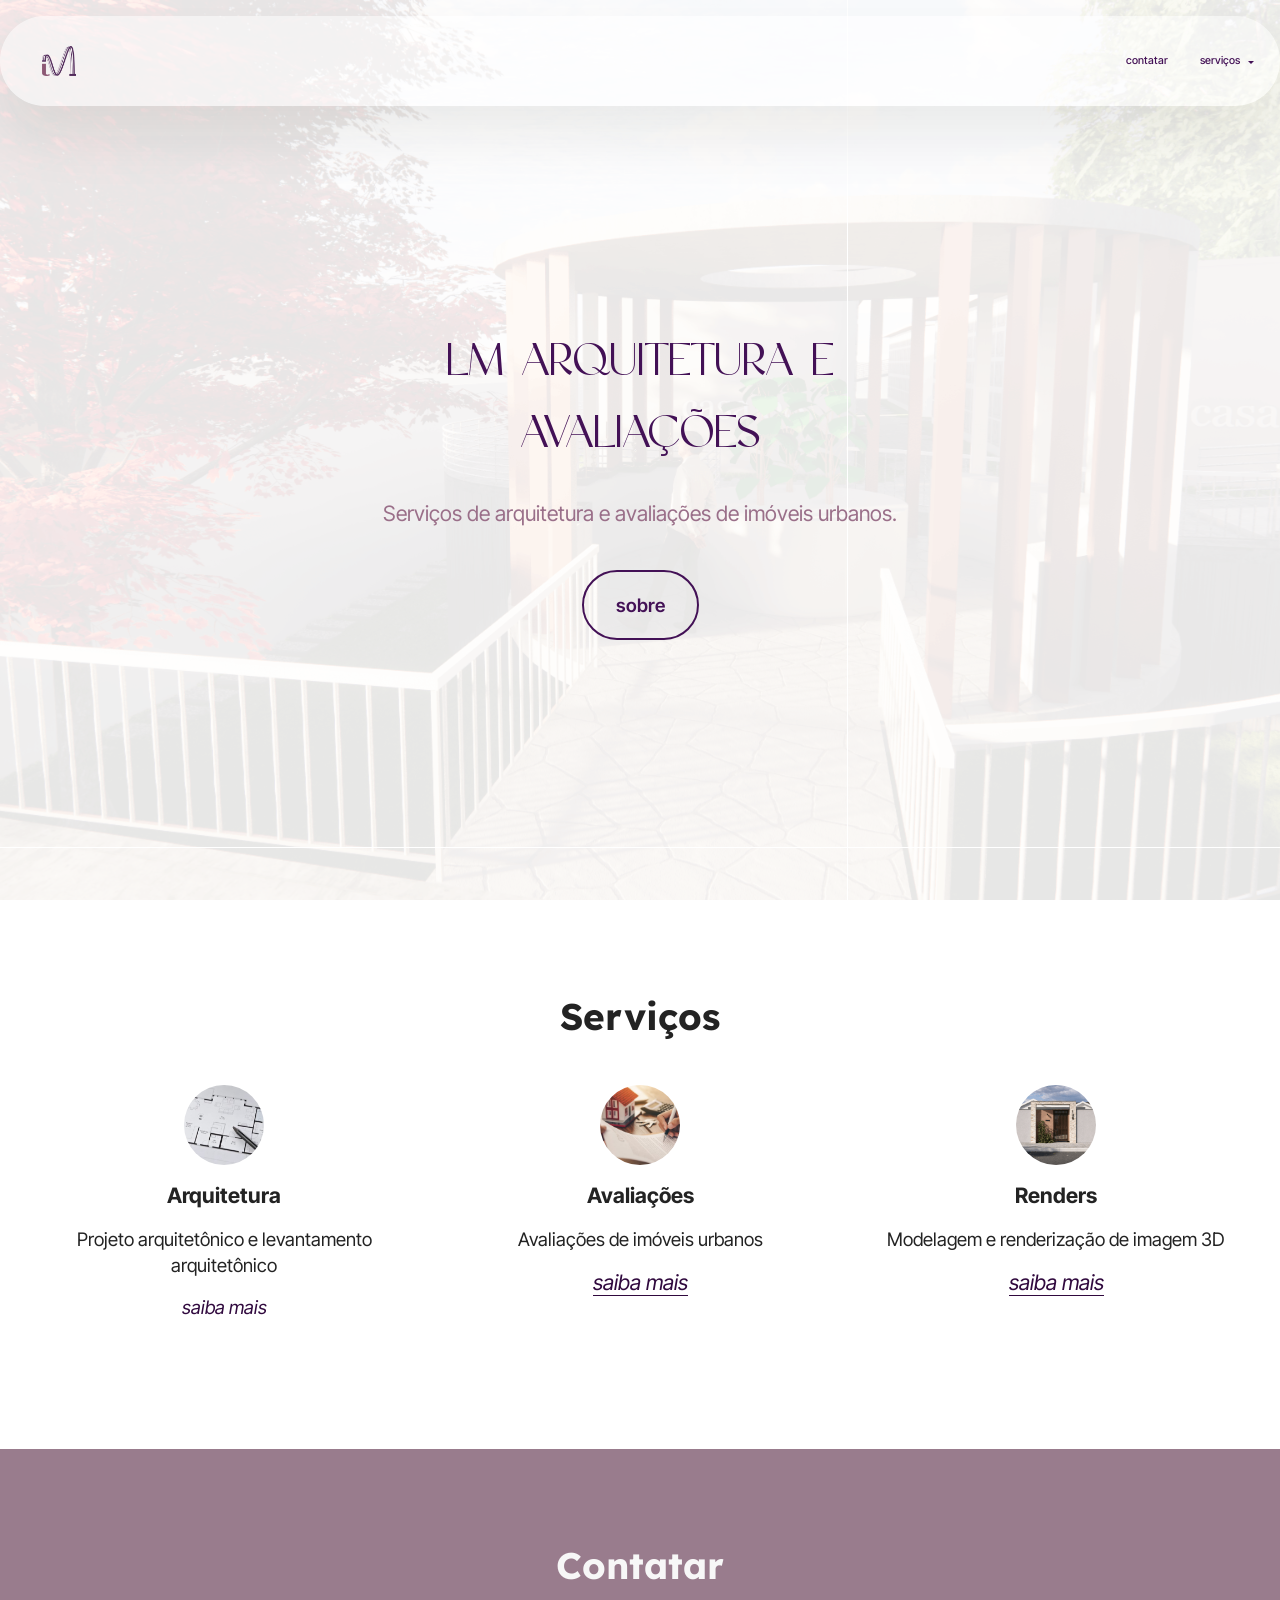
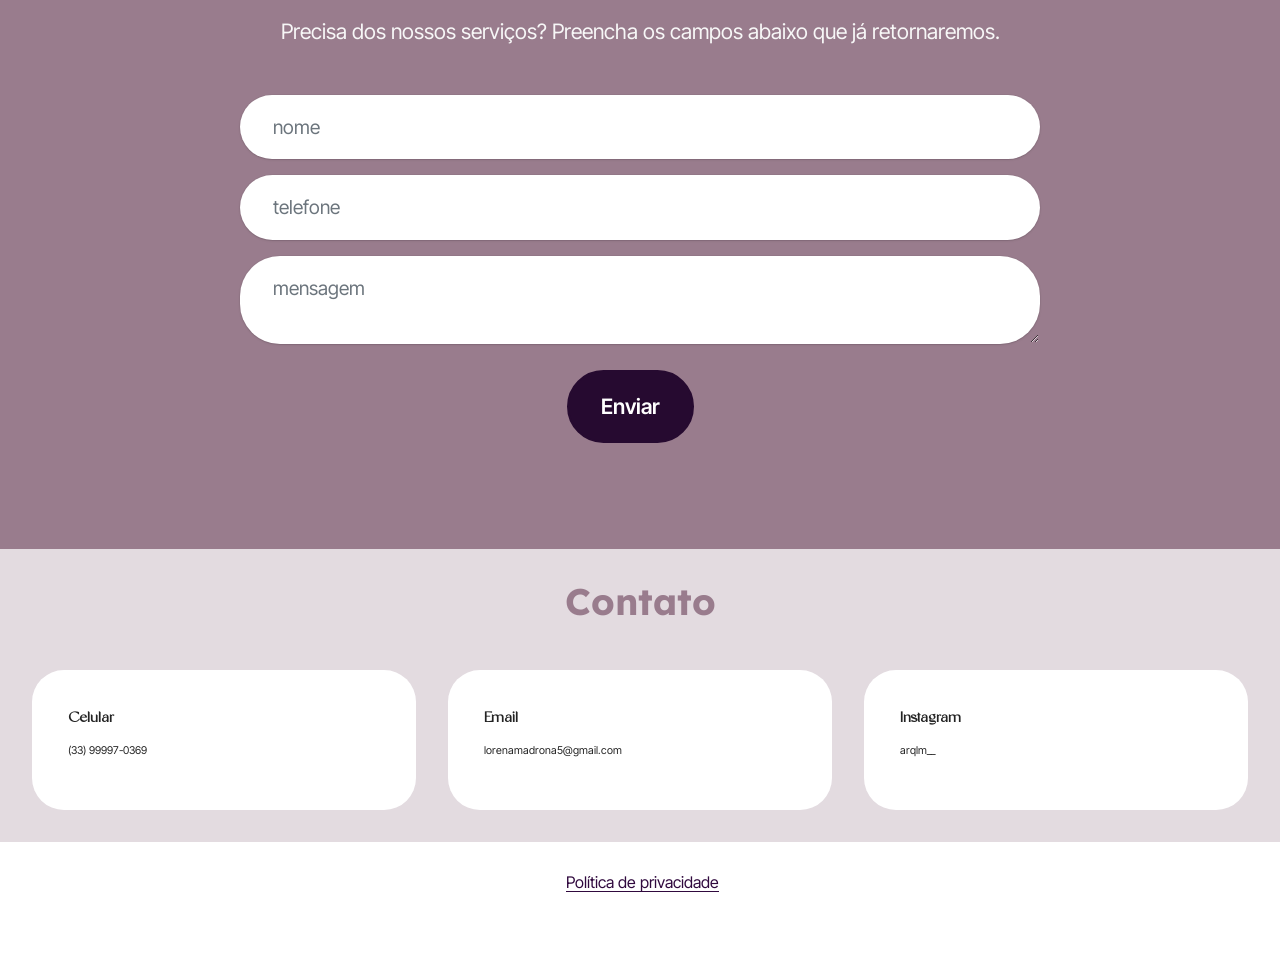
==== commit d3efc867: "Add files via upload" ====
--- a/index.html
+++ b/index.html
@@ -22,7 +22,7 @@
   <noscript><link rel="stylesheet" href="https://fonts.googleapis.com/css?family=Lexend:100,200,300,400,500,600,700,800,900&display=swap"></noscript>
   <link rel="preload" href="https://fonts.googleapis.com/css?family=Inter+Tight:100,200,300,400,500,600,700,800,900,100i,200i,300i,400i,500i,600i,700i,800i,900i&display=swap" as="style" onload="this.onload=null;this.rel='stylesheet'">
   <noscript><link rel="stylesheet" href="https://fonts.googleapis.com/css?family=Inter+Tight:100,200,300,400,500,600,700,800,900,100i,200i,300i,400i,500i,600i,700i,800i,900i&display=swap"></noscript>
-  <link rel="preload" as="style" href="assets/mobirise/css/mbr-additional.css?v=YUOEVD"><link rel="stylesheet" href="assets/mobirise/css/mbr-additional.css?v=YUOEVD" type="text/css">
+  <link rel="preload" as="style" href="assets/mobirise/css/mbr-additional.css?v=8ieBKx"><link rel="stylesheet" href="assets/mobirise/css/mbr-additional.css?v=8ieBKx" type="text/css">
 
   
   
@@ -156,7 +156,7 @@
         </div>
         <div class="row justify-content-center mt-4">
             <div class="col-lg-8 mx-auto mbr-form" data-form-type="formoid">
-                <form action="https://mobirise.eu/" method="POST" class="mbr-form form-with-styler" data-form-title="Form Name"><input type="hidden" name="email" data-form-email="true" value="JvRWdH+GPcgjcM+fn3jYyXyYERkmtedWRLiIolvgXkUZ3/tOO6BJ6Cakig77qKY3TtG6n5bim7fBBgydd8lNV4FFk9IMvmzRjrFEauONeE65whieliEaWQMCEaXY0VDi">
+                <form action="https://mobirise.eu/" method="POST" class="mbr-form form-with-styler" data-form-title="Form Name"><input type="hidden" name="email" data-form-email="true" value="WOT/lzKz7gby61VztnGCKRaFGvJVn20eCuypM3HaSPAzvi9/tWEJejBYIeTC+UBItg3JBg9naG+Nk+8xMYHHTFujPIsAdETprdCEXRtLwf0LVVcMDipAVNVzfxFvjmPZ">
                     <div class="row">
                         <div hidden="hidden" data-form-alert="" class="alert alert-success col-12">obrigada pelo contato!</div>
                         <div hidden="hidden" data-form-alert-danger="" class="alert alert-danger col-12">
@@ -226,9 +226,24 @@
             
         </div>
     </div>
-</section><section class="display-7" style="padding: 0;align-items: center;justify-content: center;flex-wrap: wrap;    align-content: center;display: flex;position: relative;height: 4rem;"><a href="https://mobiri.se/" style="flex: 1 1;height: 4rem;position: absolute;width: 100%;z-index: 1;"><img alt="" style="height: 4rem;" src="[data-uri]"></a><p style="margin: 0;text-align: center;" class="display-7">&#8204;</p><a style="z-index:1" href="https://mobirise.com/builder/ai-website-maker.html">Free AI Website Maker</a></section><script src="assets/bootstrap/js/bootstrap.bundle.min.js"></script>  <script src="assets/parallax/jarallax.js"></script>  <script src="assets/smoothscroll/smooth-scroll.js"></script>  <script src="assets/ytplayer/index.js"></script>  <script src="assets/dropdown/js/navbar-dropdown.js"></script>  <script src="assets/theme/js/script.js"></script>  <script src="assets/formoid/formoid.min.js"></script>  
+</section>
+
+<section data-bs-version="5.1" class="footer4 cid-vc4n41YfFE" once="footers" id="footer04-2c">
+
+    
+
+    
+
+    <div class="container">
+        <div class="media-container-row align-center mbr-white">
+            <div class="col-12">
+                <p class="mbr-text mb-0 mbr-fonts-style new-font-1">Responsável: Lorena Madrona | CAU A294131-7.&nbsp; <br>&nbsp;[<span style="font-weight: normal;"><a href="page7.html" class="text-primary" target="_blank" style="">Política de privacidade</a>]</span></p>
+            </div>
+        </div>
+    </div>
+</section><section class="display-7" style="padding: 0;align-items: center;justify-content: center;flex-wrap: wrap;    align-content: center;display: flex;position: relative;height: 4rem;"><a href="https://mobiri.se/" style="flex: 1 1;height: 4rem;position: absolute;width: 100%;z-index: 1;"><img alt="" style="height: 4rem;" src="[data-uri]"></a><p style="margin: 0;text-align: center;" class="display-7">&#8204;</p><a style="z-index:1" href="https://mobirise.com/drag-drop-website-builder.html">Drag and Drop Website Builder</a></section><script src="assets/bootstrap/js/bootstrap.bundle.min.js"></script>  <script src="assets/parallax/jarallax.js"></script>  <script src="assets/smoothscroll/smooth-scroll.js"></script>  <script src="assets/ytplayer/index.js"></script>  <script src="assets/dropdown/js/navbar-dropdown.js"></script>  <script src="assets/theme/js/script.js"></script>  <script src="assets/formoid/formoid.min.js"></script>  
   
   
   <input name="animation" type="hidden">
   </body>
-</html>
+</html>
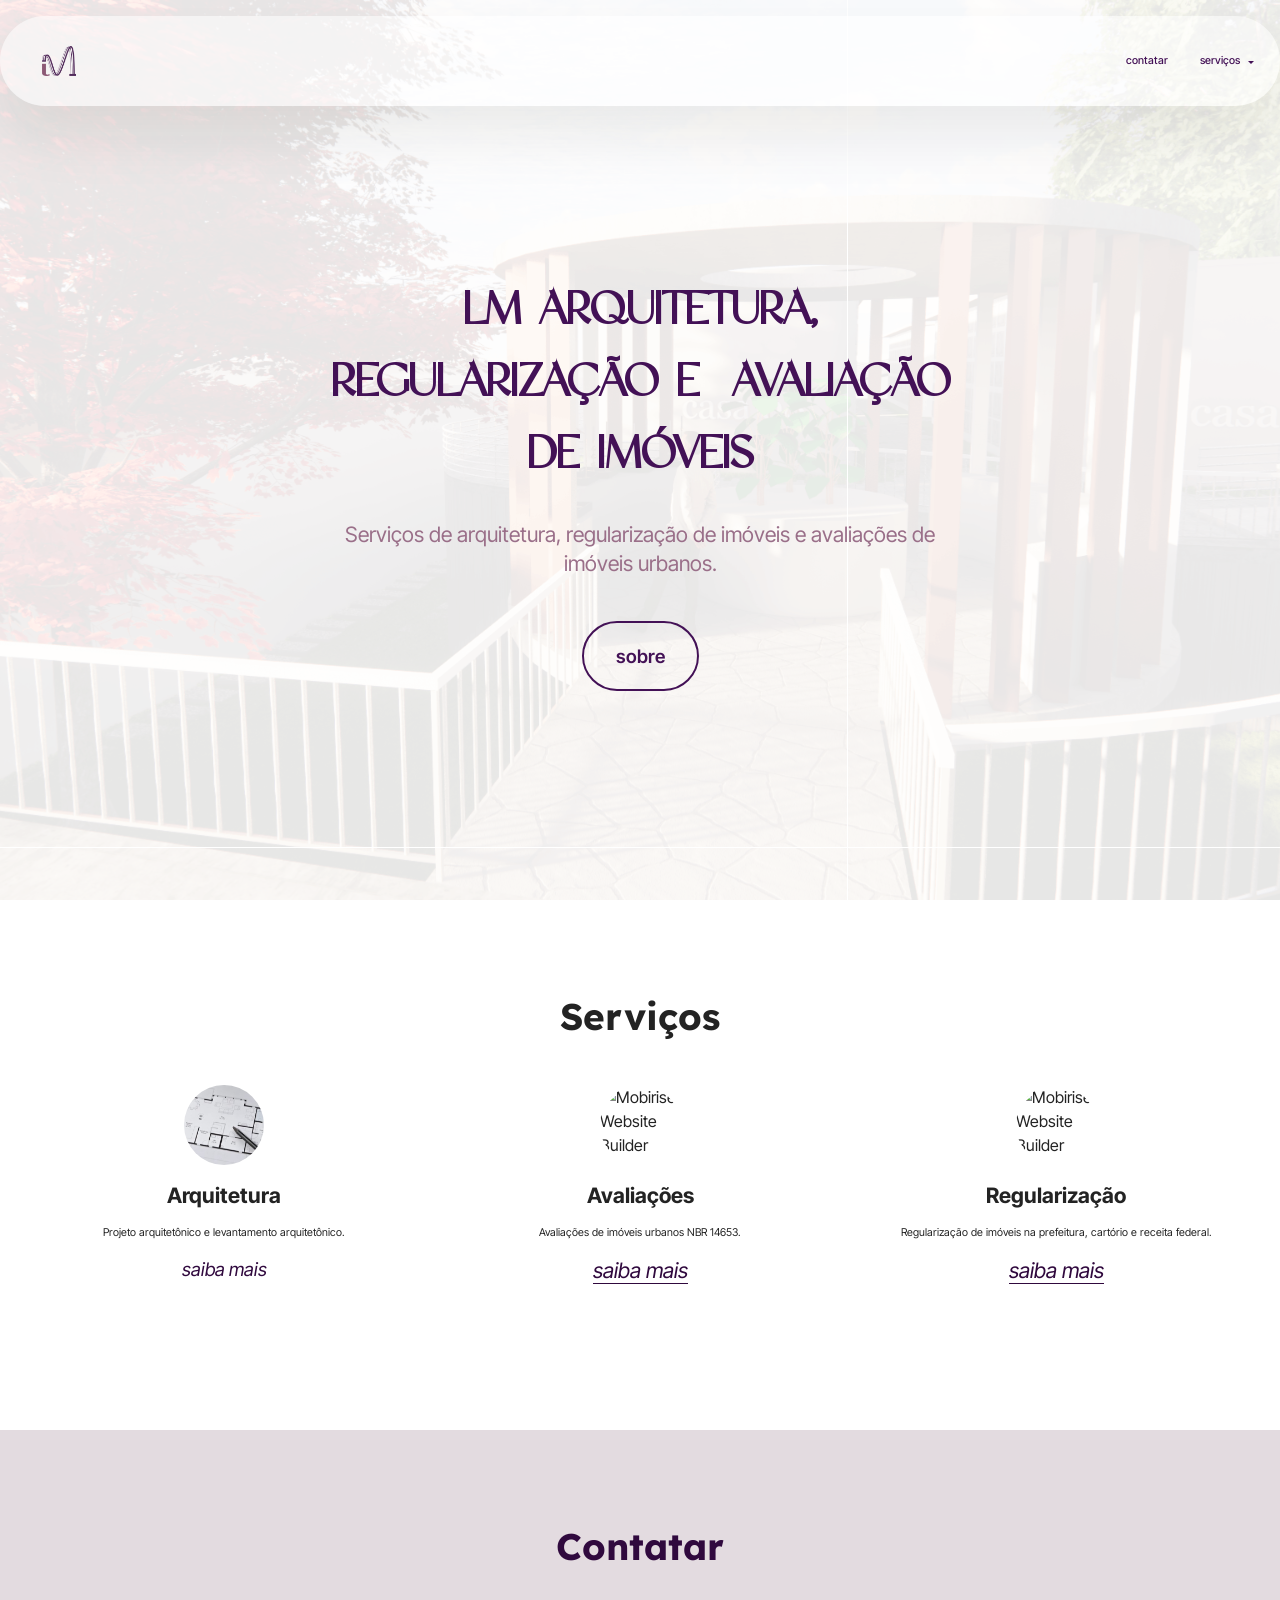
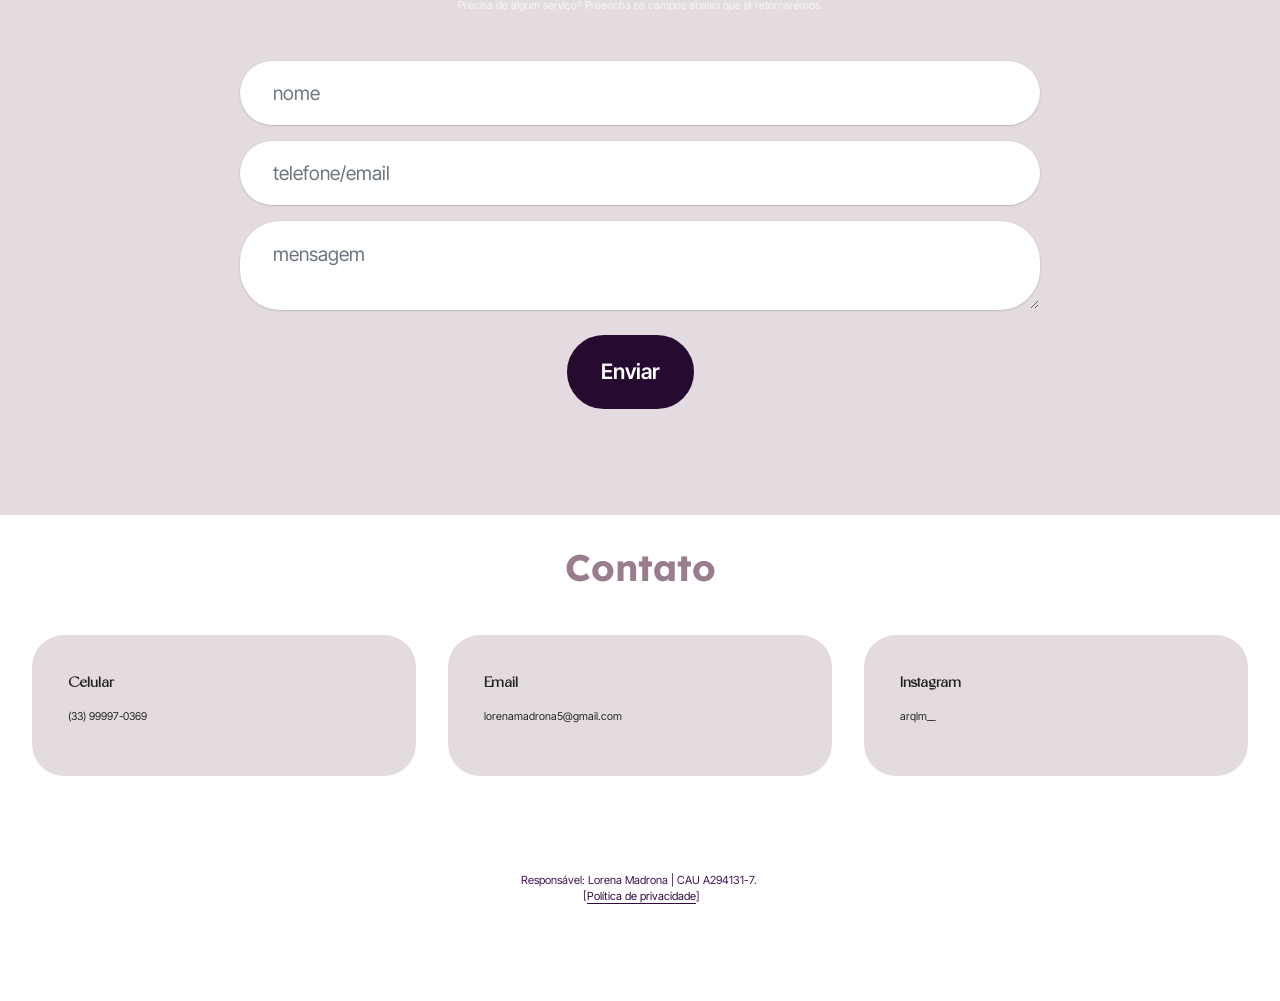
==== commit 50ce80bc: "Add files via upload" ====
--- a/index.html
+++ b/index.html
@@ -22,7 +22,7 @@
   <noscript><link rel="stylesheet" href="https://fonts.googleapis.com/css?family=Lexend:100,200,300,400,500,600,700,800,900&display=swap"></noscript>
   <link rel="preload" href="https://fonts.googleapis.com/css?family=Inter+Tight:100,200,300,400,500,600,700,800,900,100i,200i,300i,400i,500i,600i,700i,800i,900i&display=swap" as="style" onload="this.onload=null;this.rel='stylesheet'">
   <noscript><link rel="stylesheet" href="https://fonts.googleapis.com/css?family=Inter+Tight:100,200,300,400,500,600,700,800,900,100i,200i,300i,400i,500i,600i,700i,800i,900i&display=swap"></noscript>
-  <link rel="preload" as="style" href="assets/mobirise/css/mbr-additional.css?v=8ieBKx"><link rel="stylesheet" href="assets/mobirise/css/mbr-additional.css?v=8ieBKx" type="text/css">
+  <link rel="preload" as="style" href="assets/mobirise/css/mbr-additional.css?v=fh5zJm"><link rel="stylesheet" href="assets/mobirise/css/mbr-additional.css?v=fh5zJm" type="text/css">
 
   
   
@@ -56,7 +56,7 @@
 						<a class="nav-link link text-secondary text-primary display-2" href="page6.html" aria-expanded="false">contatar</a>
 					</li>
 					<li class="nav-item dropdown">
-						<a class="nav-link link text-secondary dropdown-toggle show display-2" href="index.html#features04-w" aria-expanded="false" data-toggle="dropdown-submenu" data-bs-toggle="dropdown" data-bs-auto-close="outside">serviços</a><div class="dropdown-menu show" aria-labelledby="dropdown-785" data-bs-popper="none"><a class="text-secondary dropdown-item text-primary display-2" href="page3.html">arquitetura</a><a class="text-secondary show dropdown-item text-primary display-2" href="page4.html">avaliações</a><a class="text-secondary show dropdown-item text-primary display-2" href="page5.html">renderização</a></div>
+						<a class="nav-link link text-secondary dropdown-toggle show display-2" href="index.html#features04-w" aria-expanded="true" data-toggle="dropdown-submenu" data-bs-toggle="dropdown" data-bs-auto-close="outside">serviços</a><div class="dropdown-menu show" aria-labelledby="dropdown-785" data-bs-popper="none"><a class="text-secondary dropdown-item text-primary display-2" href="page3.html">arquitetura</a><a class="text-secondary show dropdown-item text-primary display-2" href="page4.html">avaliações</a><a class="text-secondary show dropdown-item text-primary display-2" href="page5.html">regularização</a></div>
 					</li></ul>
 				
 				
@@ -72,9 +72,9 @@
 	<div class="container-fluid">
 		<div class="row">
 			<div class="content-wrap col-12 col-md-7">
-				<h1 class="mbr-section-title mbr-fonts-style mbr-white mb-4 new-font2"><br>LM ARQUITETURA E AVALIAÇÕES</h1>
-				
-				<p class="mbr-fonts-style mbr-text mbr-white mb-4 display-4">Serviços de arquitetura e avaliações de imóveis urbanos.</p>
+				<h1 class="mbr-section-title mbr-fonts-style mbr-white mb-4 new-font2"><br><strong>LM ARQUITETURA, REGULARIZAÇÃO E&nbsp; AVALIAÇÃO DE IMÓVEIS</strong></h1>
+				
+				<p class="mbr-fonts-style mbr-text mbr-white mb-4 display-4">Serviços de arquitetura, regularização de imóveis e avaliações de imóveis urbanos.</p>
 				<div class="mbr-section-btn"><a class="btn btn-secondary-outline display-7" href="page2.html">sobre</a></div>
 			</div>
 		</div>
@@ -102,7 +102,7 @@
               </div>
             </div>
             <h4 class="card-title mbr-fonts-style mb-0 display-4"><strong>Arquitetura</strong></h4>
-            <h5 class="card-text mbr-fonts-style mt-3 display-7">Projeto arquitetônico e levantamento arquitetônico</h5>
+            <h5 class="card-text mbr-fonts-style mt-3 display-2">Projeto arquitetônico e levantamento arquitetônico.</h5>
             <div class="link-wrap">
               <p class="link mbr-fonts-style align-left mt-3 mb-0 display-7"><a href="page3.html" class="text-primary"><em>saiba mais</em></a></p>
             </div>
@@ -114,11 +114,11 @@
           <div class="card-box">
             <div class="img-box">
               <div class="image-wrapper mb-3">
-                <img src="assets/images/d9183dee3a0e0436894f0da744248d22-618x618.jpeg" alt="Mobirise Website Builder">
+                <img src="assets/images/mbr-160x106.jpg" alt="Mobirise Website Builder">
               </div>
             </div>
             <h4 class="card-title mbr-fonts-style mb-0 display-4"><strong>Avaliações</strong></h4>
-            <h5 class="card-text mbr-fonts-style mt-3 display-7">Avaliações de imóveis urbanos</h5>
+            <h5 class="card-text mbr-fonts-style mt-3 display-2">Avaliações de imóveis urbanos NBR 14653.</h5>
             <div class="link-wrap">
               <p class="link mbr-fonts-style align-left mt-3 display-4"><a href="page4.html" class="text-primary"><em>saiba mais</em></a></p>
             </div>
@@ -130,11 +130,11 @@
           <div class="card-box">
             <div class="img-box">
               <div class="image-wrapper mb-3">
-                <img src="assets/images/fachada20realist20frente-160x160.png" alt="Mobirise Website Builder">
+                <img src="assets/images/d9183dee3a0e0436894f0da744248d22-618x618.jpg" alt="Mobirise Website Builder">
               </div>
             </div>
-            <h4 class="card-title mbr-fonts-style mb-0 display-4"><strong>Renders</strong></h4>
-            <h5 class="card-text mbr-fonts-style mt-3 display-7">Modelagem e renderização de imagem 3D</h5>
+            <h4 class="card-title mbr-fonts-style mb-0 display-4"><strong>Regularização</strong></h4>
+            <h5 class="card-text mbr-fonts-style mt-3 display-2">Regularização de imóveis na prefeitura, cartório e receita federal.</h5>
             <div class="link-wrap">
               <p class="link mbr-fonts-style align-left mt-3 display-4"><a href="page5.html" class="text-primary"><em>saiba mais</em></a></p>
             </div>
@@ -152,11 +152,11 @@
         <div class="mbr-section-head mb-5">
             <h3 class="mbr-section-title mbr-fonts-style align-center mb-0 display-1">
                 <strong>Contatar</strong></h3>
-            <h4 class="mbr-section-subtitle mbr-fonts-style align-center mb-0 mt-4 display-4"><div>Precisa dos nossos serviços? Preencha os campos abaixo que já retornaremos.</div></h4>
+            <h4 class="mbr-section-subtitle mbr-fonts-style align-center mb-0 mt-4 display-2"><div>Precisa de algum serviço? Preencha os campos abaixo que já retornaremos.</div></h4>
         </div>
         <div class="row justify-content-center mt-4">
             <div class="col-lg-8 mx-auto mbr-form" data-form-type="formoid">
-                <form action="https://mobirise.eu/" method="POST" class="mbr-form form-with-styler" data-form-title="Form Name"><input type="hidden" name="email" data-form-email="true" value="WOT/lzKz7gby61VztnGCKRaFGvJVn20eCuypM3HaSPAzvi9/tWEJejBYIeTC+UBItg3JBg9naG+Nk+8xMYHHTFujPIsAdETprdCEXRtLwf0LVVcMDipAVNVzfxFvjmPZ">
+                <form action="https://mobirise.eu/" method="POST" class="mbr-form form-with-styler" data-form-title="Form Name"><input type="hidden" name="email" data-form-email="true" value="N9jVE4Adc98uNu9xqNEfSANQ2Il1NVpOERyHdwtGDsoM7HR6l3IzmxExQWYWmlepOGD7UjJamVdK6SDynLR4CX/j6frlDOxZXvCLIg5xLn81/7uxpw5jbjgctSVuWyuQ">
                     <div class="row">
                         <div hidden="hidden" data-form-alert="" class="alert alert-success col-12">obrigada pelo contato!</div>
                         <div hidden="hidden" data-form-alert-danger="" class="alert alert-danger col-12">
@@ -169,7 +169,7 @@
                         </div>
                         
                         <div class="col-12 form-group mb-3" data-for="phone">
-                            <input type="tel" name="phone" placeholder="telefone" data-form-field="phone" class="form-control" value="" id="phone-form02-6">
+                            <input type="tel" name="phone" placeholder="telefone/email" data-form-field="phone" class="form-control" value="" id="phone-form02-6">
                         </div>
                         <div class="col-12 form-group mb-3" data-for="textarea">
                             <textarea name="textarea" placeholder="mensagem" data-form-field="textarea" class="form-control" id="textarea-form02-6"></textarea>
@@ -241,7 +241,7 @@
             </div>
         </div>
     </div>
-</section><section class="display-7" style="padding: 0;align-items: center;justify-content: center;flex-wrap: wrap;    align-content: center;display: flex;position: relative;height: 4rem;"><a href="https://mobiri.se/" style="flex: 1 1;height: 4rem;position: absolute;width: 100%;z-index: 1;"><img alt="" style="height: 4rem;" src="[data-uri]"></a><p style="margin: 0;text-align: center;" class="display-7">&#8204;</p><a style="z-index:1" href="https://mobirise.com/drag-drop-website-builder.html">Drag and Drop Website Builder</a></section><script src="assets/bootstrap/js/bootstrap.bundle.min.js"></script>  <script src="assets/parallax/jarallax.js"></script>  <script src="assets/smoothscroll/smooth-scroll.js"></script>  <script src="assets/ytplayer/index.js"></script>  <script src="assets/dropdown/js/navbar-dropdown.js"></script>  <script src="assets/theme/js/script.js"></script>  <script src="assets/formoid/formoid.min.js"></script>  
+</section><section class="display-7" style="padding: 0;align-items: center;justify-content: center;flex-wrap: wrap;    align-content: center;display: flex;position: relative;height: 4rem;"><a href="https://mobiri.se/" style="flex: 1 1;height: 4rem;position: absolute;width: 100%;z-index: 1;"><img alt="" style="height: 4rem;" src="[data-uri]"></a><p style="margin: 0;text-align: center;" class="display-7">&#8204;</p><a style="z-index:1" href="https://mobirise.com/html-builder.html">HTML Website Builder</a></section><script src="assets/bootstrap/js/bootstrap.bundle.min.js"></script>  <script src="assets/parallax/jarallax.js"></script>  <script src="assets/smoothscroll/smooth-scroll.js"></script>  <script src="assets/ytplayer/index.js"></script>  <script src="assets/dropdown/js/navbar-dropdown.js"></script>  <script src="assets/theme/js/script.js"></script>  <script src="assets/formoid/formoid.min.js"></script>  
   
   
   <input name="animation" type="hidden">
--- a/assets/mobirise/css/mbr-additional.css
+++ b/assets/mobirise/css/mbr-additional.css
@@ -794,6 +794,14 @@
 }
 .new-font2 > .mbr-iconfont {
   font-size: 3rem;
+}
+.new-font-1 {
+  font-family: 'Inter Tight', sans-serif;
+  font-size: 0.7rem;
+  line-height: 1.5;
+}
+.new-font-1 > .mbr-iconfont {
+  font-size: 0.7rem;
 }
 .cid-tJS6tZXiPa {
   z-index: 1000;
@@ -1481,7 +1489,7 @@
 .cid-tJS9pBcTSa {
   padding-top: 6rem;
   padding-bottom: 6rem;
-  background-color: #997c8d;
+  background-color: #e3dbe0;
 }
 .cid-tJS9pBcTSa .mbr-overlay {
   background-color: #ffffff;
@@ -1500,15 +1508,15 @@
   }
 }
 .cid-tJS9pBcTSa .mbr-section-title {
-  color: #f7f7f7;
+  color: #30093e;
 }
 .cid-tJS9pBcTSa .mbr-section-subtitle {
   color: #f7f7f7;
 }
 .cid-v5H4wbvZYG {
   padding-top: 2rem;
-  padding-bottom: 0rem;
-  background-color: #e3dbe0;
+  padding-bottom: 2rem;
+  background-color: #ffffff;
 }
 .cid-v5H4wbvZYG .mbr-fallback-image.disabled {
   display: none;
@@ -1537,7 +1545,7 @@
   display: flex;
   flex-direction: column;
   height: 100%;
-  background: #ffffff;
+  background: #e3dbe0;
   padding: 2.25rem;
 }
 @media (min-width: 992px) and (max-width: 1200px) {
@@ -1555,6 +1563,16 @@
 }
 .cid-v5H4wbvZYG .mbr-section-title {
   color: #997c8d;
+}
+.cid-vc4n41YfFE {
+  padding-top: 2rem;
+  padding-bottom: 2rem;
+  background-color: #ffffff;
+  overflow: hidden;
+}
+.cid-vc4n41YfFE .media-container-row .mbr-text {
+  text-align: center;
+  color: #431156;
 }
 .cid-v5KFlyrDxb {
   z-index: 1000;
@@ -2302,6 +2320,16 @@
 .cid-v5KFlAdFdw .mbr-section-title {
   color: #997c8d;
 }
+.cid-vc4n41YfFE {
+  padding-top: 2rem;
+  padding-bottom: 2rem;
+  background-color: #ffffff;
+  overflow: hidden;
+}
+.cid-vc4n41YfFE .media-container-row .mbr-text {
+  text-align: center;
+  color: #431156;
+}
 .cid-v5LbN11EUm {
   z-index: 1000;
   width: 100%;
@@ -3048,6 +3076,16 @@
 .cid-v5LbN2Hh3k .mbr-section-title {
   color: #997c8d;
 }
+.cid-vc4n41YfFE {
+  padding-top: 2rem;
+  padding-bottom: 2rem;
+  background-color: #ffffff;
+  overflow: hidden;
+}
+.cid-vc4n41YfFE .media-container-row .mbr-text {
+  text-align: center;
+  color: #431156;
+}
 .cid-v5LeTteyxR {
   z-index: 1000;
   width: 100%;
@@ -3794,6 +3832,16 @@
 .cid-v5LeTuQfZa .mbr-section-title {
   color: #997c8d;
 }
+.cid-vc4n41YfFE {
+  padding-top: 2rem;
+  padding-bottom: 2rem;
+  background-color: #ffffff;
+  overflow: hidden;
+}
+.cid-vc4n41YfFE .media-container-row .mbr-text {
+  text-align: center;
+  color: #431156;
+}
 .cid-v5Lh9C3fsR {
   z-index: 1000;
   width: 100%;
@@ -4540,6 +4588,16 @@
 .cid-v5Lh9DEsyi .mbr-section-title {
   color: #997c8d;
 }
+.cid-vc4n41YfFE {
+  padding-top: 2rem;
+  padding-bottom: 2rem;
+  background-color: #ffffff;
+  overflow: hidden;
+}
+.cid-vc4n41YfFE .media-container-row .mbr-text {
+  text-align: center;
+  color: #431156;
+}
 .cid-vaFmDt72k1 {
   z-index: 1000;
   width: 100%;
@@ -5260,3 +5318,701 @@
 .cid-vaFpHvAsRG .content-head {
   max-width: 800px;
 }
+.cid-vc4n41YfFE {
+  padding-top: 2rem;
+  padding-bottom: 2rem;
+  background-color: #ffffff;
+  overflow: hidden;
+}
+.cid-vc4n41YfFE .media-container-row .mbr-text {
+  text-align: center;
+  color: #431156;
+}
+.cid-vc4RUhhs5I {
+  z-index: 1000;
+  width: 100%;
+  position: relative;
+}
+.cid-vc4RUhhs5I .dropdown-item:before {
+  font-family: Moririse2 !important;
+  content: "\e966";
+  display: inline-block;
+  width: 0;
+  position: absolute;
+  left: 1rem;
+  top: 0.5rem;
+  margin-right: 0.5rem;
+  line-height: 1;
+  font-size: inherit;
+  vertical-align: middle;
+  text-align: center;
+  overflow: hidden;
+  transform: scale(0, 1);
+  transition: all 0.25s ease-in-out;
+}
+@media (max-width: 767px) {
+  .cid-vc4RUhhs5I .navbar-toggler {
+    transform: scale(0.8);
+  }
+}
+.cid-vc4RUhhs5I .navbar-brand {
+  flex-shrink: 0;
+  align-items: center;
+  margin-right: 0;
+  padding: 10px 0;
+  transition: all 0.3s;
+  word-break: break-word;
+  z-index: 1;
+}
+.cid-vc4RUhhs5I .navbar-brand img {
+  max-width: 100%;
+  max-height: 100%;
+  border-radius: 0px !important;
+}
+.cid-vc4RUhhs5I .navbar-brand .navbar-caption {
+  line-height: inherit !important;
+}
+.cid-vc4RUhhs5I .navbar-brand .navbar-logo a {
+  outline: none;
+}
+.cid-vc4RUhhs5I .navbar-nav {
+  margin: auto;
+  margin-left: 0;
+  margin-left: auto;
+  margin-right: 0;
+}
+.cid-vc4RUhhs5I .navbar-nav .nav-item {
+  padding: 0 !important;
+  transition: .3s all !important;
+}
+.cid-vc4RUhhs5I .navbar-nav .nav-item .nav-link {
+  padding: 16px !important;
+  margin: 0 !important;
+  border-radius: 1rem !important;
+  transition: .3s all !important;
+}
+.cid-vc4RUhhs5I .navbar-nav .nav-item .nav-link:hover {
+  background-color: rgba(27, 31, 10, 0.06);
+}
+.cid-vc4RUhhs5I .navbar-nav .open .nav-link::after {
+  transform: rotate(180deg);
+}
+@media (min-width: 992px) {
+  .cid-vc4RUhhs5I .navbar-nav .open .nav-link::before {
+    content: "";
+    width: 100%;
+    height: 20px;
+    top: 100%;
+    background: transparent;
+    position: absolute;
+  }
+}
+.cid-vc4RUhhs5I .navbar-nav .dropdown-item {
+  padding: 12px !important;
+  border-radius: 0.5rem !important;
+  margin: 0 8px !important;
+  transition: .3s all !important;
+}
+.cid-vc4RUhhs5I .navbar-nav .dropdown-item:hover {
+  background-color: rgba(27, 31, 10, 0.06);
+}
+@media (min-width: 992px) {
+  .cid-vc4RUhhs5I .navbar-nav {
+    padding-left: 1.5rem;
+  }
+}
+.cid-vc4RUhhs5I .nav-link {
+  width: fit-content;
+  position: relative;
+}
+.cid-vc4RUhhs5I .navbar-logo {
+  padding-left: 2rem;
+  margin: 0 !important;
+}
+@media (max-width: 767px) {
+  .cid-vc4RUhhs5I .navbar-logo {
+    padding-left: 1rem;
+  }
+}
+.cid-vc4RUhhs5I .navbar-caption {
+  padding-left: 1rem;
+  padding-right: .5rem;
+}
+@media (max-width: 767px) {
+  .cid-vc4RUhhs5I .nav-dropdown {
+    padding-bottom: 0.5rem;
+  }
+}
+.cid-vc4RUhhs5I .nav-dropdown .link.dropdown-toggle::after {
+  margin-left: 0.5rem;
+  margin-top: 0.2rem;
+  transition: .3s all;
+}
+.cid-vc4RUhhs5I .container {
+  display: flex;
+  height: 90px;
+  padding: 0.5rem 0.6rem;
+  flex-wrap: nowrap;
+  background: rgba(255, 255, 255, 0.5) !important;
+  left: 0;
+  right: 0;
+  -webkit-box-pack: justify;
+  -ms-flex-pack: justify;
+  justify-content: flex-end;
+  -webkit-box-align: center;
+  -webkit-align-items: center;
+  -ms-flex-align: center;
+  align-items: center;
+  border-radius: 100vw;
+  margin-top: 1rem;
+  background-color: #ffffff;
+  box-shadow: 0 30px 60px 0 rgba(27, 31, 10, 0.08);
+}
+@media (max-width: 992px) {
+  .cid-vc4RUhhs5I .container {
+    padding-right: 2rem;
+  }
+}
+@media (max-width: 767px) {
+  .cid-vc4RUhhs5I .container {
+    width: 95%;
+    height: 56px !important;
+    padding-right: 1rem;
+    margin-top: 0rem;
+  }
+}
+.cid-vc4RUhhs5I .iconfont-wrapper {
+  color: #000000 !important;
+  font-size: 1.5rem;
+  padding-right: 0.5rem;
+}
+.cid-vc4RUhhs5I .dropdown-menu {
+  flex-wrap: wrap;
+  flex-direction: column;
+  max-width: 100%;
+  padding: 12px 4px !important;
+  border-radius: 1.5rem;
+  transition: .3s all !important;
+  min-width: auto;
+  background: #ffffff;
+  background: rgba(255, 255, 255, 0.5) !important;
+}
+.cid-vc4RUhhs5I .nav-item:focus,
+.cid-vc4RUhhs5I .nav-link:focus {
+  outline: none;
+}
+.cid-vc4RUhhs5I .dropdown .dropdown-menu .dropdown-item {
+  width: auto;
+  transition: all 0.25s ease-in-out;
+}
+.cid-vc4RUhhs5I .dropdown .dropdown-menu .dropdown-item::after {
+  right: 0.5rem;
+}
+.cid-vc4RUhhs5I .dropdown .dropdown-menu .dropdown-item .mbr-iconfont {
+  margin-right: 0.5rem;
+  vertical-align: sub;
+}
+.cid-vc4RUhhs5I .dropdown .dropdown-menu .dropdown-item .mbr-iconfont:before {
+  display: inline-block;
+  transform: scale(1, 1);
+  transition: all 0.25s ease-in-out;
+}
+.cid-vc4RUhhs5I .collapsed .dropdown-menu .dropdown-item:before {
+  display: none;
+}
+.cid-vc4RUhhs5I .collapsed .dropdown .dropdown-menu .dropdown-item {
+  padding: 0.235em 1.5em 0.235em 1.5em !important;
+  transition: none;
+  margin: 0 !important;
+}
+.cid-vc4RUhhs5I .navbar {
+  min-height: 90px;
+  transition: all 0.3s;
+  border-bottom: 1px solid transparent;
+  background: transparent !important;
+  padding: 0 !important;
+  border: none !important;
+  box-shadow: none !important;
+  border-radius: 0 !important;
+}
+.cid-vc4RUhhs5I .navbar.opened {
+  transition: all 0.3s;
+}
+.cid-vc4RUhhs5I .navbar .dropdown-item {
+  padding: 0.5rem 1.8rem;
+}
+.cid-vc4RUhhs5I .navbar .navbar-logo img {
+  width: auto;
+}
+.cid-vc4RUhhs5I .navbar .navbar-collapse {
+  z-index: 1;
+  justify-content: flex-end;
+}
+.cid-vc4RUhhs5I .navbar.collapsed {
+  justify-content: center;
+}
+.cid-vc4RUhhs5I .navbar.collapsed .nav-item .nav-link::before {
+  display: none;
+}
+.cid-vc4RUhhs5I .navbar.collapsed.opened .dropdown-menu {
+  top: 0;
+}
+@media (min-width: 992px) {
+  .cid-vc4RUhhs5I .navbar.collapsed.opened:not(.navbar-short) .navbar-collapse {
+    max-height: calc(98.5vh - 1.9rem);
+  }
+}
+.cid-vc4RUhhs5I .navbar.collapsed .dropdown-menu .dropdown-submenu {
+  left: 0 !important;
+}
+.cid-vc4RUhhs5I .navbar.collapsed .dropdown-menu .dropdown-item:after {
+  right: auto;
+}
+.cid-vc4RUhhs5I .navbar.collapsed .dropdown-menu .dropdown-toggle[data-toggle="dropdown-submenu"]:after {
+  margin-left: 0.5rem;
+  margin-top: 0.2rem;
+  border-top: 0.35em solid;
+  border-right: 0.35em solid transparent;
+  border-left: 0.35em solid transparent;
+  border-bottom: 0;
+  top: 41%;
+}
+.cid-vc4RUhhs5I .navbar.collapsed ul.navbar-nav li {
+  margin: auto;
+}
+.cid-vc4RUhhs5I .navbar.collapsed .dropdown-menu .dropdown-item {
+  padding: 0.25rem 1.5rem;
+  text-align: center;
+}
+.cid-vc4RUhhs5I .navbar.collapsed .icons-menu {
+  padding-left: 0;
+  padding-right: 0;
+  padding-top: 0.5rem;
+  padding-bottom: 0.5rem;
+}
+@media (max-width: 767px) {
+  .cid-vc4RUhhs5I .navbar {
+    min-height: 72px;
+  }
+  .cid-vc4RUhhs5I .navbar .navbar-logo img {
+    height: 2rem !important;
+  }
+}
+@media (max-width: 991px) {
+  .cid-vc4RUhhs5I .navbar .nav-item .nav-link::before {
+    display: none;
+  }
+  .cid-vc4RUhhs5I .navbar.opened .dropdown-menu {
+    top: 0;
+  }
+  .cid-vc4RUhhs5I .navbar .dropdown-menu .dropdown-submenu {
+    left: 0 !important;
+  }
+  .cid-vc4RUhhs5I .navbar .dropdown-menu .dropdown-item:after {
+    right: auto;
+  }
+  .cid-vc4RUhhs5I .navbar .dropdown-menu .dropdown-toggle[data-toggle="dropdown-submenu"]:after {
+    margin-left: 0.5rem;
+    margin-top: 0.2rem;
+    border-top: 0.35em solid;
+    border-right: 0.35em solid transparent;
+    border-left: 0.35em solid transparent;
+    border-bottom: 0;
+    top: 40%;
+  }
+  .cid-vc4RUhhs5I .navbar .dropdown-menu .dropdown-item {
+    padding: 0.25rem 1.5rem !important;
+    text-align: center;
+  }
+  .cid-vc4RUhhs5I .navbar .navbar-brand {
+    flex-shrink: initial;
+    flex-basis: auto;
+    word-break: break-word;
+    padding-right: 10px;
+  }
+  .cid-vc4RUhhs5I .navbar .navbar-toggler {
+    flex-basis: auto;
+  }
+  .cid-vc4RUhhs5I .navbar .icons-menu {
+    padding-left: 0;
+    padding-top: 0.5rem;
+    padding-bottom: 0.5rem;
+  }
+}
+.cid-vc4RUhhs5I .navbar.navbar-short .navbar-logo img {
+  height: 2rem;
+}
+.cid-vc4RUhhs5I .dropdown-item.active,
+.cid-vc4RUhhs5I .dropdown-item:active {
+  background-color: transparent;
+}
+.cid-vc4RUhhs5I .navbar-expand-lg .navbar-nav .nav-link {
+  padding: 0;
+}
+.cid-vc4RUhhs5I .nav-dropdown .link.dropdown-toggle {
+  margin-right: 1.667em;
+}
+.cid-vc4RUhhs5I .nav-dropdown .link.dropdown-toggle[aria-expanded="true"] {
+  margin-right: 0;
+  padding: 0.667em 1.667em;
+}
+.cid-vc4RUhhs5I .navbar.navbar-expand-lg .dropdown .dropdown-menu {
+  background: #ffffff;
+}
+.cid-vc4RUhhs5I .navbar.navbar-expand-lg .dropdown .dropdown-menu .dropdown-submenu {
+  margin: 0;
+  left: 105%;
+  transform: none;
+  top: -12px;
+}
+.cid-vc4RUhhs5I .navbar .dropdown.open > .dropdown-menu {
+  display: flex;
+}
+.cid-vc4RUhhs5I ul.navbar-nav {
+  flex-wrap: wrap;
+}
+.cid-vc4RUhhs5I .navbar-buttons {
+  text-align: center;
+  min-width: 140px;
+}
+@media (max-width: 992px) {
+  .cid-vc4RUhhs5I .navbar-buttons {
+    text-align: left;
+  }
+}
+.cid-vc4RUhhs5I button.navbar-toggler {
+  outline: none;
+  width: 31px;
+  height: 20px;
+  cursor: pointer;
+  transition: all 0.2s;
+  position: relative;
+  align-self: center;
+}
+.cid-vc4RUhhs5I button.navbar-toggler .hamburger span {
+  position: absolute;
+  right: 0;
+  width: 30px;
+  height: 2px;
+  border-right: 5px;
+  background-color: #000000;
+}
+.cid-vc4RUhhs5I button.navbar-toggler .hamburger span:nth-child(1) {
+  top: 0;
+  transition: all 0.2s;
+}
+.cid-vc4RUhhs5I button.navbar-toggler .hamburger span:nth-child(2) {
+  top: 8px;
+  transition: all 0.15s;
+}
+.cid-vc4RUhhs5I button.navbar-toggler .hamburger span:nth-child(3) {
+  top: 8px;
+  transition: all 0.15s;
+}
+.cid-vc4RUhhs5I button.navbar-toggler .hamburger span:nth-child(4) {
+  top: 16px;
+  transition: all 0.2s;
+}
+.cid-vc4RUhhs5I nav.opened .hamburger span:nth-child(1) {
+  top: 8px;
+  width: 0;
+  opacity: 0;
+  right: 50%;
+  transition: all 0.2s;
+}
+.cid-vc4RUhhs5I nav.opened .hamburger span:nth-child(2) {
+  transform: rotate(45deg);
+  transition: all 0.25s;
+}
+.cid-vc4RUhhs5I nav.opened .hamburger span:nth-child(3) {
+  transform: rotate(-45deg);
+  transition: all 0.25s;
+}
+.cid-vc4RUhhs5I nav.opened .hamburger span:nth-child(4) {
+  top: 8px;
+  width: 0;
+  opacity: 0;
+  right: 50%;
+  transition: all 0.2s;
+}
+.cid-vc4RUhhs5I .navbar-dropdown {
+  padding: 0 1rem;
+}
+.cid-vc4RUhhs5I a.nav-link {
+  display: flex;
+  align-items: center;
+  justify-content: center;
+}
+.cid-vc4RUhhs5I .icons-menu {
+  flex-wrap: nowrap;
+  display: flex;
+  justify-content: center;
+  padding-left: 1rem;
+  padding-right: 1rem;
+  padding-top: 0.3rem;
+  text-align: center;
+}
+@media (max-width: 992px) {
+  .cid-vc4RUhhs5I .icons-menu {
+    justify-content: flex-start;
+    margin-bottom: .5rem;
+  }
+}
+@media screen and (-ms-high-contrast: active), (-ms-high-contrast: none) {
+  .cid-vc4RUhhs5I .navbar {
+    height: 70px;
+  }
+  .cid-vc4RUhhs5I .navbar.opened {
+    height: auto;
+  }
+  .cid-vc4RUhhs5I .nav-item .nav-link:hover::before {
+    width: 175%;
+    max-width: calc(100% + 2rem);
+    left: -1rem;
+  }
+}
+.cid-vc4RUhhs5I .navbar .dropdown > .dropdown-menu {
+  display: none;
+  width: max-content;
+  max-width: 500px !important;
+  transform: translateX(-50%);
+  top: calc(100% + 20px);
+  left: 50%;
+}
+.cid-vc4RUhhs5I .navbar .dropdown > .dropdown-menu .dropdown-item {
+  line-height: 1 !important;
+}
+.cid-vc4RUhhs5I .navbar .dropdown > .dropdown-menu .dropdown .dropdown-item {
+  align-items: center;
+  display: flex;
+  height: max-content !important;
+  min-height: max-content !important;
+}
+.cid-vc4RUhhs5I .navbar .dropdown > .dropdown-menu .dropdown .dropdown-item::after {
+  display: inline-block;
+  position: static;
+  margin-left: 0.5rem;
+  margin-top: 0;
+  margin-right: 0;
+  margin-bottom: 0;
+  transition: .3s all;
+  transform: rotate(-90deg);
+}
+.cid-vc4RUhhs5I .navbar .dropdown > .dropdown-menu .dropdown.open .dropdown-item::after {
+  transform: rotate(0deg);
+}
+.cid-vc4RUhhs5I .mbr-section-btn {
+  margin: -0.6rem -0.6rem;
+}
+.cid-vc4RUhhs5I .navbar-toggler {
+  margin-left: 12px;
+  margin-right: 8px;
+  order: 1000;
+}
+@media (max-width: 991px) {
+  .cid-vc4RUhhs5I .navbar-brand {
+    margin-right: auto;
+  }
+  .cid-vc4RUhhs5I .navbar-collapse {
+    z-index: -1 !important;
+    position: absolute;
+    top: 110%;
+    left: 0;
+    width: 100%;
+    padding: 1rem;
+    border-radius: 1.5rem;
+    background: #ffffff;
+    opacity: 1;
+    border-color: rgba(255, 255, 255, 0.5) !important;
+    background: rgba(255, 255, 255, 0.5) !important;
+    backdrop-filter: blur(8px);
+  }
+  .cid-vc4RUhhs5I .navbar-nav .nav-item .nav-link::after {
+    margin-left: 10px;
+  }
+  .cid-vc4RUhhs5I .navbar-nav .dropdown-item:hover {
+    background-color: rgba(27, 31, 10, 0.06);
+  }
+  .cid-vc4RUhhs5I .navbar .dropdown > .dropdown-menu {
+    max-width: 100% !important;
+    transform: translateX(0);
+    top: 10px;
+    left: 0;
+    padding: 8px !important;
+    border-radius: 1rem;
+    background-color: rgba(27, 31, 10, 0.04) !important;
+  }
+  .cid-vc4RUhhs5I .navbar .dropdown > .dropdown-menu .dropdown-item {
+    padding: 8px !important;
+    line-height: 1 !important;
+    margin-bottom: 4px !important;
+  }
+  .cid-vc4RUhhs5I .navbar .dropdown > .dropdown-menu .dropdown .dropdown-item {
+    align-items: center;
+    display: flex;
+    height: max-content !important;
+    min-height: max-content !important;
+  }
+  .cid-vc4RUhhs5I .navbar .dropdown > .dropdown-menu .dropdown .dropdown-item::after {
+    display: inline-block;
+    position: static;
+    margin-left: 0.5rem;
+    margin-top: 0;
+    margin-right: 0;
+    margin-bottom: 0;
+    transition: .3s all;
+    transform: rotate(0deg);
+  }
+  .cid-vc4RUhhs5I .navbar .dropdown > .dropdown-menu .dropdown.open .dropdown-item::after {
+    transform: rotate(180deg);
+  }
+  .cid-vc4RUhhs5I .navbar .dropdown > .dropdown-menu .dropdown-submenu {
+    position: static;
+    width: 100%;
+    max-width: 100% !important;
+    transform: translateX(0) !important;
+    top: 0;
+    left: 0;
+    padding: 8px !important;
+    border-radius: 1rem;
+    background-color: rgba(27, 31, 10, 0.04) !important;
+  }
+  .cid-vc4RUhhs5I .navbar .dropdown.open > .dropdown-menu {
+    display: flex !important;
+    flex-direction: column;
+    align-items: flex-start;
+  }
+}
+@media (max-width: 575px) {
+  .cid-vc4RUhhs5I .navbar-collapse {
+    padding: 1rem;
+  }
+}
+.cid-vc4RUhIfPz {
+  padding-top: 0rem;
+  padding-bottom: 0rem;
+  background-color: #ffffff;
+}
+.cid-vc4RUhIfPz .mbr-fallback-image.disabled {
+  display: none;
+}
+.cid-vc4RUhIfPz .mbr-fallback-image {
+  display: block;
+  background-size: cover;
+  background-position: center center;
+  width: 100%;
+  height: 100%;
+  position: absolute;
+  top: 0;
+}
+.cid-vc4RUhIfPz .item-mb {
+  margin-bottom: 2rem;
+}
+@media (max-width: 767px) {
+  .cid-vc4RUhIfPz .item-mb {
+    margin-bottom: 1rem;
+  }
+}
+.cid-vc4RUhIfPz .item-wrapper {
+  background: #ffffff;
+  padding: 2.25rem;
+  height: 100%;
+  display: flex;
+  flex-direction: column;
+}
+@media (min-width: 992px) and (max-width: 1200px) {
+  .cid-vc4RUhIfPz .item-wrapper {
+    padding: 2rem 1.5rem;
+    margin-bottom: 0rem;
+  }
+}
+@media (max-width: 767px) {
+  .cid-vc4RUhIfPz .item-wrapper {
+    padding: 2rem 1.5rem;
+    margin-bottom: 1rem;
+  }
+}
+.cid-vc4RUhIfPz .mbr-iconfont {
+  display: inline-flex;
+  font-size: 3rem;
+  color: #ffffff;
+  margin-bottom: 1rem;
+  width: 80px;
+  justify-content: center;
+  align-items: center;
+  background: #ffffff;
+  height: 80px;
+  border-radius: 50%;
+}
+.cid-vc4RUhIfPz .mbr-section-title {
+  color: #9fe870;
+}
+.cid-vc4RUhIfPz .mbr-section-subtitle {
+  color: #ffffff;
+}
+.cid-vc4RUhIfPz .card-box {
+  display: flex;
+  flex-direction: column;
+  height: 100%;
+}
+.cid-vc4RUhIfPz .card-box .item-footer {
+  margin-top: auto;
+}
+.cid-vc4RUhIfPz .content-head {
+  max-width: 800px;
+}
+.cid-vc4S0IIyJq {
+  padding-top: 0rem;
+  padding-bottom: 5rem;
+  background-color: #f7f7f7;
+}
+.cid-vc4S0IIyJq .mbr-fallback-image.disabled {
+  display: none;
+}
+.cid-vc4S0IIyJq .mbr-fallback-image {
+  display: block;
+  background-size: cover;
+  background-position: center center;
+  width: 100%;
+  height: 100%;
+  position: absolute;
+  top: 0;
+}
+.cid-vc4S0IIyJq .card-wrapper {
+  background: #f7f7f7;
+}
+@media (max-width: 767px) {
+  .cid-vc4S0IIyJq .card-wrapper {
+    padding: 2rem 1.5rem;
+  }
+}
+@media (min-width: 768px) and (max-width: 991px) {
+  .cid-vc4S0IIyJq .card-wrapper {
+    padding: 2.25rem;
+  }
+}
+@media (min-width: 992px) {
+  .cid-vc4S0IIyJq .card-wrapper {
+    padding: 4rem;
+  }
+}
+.cid-vc4S0IIyJq .mbr-text,
+.cid-vc4S0IIyJq .mbr-section-btn {
+  color: #000000;
+  text-align: left;
+}
+.cid-vc4S0IIyJq .card-title,
+.cid-vc4S0IIyJq .card-box {
+  text-align: left;
+  color: #000000;
+}
+.cid-vc4RUiL5Va {
+  padding-top: 2rem;
+  padding-bottom: 2rem;
+  background-color: #ffffff;
+  overflow: hidden;
+}
+.cid-vc4RUiL5Va .media-container-row .mbr-text {
+  text-align: center;
+  color: #431156;
+}
--- a/assets/mobirise/css/mbr-additional.css
+++ b/assets/mobirise/css/mbr-additional.css
@@ -794,6 +794,14 @@
 }
 .new-font2 > .mbr-iconfont {
   font-size: 3rem;
+}
+.new-font-1 {
+  font-family: 'Inter Tight', sans-serif;
+  font-size: 0.7rem;
+  line-height: 1.5;
+}
+.new-font-1 > .mbr-iconfont {
+  font-size: 0.7rem;
 }
 .cid-tJS6tZXiPa {
   z-index: 1000;
@@ -1481,7 +1489,7 @@
 .cid-tJS9pBcTSa {
   padding-top: 6rem;
   padding-bottom: 6rem;
-  background-color: #997c8d;
+  background-color: #e3dbe0;
 }
 .cid-tJS9pBcTSa .mbr-overlay {
   background-color: #ffffff;
@@ -1500,15 +1508,15 @@
   }
 }
 .cid-tJS9pBcTSa .mbr-section-title {
-  color: #f7f7f7;
+  color: #30093e;
 }
 .cid-tJS9pBcTSa .mbr-section-subtitle {
   color: #f7f7f7;
 }
 .cid-v5H4wbvZYG {
   padding-top: 2rem;
-  padding-bottom: 0rem;
-  background-color: #e3dbe0;
+  padding-bottom: 2rem;
+  background-color: #ffffff;
 }
 .cid-v5H4wbvZYG .mbr-fallback-image.disabled {
   display: none;
@@ -1537,7 +1545,7 @@
   display: flex;
   flex-direction: column;
   height: 100%;
-  background: #ffffff;
+  background: #e3dbe0;
   padding: 2.25rem;
 }
 @media (min-width: 992px) and (max-width: 1200px) {
@@ -1555,6 +1563,16 @@
 }
 .cid-v5H4wbvZYG .mbr-section-title {
   color: #997c8d;
+}
+.cid-vc4n41YfFE {
+  padding-top: 2rem;
+  padding-bottom: 2rem;
+  background-color: #ffffff;
+  overflow: hidden;
+}
+.cid-vc4n41YfFE .media-container-row .mbr-text {
+  text-align: center;
+  color: #431156;
 }
 .cid-v5KFlyrDxb {
   z-index: 1000;
@@ -2302,6 +2320,16 @@
 .cid-v5KFlAdFdw .mbr-section-title {
   color: #997c8d;
 }
+.cid-vc4n41YfFE {
+  padding-top: 2rem;
+  padding-bottom: 2rem;
+  background-color: #ffffff;
+  overflow: hidden;
+}
+.cid-vc4n41YfFE .media-container-row .mbr-text {
+  text-align: center;
+  color: #431156;
+}
 .cid-v5LbN11EUm {
   z-index: 1000;
   width: 100%;
@@ -3048,6 +3076,16 @@
 .cid-v5LbN2Hh3k .mbr-section-title {
   color: #997c8d;
 }
+.cid-vc4n41YfFE {
+  padding-top: 2rem;
+  padding-bottom: 2rem;
+  background-color: #ffffff;
+  overflow: hidden;
+}
+.cid-vc4n41YfFE .media-container-row .mbr-text {
+  text-align: center;
+  color: #431156;
+}
 .cid-v5LeTteyxR {
   z-index: 1000;
   width: 100%;
@@ -3794,6 +3832,16 @@
 .cid-v5LeTuQfZa .mbr-section-title {
   color: #997c8d;
 }
+.cid-vc4n41YfFE {
+  padding-top: 2rem;
+  padding-bottom: 2rem;
+  background-color: #ffffff;
+  overflow: hidden;
+}
+.cid-vc4n41YfFE .media-container-row .mbr-text {
+  text-align: center;
+  color: #431156;
+}
 .cid-v5Lh9C3fsR {
   z-index: 1000;
   width: 100%;
@@ -4540,6 +4588,16 @@
 .cid-v5Lh9DEsyi .mbr-section-title {
   color: #997c8d;
 }
+.cid-vc4n41YfFE {
+  padding-top: 2rem;
+  padding-bottom: 2rem;
+  background-color: #ffffff;
+  overflow: hidden;
+}
+.cid-vc4n41YfFE .media-container-row .mbr-text {
+  text-align: center;
+  color: #431156;
+}
 .cid-vaFmDt72k1 {
   z-index: 1000;
   width: 100%;
@@ -5260,3 +5318,701 @@
 .cid-vaFpHvAsRG .content-head {
   max-width: 800px;
 }
+.cid-vc4n41YfFE {
+  padding-top: 2rem;
+  padding-bottom: 2rem;
+  background-color: #ffffff;
+  overflow: hidden;
+}
+.cid-vc4n41YfFE .media-container-row .mbr-text {
+  text-align: center;
+  color: #431156;
+}
+.cid-vc4RUhhs5I {
+  z-index: 1000;
+  width: 100%;
+  position: relative;
+}
+.cid-vc4RUhhs5I .dropdown-item:before {
+  font-family: Moririse2 !important;
+  content: "\e966";
+  display: inline-block;
+  width: 0;
+  position: absolute;
+  left: 1rem;
+  top: 0.5rem;
+  margin-right: 0.5rem;
+  line-height: 1;
+  font-size: inherit;
+  vertical-align: middle;
+  text-align: center;
+  overflow: hidden;
+  transform: scale(0, 1);
+  transition: all 0.25s ease-in-out;
+}
+@media (max-width: 767px) {
+  .cid-vc4RUhhs5I .navbar-toggler {
+    transform: scale(0.8);
+  }
+}
+.cid-vc4RUhhs5I .navbar-brand {
+  flex-shrink: 0;
+  align-items: center;
+  margin-right: 0;
+  padding: 10px 0;
+  transition: all 0.3s;
+  word-break: break-word;
+  z-index: 1;
+}
+.cid-vc4RUhhs5I .navbar-brand img {
+  max-width: 100%;
+  max-height: 100%;
+  border-radius: 0px !important;
+}
+.cid-vc4RUhhs5I .navbar-brand .navbar-caption {
+  line-height: inherit !important;
+}
+.cid-vc4RUhhs5I .navbar-brand .navbar-logo a {
+  outline: none;
+}
+.cid-vc4RUhhs5I .navbar-nav {
+  margin: auto;
+  margin-left: 0;
+  margin-left: auto;
+  margin-right: 0;
+}
+.cid-vc4RUhhs5I .navbar-nav .nav-item {
+  padding: 0 !important;
+  transition: .3s all !important;
+}
+.cid-vc4RUhhs5I .navbar-nav .nav-item .nav-link {
+  padding: 16px !important;
+  margin: 0 !important;
+  border-radius: 1rem !important;
+  transition: .3s all !important;
+}
+.cid-vc4RUhhs5I .navbar-nav .nav-item .nav-link:hover {
+  background-color: rgba(27, 31, 10, 0.06);
+}
+.cid-vc4RUhhs5I .navbar-nav .open .nav-link::after {
+  transform: rotate(180deg);
+}
+@media (min-width: 992px) {
+  .cid-vc4RUhhs5I .navbar-nav .open .nav-link::before {
+    content: "";
+    width: 100%;
+    height: 20px;
+    top: 100%;
+    background: transparent;
+    position: absolute;
+  }
+}
+.cid-vc4RUhhs5I .navbar-nav .dropdown-item {
+  padding: 12px !important;
+  border-radius: 0.5rem !important;
+  margin: 0 8px !important;
+  transition: .3s all !important;
+}
+.cid-vc4RUhhs5I .navbar-nav .dropdown-item:hover {
+  background-color: rgba(27, 31, 10, 0.06);
+}
+@media (min-width: 992px) {
+  .cid-vc4RUhhs5I .navbar-nav {
+    padding-left: 1.5rem;
+  }
+}
+.cid-vc4RUhhs5I .nav-link {
+  width: fit-content;
+  position: relative;
+}
+.cid-vc4RUhhs5I .navbar-logo {
+  padding-left: 2rem;
+  margin: 0 !important;
+}
+@media (max-width: 767px) {
+  .cid-vc4RUhhs5I .navbar-logo {
+    padding-left: 1rem;
+  }
+}
+.cid-vc4RUhhs5I .navbar-caption {
+  padding-left: 1rem;
+  padding-right: .5rem;
+}
+@media (max-width: 767px) {
+  .cid-vc4RUhhs5I .nav-dropdown {
+    padding-bottom: 0.5rem;
+  }
+}
+.cid-vc4RUhhs5I .nav-dropdown .link.dropdown-toggle::after {
+  margin-left: 0.5rem;
+  margin-top: 0.2rem;
+  transition: .3s all;
+}
+.cid-vc4RUhhs5I .container {
+  display: flex;
+  height: 90px;
+  padding: 0.5rem 0.6rem;
+  flex-wrap: nowrap;
+  background: rgba(255, 255, 255, 0.5) !important;
+  left: 0;
+  right: 0;
+  -webkit-box-pack: justify;
+  -ms-flex-pack: justify;
+  justify-content: flex-end;
+  -webkit-box-align: center;
+  -webkit-align-items: center;
+  -ms-flex-align: center;
+  align-items: center;
+  border-radius: 100vw;
+  margin-top: 1rem;
+  background-color: #ffffff;
+  box-shadow: 0 30px 60px 0 rgba(27, 31, 10, 0.08);
+}
+@media (max-width: 992px) {
+  .cid-vc4RUhhs5I .container {
+    padding-right: 2rem;
+  }
+}
+@media (max-width: 767px) {
+  .cid-vc4RUhhs5I .container {
+    width: 95%;
+    height: 56px !important;
+    padding-right: 1rem;
+    margin-top: 0rem;
+  }
+}
+.cid-vc4RUhhs5I .iconfont-wrapper {
+  color: #000000 !important;
+  font-size: 1.5rem;
+  padding-right: 0.5rem;
+}
+.cid-vc4RUhhs5I .dropdown-menu {
+  flex-wrap: wrap;
+  flex-direction: column;
+  max-width: 100%;
+  padding: 12px 4px !important;
+  border-radius: 1.5rem;
+  transition: .3s all !important;
+  min-width: auto;
+  background: #ffffff;
+  background: rgba(255, 255, 255, 0.5) !important;
+}
+.cid-vc4RUhhs5I .nav-item:focus,
+.cid-vc4RUhhs5I .nav-link:focus {
+  outline: none;
+}
+.cid-vc4RUhhs5I .dropdown .dropdown-menu .dropdown-item {
+  width: auto;
+  transition: all 0.25s ease-in-out;
+}
+.cid-vc4RUhhs5I .dropdown .dropdown-menu .dropdown-item::after {
+  right: 0.5rem;
+}
+.cid-vc4RUhhs5I .dropdown .dropdown-menu .dropdown-item .mbr-iconfont {
+  margin-right: 0.5rem;
+  vertical-align: sub;
+}
+.cid-vc4RUhhs5I .dropdown .dropdown-menu .dropdown-item .mbr-iconfont:before {
+  display: inline-block;
+  transform: scale(1, 1);
+  transition: all 0.25s ease-in-out;
+}
+.cid-vc4RUhhs5I .collapsed .dropdown-menu .dropdown-item:before {
+  display: none;
+}
+.cid-vc4RUhhs5I .collapsed .dropdown .dropdown-menu .dropdown-item {
+  padding: 0.235em 1.5em 0.235em 1.5em !important;
+  transition: none;
+  margin: 0 !important;
+}
+.cid-vc4RUhhs5I .navbar {
+  min-height: 90px;
+  transition: all 0.3s;
+  border-bottom: 1px solid transparent;
+  background: transparent !important;
+  padding: 0 !important;
+  border: none !important;
+  box-shadow: none !important;
+  border-radius: 0 !important;
+}
+.cid-vc4RUhhs5I .navbar.opened {
+  transition: all 0.3s;
+}
+.cid-vc4RUhhs5I .navbar .dropdown-item {
+  padding: 0.5rem 1.8rem;
+}
+.cid-vc4RUhhs5I .navbar .navbar-logo img {
+  width: auto;
+}
+.cid-vc4RUhhs5I .navbar .navbar-collapse {
+  z-index: 1;
+  justify-content: flex-end;
+}
+.cid-vc4RUhhs5I .navbar.collapsed {
+  justify-content: center;
+}
+.cid-vc4RUhhs5I .navbar.collapsed .nav-item .nav-link::before {
+  display: none;
+}
+.cid-vc4RUhhs5I .navbar.collapsed.opened .dropdown-menu {
+  top: 0;
+}
+@media (min-width: 992px) {
+  .cid-vc4RUhhs5I .navbar.collapsed.opened:not(.navbar-short) .navbar-collapse {
+    max-height: calc(98.5vh - 1.9rem);
+  }
+}
+.cid-vc4RUhhs5I .navbar.collapsed .dropdown-menu .dropdown-submenu {
+  left: 0 !important;
+}
+.cid-vc4RUhhs5I .navbar.collapsed .dropdown-menu .dropdown-item:after {
+  right: auto;
+}
+.cid-vc4RUhhs5I .navbar.collapsed .dropdown-menu .dropdown-toggle[data-toggle="dropdown-submenu"]:after {
+  margin-left: 0.5rem;
+  margin-top: 0.2rem;
+  border-top: 0.35em solid;
+  border-right: 0.35em solid transparent;
+  border-left: 0.35em solid transparent;
+  border-bottom: 0;
+  top: 41%;
+}
+.cid-vc4RUhhs5I .navbar.collapsed ul.navbar-nav li {
+  margin: auto;
+}
+.cid-vc4RUhhs5I .navbar.collapsed .dropdown-menu .dropdown-item {
+  padding: 0.25rem 1.5rem;
+  text-align: center;
+}
+.cid-vc4RUhhs5I .navbar.collapsed .icons-menu {
+  padding-left: 0;
+  padding-right: 0;
+  padding-top: 0.5rem;
+  padding-bottom: 0.5rem;
+}
+@media (max-width: 767px) {
+  .cid-vc4RUhhs5I .navbar {
+    min-height: 72px;
+  }
+  .cid-vc4RUhhs5I .navbar .navbar-logo img {
+    height: 2rem !important;
+  }
+}
+@media (max-width: 991px) {
+  .cid-vc4RUhhs5I .navbar .nav-item .nav-link::before {
+    display: none;
+  }
+  .cid-vc4RUhhs5I .navbar.opened .dropdown-menu {
+    top: 0;
+  }
+  .cid-vc4RUhhs5I .navbar .dropdown-menu .dropdown-submenu {
+    left: 0 !important;
+  }
+  .cid-vc4RUhhs5I .navbar .dropdown-menu .dropdown-item:after {
+    right: auto;
+  }
+  .cid-vc4RUhhs5I .navbar .dropdown-menu .dropdown-toggle[data-toggle="dropdown-submenu"]:after {
+    margin-left: 0.5rem;
+    margin-top: 0.2rem;
+    border-top: 0.35em solid;
+    border-right: 0.35em solid transparent;
+    border-left: 0.35em solid transparent;
+    border-bottom: 0;
+    top: 40%;
+  }
+  .cid-vc4RUhhs5I .navbar .dropdown-menu .dropdown-item {
+    padding: 0.25rem 1.5rem !important;
+    text-align: center;
+  }
+  .cid-vc4RUhhs5I .navbar .navbar-brand {
+    flex-shrink: initial;
+    flex-basis: auto;
+    word-break: break-word;
+    padding-right: 10px;
+  }
+  .cid-vc4RUhhs5I .navbar .navbar-toggler {
+    flex-basis: auto;
+  }
+  .cid-vc4RUhhs5I .navbar .icons-menu {
+    padding-left: 0;
+    padding-top: 0.5rem;
+    padding-bottom: 0.5rem;
+  }
+}
+.cid-vc4RUhhs5I .navbar.navbar-short .navbar-logo img {
+  height: 2rem;
+}
+.cid-vc4RUhhs5I .dropdown-item.active,
+.cid-vc4RUhhs5I .dropdown-item:active {
+  background-color: transparent;
+}
+.cid-vc4RUhhs5I .navbar-expand-lg .navbar-nav .nav-link {
+  padding: 0;
+}
+.cid-vc4RUhhs5I .nav-dropdown .link.dropdown-toggle {
+  margin-right: 1.667em;
+}
+.cid-vc4RUhhs5I .nav-dropdown .link.dropdown-toggle[aria-expanded="true"] {
+  margin-right: 0;
+  padding: 0.667em 1.667em;
+}
+.cid-vc4RUhhs5I .navbar.navbar-expand-lg .dropdown .dropdown-menu {
+  background: #ffffff;
+}
+.cid-vc4RUhhs5I .navbar.navbar-expand-lg .dropdown .dropdown-menu .dropdown-submenu {
+  margin: 0;
+  left: 105%;
+  transform: none;
+  top: -12px;
+}
+.cid-vc4RUhhs5I .navbar .dropdown.open > .dropdown-menu {
+  display: flex;
+}
+.cid-vc4RUhhs5I ul.navbar-nav {
+  flex-wrap: wrap;
+}
+.cid-vc4RUhhs5I .navbar-buttons {
+  text-align: center;
+  min-width: 140px;
+}
+@media (max-width: 992px) {
+  .cid-vc4RUhhs5I .navbar-buttons {
+    text-align: left;
+  }
+}
+.cid-vc4RUhhs5I button.navbar-toggler {
+  outline: none;
+  width: 31px;
+  height: 20px;
+  cursor: pointer;
+  transition: all 0.2s;
+  position: relative;
+  align-self: center;
+}
+.cid-vc4RUhhs5I button.navbar-toggler .hamburger span {
+  position: absolute;
+  right: 0;
+  width: 30px;
+  height: 2px;
+  border-right: 5px;
+  background-color: #000000;
+}
+.cid-vc4RUhhs5I button.navbar-toggler .hamburger span:nth-child(1) {
+  top: 0;
+  transition: all 0.2s;
+}
+.cid-vc4RUhhs5I button.navbar-toggler .hamburger span:nth-child(2) {
+  top: 8px;
+  transition: all 0.15s;
+}
+.cid-vc4RUhhs5I button.navbar-toggler .hamburger span:nth-child(3) {
+  top: 8px;
+  transition: all 0.15s;
+}
+.cid-vc4RUhhs5I button.navbar-toggler .hamburger span:nth-child(4) {
+  top: 16px;
+  transition: all 0.2s;
+}
+.cid-vc4RUhhs5I nav.opened .hamburger span:nth-child(1) {
+  top: 8px;
+  width: 0;
+  opacity: 0;
+  right: 50%;
+  transition: all 0.2s;
+}
+.cid-vc4RUhhs5I nav.opened .hamburger span:nth-child(2) {
+  transform: rotate(45deg);
+  transition: all 0.25s;
+}
+.cid-vc4RUhhs5I nav.opened .hamburger span:nth-child(3) {
+  transform: rotate(-45deg);
+  transition: all 0.25s;
+}
+.cid-vc4RUhhs5I nav.opened .hamburger span:nth-child(4) {
+  top: 8px;
+  width: 0;
+  opacity: 0;
+  right: 50%;
+  transition: all 0.2s;
+}
+.cid-vc4RUhhs5I .navbar-dropdown {
+  padding: 0 1rem;
+}
+.cid-vc4RUhhs5I a.nav-link {
+  display: flex;
+  align-items: center;
+  justify-content: center;
+}
+.cid-vc4RUhhs5I .icons-menu {
+  flex-wrap: nowrap;
+  display: flex;
+  justify-content: center;
+  padding-left: 1rem;
+  padding-right: 1rem;
+  padding-top: 0.3rem;
+  text-align: center;
+}
+@media (max-width: 992px) {
+  .cid-vc4RUhhs5I .icons-menu {
+    justify-content: flex-start;
+    margin-bottom: .5rem;
+  }
+}
+@media screen and (-ms-high-contrast: active), (-ms-high-contrast: none) {
+  .cid-vc4RUhhs5I .navbar {
+    height: 70px;
+  }
+  .cid-vc4RUhhs5I .navbar.opened {
+    height: auto;
+  }
+  .cid-vc4RUhhs5I .nav-item .nav-link:hover::before {
+    width: 175%;
+    max-width: calc(100% + 2rem);
+    left: -1rem;
+  }
+}
+.cid-vc4RUhhs5I .navbar .dropdown > .dropdown-menu {
+  display: none;
+  width: max-content;
+  max-width: 500px !important;
+  transform: translateX(-50%);
+  top: calc(100% + 20px);
+  left: 50%;
+}
+.cid-vc4RUhhs5I .navbar .dropdown > .dropdown-menu .dropdown-item {
+  line-height: 1 !important;
+}
+.cid-vc4RUhhs5I .navbar .dropdown > .dropdown-menu .dropdown .dropdown-item {
+  align-items: center;
+  display: flex;
+  height: max-content !important;
+  min-height: max-content !important;
+}
+.cid-vc4RUhhs5I .navbar .dropdown > .dropdown-menu .dropdown .dropdown-item::after {
+  display: inline-block;
+  position: static;
+  margin-left: 0.5rem;
+  margin-top: 0;
+  margin-right: 0;
+  margin-bottom: 0;
+  transition: .3s all;
+  transform: rotate(-90deg);
+}
+.cid-vc4RUhhs5I .navbar .dropdown > .dropdown-menu .dropdown.open .dropdown-item::after {
+  transform: rotate(0deg);
+}
+.cid-vc4RUhhs5I .mbr-section-btn {
+  margin: -0.6rem -0.6rem;
+}
+.cid-vc4RUhhs5I .navbar-toggler {
+  margin-left: 12px;
+  margin-right: 8px;
+  order: 1000;
+}
+@media (max-width: 991px) {
+  .cid-vc4RUhhs5I .navbar-brand {
+    margin-right: auto;
+  }
+  .cid-vc4RUhhs5I .navbar-collapse {
+    z-index: -1 !important;
+    position: absolute;
+    top: 110%;
+    left: 0;
+    width: 100%;
+    padding: 1rem;
+    border-radius: 1.5rem;
+    background: #ffffff;
+    opacity: 1;
+    border-color: rgba(255, 255, 255, 0.5) !important;
+    background: rgba(255, 255, 255, 0.5) !important;
+    backdrop-filter: blur(8px);
+  }
+  .cid-vc4RUhhs5I .navbar-nav .nav-item .nav-link::after {
+    margin-left: 10px;
+  }
+  .cid-vc4RUhhs5I .navbar-nav .dropdown-item:hover {
+    background-color: rgba(27, 31, 10, 0.06);
+  }
+  .cid-vc4RUhhs5I .navbar .dropdown > .dropdown-menu {
+    max-width: 100% !important;
+    transform: translateX(0);
+    top: 10px;
+    left: 0;
+    padding: 8px !important;
+    border-radius: 1rem;
+    background-color: rgba(27, 31, 10, 0.04) !important;
+  }
+  .cid-vc4RUhhs5I .navbar .dropdown > .dropdown-menu .dropdown-item {
+    padding: 8px !important;
+    line-height: 1 !important;
+    margin-bottom: 4px !important;
+  }
+  .cid-vc4RUhhs5I .navbar .dropdown > .dropdown-menu .dropdown .dropdown-item {
+    align-items: center;
+    display: flex;
+    height: max-content !important;
+    min-height: max-content !important;
+  }
+  .cid-vc4RUhhs5I .navbar .dropdown > .dropdown-menu .dropdown .dropdown-item::after {
+    display: inline-block;
+    position: static;
+    margin-left: 0.5rem;
+    margin-top: 0;
+    margin-right: 0;
+    margin-bottom: 0;
+    transition: .3s all;
+    transform: rotate(0deg);
+  }
+  .cid-vc4RUhhs5I .navbar .dropdown > .dropdown-menu .dropdown.open .dropdown-item::after {
+    transform: rotate(180deg);
+  }
+  .cid-vc4RUhhs5I .navbar .dropdown > .dropdown-menu .dropdown-submenu {
+    position: static;
+    width: 100%;
+    max-width: 100% !important;
+    transform: translateX(0) !important;
+    top: 0;
+    left: 0;
+    padding: 8px !important;
+    border-radius: 1rem;
+    background-color: rgba(27, 31, 10, 0.04) !important;
+  }
+  .cid-vc4RUhhs5I .navbar .dropdown.open > .dropdown-menu {
+    display: flex !important;
+    flex-direction: column;
+    align-items: flex-start;
+  }
+}
+@media (max-width: 575px) {
+  .cid-vc4RUhhs5I .navbar-collapse {
+    padding: 1rem;
+  }
+}
+.cid-vc4RUhIfPz {
+  padding-top: 0rem;
+  padding-bottom: 0rem;
+  background-color: #ffffff;
+}
+.cid-vc4RUhIfPz .mbr-fallback-image.disabled {
+  display: none;
+}
+.cid-vc4RUhIfPz .mbr-fallback-image {
+  display: block;
+  background-size: cover;
+  background-position: center center;
+  width: 100%;
+  height: 100%;
+  position: absolute;
+  top: 0;
+}
+.cid-vc4RUhIfPz .item-mb {
+  margin-bottom: 2rem;
+}
+@media (max-width: 767px) {
+  .cid-vc4RUhIfPz .item-mb {
+    margin-bottom: 1rem;
+  }
+}
+.cid-vc4RUhIfPz .item-wrapper {
+  background: #ffffff;
+  padding: 2.25rem;
+  height: 100%;
+  display: flex;
+  flex-direction: column;
+}
+@media (min-width: 992px) and (max-width: 1200px) {
+  .cid-vc4RUhIfPz .item-wrapper {
+    padding: 2rem 1.5rem;
+    margin-bottom: 0rem;
+  }
+}
+@media (max-width: 767px) {
+  .cid-vc4RUhIfPz .item-wrapper {
+    padding: 2rem 1.5rem;
+    margin-bottom: 1rem;
+  }
+}
+.cid-vc4RUhIfPz .mbr-iconfont {
+  display: inline-flex;
+  font-size: 3rem;
+  color: #ffffff;
+  margin-bottom: 1rem;
+  width: 80px;
+  justify-content: center;
+  align-items: center;
+  background: #ffffff;
+  height: 80px;
+  border-radius: 50%;
+}
+.cid-vc4RUhIfPz .mbr-section-title {
+  color: #9fe870;
+}
+.cid-vc4RUhIfPz .mbr-section-subtitle {
+  color: #ffffff;
+}
+.cid-vc4RUhIfPz .card-box {
+  display: flex;
+  flex-direction: column;
+  height: 100%;
+}
+.cid-vc4RUhIfPz .card-box .item-footer {
+  margin-top: auto;
+}
+.cid-vc4RUhIfPz .content-head {
+  max-width: 800px;
+}
+.cid-vc4S0IIyJq {
+  padding-top: 0rem;
+  padding-bottom: 5rem;
+  background-color: #f7f7f7;
+}
+.cid-vc4S0IIyJq .mbr-fallback-image.disabled {
+  display: none;
+}
+.cid-vc4S0IIyJq .mbr-fallback-image {
+  display: block;
+  background-size: cover;
+  background-position: center center;
+  width: 100%;
+  height: 100%;
+  position: absolute;
+  top: 0;
+}
+.cid-vc4S0IIyJq .card-wrapper {
+  background: #f7f7f7;
+}
+@media (max-width: 767px) {
+  .cid-vc4S0IIyJq .card-wrapper {
+    padding: 2rem 1.5rem;
+  }
+}
+@media (min-width: 768px) and (max-width: 991px) {
+  .cid-vc4S0IIyJq .card-wrapper {
+    padding: 2.25rem;
+  }
+}
+@media (min-width: 992px) {
+  .cid-vc4S0IIyJq .card-wrapper {
+    padding: 4rem;
+  }
+}
+.cid-vc4S0IIyJq .mbr-text,
+.cid-vc4S0IIyJq .mbr-section-btn {
+  color: #000000;
+  text-align: left;
+}
+.cid-vc4S0IIyJq .card-title,
+.cid-vc4S0IIyJq .card-box {
+  text-align: left;
+  color: #000000;
+}
+.cid-vc4RUiL5Va {
+  padding-top: 2rem;
+  padding-bottom: 2rem;
+  background-color: #ffffff;
+  overflow: hidden;
+}
+.cid-vc4RUiL5Va .media-container-row .mbr-text {
+  text-align: center;
+  color: #431156;
+}
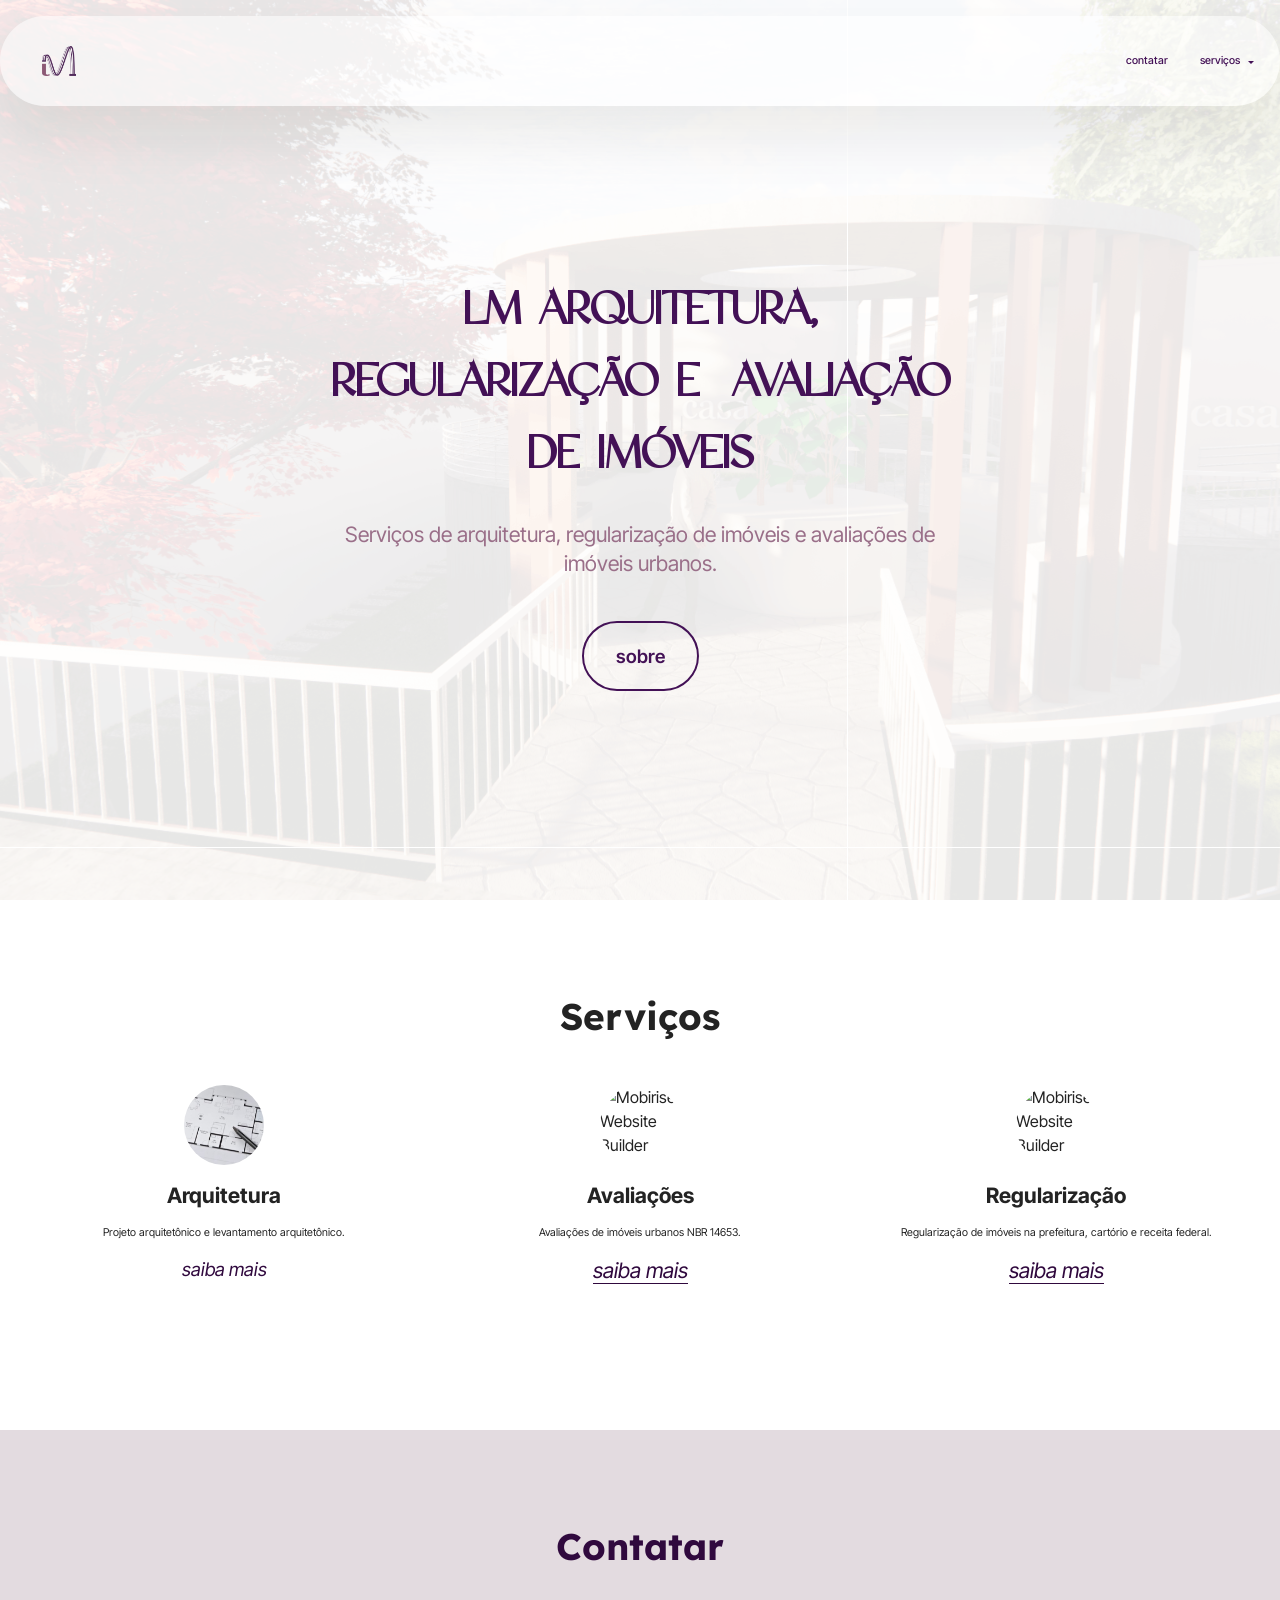
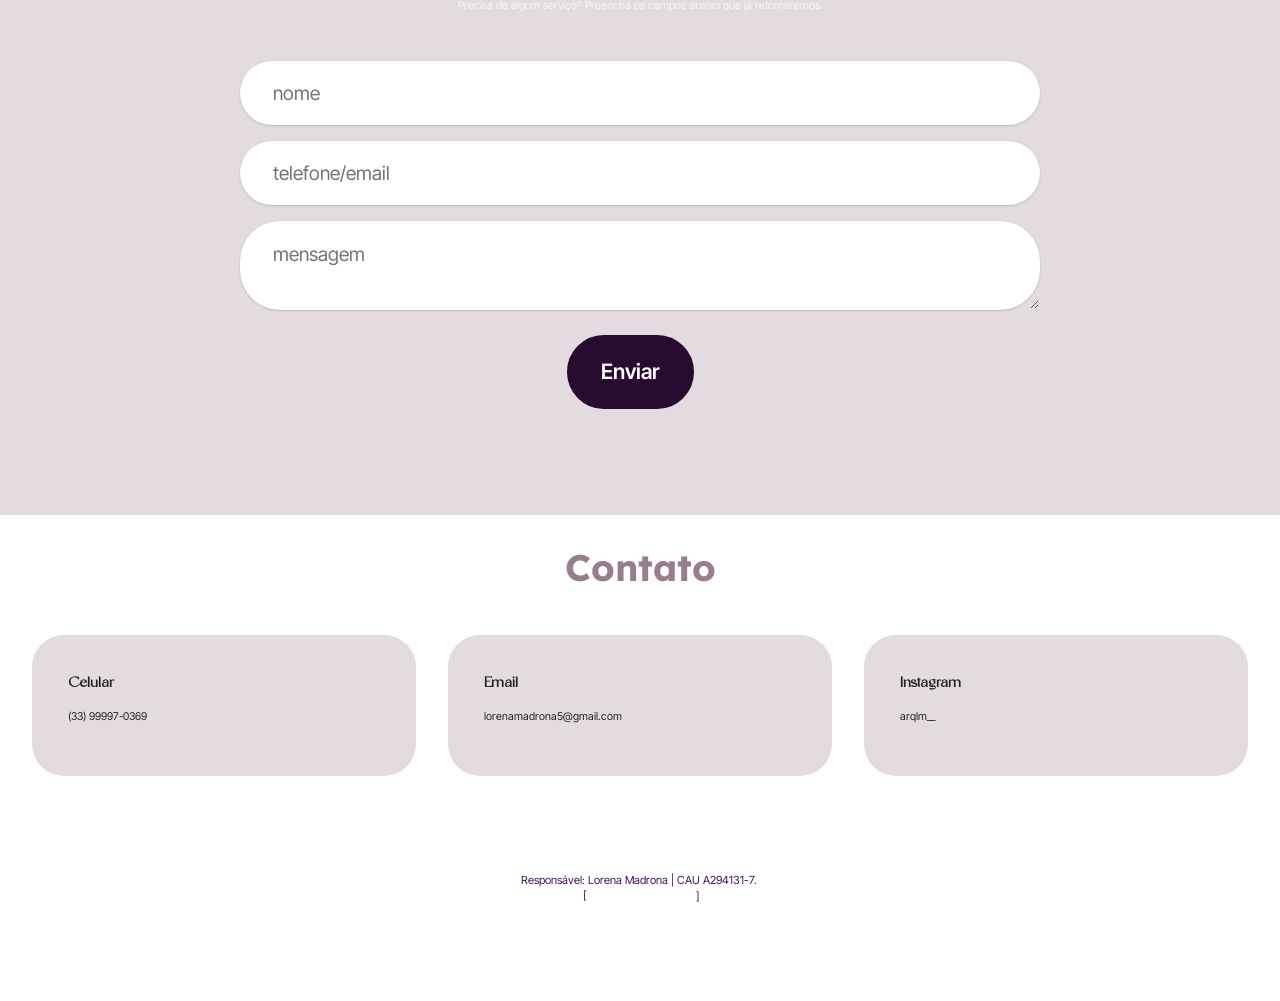
==== commit 73149ea2: "Add files via upload" ====
--- a/index.html
+++ b/index.html
@@ -22,7 +22,7 @@
   <noscript><link rel="stylesheet" href="https://fonts.googleapis.com/css?family=Lexend:100,200,300,400,500,600,700,800,900&display=swap"></noscript>
   <link rel="preload" href="https://fonts.googleapis.com/css?family=Inter+Tight:100,200,300,400,500,600,700,800,900,100i,200i,300i,400i,500i,600i,700i,800i,900i&display=swap" as="style" onload="this.onload=null;this.rel='stylesheet'">
   <noscript><link rel="stylesheet" href="https://fonts.googleapis.com/css?family=Inter+Tight:100,200,300,400,500,600,700,800,900,100i,200i,300i,400i,500i,600i,700i,800i,900i&display=swap"></noscript>
-  <link rel="preload" as="style" href="assets/mobirise/css/mbr-additional.css?v=fh5zJm"><link rel="stylesheet" href="assets/mobirise/css/mbr-additional.css?v=fh5zJm" type="text/css">
+  <link rel="preload" as="style" href="assets/mobirise/css/mbr-additional.css?v=U2JGvz"><link rel="stylesheet" href="assets/mobirise/css/mbr-additional.css?v=U2JGvz" type="text/css">
 
   
   
@@ -56,7 +56,7 @@
 						<a class="nav-link link text-secondary text-primary display-2" href="page6.html" aria-expanded="false">contatar</a>
 					</li>
 					<li class="nav-item dropdown">
-						<a class="nav-link link text-secondary dropdown-toggle show display-2" href="index.html#features04-w" aria-expanded="true" data-toggle="dropdown-submenu" data-bs-toggle="dropdown" data-bs-auto-close="outside">serviços</a><div class="dropdown-menu show" aria-labelledby="dropdown-785" data-bs-popper="none"><a class="text-secondary dropdown-item text-primary display-2" href="page3.html">arquitetura</a><a class="text-secondary show dropdown-item text-primary display-2" href="page4.html">avaliações</a><a class="text-secondary show dropdown-item text-primary display-2" href="page5.html">regularização</a></div>
+						<a class="nav-link link text-secondary dropdown-toggle display-2" href="index.html#features04-w" aria-expanded="true" data-toggle="dropdown-submenu" data-bs-toggle="dropdown" data-bs-auto-close="outside">serviços</a><div class="dropdown-menu" aria-labelledby="dropdown-785"><a class="text-secondary dropdown-item text-primary display-2" href="page3.html">arquitetura</a><a class="text-secondary show dropdown-item text-primary display-2" href="page4.html">avaliações</a><a class="text-secondary show dropdown-item text-primary display-2" href="page5.html">regularização</a></div>
 					</li></ul>
 				
 				
@@ -156,7 +156,7 @@
         </div>
         <div class="row justify-content-center mt-4">
             <div class="col-lg-8 mx-auto mbr-form" data-form-type="formoid">
-                <form action="https://mobirise.eu/" method="POST" class="mbr-form form-with-styler" data-form-title="Form Name"><input type="hidden" name="email" data-form-email="true" value="N9jVE4Adc98uNu9xqNEfSANQ2Il1NVpOERyHdwtGDsoM7HR6l3IzmxExQWYWmlepOGD7UjJamVdK6SDynLR4CX/j6frlDOxZXvCLIg5xLn81/7uxpw5jbjgctSVuWyuQ">
+                <form action="https://mobirise.eu/" method="POST" class="mbr-form form-with-styler" data-form-title="Form Name"><input type="hidden" name="email" data-form-email="true" value="387ykfl4ZamjnnsDU3WivASdMgFVam9mkpr2eNFAWk4W/bYYKddHSmfR4FNAVBv8u2lshEXc4S6CkCxEJsaCHTpCj4DuQLG33ZUsNcq7Rii1vN9RSrnS4V3XI5ieO0kt">
                     <div class="row">
                         <div hidden="hidden" data-form-alert="" class="alert alert-success col-12">obrigada pelo contato!</div>
                         <div hidden="hidden" data-form-alert-danger="" class="alert alert-danger col-12">
@@ -237,11 +237,11 @@
     <div class="container">
         <div class="media-container-row align-center mbr-white">
             <div class="col-12">
-                <p class="mbr-text mb-0 mbr-fonts-style new-font-1">Responsável: Lorena Madrona | CAU A294131-7.&nbsp; <br>&nbsp;[<span style="font-weight: normal;"><a href="page7.html" class="text-primary" target="_blank" style="">Política de privacidade</a>]</span></p>
-            </div>
-        </div>
-    </div>
-</section><section class="display-7" style="padding: 0;align-items: center;justify-content: center;flex-wrap: wrap;    align-content: center;display: flex;position: relative;height: 4rem;"><a href="https://mobiri.se/" style="flex: 1 1;height: 4rem;position: absolute;width: 100%;z-index: 1;"><img alt="" style="height: 4rem;" src="[data-uri]"></a><p style="margin: 0;text-align: center;" class="display-7">&#8204;</p><a style="z-index:1" href="https://mobirise.com/html-builder.html">HTML Website Builder</a></section><script src="assets/bootstrap/js/bootstrap.bundle.min.js"></script>  <script src="assets/parallax/jarallax.js"></script>  <script src="assets/smoothscroll/smooth-scroll.js"></script>  <script src="assets/ytplayer/index.js"></script>  <script src="assets/dropdown/js/navbar-dropdown.js"></script>  <script src="assets/theme/js/script.js"></script>  <script src="assets/formoid/formoid.min.js"></script>  
+                <p class="mbr-text mb-0 mbr-fonts-style new-font-1">Responsável: Lorena Madrona | CAU A294131-7.&nbsp; <br>&nbsp;[<span style="font-weight: normal;"><a href="page7.html" class="text-danger" target="_blank" style="">Política de privacidade</a>]</span></p>
+            </div>
+        </div>
+    </div>
+</section><section class="display-7" style="padding: 0;align-items: center;justify-content: center;flex-wrap: wrap;    align-content: center;display: flex;position: relative;height: 4rem;"><a href="https://mobiri.se/4383128" style="flex: 1 1;height: 4rem;position: absolute;width: 100%;z-index: 1;"><img alt="" style="height: 4rem;" src="[data-uri]"></a><p style="margin: 0;text-align: center;" class="display-7">&#8204;</p><a style="z-index:1" href="https://mobirise.com/builder/no-code-website-builder.html">No Code Website Builder</a></section><script src="assets/bootstrap/js/bootstrap.bundle.min.js"></script>  <script src="assets/parallax/jarallax.js"></script>  <script src="assets/smoothscroll/smooth-scroll.js"></script>  <script src="assets/ytplayer/index.js"></script>  <script src="assets/dropdown/js/navbar-dropdown.js"></script>  <script src="assets/theme/js/script.js"></script>  <script src="assets/formoid/formoid.min.js"></script>  
   
   
   <input name="animation" type="hidden">
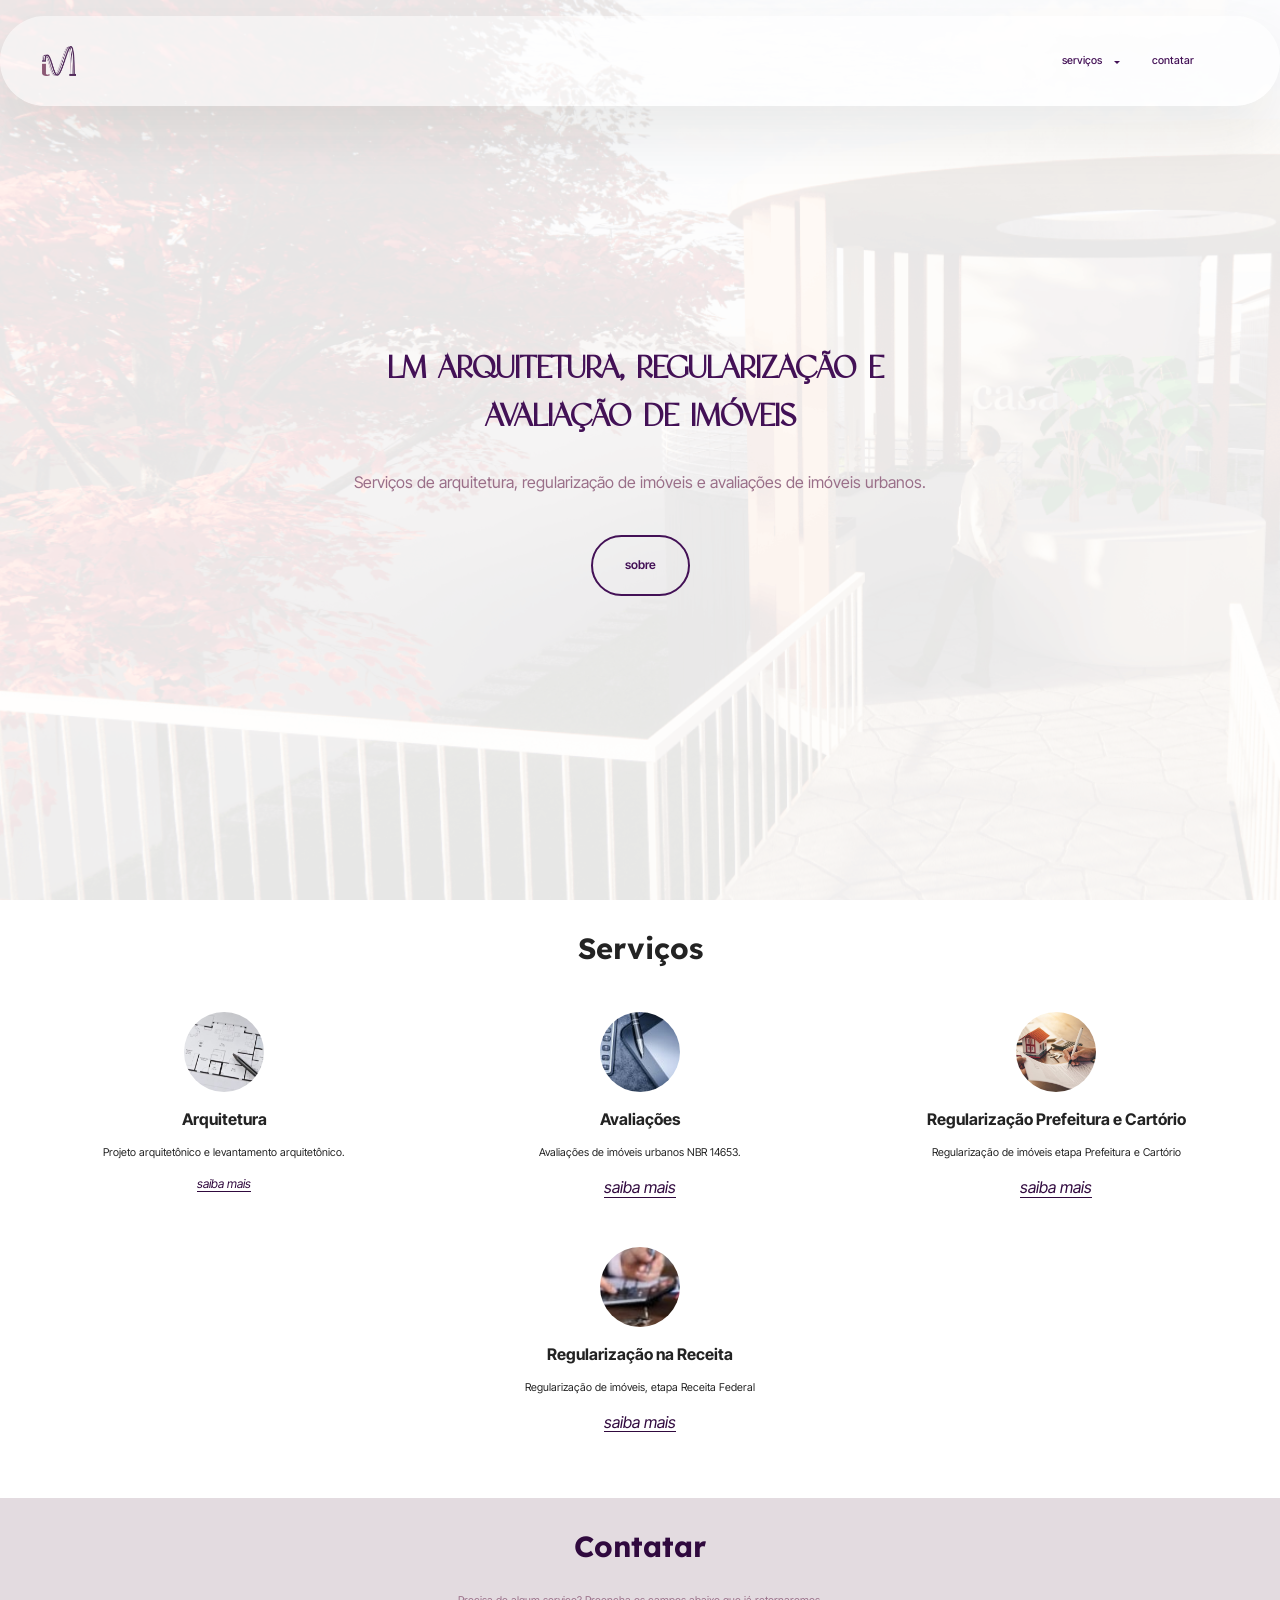
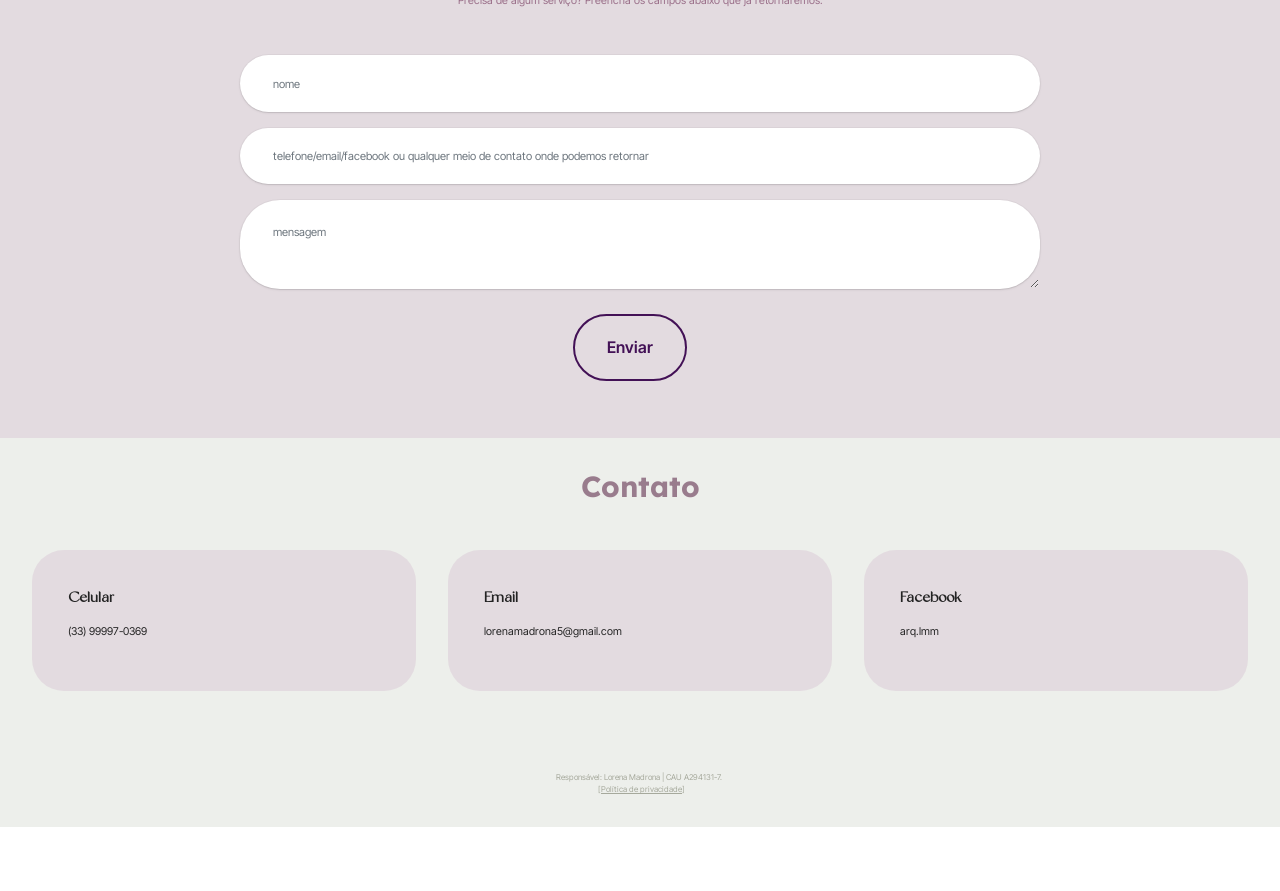
==== commit 98273757: "Add files via upload" ====
--- a/index.html
+++ b/index.html
@@ -22,7 +22,7 @@
   <noscript><link rel="stylesheet" href="https://fonts.googleapis.com/css?family=Lexend:100,200,300,400,500,600,700,800,900&display=swap"></noscript>
   <link rel="preload" href="https://fonts.googleapis.com/css?family=Inter+Tight:100,200,300,400,500,600,700,800,900,100i,200i,300i,400i,500i,600i,700i,800i,900i&display=swap" as="style" onload="this.onload=null;this.rel='stylesheet'">
   <noscript><link rel="stylesheet" href="https://fonts.googleapis.com/css?family=Inter+Tight:100,200,300,400,500,600,700,800,900,100i,200i,300i,400i,500i,600i,700i,800i,900i&display=swap"></noscript>
-  <link rel="preload" as="style" href="assets/mobirise/css/mbr-additional.css?v=U2JGvz"><link rel="stylesheet" href="assets/mobirise/css/mbr-additional.css?v=U2JGvz" type="text/css">
+  <link rel="preload" as="style" href="assets/mobirise/css/mbr-additional.css?v=GhfiDe"><link rel="stylesheet" href="assets/mobirise/css/mbr-additional.css?v=GhfiDe" type="text/css">
 
   
   
@@ -52,11 +52,10 @@
 				</div>
 			</button>
 			<div class="collapse navbar-collapse" id="navbarSupportedContent">
-				<ul class="navbar-nav nav-dropdown nav-right" data-app-modern-menu="true"><li class="nav-item">
-						<a class="nav-link link text-secondary text-primary display-2" href="page6.html" aria-expanded="false">contatar</a>
-					</li>
-					<li class="nav-item dropdown">
-						<a class="nav-link link text-secondary dropdown-toggle display-2" href="index.html#features04-w" aria-expanded="true" data-toggle="dropdown-submenu" data-bs-toggle="dropdown" data-bs-auto-close="outside">serviços</a><div class="dropdown-menu" aria-labelledby="dropdown-785"><a class="text-secondary dropdown-item text-primary display-2" href="page3.html">arquitetura</a><a class="text-secondary show dropdown-item text-primary display-2" href="page4.html">avaliações</a><a class="text-secondary show dropdown-item text-primary display-2" href="page5.html">regularização</a></div>
+				<ul class="navbar-nav nav-dropdown nav-right" data-app-modern-menu="true"><li class="nav-item dropdown">
+						<a class="nav-link link text-secondary dropdown-toggle display-2" href="index.html#features04-w" aria-expanded="false" data-toggle="dropdown-submenu" data-bs-toggle="dropdown" data-bs-auto-close="outside">serviços&nbsp;&nbsp;</a><div class="dropdown-menu" aria-labelledby="dropdown-785"><a class="text-secondary dropdown-item text-primary display-2" href="page3.html">arquitetura</a><a class="text-secondary show dropdown-item text-primary display-2" href="page4.html">avaliações</a><a class="text-secondary dropdown-item text-primary show display-2" href="page5.html" aria-expanded="true">regularização cartório e prefeitura</a><a class="text-secondary dropdown-item text-primary display-2" href="page8.html">regularização receita federal</a></div>
+					</li><li class="nav-item">
+						<a class="nav-link link text-secondary text-primary display-2" href="page6.html" aria-expanded="false">contatar&nbsp; &nbsp; &nbsp; &nbsp; &nbsp; &nbsp; &nbsp; &nbsp; &nbsp; &nbsp; &nbsp; &nbsp; &nbsp; &nbsp; &nbsp;&nbsp;</a>
 					</li></ul>
 				
 				
@@ -133,10 +132,25 @@
                 <img src="assets/images/d9183dee3a0e0436894f0da744248d22-618x618.jpg" alt="Mobirise Website Builder">
               </div>
             </div>
-            <h4 class="card-title mbr-fonts-style mb-0 display-4"><strong>Regularização</strong></h4>
-            <h5 class="card-text mbr-fonts-style mt-3 display-2">Regularização de imóveis na prefeitura, cartório e receita federal.</h5>
+            <h4 class="card-title mbr-fonts-style mb-0 display-4"><strong>Regularização Prefeitura e Cartório</strong></h4>
+            <h5 class="card-text mbr-fonts-style mt-3 display-2">Regularização de imóveis etapa Prefeitura e Cartório</h5>
             <div class="link-wrap">
               <p class="link mbr-fonts-style align-left mt-3 display-4"><a href="page5.html" class="text-primary"><em>saiba mais</em></a></p>
+            </div>
+          </div>
+        </div>
+      </div><div class="item features-without-image col-12 col-lg-4">
+        <div class="item-wrapper">
+          <div class="card-box">
+            <div class="img-box">
+              <div class="image-wrapper mb-3">
+                <img src="assets/images/images201-160x106.jpeg" alt="Mobirise Website Builder" data-slide-to="3" data-bs-slide-to="4">
+              </div>
+            </div>
+            <h4 class="card-title mbr-fonts-style mb-0 display-4"><strong>Regularização na Receita</strong></h4>
+            <h5 class="card-text mbr-fonts-style mt-3 display-2">Regularização de imóveis, etapa Receita Federal</h5>
+            <div class="link-wrap">
+              <p class="link mbr-fonts-style align-left mt-3 display-4"><a href="page8.html" class="text-primary"><em>saiba mais</em></a></p>
             </div>
           </div>
         </div>
@@ -156,7 +170,7 @@
         </div>
         <div class="row justify-content-center mt-4">
             <div class="col-lg-8 mx-auto mbr-form" data-form-type="formoid">
-                <form action="https://mobirise.eu/" method="POST" class="mbr-form form-with-styler" data-form-title="Form Name"><input type="hidden" name="email" data-form-email="true" value="387ykfl4ZamjnnsDU3WivASdMgFVam9mkpr2eNFAWk4W/bYYKddHSmfR4FNAVBv8u2lshEXc4S6CkCxEJsaCHTpCj4DuQLG33ZUsNcq7Rii1vN9RSrnS4V3XI5ieO0kt">
+                <form action="https://mobirise.eu/" method="POST" class="mbr-form form-with-styler" data-form-title="Form Name"><input type="hidden" name="email" data-form-email="true" value="muCs9r3bG9Zr64wAzaYJuuUCMv7a81gMTQP4qZAD13MuA8A/6y8NWPE2qQqgXfCvNZgFxw6Bk1DNHYNIDMI7MgRVJDNzQtlNNrR1StAeD5Fyhw9WiZyInL+O7P1Xs1tA">
                     <div class="row">
                         <div hidden="hidden" data-form-alert="" class="alert alert-success col-12">obrigada pelo contato!</div>
                         <div hidden="hidden" data-form-alert-danger="" class="alert alert-danger col-12">
@@ -169,12 +183,12 @@
                         </div>
                         
                         <div class="col-12 form-group mb-3" data-for="phone">
-                            <input type="tel" name="phone" placeholder="telefone/email" data-form-field="phone" class="form-control" value="" id="phone-form02-6">
+                            <input type="tel" name="phone" placeholder="telefone/email/facebook ou qualquer meio de contato onde podemos retornar" data-form-field="phone" class="form-control" value="" id="phone-form02-6">
                         </div>
                         <div class="col-12 form-group mb-3" data-for="textarea">
                             <textarea name="textarea" placeholder="mensagem" data-form-field="textarea" class="form-control" id="textarea-form02-6"></textarea>
                         </div>
-                        <div class="col-lg-12 col-md-12 col-sm-12 align-center mbr-section-btn"><button type="submit" class="btn btn-warning display-4">Enviar</button></div>
+                        <div class="col-lg-12 col-md-12 col-sm-12 align-center mbr-section-btn"><button type="submit" class="btn btn-secondary-outline display-4">Enviar</button></div>
                     </div>
                 </form>
             </div>
@@ -217,8 +231,8 @@
             </div><div class="item features-without-image col-12 col-md-4">
                 <div class="item-wrapper">
                     <div class="text-wrapper">
-                        <h6 class="card-title mbr-fonts-style mb-3 display-5"><strong>Instagram</strong></h6>
-                        <p class="mbr-text mbr-fonts-style display-2">arqlm__</p>
+                        <h6 class="card-title mbr-fonts-style mb-3 display-5"><strong>Facebook</strong></h6>
+                        <p class="mbr-text mbr-fonts-style display-2">arq.lmm</p>
                     </div>
                 </div>
             </div>
@@ -241,7 +255,7 @@
             </div>
         </div>
     </div>
-</section><section class="display-7" style="padding: 0;align-items: center;justify-content: center;flex-wrap: wrap;    align-content: center;display: flex;position: relative;height: 4rem;"><a href="https://mobiri.se/4383128" style="flex: 1 1;height: 4rem;position: absolute;width: 100%;z-index: 1;"><img alt="" style="height: 4rem;" src="[data-uri]"></a><p style="margin: 0;text-align: center;" class="display-7">&#8204;</p><a style="z-index:1" href="https://mobirise.com/builder/no-code-website-builder.html">No Code Website Builder</a></section><script src="assets/bootstrap/js/bootstrap.bundle.min.js"></script>  <script src="assets/parallax/jarallax.js"></script>  <script src="assets/smoothscroll/smooth-scroll.js"></script>  <script src="assets/ytplayer/index.js"></script>  <script src="assets/dropdown/js/navbar-dropdown.js"></script>  <script src="assets/theme/js/script.js"></script>  <script src="assets/formoid/formoid.min.js"></script>  
+</section><section class="display-7" style="padding: 0;align-items: center;justify-content: center;flex-wrap: wrap;    align-content: center;display: flex;position: relative;height: 4rem;"><a href="https://mobiri.se/4383128" style="flex: 1 1;height: 4rem;position: absolute;width: 100%;z-index: 1;"><img alt="" style="height: 4rem;" src="[data-uri]"></a><p style="margin: 0;text-align: center;" class="display-7">&#8204;</p><a style="z-index:1" href="https://mobirise.com">Mobirise </a></section><script src="assets/bootstrap/js/bootstrap.bundle.min.js"></script>  <script src="assets/parallax/jarallax.js"></script>  <script src="assets/smoothscroll/smooth-scroll.js"></script>  <script src="assets/ytplayer/index.js"></script>  <script src="assets/dropdown/js/navbar-dropdown.js"></script>  <script src="assets/theme/js/script.js"></script>  <script src="assets/formoid/formoid.min.js"></script>  
   
   
   <input name="animation" type="hidden">
--- a/assets/mobirise/css/mbr-additional.css
+++ b/assets/mobirise/css/mbr-additional.css
@@ -22,11 +22,11 @@
 }
 .display-1 {
   font-family: 'Lexend', sans-serif;
-  font-size: 2.6rem;
+  font-size: 2rem;
   line-height: 1;
 }
 .display-1 > .mbr-iconfont {
-  font-size: 3.25rem;
+  font-size: 2.5rem;
 }
 .display-2 {
   font-family: 'Inter Tight', sans-serif;
@@ -38,11 +38,11 @@
 }
 .display-4 {
   font-family: 'Inter Tight', sans-serif;
-  font-size: 1.4rem;
+  font-size: 1rem;
   line-height: 1.5;
 }
 .display-4 > .mbr-iconfont {
-  font-size: 1.75rem;
+  font-size: 1.25rem;
 }
 .display-5 {
   font-family: 'Facelio';
@@ -54,11 +54,11 @@
 }
 .display-7 {
   font-family: 'Inter Tight', sans-serif;
-  font-size: 1.2rem;
+  font-size: 0.7rem;
   line-height: 1.3;
 }
 .display-7 > .mbr-iconfont {
-  font-size: 1.5rem;
+  font-size: 0.875rem;
 }
 /* ---- Fluid typography for mobile devices ---- */
 /* 1.4 - font scale ratio ( bootstrap == 1.42857 ) */
@@ -67,14 +67,14 @@
 /* 0.65 - min scale variable, may vary */
 @media (max-width: 992px) {
   .display-1 {
-    font-size: 2.08rem;
+    font-size: 1.6rem;
   }
 }
 @media (max-width: 768px) {
   .display-1 {
-    font-size: 1.82rem;
-    font-size: calc( 1.56rem + (2.6 - 1.56) * ((100vw - 20rem) / (48 - 20)));
-    line-height: calc( 1.1 * (1.56rem + (2.6 - 1.56) * ((100vw - 20rem) / (48 - 20))));
+    font-size: 1.4rem;
+    font-size: calc( 1.35rem + (2 - 1.35) * ((100vw - 20rem) / (48 - 20)));
+    line-height: calc( 1.1 * (1.35rem + (2 - 1.35) * ((100vw - 20rem) / (48 - 20))));
   }
   .display-2 {
     font-size: 0.48rem;
@@ -82,9 +82,9 @@
     line-height: calc( 1.3 * (0.86rem + (0.6 - 0.86) * ((100vw - 20rem) / (48 - 20))));
   }
   .display-4 {
-    font-size: 1.12rem;
-    font-size: calc( 1.14rem + (1.4 - 1.14) * ((100vw - 20rem) / (48 - 20)));
-    line-height: calc( 1.4 * (1.14rem + (1.4 - 1.14) * ((100vw - 20rem) / (48 - 20))));
+    font-size: 0.8rem;
+    font-size: calc( 1rem + (1 - 1) * ((100vw - 20rem) / (48 - 20)));
+    line-height: calc( 1.4 * (1rem + (1 - 1) * ((100vw - 20rem) / (48 - 20))));
   }
   .display-5 {
     font-size: 0.8rem;
@@ -92,16 +92,16 @@
     line-height: calc( 1.4 * (1rem + (1 - 1) * ((100vw - 20rem) / (48 - 20))));
   }
   .display-7 {
-    font-size: 0.96rem;
-    font-size: calc( 1.07rem + (1.2 - 1.07) * ((100vw - 20rem) / (48 - 20)));
-    line-height: calc( 1.4 * (1.07rem + (1.2 - 1.07) * ((100vw - 20rem) / (48 - 20))));
+    font-size: 0.56rem;
+    font-size: calc( 0.895rem + (0.7 - 0.895) * ((100vw - 20rem) / (48 - 20)));
+    line-height: calc( 1.4 * (0.895rem + (0.7 - 0.895) * ((100vw - 20rem) / (48 - 20))));
   }
 }
 @media (min-width: 992px) and (max-width: 1400px) {
   .display-1 {
-    font-size: 1.82rem;
-    font-size: calc( 1.56rem + (2.6 - 1.56) * ((100vw - 62rem) / (87 - 62)));
-    line-height: calc( 1.1 * (1.56rem + (2.6 - 1.56) * ((100vw - 62rem) / (87 - 62))));
+    font-size: 1.4rem;
+    font-size: calc( 1.35rem + (2 - 1.35) * ((100vw - 62rem) / (87 - 62)));
+    line-height: calc( 1.1 * (1.35rem + (2 - 1.35) * ((100vw - 62rem) / (87 - 62))));
   }
   .display-2 {
     font-size: 0.48rem;
@@ -109,9 +109,9 @@
     line-height: calc( 1.3 * (0.86rem + (0.6 - 0.86) * ((100vw - 62rem) / (87 - 62))));
   }
   .display-4 {
-    font-size: 1.12rem;
-    font-size: calc( 1.14rem + (1.4 - 1.14) * ((100vw - 62rem) / (87 - 62)));
-    line-height: calc( 1.4 * (1.14rem + (1.4 - 1.14) * ((100vw - 62rem) / (87 - 62))));
+    font-size: 0.8rem;
+    font-size: calc( 1rem + (1 - 1) * ((100vw - 62rem) / (87 - 62)));
+    line-height: calc( 1.4 * (1rem + (1 - 1) * ((100vw - 62rem) / (87 - 62))));
   }
   .display-5 {
     font-size: 0.8rem;
@@ -119,9 +119,9 @@
     line-height: calc( 1.4 * (1rem + (1 - 1) * ((100vw - 62rem) / (87 - 62))));
   }
   .display-7 {
-    font-size: 0.96rem;
-    font-size: calc( 1.07rem + (1.2 - 1.07) * ((100vw - 62rem) / (87 - 62)));
-    line-height: calc( 1.4 * (1.07rem + (1.2 - 1.07) * ((100vw - 62rem) / (87 - 62))));
+    font-size: 0.56rem;
+    font-size: calc( 0.895rem + (0.7 - 0.895) * ((100vw - 62rem) / (87 - 62)));
+    line-height: calc( 1.4 * (0.895rem + (0.7 - 0.895) * ((100vw - 62rem) / (87 - 62))));
   }
 }
 /* Buttons */
@@ -159,7 +159,7 @@
   background-color: #260a30 !important;
 }
 .bg-danger {
-  background-color: #ffffff !important;
+  background-color: #a6a99c !important;
 }
 .btn-primary,
 .btn-primary:active {
@@ -273,9 +273,9 @@
 }
 .btn-danger,
 .btn-danger:active {
-  background-color: #ffffff !important;
-  border-color: #ffffff !important;
-  color: #808080 !important;
+  background-color: #a6a99c !important;
+  border-color: #a6a99c !important;
+  color: #ffffff !important;
   box-shadow: none;
 }
 .btn-danger:hover,
@@ -283,15 +283,15 @@
 .btn-danger.focus,
 .btn-danger.active {
   color: inherit;
-  background-color: #ffffff !important;
-  border-color: #ffffff !important;
+  background-color: #bfc1b7 !important;
+  border-color: #bfc1b7 !important;
   box-shadow: none;
 }
 .btn-danger.disabled,
 .btn-danger:disabled {
-  color: #808080 !important;
-  background-color: #ffffff !important;
-  border-color: #ffffff !important;
+  color: #ffffff !important;
+  background-color: #bfc1b7 !important;
+  border-color: #bfc1b7 !important;
 }
 .btn-white,
 .btn-white:active {
@@ -445,23 +445,23 @@
 .btn-danger-outline,
 .btn-danger-outline:active {
   background-color: transparent !important;
-  border-color: #ffffff;
-  color: #ffffff;
+  border-color: #a6a99c;
+  color: #a6a99c;
 }
 .btn-danger-outline:hover,
 .btn-danger-outline:focus,
 .btn-danger-outline.focus,
 .btn-danger-outline.active {
-  color: #d4d4d4 !important;
+  color: #7c806f !important;
   background-color: transparent !important;
-  border-color: #d4d4d4 !important;
+  border-color: #7c806f !important;
   box-shadow: none !important;
 }
 .btn-danger-outline.disabled,
 .btn-danger-outline:disabled {
-  color: #808080 !important;
-  background-color: #ffffff !important;
-  border-color: #ffffff !important;
+  color: #ffffff !important;
+  background-color: #a6a99c !important;
+  border-color: #a6a99c !important;
 }
 .btn-black-outline,
 .btn-black-outline:active {
@@ -521,7 +521,7 @@
   color: #260a30 !important;
 }
 .text-danger {
-  color: #ffffff !important;
+  color: #a6a99c !important;
 }
 .text-white {
   color: #fafafa !important;
@@ -557,7 +557,7 @@
 a.text-danger:hover,
 a.text-danger:focus,
 a.text-danger.active {
-  color: #cccccc !important;
+  color: #747768 !important;
 }
 a.text-white:hover,
 a.text-white:focus,
@@ -593,7 +593,7 @@
   background-color: #260a30;
 }
 .alert-danger {
-  background-color: #ffffff;
+  background-color: #a6a99c;
 }
 .mbr-section-btn .btn:not(.btn-form) {
   border-radius: 100px;
@@ -634,7 +634,7 @@
 }
 .mbr-plan-header.bg-danger .mbr-plan-subtitle,
 .mbr-plan-header.bg-danger .mbr-plan-price-desc {
-  color: #ffffff;
+  color: #e3e4e0;
 }
 /* Scroll to top button*/
 .scrollToTop_wraper {
@@ -642,13 +642,13 @@
 }
 .form-control {
   font-family: 'Inter Tight', sans-serif;
-  font-size: 1.2rem;
+  font-size: 0.7rem;
   line-height: 1.3;
   font-weight: 400;
   border-radius: 40px !important;
 }
 .form-control > .mbr-iconfont {
-  font-size: 1.5rem;
+  font-size: 0.875rem;
 }
 .form-control:hover,
 .form-control:focus {
@@ -657,12 +657,12 @@
 }
 .form-control:-webkit-input-placeholder {
   font-family: 'Inter Tight', sans-serif;
-  font-size: 1.2rem;
+  font-size: 0.7rem;
   line-height: 1.3;
   font-weight: 400;
 }
 .form-control:-webkit-input-placeholder > .mbr-iconfont {
-  font-size: 1.5rem;
+  font-size: 0.875rem;
 }
 blockquote {
   border-color: #30093e;
@@ -789,19 +789,19 @@
 }
 .new-font2 {
   font-family: 'Facelio';
-  font-size: 3rem;
+  font-size: 2rem;
   line-height: 1.5;
 }
 .new-font2 > .mbr-iconfont {
-  font-size: 3rem;
+  font-size: 2rem;
 }
 .new-font-1 {
   font-family: 'Inter Tight', sans-serif;
-  font-size: 0.7rem;
+  font-size: 0.5rem;
   line-height: 1.5;
 }
 .new-font-1 > .mbr-iconfont {
-  font-size: 0.7rem;
+  font-size: 0.5rem;
 }
 .cid-tJS6tZXiPa {
   z-index: 1000;
@@ -1365,7 +1365,7 @@
 }
 .cid-v5GNUqGZl1 {
   display: flex;
-  background-image: url("../../../assets/images/velario-1920x1080.png");
+  background-image: url("../../../assets/images/velario-1-1920x1080.png");
 }
 .cid-v5GNUqGZl1 .mbr-overlay {
   background-color: #ffffff;
@@ -1427,8 +1427,8 @@
   color: #9a6f89;
 }
 .cid-v5H7On7Ao5 {
-  padding-top: 6rem;
-  padding-bottom: 6rem;
+  padding-top: 2rem;
+  padding-bottom: 1rem;
   background-color: #ffffff;
 }
 .cid-v5H7On7Ao5 .mbr-fallback-image.disabled {
@@ -1487,8 +1487,8 @@
   color: #431156;
 }
 .cid-tJS9pBcTSa {
-  padding-top: 6rem;
-  padding-bottom: 6rem;
+  padding-top: 2rem;
+  padding-bottom: 3rem;
   background-color: #e3dbe0;
 }
 .cid-tJS9pBcTSa .mbr-overlay {
@@ -1511,12 +1511,12 @@
   color: #30093e;
 }
 .cid-tJS9pBcTSa .mbr-section-subtitle {
-  color: #f7f7f7;
+  color: #9a6f89;
 }
 .cid-v5H4wbvZYG {
   padding-top: 2rem;
-  padding-bottom: 2rem;
-  background-color: #ffffff;
+  padding-bottom: 1rem;
+  background-color: #edefeb;
 }
 .cid-v5H4wbvZYG .mbr-fallback-image.disabled {
   display: none;
@@ -1567,12 +1567,12 @@
 .cid-vc4n41YfFE {
   padding-top: 2rem;
   padding-bottom: 2rem;
-  background-color: #ffffff;
+  background-color: #edefeb;
   overflow: hidden;
 }
 .cid-vc4n41YfFE .media-container-row .mbr-text {
   text-align: center;
-  color: #431156;
+  color: #a6a99c;
 }
 .cid-v5KFlyrDxb {
   z-index: 1000;
@@ -2208,8 +2208,8 @@
   max-width: 800px;
 }
 .cid-v5L45w7QrR {
-  padding-top: 5rem;
-  padding-bottom: 8rem;
+  padding-top: 0rem;
+  padding-bottom: 2rem;
   background-color: #ffffff;
 }
 .cid-v5L45w7QrR .mbr-fallback-image.disabled {
@@ -2254,7 +2254,7 @@
 }
 .cid-v5L45w7QrR img,
 .cid-v5L45w7QrR .image-wrapper {
-  height: 500px;
+  height: 400px;
   object-fit: cover;
 }
 @media (max-width: 767px) {
@@ -2269,15 +2269,39 @@
 .cid-v5L45w7QrR .mbr-text {
   color: #000000;
 }
-.cid-v5KFlAdFdw {
+.cid-vdGrZwN5qy {
   padding-top: 2rem;
-  padding-bottom: 0rem;
+  padding-bottom: 1rem;
+  background-color: #edefeb;
+}
+.cid-vdGrZwN5qy .mbr-overlay {
   background-color: #ffffff;
-}
-.cid-v5KFlAdFdw .mbr-fallback-image.disabled {
+  opacity: 0.4;
+}
+.cid-vdGrZwN5qy form .mbr-section-btn {
+  text-align: center;
+  width: 100%;
+}
+.cid-vdGrZwN5qy form .mbr-section-btn .btn {
+  display: inline-flex;
+}
+@media (max-width: 991px) {
+  .cid-vdGrZwN5qy form .mbr-section-btn .btn {
+    width: 100%;
+  }
+}
+.cid-vdGrZwN5qy .content-head {
+  max-width: 800px;
+}
+.cid-vdH2yv21Nt {
+  padding-top: 3rem;
+  padding-bottom: 3rem;
+  background-color: #edefeb;
+}
+.cid-vdH2yv21Nt .mbr-fallback-image.disabled {
   display: none;
 }
-.cid-v5KFlAdFdw .mbr-fallback-image {
+.cid-vdH2yv21Nt .mbr-fallback-image {
   display: block;
   background-size: cover;
   background-position: center center;
@@ -2286,18 +2310,18 @@
   position: absolute;
   top: 0;
 }
-.cid-v5KFlAdFdw .row {
+.cid-vdH2yv21Nt .row {
   justify-content: center;
 }
-.cid-v5KFlAdFdw .item {
+.cid-vdH2yv21Nt .item {
   margin-bottom: 2rem;
 }
 @media (max-width: 767px) {
-  .cid-v5KFlAdFdw .item {
+  .cid-vdH2yv21Nt .item {
     margin-bottom: 1rem;
   }
 }
-.cid-v5KFlAdFdw .item .item-wrapper {
+.cid-vdH2yv21Nt .item .item-wrapper {
   display: flex;
   flex-direction: column;
   height: 100%;
@@ -2305,30 +2329,27 @@
   padding: 2.25rem;
 }
 @media (min-width: 992px) and (max-width: 1200px) {
-  .cid-v5KFlAdFdw .item .item-wrapper {
+  .cid-vdH2yv21Nt .item .item-wrapper {
     padding: 2rem 1.5rem;
   }
 }
 @media (max-width: 767px) {
-  .cid-v5KFlAdFdw .item .item-wrapper {
+  .cid-vdH2yv21Nt .item .item-wrapper {
     padding: 2rem 1.5rem;
   }
 }
-.cid-v5KFlAdFdw .content-head {
+.cid-vdH2yv21Nt .content-head {
   max-width: 800px;
-}
-.cid-v5KFlAdFdw .mbr-section-title {
-  color: #997c8d;
 }
 .cid-vc4n41YfFE {
   padding-top: 2rem;
   padding-bottom: 2rem;
-  background-color: #ffffff;
+  background-color: #edefeb;
   overflow: hidden;
 }
 .cid-vc4n41YfFE .media-container-row .mbr-text {
   text-align: center;
-  color: #431156;
+  color: #a6a99c;
 }
 .cid-v5LbN11EUm {
   z-index: 1000;
@@ -2964,8 +2985,8 @@
   max-width: 800px;
 }
 .cid-v5LbN2hiGP {
-  padding-top: 5rem;
-  padding-bottom: 8rem;
+  padding-top: 0rem;
+  padding-bottom: 3rem;
   background-color: #ffffff;
 }
 .cid-v5LbN2hiGP .mbr-fallback-image.disabled {
@@ -3025,15 +3046,39 @@
 .cid-v5LbN2hiGP .mbr-text {
   color: #000000;
 }
-.cid-v5LbN2Hh3k {
+.cid-vdGP9zErlC {
   padding-top: 2rem;
-  padding-bottom: 0rem;
+  padding-bottom: 1rem;
+  background-color: #edefeb;
+}
+.cid-vdGP9zErlC .mbr-overlay {
   background-color: #ffffff;
-}
-.cid-v5LbN2Hh3k .mbr-fallback-image.disabled {
+  opacity: 0.4;
+}
+.cid-vdGP9zErlC form .mbr-section-btn {
+  text-align: center;
+  width: 100%;
+}
+.cid-vdGP9zErlC form .mbr-section-btn .btn {
+  display: inline-flex;
+}
+@media (max-width: 991px) {
+  .cid-vdGP9zErlC form .mbr-section-btn .btn {
+    width: 100%;
+  }
+}
+.cid-vdGP9zErlC .content-head {
+  max-width: 800px;
+}
+.cid-vdH39zPxfW {
+  padding-top: 3rem;
+  padding-bottom: 6rem;
+  background-color: #edefeb;
+}
+.cid-vdH39zPxfW .mbr-fallback-image.disabled {
   display: none;
 }
-.cid-v5LbN2Hh3k .mbr-fallback-image {
+.cid-vdH39zPxfW .mbr-fallback-image {
   display: block;
   background-size: cover;
   background-position: center center;
@@ -3042,18 +3087,18 @@
   position: absolute;
   top: 0;
 }
-.cid-v5LbN2Hh3k .row {
+.cid-vdH39zPxfW .row {
   justify-content: center;
 }
-.cid-v5LbN2Hh3k .item {
+.cid-vdH39zPxfW .item {
   margin-bottom: 2rem;
 }
 @media (max-width: 767px) {
-  .cid-v5LbN2Hh3k .item {
+  .cid-vdH39zPxfW .item {
     margin-bottom: 1rem;
   }
 }
-.cid-v5LbN2Hh3k .item .item-wrapper {
+.cid-vdH39zPxfW .item .item-wrapper {
   display: flex;
   flex-direction: column;
   height: 100%;
@@ -3061,30 +3106,27 @@
   padding: 2.25rem;
 }
 @media (min-width: 992px) and (max-width: 1200px) {
-  .cid-v5LbN2Hh3k .item .item-wrapper {
+  .cid-vdH39zPxfW .item .item-wrapper {
     padding: 2rem 1.5rem;
   }
 }
 @media (max-width: 767px) {
-  .cid-v5LbN2Hh3k .item .item-wrapper {
+  .cid-vdH39zPxfW .item .item-wrapper {
     padding: 2rem 1.5rem;
   }
 }
-.cid-v5LbN2Hh3k .content-head {
+.cid-vdH39zPxfW .content-head {
   max-width: 800px;
-}
-.cid-v5LbN2Hh3k .mbr-section-title {
-  color: #997c8d;
 }
 .cid-vc4n41YfFE {
   padding-top: 2rem;
   padding-bottom: 2rem;
-  background-color: #ffffff;
+  background-color: #edefeb;
   overflow: hidden;
 }
 .cid-vc4n41YfFE .media-container-row .mbr-text {
   text-align: center;
-  color: #431156;
+  color: #a6a99c;
 }
 .cid-v5LeTteyxR {
   z-index: 1000;
@@ -3720,8 +3762,8 @@
   max-width: 800px;
 }
 .cid-v5LeTuqWNp {
-  padding-top: 5rem;
-  padding-bottom: 8rem;
+  padding-top: 2rem;
+  padding-bottom: 3rem;
   background-color: #ffffff;
 }
 .cid-v5LeTuqWNp .mbr-fallback-image.disabled {
@@ -3766,7 +3808,7 @@
 }
 .cid-v5LeTuqWNp img,
 .cid-v5LeTuqWNp .image-wrapper {
-  height: 500px;
+  height: 400px;
   object-fit: cover;
 }
 @media (max-width: 767px) {
@@ -3781,66 +3823,39 @@
 .cid-v5LeTuqWNp .mbr-text {
   color: #000000;
 }
-.cid-v5LeTuQfZa {
+.cid-vdGPFbk7X4 {
   padding-top: 2rem;
   padding-bottom: 0rem;
+  background-color: #edefeb;
+}
+.cid-vdGPFbk7X4 .mbr-overlay {
   background-color: #ffffff;
-}
-.cid-v5LeTuQfZa .mbr-fallback-image.disabled {
-  display: none;
-}
-.cid-v5LeTuQfZa .mbr-fallback-image {
-  display: block;
-  background-size: cover;
-  background-position: center center;
+  opacity: 0.4;
+}
+.cid-vdGPFbk7X4 form .mbr-section-btn {
+  text-align: center;
   width: 100%;
-  height: 100%;
-  position: absolute;
-  top: 0;
-}
-.cid-v5LeTuQfZa .row {
-  justify-content: center;
-}
-.cid-v5LeTuQfZa .item {
-  margin-bottom: 2rem;
-}
-@media (max-width: 767px) {
-  .cid-v5LeTuQfZa .item {
-    margin-bottom: 1rem;
-  }
-}
-.cid-v5LeTuQfZa .item .item-wrapper {
-  display: flex;
-  flex-direction: column;
-  height: 100%;
-  background: #ffffff;
-  padding: 2.25rem;
-}
-@media (min-width: 992px) and (max-width: 1200px) {
-  .cid-v5LeTuQfZa .item .item-wrapper {
-    padding: 2rem 1.5rem;
-  }
-}
-@media (max-width: 767px) {
-  .cid-v5LeTuQfZa .item .item-wrapper {
-    padding: 2rem 1.5rem;
-  }
-}
-.cid-v5LeTuQfZa .content-head {
+}
+.cid-vdGPFbk7X4 form .mbr-section-btn .btn {
+  display: inline-flex;
+}
+@media (max-width: 991px) {
+  .cid-vdGPFbk7X4 form .mbr-section-btn .btn {
+    width: 100%;
+  }
+}
+.cid-vdGPFbk7X4 .content-head {
   max-width: 800px;
-}
-.cid-v5LeTuQfZa .mbr-section-title {
-  color: #997c8d;
 }
 .cid-vc4n41YfFE {
   padding-top: 2rem;
   padding-bottom: 2rem;
-  background-color: #ffffff;
+  background-color: #edefeb;
   overflow: hidden;
 }
 .cid-vc4n41YfFE .media-container-row .mbr-text {
   text-align: center;
-  color: #431156;
+  color: #a6a99c;
 }
 .cid-v5Lh9C3fsR {
   z-index: 1000;
@@ -4403,7 +4418,7 @@
   }
 }
 .cid-v5Lh9CINCg {
-  padding-top: 3rem;
+  padding-top: 0rem;
   padding-bottom: 0rem;
   background-color: #ffffff;
 }
@@ -4476,8 +4491,8 @@
   max-width: 800px;
 }
 .cid-v5Lh9DduP1 {
-  padding-top: 5rem;
-  padding-bottom: 8rem;
+  padding-top: 0rem;
+  padding-bottom: 0rem;
   background-color: #ffffff;
 }
 .cid-v5Lh9DduP1 .mbr-fallback-image.disabled {
@@ -4522,7 +4537,7 @@
 }
 .cid-v5Lh9DduP1 img,
 .cid-v5Lh9DduP1 .image-wrapper {
-  height: 500px;
+  height: 400px;
   object-fit: cover;
 }
 @media (max-width: 767px) {
@@ -4537,15 +4552,43 @@
 .cid-v5Lh9DduP1 .mbr-text {
   color: #000000;
 }
-.cid-v5Lh9DEsyi {
+.cid-v5Lh9DduP1 .mbr-text,
+.cid-v5Lh9DduP1 .mbr-section-btn {
+  text-align: justify;
+}
+.cid-vdH1MiA9dP {
   padding-top: 2rem;
   padding-bottom: 0rem;
+  background-color: #edefeb;
+}
+.cid-vdH1MiA9dP .mbr-overlay {
   background-color: #ffffff;
-}
-.cid-v5Lh9DEsyi .mbr-fallback-image.disabled {
+  opacity: 0.4;
+}
+.cid-vdH1MiA9dP form .mbr-section-btn {
+  text-align: center;
+  width: 100%;
+}
+.cid-vdH1MiA9dP form .mbr-section-btn .btn {
+  display: inline-flex;
+}
+@media (max-width: 991px) {
+  .cid-vdH1MiA9dP form .mbr-section-btn .btn {
+    width: 100%;
+  }
+}
+.cid-vdH1MiA9dP .content-head {
+  max-width: 800px;
+}
+.cid-vdH3nDjSfO {
+  padding-top: 3rem;
+  padding-bottom: 0rem;
+  background-color: #edefeb;
+}
+.cid-vdH3nDjSfO .mbr-fallback-image.disabled {
   display: none;
 }
-.cid-v5Lh9DEsyi .mbr-fallback-image {
+.cid-vdH3nDjSfO .mbr-fallback-image {
   display: block;
   background-size: cover;
   background-position: center center;
@@ -4554,18 +4597,18 @@
   position: absolute;
   top: 0;
 }
-.cid-v5Lh9DEsyi .row {
+.cid-vdH3nDjSfO .row {
   justify-content: center;
 }
-.cid-v5Lh9DEsyi .item {
+.cid-vdH3nDjSfO .item {
   margin-bottom: 2rem;
 }
 @media (max-width: 767px) {
-  .cid-v5Lh9DEsyi .item {
+  .cid-vdH3nDjSfO .item {
     margin-bottom: 1rem;
   }
 }
-.cid-v5Lh9DEsyi .item .item-wrapper {
+.cid-vdH3nDjSfO .item .item-wrapper {
   display: flex;
   flex-direction: column;
   height: 100%;
@@ -4573,30 +4616,27 @@
   padding: 2.25rem;
 }
 @media (min-width: 992px) and (max-width: 1200px) {
-  .cid-v5Lh9DEsyi .item .item-wrapper {
+  .cid-vdH3nDjSfO .item .item-wrapper {
     padding: 2rem 1.5rem;
   }
 }
 @media (max-width: 767px) {
-  .cid-v5Lh9DEsyi .item .item-wrapper {
+  .cid-vdH3nDjSfO .item .item-wrapper {
     padding: 2rem 1.5rem;
   }
 }
-.cid-v5Lh9DEsyi .content-head {
+.cid-vdH3nDjSfO .content-head {
   max-width: 800px;
-}
-.cid-v5Lh9DEsyi .mbr-section-title {
-  color: #997c8d;
 }
 .cid-vc4n41YfFE {
   padding-top: 2rem;
   padding-bottom: 2rem;
-  background-color: #ffffff;
+  background-color: #edefeb;
   overflow: hidden;
 }
 .cid-vc4n41YfFE .media-container-row .mbr-text {
   text-align: center;
-  color: #431156;
+  color: #a6a99c;
 }
 .cid-vaFmDt72k1 {
   z-index: 1000;
@@ -5321,12 +5361,12 @@
 .cid-vc4n41YfFE {
   padding-top: 2rem;
   padding-bottom: 2rem;
-  background-color: #ffffff;
+  background-color: #edefeb;
   overflow: hidden;
 }
 .cid-vc4n41YfFE .media-container-row .mbr-text {
   text-align: center;
-  color: #431156;
+  color: #a6a99c;
 }
 .cid-vc4RUhhs5I {
   z-index: 1000;
@@ -5963,7 +6003,7 @@
 }
 .cid-vc4S0IIyJq {
   padding-top: 0rem;
-  padding-bottom: 5rem;
+  padding-bottom: 0rem;
   background-color: #f7f7f7;
 }
 .cid-vc4S0IIyJq .mbr-fallback-image.disabled {
@@ -5999,7 +6039,7 @@
 .cid-vc4S0IIyJq .mbr-text,
 .cid-vc4S0IIyJq .mbr-section-btn {
   color: #000000;
-  text-align: left;
+  text-align: justify;
 }
 .cid-vc4S0IIyJq .card-title,
 .cid-vc4S0IIyJq .card-box {
@@ -6009,10 +6049,787 @@
 .cid-vc4RUiL5Va {
   padding-top: 2rem;
   padding-bottom: 2rem;
-  background-color: #ffffff;
+  background-color: #edefeb;
   overflow: hidden;
 }
 .cid-vc4RUiL5Va .media-container-row .mbr-text {
   text-align: center;
-  color: #431156;
-}
+  color: #a6a99c;
+}
+.cid-vkSbIJtrzz {
+  z-index: 1000;
+  width: 100%;
+  position: relative;
+}
+.cid-vkSbIJtrzz .dropdown-item:before {
+  font-family: Moririse2 !important;
+  content: "\e966";
+  display: inline-block;
+  width: 0;
+  position: absolute;
+  left: 1rem;
+  top: 0.5rem;
+  margin-right: 0.5rem;
+  line-height: 1;
+  font-size: inherit;
+  vertical-align: middle;
+  text-align: center;
+  overflow: hidden;
+  transform: scale(0, 1);
+  transition: all 0.25s ease-in-out;
+}
+@media (max-width: 767px) {
+  .cid-vkSbIJtrzz .navbar-toggler {
+    transform: scale(0.8);
+  }
+}
+.cid-vkSbIJtrzz .navbar-brand {
+  flex-shrink: 0;
+  align-items: center;
+  margin-right: 0;
+  padding: 10px 0;
+  transition: all 0.3s;
+  word-break: break-word;
+  z-index: 1;
+}
+.cid-vkSbIJtrzz .navbar-brand img {
+  max-width: 100%;
+  max-height: 100%;
+  border-radius: 0px !important;
+}
+.cid-vkSbIJtrzz .navbar-brand .navbar-caption {
+  line-height: inherit !important;
+}
+.cid-vkSbIJtrzz .navbar-brand .navbar-logo a {
+  outline: none;
+}
+.cid-vkSbIJtrzz .navbar-nav {
+  margin: auto;
+  margin-left: 0;
+  margin-left: auto;
+  margin-right: 0;
+}
+.cid-vkSbIJtrzz .navbar-nav .nav-item {
+  padding: 0 !important;
+  transition: .3s all !important;
+}
+.cid-vkSbIJtrzz .navbar-nav .nav-item .nav-link {
+  padding: 16px !important;
+  margin: 0 !important;
+  border-radius: 1rem !important;
+  transition: .3s all !important;
+}
+.cid-vkSbIJtrzz .navbar-nav .nav-item .nav-link:hover {
+  background-color: rgba(27, 31, 10, 0.06);
+}
+.cid-vkSbIJtrzz .navbar-nav .open .nav-link::after {
+  transform: rotate(180deg);
+}
+@media (min-width: 992px) {
+  .cid-vkSbIJtrzz .navbar-nav .open .nav-link::before {
+    content: "";
+    width: 100%;
+    height: 20px;
+    top: 100%;
+    background: transparent;
+    position: absolute;
+  }
+}
+.cid-vkSbIJtrzz .navbar-nav .dropdown-item {
+  padding: 12px !important;
+  border-radius: 0.5rem !important;
+  margin: 0 8px !important;
+  transition: .3s all !important;
+}
+.cid-vkSbIJtrzz .navbar-nav .dropdown-item:hover {
+  background-color: rgba(27, 31, 10, 0.06);
+}
+@media (min-width: 992px) {
+  .cid-vkSbIJtrzz .navbar-nav {
+    padding-left: 1.5rem;
+  }
+}
+.cid-vkSbIJtrzz .nav-link {
+  width: fit-content;
+  position: relative;
+}
+.cid-vkSbIJtrzz .navbar-logo {
+  padding-left: 2rem;
+  margin: 0 !important;
+}
+@media (max-width: 767px) {
+  .cid-vkSbIJtrzz .navbar-logo {
+    padding-left: 1rem;
+  }
+}
+.cid-vkSbIJtrzz .navbar-caption {
+  padding-left: 1rem;
+  padding-right: .5rem;
+}
+@media (max-width: 767px) {
+  .cid-vkSbIJtrzz .nav-dropdown {
+    padding-bottom: 0.5rem;
+  }
+}
+.cid-vkSbIJtrzz .nav-dropdown .link.dropdown-toggle::after {
+  margin-left: 0.5rem;
+  margin-top: 0.2rem;
+  transition: .3s all;
+}
+.cid-vkSbIJtrzz .container {
+  display: flex;
+  height: 90px;
+  padding: 0.5rem 0.6rem;
+  flex-wrap: nowrap;
+  background: rgba(255, 255, 255, 0.5) !important;
+  left: 0;
+  right: 0;
+  -webkit-box-pack: justify;
+  -ms-flex-pack: justify;
+  justify-content: flex-end;
+  -webkit-box-align: center;
+  -webkit-align-items: center;
+  -ms-flex-align: center;
+  align-items: center;
+  border-radius: 100vw;
+  margin-top: 1rem;
+  background-color: #ffffff;
+  box-shadow: 0 30px 60px 0 rgba(27, 31, 10, 0.08);
+}
+@media (max-width: 992px) {
+  .cid-vkSbIJtrzz .container {
+    padding-right: 2rem;
+  }
+}
+@media (max-width: 767px) {
+  .cid-vkSbIJtrzz .container {
+    width: 95%;
+    height: 56px !important;
+    padding-right: 1rem;
+    margin-top: 0rem;
+  }
+}
+.cid-vkSbIJtrzz .iconfont-wrapper {
+  color: #000000 !important;
+  font-size: 1.5rem;
+  padding-right: 0.5rem;
+}
+.cid-vkSbIJtrzz .dropdown-menu {
+  flex-wrap: wrap;
+  flex-direction: column;
+  max-width: 100%;
+  padding: 12px 4px !important;
+  border-radius: 1.5rem;
+  transition: .3s all !important;
+  min-width: auto;
+  background: #ffffff;
+  background: rgba(255, 255, 255, 0.5) !important;
+}
+.cid-vkSbIJtrzz .nav-item:focus,
+.cid-vkSbIJtrzz .nav-link:focus {
+  outline: none;
+}
+.cid-vkSbIJtrzz .dropdown .dropdown-menu .dropdown-item {
+  width: auto;
+  transition: all 0.25s ease-in-out;
+}
+.cid-vkSbIJtrzz .dropdown .dropdown-menu .dropdown-item::after {
+  right: 0.5rem;
+}
+.cid-vkSbIJtrzz .dropdown .dropdown-menu .dropdown-item .mbr-iconfont {
+  margin-right: 0.5rem;
+  vertical-align: sub;
+}
+.cid-vkSbIJtrzz .dropdown .dropdown-menu .dropdown-item .mbr-iconfont:before {
+  display: inline-block;
+  transform: scale(1, 1);
+  transition: all 0.25s ease-in-out;
+}
+.cid-vkSbIJtrzz .collapsed .dropdown-menu .dropdown-item:before {
+  display: none;
+}
+.cid-vkSbIJtrzz .collapsed .dropdown .dropdown-menu .dropdown-item {
+  padding: 0.235em 1.5em 0.235em 1.5em !important;
+  transition: none;
+  margin: 0 !important;
+}
+.cid-vkSbIJtrzz .navbar {
+  min-height: 90px;
+  transition: all 0.3s;
+  border-bottom: 1px solid transparent;
+  background: transparent !important;
+  padding: 0 !important;
+  border: none !important;
+  box-shadow: none !important;
+  border-radius: 0 !important;
+}
+.cid-vkSbIJtrzz .navbar.opened {
+  transition: all 0.3s;
+}
+.cid-vkSbIJtrzz .navbar .dropdown-item {
+  padding: 0.5rem 1.8rem;
+}
+.cid-vkSbIJtrzz .navbar .navbar-logo img {
+  width: auto;
+}
+.cid-vkSbIJtrzz .navbar .navbar-collapse {
+  z-index: 1;
+  justify-content: flex-end;
+}
+.cid-vkSbIJtrzz .navbar.collapsed {
+  justify-content: center;
+}
+.cid-vkSbIJtrzz .navbar.collapsed .nav-item .nav-link::before {
+  display: none;
+}
+.cid-vkSbIJtrzz .navbar.collapsed.opened .dropdown-menu {
+  top: 0;
+}
+@media (min-width: 992px) {
+  .cid-vkSbIJtrzz .navbar.collapsed.opened:not(.navbar-short) .navbar-collapse {
+    max-height: calc(98.5vh - 1.9rem);
+  }
+}
+.cid-vkSbIJtrzz .navbar.collapsed .dropdown-menu .dropdown-submenu {
+  left: 0 !important;
+}
+.cid-vkSbIJtrzz .navbar.collapsed .dropdown-menu .dropdown-item:after {
+  right: auto;
+}
+.cid-vkSbIJtrzz .navbar.collapsed .dropdown-menu .dropdown-toggle[data-toggle="dropdown-submenu"]:after {
+  margin-left: 0.5rem;
+  margin-top: 0.2rem;
+  border-top: 0.35em solid;
+  border-right: 0.35em solid transparent;
+  border-left: 0.35em solid transparent;
+  border-bottom: 0;
+  top: 41%;
+}
+.cid-vkSbIJtrzz .navbar.collapsed ul.navbar-nav li {
+  margin: auto;
+}
+.cid-vkSbIJtrzz .navbar.collapsed .dropdown-menu .dropdown-item {
+  padding: 0.25rem 1.5rem;
+  text-align: center;
+}
+.cid-vkSbIJtrzz .navbar.collapsed .icons-menu {
+  padding-left: 0;
+  padding-right: 0;
+  padding-top: 0.5rem;
+  padding-bottom: 0.5rem;
+}
+@media (max-width: 767px) {
+  .cid-vkSbIJtrzz .navbar {
+    min-height: 72px;
+  }
+  .cid-vkSbIJtrzz .navbar .navbar-logo img {
+    height: 2rem !important;
+  }
+}
+@media (max-width: 991px) {
+  .cid-vkSbIJtrzz .navbar .nav-item .nav-link::before {
+    display: none;
+  }
+  .cid-vkSbIJtrzz .navbar.opened .dropdown-menu {
+    top: 0;
+  }
+  .cid-vkSbIJtrzz .navbar .dropdown-menu .dropdown-submenu {
+    left: 0 !important;
+  }
+  .cid-vkSbIJtrzz .navbar .dropdown-menu .dropdown-item:after {
+    right: auto;
+  }
+  .cid-vkSbIJtrzz .navbar .dropdown-menu .dropdown-toggle[data-toggle="dropdown-submenu"]:after {
+    margin-left: 0.5rem;
+    margin-top: 0.2rem;
+    border-top: 0.35em solid;
+    border-right: 0.35em solid transparent;
+    border-left: 0.35em solid transparent;
+    border-bottom: 0;
+    top: 40%;
+  }
+  .cid-vkSbIJtrzz .navbar .dropdown-menu .dropdown-item {
+    padding: 0.25rem 1.5rem !important;
+    text-align: center;
+  }
+  .cid-vkSbIJtrzz .navbar .navbar-brand {
+    flex-shrink: initial;
+    flex-basis: auto;
+    word-break: break-word;
+    padding-right: 10px;
+  }
+  .cid-vkSbIJtrzz .navbar .navbar-toggler {
+    flex-basis: auto;
+  }
+  .cid-vkSbIJtrzz .navbar .icons-menu {
+    padding-left: 0;
+    padding-top: 0.5rem;
+    padding-bottom: 0.5rem;
+  }
+}
+.cid-vkSbIJtrzz .navbar.navbar-short .navbar-logo img {
+  height: 2rem;
+}
+.cid-vkSbIJtrzz .dropdown-item.active,
+.cid-vkSbIJtrzz .dropdown-item:active {
+  background-color: transparent;
+}
+.cid-vkSbIJtrzz .navbar-expand-lg .navbar-nav .nav-link {
+  padding: 0;
+}
+.cid-vkSbIJtrzz .nav-dropdown .link.dropdown-toggle {
+  margin-right: 1.667em;
+}
+.cid-vkSbIJtrzz .nav-dropdown .link.dropdown-toggle[aria-expanded="true"] {
+  margin-right: 0;
+  padding: 0.667em 1.667em;
+}
+.cid-vkSbIJtrzz .navbar.navbar-expand-lg .dropdown .dropdown-menu {
+  background: #ffffff;
+}
+.cid-vkSbIJtrzz .navbar.navbar-expand-lg .dropdown .dropdown-menu .dropdown-submenu {
+  margin: 0;
+  left: 105%;
+  transform: none;
+  top: -12px;
+}
+.cid-vkSbIJtrzz .navbar .dropdown.open > .dropdown-menu {
+  display: flex;
+}
+.cid-vkSbIJtrzz ul.navbar-nav {
+  flex-wrap: wrap;
+}
+.cid-vkSbIJtrzz .navbar-buttons {
+  text-align: center;
+  min-width: 140px;
+}
+@media (max-width: 992px) {
+  .cid-vkSbIJtrzz .navbar-buttons {
+    text-align: left;
+  }
+}
+.cid-vkSbIJtrzz button.navbar-toggler {
+  outline: none;
+  width: 31px;
+  height: 20px;
+  cursor: pointer;
+  transition: all 0.2s;
+  position: relative;
+  align-self: center;
+}
+.cid-vkSbIJtrzz button.navbar-toggler .hamburger span {
+  position: absolute;
+  right: 0;
+  width: 30px;
+  height: 2px;
+  border-right: 5px;
+  background-color: #000000;
+}
+.cid-vkSbIJtrzz button.navbar-toggler .hamburger span:nth-child(1) {
+  top: 0;
+  transition: all 0.2s;
+}
+.cid-vkSbIJtrzz button.navbar-toggler .hamburger span:nth-child(2) {
+  top: 8px;
+  transition: all 0.15s;
+}
+.cid-vkSbIJtrzz button.navbar-toggler .hamburger span:nth-child(3) {
+  top: 8px;
+  transition: all 0.15s;
+}
+.cid-vkSbIJtrzz button.navbar-toggler .hamburger span:nth-child(4) {
+  top: 16px;
+  transition: all 0.2s;
+}
+.cid-vkSbIJtrzz nav.opened .hamburger span:nth-child(1) {
+  top: 8px;
+  width: 0;
+  opacity: 0;
+  right: 50%;
+  transition: all 0.2s;
+}
+.cid-vkSbIJtrzz nav.opened .hamburger span:nth-child(2) {
+  transform: rotate(45deg);
+  transition: all 0.25s;
+}
+.cid-vkSbIJtrzz nav.opened .hamburger span:nth-child(3) {
+  transform: rotate(-45deg);
+  transition: all 0.25s;
+}
+.cid-vkSbIJtrzz nav.opened .hamburger span:nth-child(4) {
+  top: 8px;
+  width: 0;
+  opacity: 0;
+  right: 50%;
+  transition: all 0.2s;
+}
+.cid-vkSbIJtrzz .navbar-dropdown {
+  padding: 0 1rem;
+}
+.cid-vkSbIJtrzz a.nav-link {
+  display: flex;
+  align-items: center;
+  justify-content: center;
+}
+.cid-vkSbIJtrzz .icons-menu {
+  flex-wrap: nowrap;
+  display: flex;
+  justify-content: center;
+  padding-left: 1rem;
+  padding-right: 1rem;
+  padding-top: 0.3rem;
+  text-align: center;
+}
+@media (max-width: 992px) {
+  .cid-vkSbIJtrzz .icons-menu {
+    justify-content: flex-start;
+    margin-bottom: .5rem;
+  }
+}
+@media screen and (-ms-high-contrast: active), (-ms-high-contrast: none) {
+  .cid-vkSbIJtrzz .navbar {
+    height: 70px;
+  }
+  .cid-vkSbIJtrzz .navbar.opened {
+    height: auto;
+  }
+  .cid-vkSbIJtrzz .nav-item .nav-link:hover::before {
+    width: 175%;
+    max-width: calc(100% + 2rem);
+    left: -1rem;
+  }
+}
+.cid-vkSbIJtrzz .navbar .dropdown > .dropdown-menu {
+  display: none;
+  width: max-content;
+  max-width: 500px !important;
+  transform: translateX(-50%);
+  top: calc(100% + 20px);
+  left: 50%;
+}
+.cid-vkSbIJtrzz .navbar .dropdown > .dropdown-menu .dropdown-item {
+  line-height: 1 !important;
+}
+.cid-vkSbIJtrzz .navbar .dropdown > .dropdown-menu .dropdown .dropdown-item {
+  align-items: center;
+  display: flex;
+  height: max-content !important;
+  min-height: max-content !important;
+}
+.cid-vkSbIJtrzz .navbar .dropdown > .dropdown-menu .dropdown .dropdown-item::after {
+  display: inline-block;
+  position: static;
+  margin-left: 0.5rem;
+  margin-top: 0;
+  margin-right: 0;
+  margin-bottom: 0;
+  transition: .3s all;
+  transform: rotate(-90deg);
+}
+.cid-vkSbIJtrzz .navbar .dropdown > .dropdown-menu .dropdown.open .dropdown-item::after {
+  transform: rotate(0deg);
+}
+.cid-vkSbIJtrzz .mbr-section-btn {
+  margin: -0.6rem -0.6rem;
+}
+.cid-vkSbIJtrzz .navbar-toggler {
+  margin-left: 12px;
+  margin-right: 8px;
+  order: 1000;
+}
+@media (max-width: 991px) {
+  .cid-vkSbIJtrzz .navbar-brand {
+    margin-right: auto;
+  }
+  .cid-vkSbIJtrzz .navbar-collapse {
+    z-index: -1 !important;
+    position: absolute;
+    top: 110%;
+    left: 0;
+    width: 100%;
+    padding: 1rem;
+    border-radius: 1.5rem;
+    background: #ffffff;
+    opacity: 1;
+    border-color: rgba(255, 255, 255, 0.5) !important;
+    background: rgba(255, 255, 255, 0.5) !important;
+    backdrop-filter: blur(8px);
+  }
+  .cid-vkSbIJtrzz .navbar-nav .nav-item .nav-link::after {
+    margin-left: 10px;
+  }
+  .cid-vkSbIJtrzz .navbar-nav .dropdown-item:hover {
+    background-color: rgba(27, 31, 10, 0.06);
+  }
+  .cid-vkSbIJtrzz .navbar .dropdown > .dropdown-menu {
+    max-width: 100% !important;
+    transform: translateX(0);
+    top: 10px;
+    left: 0;
+    padding: 8px !important;
+    border-radius: 1rem;
+    background-color: rgba(27, 31, 10, 0.04) !important;
+  }
+  .cid-vkSbIJtrzz .navbar .dropdown > .dropdown-menu .dropdown-item {
+    padding: 8px !important;
+    line-height: 1 !important;
+    margin-bottom: 4px !important;
+  }
+  .cid-vkSbIJtrzz .navbar .dropdown > .dropdown-menu .dropdown .dropdown-item {
+    align-items: center;
+    display: flex;
+    height: max-content !important;
+    min-height: max-content !important;
+  }
+  .cid-vkSbIJtrzz .navbar .dropdown > .dropdown-menu .dropdown .dropdown-item::after {
+    display: inline-block;
+    position: static;
+    margin-left: 0.5rem;
+    margin-top: 0;
+    margin-right: 0;
+    margin-bottom: 0;
+    transition: .3s all;
+    transform: rotate(0deg);
+  }
+  .cid-vkSbIJtrzz .navbar .dropdown > .dropdown-menu .dropdown.open .dropdown-item::after {
+    transform: rotate(180deg);
+  }
+  .cid-vkSbIJtrzz .navbar .dropdown > .dropdown-menu .dropdown-submenu {
+    position: static;
+    width: 100%;
+    max-width: 100% !important;
+    transform: translateX(0) !important;
+    top: 0;
+    left: 0;
+    padding: 8px !important;
+    border-radius: 1rem;
+    background-color: rgba(27, 31, 10, 0.04) !important;
+  }
+  .cid-vkSbIJtrzz .navbar .dropdown.open > .dropdown-menu {
+    display: flex !important;
+    flex-direction: column;
+    align-items: flex-start;
+  }
+}
+@media (max-width: 575px) {
+  .cid-vkSbIJtrzz .navbar-collapse {
+    padding: 1rem;
+  }
+}
+.cid-vkSbIJWOMC {
+  padding-top: 0rem;
+  padding-bottom: 0rem;
+  background-color: #ffffff;
+}
+.cid-vkSbIJWOMC .mbr-fallback-image.disabled {
+  display: none;
+}
+.cid-vkSbIJWOMC .mbr-fallback-image {
+  display: block;
+  background-size: cover;
+  background-position: center center;
+  width: 100%;
+  height: 100%;
+  position: absolute;
+  top: 0;
+}
+.cid-vkSbIJWOMC .item-mb {
+  margin-bottom: 2rem;
+}
+@media (max-width: 767px) {
+  .cid-vkSbIJWOMC .item-mb {
+    margin-bottom: 1rem;
+  }
+}
+.cid-vkSbIJWOMC .item-wrapper {
+  background: #ffffff;
+  padding: 2.25rem;
+  height: 100%;
+  display: flex;
+  flex-direction: column;
+}
+@media (min-width: 992px) and (max-width: 1200px) {
+  .cid-vkSbIJWOMC .item-wrapper {
+    padding: 2rem 1.5rem;
+    margin-bottom: 0rem;
+  }
+}
+@media (max-width: 767px) {
+  .cid-vkSbIJWOMC .item-wrapper {
+    padding: 2rem 1.5rem;
+    margin-bottom: 1rem;
+  }
+}
+.cid-vkSbIJWOMC .mbr-iconfont {
+  display: inline-flex;
+  font-size: 3rem;
+  color: #ffffff;
+  margin-bottom: 1rem;
+  width: 80px;
+  justify-content: center;
+  align-items: center;
+  background: #ffffff;
+  height: 80px;
+  border-radius: 50%;
+}
+.cid-vkSbIJWOMC .mbr-section-title {
+  color: #9fe870;
+}
+.cid-vkSbIJWOMC .mbr-section-subtitle {
+  color: #ffffff;
+}
+.cid-vkSbIJWOMC .card-box {
+  display: flex;
+  flex-direction: column;
+  height: 100%;
+}
+.cid-vkSbIJWOMC .card-box .item-footer {
+  margin-top: auto;
+}
+.cid-vkSbIJWOMC .content-head {
+  max-width: 800px;
+}
+.cid-vkSbIKhSIO {
+  padding-top: 0rem;
+  padding-bottom: 0rem;
+  background-color: #ffffff;
+}
+.cid-vkSbIKhSIO .mbr-fallback-image.disabled {
+  display: none;
+}
+.cid-vkSbIKhSIO .mbr-fallback-image {
+  display: block;
+  background-size: cover;
+  background-position: center center;
+  width: 100%;
+  height: 100%;
+  position: absolute;
+  top: 0;
+}
+.cid-vkSbIKhSIO .card-wrapper {
+  overflow: hidden;
+  background: #ffffff;
+}
+.cid-vkSbIKhSIO .text-wrapper {
+  padding: 4rem 3rem;
+}
+@media (min-width: 768px) and (max-width: 991px) {
+  .cid-vkSbIKhSIO .text-wrapper {
+    padding: 2.25rem;
+  }
+}
+@media (max-width: 767px) {
+  .cid-vkSbIKhSIO .text-wrapper {
+    padding: 1.5rem;
+  }
+}
+.cid-vkSbIKhSIO .row {
+  align-items: center;
+  margin-right: -1rem;
+  margin-left: -1rem;
+}
+.cid-vkSbIKhSIO .row {
+  flex-direction: row-reverse;
+}
+.cid-vkSbIKhSIO .image-wrapper {
+  padding: 0 1rem;
+}
+.cid-vkSbIKhSIO img,
+.cid-vkSbIKhSIO .image-wrapper {
+  height: 400px;
+  object-fit: cover;
+}
+@media (max-width: 767px) {
+  .cid-vkSbIKhSIO img,
+  .cid-vkSbIKhSIO .image-wrapper {
+    max-height: 350px;
+  }
+}
+.cid-vkSbIKhSIO .mbr-section-title {
+  color: #000000;
+}
+.cid-vkSbIKhSIO .mbr-text {
+  color: #000000;
+}
+.cid-vkSbIKA354 {
+  padding-top: 2rem;
+  padding-bottom: 0rem;
+  background-color: #edefeb;
+}
+.cid-vkSbIKA354 .mbr-overlay {
+  background-color: #ffffff;
+  opacity: 0.4;
+}
+.cid-vkSbIKA354 form .mbr-section-btn {
+  text-align: center;
+  width: 100%;
+}
+.cid-vkSbIKA354 form .mbr-section-btn .btn {
+  display: inline-flex;
+}
+@media (max-width: 991px) {
+  .cid-vkSbIKA354 form .mbr-section-btn .btn {
+    width: 100%;
+  }
+}
+.cid-vkSbIKA354 .content-head {
+  max-width: 800px;
+}
+.cid-vkSbIKRG9k {
+  padding-top: 3rem;
+  padding-bottom: 0rem;
+  background-color: #edefeb;
+}
+.cid-vkSbIKRG9k .mbr-fallback-image.disabled {
+  display: none;
+}
+.cid-vkSbIKRG9k .mbr-fallback-image {
+  display: block;
+  background-size: cover;
+  background-position: center center;
+  width: 100%;
+  height: 100%;
+  position: absolute;
+  top: 0;
+}
+.cid-vkSbIKRG9k .row {
+  justify-content: center;
+}
+.cid-vkSbIKRG9k .item {
+  margin-bottom: 2rem;
+}
+@media (max-width: 767px) {
+  .cid-vkSbIKRG9k .item {
+    margin-bottom: 1rem;
+  }
+}
+.cid-vkSbIKRG9k .item .item-wrapper {
+  display: flex;
+  flex-direction: column;
+  height: 100%;
+  background: #ffffff;
+  padding: 2.25rem;
+}
+@media (min-width: 992px) and (max-width: 1200px) {
+  .cid-vkSbIKRG9k .item .item-wrapper {
+    padding: 2rem 1.5rem;
+  }
+}
+@media (max-width: 767px) {
+  .cid-vkSbIKRG9k .item .item-wrapper {
+    padding: 2rem 1.5rem;
+  }
+}
+.cid-vkSbIKRG9k .content-head {
+  max-width: 800px;
+}
+.cid-vkSbILbU9l {
+  padding-top: 2rem;
+  padding-bottom: 2rem;
+  background-color: #edefeb;
+  overflow: hidden;
+}
+.cid-vkSbILbU9l .media-container-row .mbr-text {
+  text-align: center;
+  color: #a6a99c;
+}
--- a/assets/mobirise/css/mbr-additional.css
+++ b/assets/mobirise/css/mbr-additional.css
@@ -22,11 +22,11 @@
 }
 .display-1 {
   font-family: 'Lexend', sans-serif;
-  font-size: 2.6rem;
+  font-size: 2rem;
   line-height: 1;
 }
 .display-1 > .mbr-iconfont {
-  font-size: 3.25rem;
+  font-size: 2.5rem;
 }
 .display-2 {
   font-family: 'Inter Tight', sans-serif;
@@ -38,11 +38,11 @@
 }
 .display-4 {
   font-family: 'Inter Tight', sans-serif;
-  font-size: 1.4rem;
+  font-size: 1rem;
   line-height: 1.5;
 }
 .display-4 > .mbr-iconfont {
-  font-size: 1.75rem;
+  font-size: 1.25rem;
 }
 .display-5 {
   font-family: 'Facelio';
@@ -54,11 +54,11 @@
 }
 .display-7 {
   font-family: 'Inter Tight', sans-serif;
-  font-size: 1.2rem;
+  font-size: 0.7rem;
   line-height: 1.3;
 }
 .display-7 > .mbr-iconfont {
-  font-size: 1.5rem;
+  font-size: 0.875rem;
 }
 /* ---- Fluid typography for mobile devices ---- */
 /* 1.4 - font scale ratio ( bootstrap == 1.42857 ) */
@@ -67,14 +67,14 @@
 /* 0.65 - min scale variable, may vary */
 @media (max-width: 992px) {
   .display-1 {
-    font-size: 2.08rem;
+    font-size: 1.6rem;
   }
 }
 @media (max-width: 768px) {
   .display-1 {
-    font-size: 1.82rem;
-    font-size: calc( 1.56rem + (2.6 - 1.56) * ((100vw - 20rem) / (48 - 20)));
-    line-height: calc( 1.1 * (1.56rem + (2.6 - 1.56) * ((100vw - 20rem) / (48 - 20))));
+    font-size: 1.4rem;
+    font-size: calc( 1.35rem + (2 - 1.35) * ((100vw - 20rem) / (48 - 20)));
+    line-height: calc( 1.1 * (1.35rem + (2 - 1.35) * ((100vw - 20rem) / (48 - 20))));
   }
   .display-2 {
     font-size: 0.48rem;
@@ -82,9 +82,9 @@
     line-height: calc( 1.3 * (0.86rem + (0.6 - 0.86) * ((100vw - 20rem) / (48 - 20))));
   }
   .display-4 {
-    font-size: 1.12rem;
-    font-size: calc( 1.14rem + (1.4 - 1.14) * ((100vw - 20rem) / (48 - 20)));
-    line-height: calc( 1.4 * (1.14rem + (1.4 - 1.14) * ((100vw - 20rem) / (48 - 20))));
+    font-size: 0.8rem;
+    font-size: calc( 1rem + (1 - 1) * ((100vw - 20rem) / (48 - 20)));
+    line-height: calc( 1.4 * (1rem + (1 - 1) * ((100vw - 20rem) / (48 - 20))));
   }
   .display-5 {
     font-size: 0.8rem;
@@ -92,16 +92,16 @@
     line-height: calc( 1.4 * (1rem + (1 - 1) * ((100vw - 20rem) / (48 - 20))));
   }
   .display-7 {
-    font-size: 0.96rem;
-    font-size: calc( 1.07rem + (1.2 - 1.07) * ((100vw - 20rem) / (48 - 20)));
-    line-height: calc( 1.4 * (1.07rem + (1.2 - 1.07) * ((100vw - 20rem) / (48 - 20))));
+    font-size: 0.56rem;
+    font-size: calc( 0.895rem + (0.7 - 0.895) * ((100vw - 20rem) / (48 - 20)));
+    line-height: calc( 1.4 * (0.895rem + (0.7 - 0.895) * ((100vw - 20rem) / (48 - 20))));
   }
 }
 @media (min-width: 992px) and (max-width: 1400px) {
   .display-1 {
-    font-size: 1.82rem;
-    font-size: calc( 1.56rem + (2.6 - 1.56) * ((100vw - 62rem) / (87 - 62)));
-    line-height: calc( 1.1 * (1.56rem + (2.6 - 1.56) * ((100vw - 62rem) / (87 - 62))));
+    font-size: 1.4rem;
+    font-size: calc( 1.35rem + (2 - 1.35) * ((100vw - 62rem) / (87 - 62)));
+    line-height: calc( 1.1 * (1.35rem + (2 - 1.35) * ((100vw - 62rem) / (87 - 62))));
   }
   .display-2 {
     font-size: 0.48rem;
@@ -109,9 +109,9 @@
     line-height: calc( 1.3 * (0.86rem + (0.6 - 0.86) * ((100vw - 62rem) / (87 - 62))));
   }
   .display-4 {
-    font-size: 1.12rem;
-    font-size: calc( 1.14rem + (1.4 - 1.14) * ((100vw - 62rem) / (87 - 62)));
-    line-height: calc( 1.4 * (1.14rem + (1.4 - 1.14) * ((100vw - 62rem) / (87 - 62))));
+    font-size: 0.8rem;
+    font-size: calc( 1rem + (1 - 1) * ((100vw - 62rem) / (87 - 62)));
+    line-height: calc( 1.4 * (1rem + (1 - 1) * ((100vw - 62rem) / (87 - 62))));
   }
   .display-5 {
     font-size: 0.8rem;
@@ -119,9 +119,9 @@
     line-height: calc( 1.4 * (1rem + (1 - 1) * ((100vw - 62rem) / (87 - 62))));
   }
   .display-7 {
-    font-size: 0.96rem;
-    font-size: calc( 1.07rem + (1.2 - 1.07) * ((100vw - 62rem) / (87 - 62)));
-    line-height: calc( 1.4 * (1.07rem + (1.2 - 1.07) * ((100vw - 62rem) / (87 - 62))));
+    font-size: 0.56rem;
+    font-size: calc( 0.895rem + (0.7 - 0.895) * ((100vw - 62rem) / (87 - 62)));
+    line-height: calc( 1.4 * (0.895rem + (0.7 - 0.895) * ((100vw - 62rem) / (87 - 62))));
   }
 }
 /* Buttons */
@@ -159,7 +159,7 @@
   background-color: #260a30 !important;
 }
 .bg-danger {
-  background-color: #ffffff !important;
+  background-color: #a6a99c !important;
 }
 .btn-primary,
 .btn-primary:active {
@@ -273,9 +273,9 @@
 }
 .btn-danger,
 .btn-danger:active {
-  background-color: #ffffff !important;
-  border-color: #ffffff !important;
-  color: #808080 !important;
+  background-color: #a6a99c !important;
+  border-color: #a6a99c !important;
+  color: #ffffff !important;
   box-shadow: none;
 }
 .btn-danger:hover,
@@ -283,15 +283,15 @@
 .btn-danger.focus,
 .btn-danger.active {
   color: inherit;
-  background-color: #ffffff !important;
-  border-color: #ffffff !important;
+  background-color: #bfc1b7 !important;
+  border-color: #bfc1b7 !important;
   box-shadow: none;
 }
 .btn-danger.disabled,
 .btn-danger:disabled {
-  color: #808080 !important;
-  background-color: #ffffff !important;
-  border-color: #ffffff !important;
+  color: #ffffff !important;
+  background-color: #bfc1b7 !important;
+  border-color: #bfc1b7 !important;
 }
 .btn-white,
 .btn-white:active {
@@ -445,23 +445,23 @@
 .btn-danger-outline,
 .btn-danger-outline:active {
   background-color: transparent !important;
-  border-color: #ffffff;
-  color: #ffffff;
+  border-color: #a6a99c;
+  color: #a6a99c;
 }
 .btn-danger-outline:hover,
 .btn-danger-outline:focus,
 .btn-danger-outline.focus,
 .btn-danger-outline.active {
-  color: #d4d4d4 !important;
+  color: #7c806f !important;
   background-color: transparent !important;
-  border-color: #d4d4d4 !important;
+  border-color: #7c806f !important;
   box-shadow: none !important;
 }
 .btn-danger-outline.disabled,
 .btn-danger-outline:disabled {
-  color: #808080 !important;
-  background-color: #ffffff !important;
-  border-color: #ffffff !important;
+  color: #ffffff !important;
+  background-color: #a6a99c !important;
+  border-color: #a6a99c !important;
 }
 .btn-black-outline,
 .btn-black-outline:active {
@@ -521,7 +521,7 @@
   color: #260a30 !important;
 }
 .text-danger {
-  color: #ffffff !important;
+  color: #a6a99c !important;
 }
 .text-white {
   color: #fafafa !important;
@@ -557,7 +557,7 @@
 a.text-danger:hover,
 a.text-danger:focus,
 a.text-danger.active {
-  color: #cccccc !important;
+  color: #747768 !important;
 }
 a.text-white:hover,
 a.text-white:focus,
@@ -593,7 +593,7 @@
   background-color: #260a30;
 }
 .alert-danger {
-  background-color: #ffffff;
+  background-color: #a6a99c;
 }
 .mbr-section-btn .btn:not(.btn-form) {
   border-radius: 100px;
@@ -634,7 +634,7 @@
 }
 .mbr-plan-header.bg-danger .mbr-plan-subtitle,
 .mbr-plan-header.bg-danger .mbr-plan-price-desc {
-  color: #ffffff;
+  color: #e3e4e0;
 }
 /* Scroll to top button*/
 .scrollToTop_wraper {
@@ -642,13 +642,13 @@
 }
 .form-control {
   font-family: 'Inter Tight', sans-serif;
-  font-size: 1.2rem;
+  font-size: 0.7rem;
   line-height: 1.3;
   font-weight: 400;
   border-radius: 40px !important;
 }
 .form-control > .mbr-iconfont {
-  font-size: 1.5rem;
+  font-size: 0.875rem;
 }
 .form-control:hover,
 .form-control:focus {
@@ -657,12 +657,12 @@
 }
 .form-control:-webkit-input-placeholder {
   font-family: 'Inter Tight', sans-serif;
-  font-size: 1.2rem;
+  font-size: 0.7rem;
   line-height: 1.3;
   font-weight: 400;
 }
 .form-control:-webkit-input-placeholder > .mbr-iconfont {
-  font-size: 1.5rem;
+  font-size: 0.875rem;
 }
 blockquote {
   border-color: #30093e;
@@ -789,19 +789,19 @@
 }
 .new-font2 {
   font-family: 'Facelio';
-  font-size: 3rem;
+  font-size: 2rem;
   line-height: 1.5;
 }
 .new-font2 > .mbr-iconfont {
-  font-size: 3rem;
+  font-size: 2rem;
 }
 .new-font-1 {
   font-family: 'Inter Tight', sans-serif;
-  font-size: 0.7rem;
+  font-size: 0.5rem;
   line-height: 1.5;
 }
 .new-font-1 > .mbr-iconfont {
-  font-size: 0.7rem;
+  font-size: 0.5rem;
 }
 .cid-tJS6tZXiPa {
   z-index: 1000;
@@ -1365,7 +1365,7 @@
 }
 .cid-v5GNUqGZl1 {
   display: flex;
-  background-image: url("../../../assets/images/velario-1920x1080.png");
+  background-image: url("../../../assets/images/velario-1-1920x1080.png");
 }
 .cid-v5GNUqGZl1 .mbr-overlay {
   background-color: #ffffff;
@@ -1427,8 +1427,8 @@
   color: #9a6f89;
 }
 .cid-v5H7On7Ao5 {
-  padding-top: 6rem;
-  padding-bottom: 6rem;
+  padding-top: 2rem;
+  padding-bottom: 1rem;
   background-color: #ffffff;
 }
 .cid-v5H7On7Ao5 .mbr-fallback-image.disabled {
@@ -1487,8 +1487,8 @@
   color: #431156;
 }
 .cid-tJS9pBcTSa {
-  padding-top: 6rem;
-  padding-bottom: 6rem;
+  padding-top: 2rem;
+  padding-bottom: 3rem;
   background-color: #e3dbe0;
 }
 .cid-tJS9pBcTSa .mbr-overlay {
@@ -1511,12 +1511,12 @@
   color: #30093e;
 }
 .cid-tJS9pBcTSa .mbr-section-subtitle {
-  color: #f7f7f7;
+  color: #9a6f89;
 }
 .cid-v5H4wbvZYG {
   padding-top: 2rem;
-  padding-bottom: 2rem;
-  background-color: #ffffff;
+  padding-bottom: 1rem;
+  background-color: #edefeb;
 }
 .cid-v5H4wbvZYG .mbr-fallback-image.disabled {
   display: none;
@@ -1567,12 +1567,12 @@
 .cid-vc4n41YfFE {
   padding-top: 2rem;
   padding-bottom: 2rem;
-  background-color: #ffffff;
+  background-color: #edefeb;
   overflow: hidden;
 }
 .cid-vc4n41YfFE .media-container-row .mbr-text {
   text-align: center;
-  color: #431156;
+  color: #a6a99c;
 }
 .cid-v5KFlyrDxb {
   z-index: 1000;
@@ -2208,8 +2208,8 @@
   max-width: 800px;
 }
 .cid-v5L45w7QrR {
-  padding-top: 5rem;
-  padding-bottom: 8rem;
+  padding-top: 0rem;
+  padding-bottom: 2rem;
   background-color: #ffffff;
 }
 .cid-v5L45w7QrR .mbr-fallback-image.disabled {
@@ -2254,7 +2254,7 @@
 }
 .cid-v5L45w7QrR img,
 .cid-v5L45w7QrR .image-wrapper {
-  height: 500px;
+  height: 400px;
   object-fit: cover;
 }
 @media (max-width: 767px) {
@@ -2269,15 +2269,39 @@
 .cid-v5L45w7QrR .mbr-text {
   color: #000000;
 }
-.cid-v5KFlAdFdw {
+.cid-vdGrZwN5qy {
   padding-top: 2rem;
-  padding-bottom: 0rem;
+  padding-bottom: 1rem;
+  background-color: #edefeb;
+}
+.cid-vdGrZwN5qy .mbr-overlay {
   background-color: #ffffff;
-}
-.cid-v5KFlAdFdw .mbr-fallback-image.disabled {
+  opacity: 0.4;
+}
+.cid-vdGrZwN5qy form .mbr-section-btn {
+  text-align: center;
+  width: 100%;
+}
+.cid-vdGrZwN5qy form .mbr-section-btn .btn {
+  display: inline-flex;
+}
+@media (max-width: 991px) {
+  .cid-vdGrZwN5qy form .mbr-section-btn .btn {
+    width: 100%;
+  }
+}
+.cid-vdGrZwN5qy .content-head {
+  max-width: 800px;
+}
+.cid-vdH2yv21Nt {
+  padding-top: 3rem;
+  padding-bottom: 3rem;
+  background-color: #edefeb;
+}
+.cid-vdH2yv21Nt .mbr-fallback-image.disabled {
   display: none;
 }
-.cid-v5KFlAdFdw .mbr-fallback-image {
+.cid-vdH2yv21Nt .mbr-fallback-image {
   display: block;
   background-size: cover;
   background-position: center center;
@@ -2286,18 +2310,18 @@
   position: absolute;
   top: 0;
 }
-.cid-v5KFlAdFdw .row {
+.cid-vdH2yv21Nt .row {
   justify-content: center;
 }
-.cid-v5KFlAdFdw .item {
+.cid-vdH2yv21Nt .item {
   margin-bottom: 2rem;
 }
 @media (max-width: 767px) {
-  .cid-v5KFlAdFdw .item {
+  .cid-vdH2yv21Nt .item {
     margin-bottom: 1rem;
   }
 }
-.cid-v5KFlAdFdw .item .item-wrapper {
+.cid-vdH2yv21Nt .item .item-wrapper {
   display: flex;
   flex-direction: column;
   height: 100%;
@@ -2305,30 +2329,27 @@
   padding: 2.25rem;
 }
 @media (min-width: 992px) and (max-width: 1200px) {
-  .cid-v5KFlAdFdw .item .item-wrapper {
+  .cid-vdH2yv21Nt .item .item-wrapper {
     padding: 2rem 1.5rem;
   }
 }
 @media (max-width: 767px) {
-  .cid-v5KFlAdFdw .item .item-wrapper {
+  .cid-vdH2yv21Nt .item .item-wrapper {
     padding: 2rem 1.5rem;
   }
 }
-.cid-v5KFlAdFdw .content-head {
+.cid-vdH2yv21Nt .content-head {
   max-width: 800px;
-}
-.cid-v5KFlAdFdw .mbr-section-title {
-  color: #997c8d;
 }
 .cid-vc4n41YfFE {
   padding-top: 2rem;
   padding-bottom: 2rem;
-  background-color: #ffffff;
+  background-color: #edefeb;
   overflow: hidden;
 }
 .cid-vc4n41YfFE .media-container-row .mbr-text {
   text-align: center;
-  color: #431156;
+  color: #a6a99c;
 }
 .cid-v5LbN11EUm {
   z-index: 1000;
@@ -2964,8 +2985,8 @@
   max-width: 800px;
 }
 .cid-v5LbN2hiGP {
-  padding-top: 5rem;
-  padding-bottom: 8rem;
+  padding-top: 0rem;
+  padding-bottom: 3rem;
   background-color: #ffffff;
 }
 .cid-v5LbN2hiGP .mbr-fallback-image.disabled {
@@ -3025,15 +3046,39 @@
 .cid-v5LbN2hiGP .mbr-text {
   color: #000000;
 }
-.cid-v5LbN2Hh3k {
+.cid-vdGP9zErlC {
   padding-top: 2rem;
-  padding-bottom: 0rem;
+  padding-bottom: 1rem;
+  background-color: #edefeb;
+}
+.cid-vdGP9zErlC .mbr-overlay {
   background-color: #ffffff;
-}
-.cid-v5LbN2Hh3k .mbr-fallback-image.disabled {
+  opacity: 0.4;
+}
+.cid-vdGP9zErlC form .mbr-section-btn {
+  text-align: center;
+  width: 100%;
+}
+.cid-vdGP9zErlC form .mbr-section-btn .btn {
+  display: inline-flex;
+}
+@media (max-width: 991px) {
+  .cid-vdGP9zErlC form .mbr-section-btn .btn {
+    width: 100%;
+  }
+}
+.cid-vdGP9zErlC .content-head {
+  max-width: 800px;
+}
+.cid-vdH39zPxfW {
+  padding-top: 3rem;
+  padding-bottom: 6rem;
+  background-color: #edefeb;
+}
+.cid-vdH39zPxfW .mbr-fallback-image.disabled {
   display: none;
 }
-.cid-v5LbN2Hh3k .mbr-fallback-image {
+.cid-vdH39zPxfW .mbr-fallback-image {
   display: block;
   background-size: cover;
   background-position: center center;
@@ -3042,18 +3087,18 @@
   position: absolute;
   top: 0;
 }
-.cid-v5LbN2Hh3k .row {
+.cid-vdH39zPxfW .row {
   justify-content: center;
 }
-.cid-v5LbN2Hh3k .item {
+.cid-vdH39zPxfW .item {
   margin-bottom: 2rem;
 }
 @media (max-width: 767px) {
-  .cid-v5LbN2Hh3k .item {
+  .cid-vdH39zPxfW .item {
     margin-bottom: 1rem;
   }
 }
-.cid-v5LbN2Hh3k .item .item-wrapper {
+.cid-vdH39zPxfW .item .item-wrapper {
   display: flex;
   flex-direction: column;
   height: 100%;
@@ -3061,30 +3106,27 @@
   padding: 2.25rem;
 }
 @media (min-width: 992px) and (max-width: 1200px) {
-  .cid-v5LbN2Hh3k .item .item-wrapper {
+  .cid-vdH39zPxfW .item .item-wrapper {
     padding: 2rem 1.5rem;
   }
 }
 @media (max-width: 767px) {
-  .cid-v5LbN2Hh3k .item .item-wrapper {
+  .cid-vdH39zPxfW .item .item-wrapper {
     padding: 2rem 1.5rem;
   }
 }
-.cid-v5LbN2Hh3k .content-head {
+.cid-vdH39zPxfW .content-head {
   max-width: 800px;
-}
-.cid-v5LbN2Hh3k .mbr-section-title {
-  color: #997c8d;
 }
 .cid-vc4n41YfFE {
   padding-top: 2rem;
   padding-bottom: 2rem;
-  background-color: #ffffff;
+  background-color: #edefeb;
   overflow: hidden;
 }
 .cid-vc4n41YfFE .media-container-row .mbr-text {
   text-align: center;
-  color: #431156;
+  color: #a6a99c;
 }
 .cid-v5LeTteyxR {
   z-index: 1000;
@@ -3720,8 +3762,8 @@
   max-width: 800px;
 }
 .cid-v5LeTuqWNp {
-  padding-top: 5rem;
-  padding-bottom: 8rem;
+  padding-top: 2rem;
+  padding-bottom: 3rem;
   background-color: #ffffff;
 }
 .cid-v5LeTuqWNp .mbr-fallback-image.disabled {
@@ -3766,7 +3808,7 @@
 }
 .cid-v5LeTuqWNp img,
 .cid-v5LeTuqWNp .image-wrapper {
-  height: 500px;
+  height: 400px;
   object-fit: cover;
 }
 @media (max-width: 767px) {
@@ -3781,66 +3823,39 @@
 .cid-v5LeTuqWNp .mbr-text {
   color: #000000;
 }
-.cid-v5LeTuQfZa {
+.cid-vdGPFbk7X4 {
   padding-top: 2rem;
   padding-bottom: 0rem;
+  background-color: #edefeb;
+}
+.cid-vdGPFbk7X4 .mbr-overlay {
   background-color: #ffffff;
-}
-.cid-v5LeTuQfZa .mbr-fallback-image.disabled {
-  display: none;
-}
-.cid-v5LeTuQfZa .mbr-fallback-image {
-  display: block;
-  background-size: cover;
-  background-position: center center;
+  opacity: 0.4;
+}
+.cid-vdGPFbk7X4 form .mbr-section-btn {
+  text-align: center;
   width: 100%;
-  height: 100%;
-  position: absolute;
-  top: 0;
-}
-.cid-v5LeTuQfZa .row {
-  justify-content: center;
-}
-.cid-v5LeTuQfZa .item {
-  margin-bottom: 2rem;
-}
-@media (max-width: 767px) {
-  .cid-v5LeTuQfZa .item {
-    margin-bottom: 1rem;
-  }
-}
-.cid-v5LeTuQfZa .item .item-wrapper {
-  display: flex;
-  flex-direction: column;
-  height: 100%;
-  background: #ffffff;
-  padding: 2.25rem;
-}
-@media (min-width: 992px) and (max-width: 1200px) {
-  .cid-v5LeTuQfZa .item .item-wrapper {
-    padding: 2rem 1.5rem;
-  }
-}
-@media (max-width: 767px) {
-  .cid-v5LeTuQfZa .item .item-wrapper {
-    padding: 2rem 1.5rem;
-  }
-}
-.cid-v5LeTuQfZa .content-head {
+}
+.cid-vdGPFbk7X4 form .mbr-section-btn .btn {
+  display: inline-flex;
+}
+@media (max-width: 991px) {
+  .cid-vdGPFbk7X4 form .mbr-section-btn .btn {
+    width: 100%;
+  }
+}
+.cid-vdGPFbk7X4 .content-head {
   max-width: 800px;
-}
-.cid-v5LeTuQfZa .mbr-section-title {
-  color: #997c8d;
 }
 .cid-vc4n41YfFE {
   padding-top: 2rem;
   padding-bottom: 2rem;
-  background-color: #ffffff;
+  background-color: #edefeb;
   overflow: hidden;
 }
 .cid-vc4n41YfFE .media-container-row .mbr-text {
   text-align: center;
-  color: #431156;
+  color: #a6a99c;
 }
 .cid-v5Lh9C3fsR {
   z-index: 1000;
@@ -4403,7 +4418,7 @@
   }
 }
 .cid-v5Lh9CINCg {
-  padding-top: 3rem;
+  padding-top: 0rem;
   padding-bottom: 0rem;
   background-color: #ffffff;
 }
@@ -4476,8 +4491,8 @@
   max-width: 800px;
 }
 .cid-v5Lh9DduP1 {
-  padding-top: 5rem;
-  padding-bottom: 8rem;
+  padding-top: 0rem;
+  padding-bottom: 0rem;
   background-color: #ffffff;
 }
 .cid-v5Lh9DduP1 .mbr-fallback-image.disabled {
@@ -4522,7 +4537,7 @@
 }
 .cid-v5Lh9DduP1 img,
 .cid-v5Lh9DduP1 .image-wrapper {
-  height: 500px;
+  height: 400px;
   object-fit: cover;
 }
 @media (max-width: 767px) {
@@ -4537,15 +4552,43 @@
 .cid-v5Lh9DduP1 .mbr-text {
   color: #000000;
 }
-.cid-v5Lh9DEsyi {
+.cid-v5Lh9DduP1 .mbr-text,
+.cid-v5Lh9DduP1 .mbr-section-btn {
+  text-align: justify;
+}
+.cid-vdH1MiA9dP {
   padding-top: 2rem;
   padding-bottom: 0rem;
+  background-color: #edefeb;
+}
+.cid-vdH1MiA9dP .mbr-overlay {
   background-color: #ffffff;
-}
-.cid-v5Lh9DEsyi .mbr-fallback-image.disabled {
+  opacity: 0.4;
+}
+.cid-vdH1MiA9dP form .mbr-section-btn {
+  text-align: center;
+  width: 100%;
+}
+.cid-vdH1MiA9dP form .mbr-section-btn .btn {
+  display: inline-flex;
+}
+@media (max-width: 991px) {
+  .cid-vdH1MiA9dP form .mbr-section-btn .btn {
+    width: 100%;
+  }
+}
+.cid-vdH1MiA9dP .content-head {
+  max-width: 800px;
+}
+.cid-vdH3nDjSfO {
+  padding-top: 3rem;
+  padding-bottom: 0rem;
+  background-color: #edefeb;
+}
+.cid-vdH3nDjSfO .mbr-fallback-image.disabled {
   display: none;
 }
-.cid-v5Lh9DEsyi .mbr-fallback-image {
+.cid-vdH3nDjSfO .mbr-fallback-image {
   display: block;
   background-size: cover;
   background-position: center center;
@@ -4554,18 +4597,18 @@
   position: absolute;
   top: 0;
 }
-.cid-v5Lh9DEsyi .row {
+.cid-vdH3nDjSfO .row {
   justify-content: center;
 }
-.cid-v5Lh9DEsyi .item {
+.cid-vdH3nDjSfO .item {
   margin-bottom: 2rem;
 }
 @media (max-width: 767px) {
-  .cid-v5Lh9DEsyi .item {
+  .cid-vdH3nDjSfO .item {
     margin-bottom: 1rem;
   }
 }
-.cid-v5Lh9DEsyi .item .item-wrapper {
+.cid-vdH3nDjSfO .item .item-wrapper {
   display: flex;
   flex-direction: column;
   height: 100%;
@@ -4573,30 +4616,27 @@
   padding: 2.25rem;
 }
 @media (min-width: 992px) and (max-width: 1200px) {
-  .cid-v5Lh9DEsyi .item .item-wrapper {
+  .cid-vdH3nDjSfO .item .item-wrapper {
     padding: 2rem 1.5rem;
   }
 }
 @media (max-width: 767px) {
-  .cid-v5Lh9DEsyi .item .item-wrapper {
+  .cid-vdH3nDjSfO .item .item-wrapper {
     padding: 2rem 1.5rem;
   }
 }
-.cid-v5Lh9DEsyi .content-head {
+.cid-vdH3nDjSfO .content-head {
   max-width: 800px;
-}
-.cid-v5Lh9DEsyi .mbr-section-title {
-  color: #997c8d;
 }
 .cid-vc4n41YfFE {
   padding-top: 2rem;
   padding-bottom: 2rem;
-  background-color: #ffffff;
+  background-color: #edefeb;
   overflow: hidden;
 }
 .cid-vc4n41YfFE .media-container-row .mbr-text {
   text-align: center;
-  color: #431156;
+  color: #a6a99c;
 }
 .cid-vaFmDt72k1 {
   z-index: 1000;
@@ -5321,12 +5361,12 @@
 .cid-vc4n41YfFE {
   padding-top: 2rem;
   padding-bottom: 2rem;
-  background-color: #ffffff;
+  background-color: #edefeb;
   overflow: hidden;
 }
 .cid-vc4n41YfFE .media-container-row .mbr-text {
   text-align: center;
-  color: #431156;
+  color: #a6a99c;
 }
 .cid-vc4RUhhs5I {
   z-index: 1000;
@@ -5963,7 +6003,7 @@
 }
 .cid-vc4S0IIyJq {
   padding-top: 0rem;
-  padding-bottom: 5rem;
+  padding-bottom: 0rem;
   background-color: #f7f7f7;
 }
 .cid-vc4S0IIyJq .mbr-fallback-image.disabled {
@@ -5999,7 +6039,7 @@
 .cid-vc4S0IIyJq .mbr-text,
 .cid-vc4S0IIyJq .mbr-section-btn {
   color: #000000;
-  text-align: left;
+  text-align: justify;
 }
 .cid-vc4S0IIyJq .card-title,
 .cid-vc4S0IIyJq .card-box {
@@ -6009,10 +6049,787 @@
 .cid-vc4RUiL5Va {
   padding-top: 2rem;
   padding-bottom: 2rem;
-  background-color: #ffffff;
+  background-color: #edefeb;
   overflow: hidden;
 }
 .cid-vc4RUiL5Va .media-container-row .mbr-text {
   text-align: center;
-  color: #431156;
-}
+  color: #a6a99c;
+}
+.cid-vkSbIJtrzz {
+  z-index: 1000;
+  width: 100%;
+  position: relative;
+}
+.cid-vkSbIJtrzz .dropdown-item:before {
+  font-family: Moririse2 !important;
+  content: "\e966";
+  display: inline-block;
+  width: 0;
+  position: absolute;
+  left: 1rem;
+  top: 0.5rem;
+  margin-right: 0.5rem;
+  line-height: 1;
+  font-size: inherit;
+  vertical-align: middle;
+  text-align: center;
+  overflow: hidden;
+  transform: scale(0, 1);
+  transition: all 0.25s ease-in-out;
+}
+@media (max-width: 767px) {
+  .cid-vkSbIJtrzz .navbar-toggler {
+    transform: scale(0.8);
+  }
+}
+.cid-vkSbIJtrzz .navbar-brand {
+  flex-shrink: 0;
+  align-items: center;
+  margin-right: 0;
+  padding: 10px 0;
+  transition: all 0.3s;
+  word-break: break-word;
+  z-index: 1;
+}
+.cid-vkSbIJtrzz .navbar-brand img {
+  max-width: 100%;
+  max-height: 100%;
+  border-radius: 0px !important;
+}
+.cid-vkSbIJtrzz .navbar-brand .navbar-caption {
+  line-height: inherit !important;
+}
+.cid-vkSbIJtrzz .navbar-brand .navbar-logo a {
+  outline: none;
+}
+.cid-vkSbIJtrzz .navbar-nav {
+  margin: auto;
+  margin-left: 0;
+  margin-left: auto;
+  margin-right: 0;
+}
+.cid-vkSbIJtrzz .navbar-nav .nav-item {
+  padding: 0 !important;
+  transition: .3s all !important;
+}
+.cid-vkSbIJtrzz .navbar-nav .nav-item .nav-link {
+  padding: 16px !important;
+  margin: 0 !important;
+  border-radius: 1rem !important;
+  transition: .3s all !important;
+}
+.cid-vkSbIJtrzz .navbar-nav .nav-item .nav-link:hover {
+  background-color: rgba(27, 31, 10, 0.06);
+}
+.cid-vkSbIJtrzz .navbar-nav .open .nav-link::after {
+  transform: rotate(180deg);
+}
+@media (min-width: 992px) {
+  .cid-vkSbIJtrzz .navbar-nav .open .nav-link::before {
+    content: "";
+    width: 100%;
+    height: 20px;
+    top: 100%;
+    background: transparent;
+    position: absolute;
+  }
+}
+.cid-vkSbIJtrzz .navbar-nav .dropdown-item {
+  padding: 12px !important;
+  border-radius: 0.5rem !important;
+  margin: 0 8px !important;
+  transition: .3s all !important;
+}
+.cid-vkSbIJtrzz .navbar-nav .dropdown-item:hover {
+  background-color: rgba(27, 31, 10, 0.06);
+}
+@media (min-width: 992px) {
+  .cid-vkSbIJtrzz .navbar-nav {
+    padding-left: 1.5rem;
+  }
+}
+.cid-vkSbIJtrzz .nav-link {
+  width: fit-content;
+  position: relative;
+}
+.cid-vkSbIJtrzz .navbar-logo {
+  padding-left: 2rem;
+  margin: 0 !important;
+}
+@media (max-width: 767px) {
+  .cid-vkSbIJtrzz .navbar-logo {
+    padding-left: 1rem;
+  }
+}
+.cid-vkSbIJtrzz .navbar-caption {
+  padding-left: 1rem;
+  padding-right: .5rem;
+}
+@media (max-width: 767px) {
+  .cid-vkSbIJtrzz .nav-dropdown {
+    padding-bottom: 0.5rem;
+  }
+}
+.cid-vkSbIJtrzz .nav-dropdown .link.dropdown-toggle::after {
+  margin-left: 0.5rem;
+  margin-top: 0.2rem;
+  transition: .3s all;
+}
+.cid-vkSbIJtrzz .container {
+  display: flex;
+  height: 90px;
+  padding: 0.5rem 0.6rem;
+  flex-wrap: nowrap;
+  background: rgba(255, 255, 255, 0.5) !important;
+  left: 0;
+  right: 0;
+  -webkit-box-pack: justify;
+  -ms-flex-pack: justify;
+  justify-content: flex-end;
+  -webkit-box-align: center;
+  -webkit-align-items: center;
+  -ms-flex-align: center;
+  align-items: center;
+  border-radius: 100vw;
+  margin-top: 1rem;
+  background-color: #ffffff;
+  box-shadow: 0 30px 60px 0 rgba(27, 31, 10, 0.08);
+}
+@media (max-width: 992px) {
+  .cid-vkSbIJtrzz .container {
+    padding-right: 2rem;
+  }
+}
+@media (max-width: 767px) {
+  .cid-vkSbIJtrzz .container {
+    width: 95%;
+    height: 56px !important;
+    padding-right: 1rem;
+    margin-top: 0rem;
+  }
+}
+.cid-vkSbIJtrzz .iconfont-wrapper {
+  color: #000000 !important;
+  font-size: 1.5rem;
+  padding-right: 0.5rem;
+}
+.cid-vkSbIJtrzz .dropdown-menu {
+  flex-wrap: wrap;
+  flex-direction: column;
+  max-width: 100%;
+  padding: 12px 4px !important;
+  border-radius: 1.5rem;
+  transition: .3s all !important;
+  min-width: auto;
+  background: #ffffff;
+  background: rgba(255, 255, 255, 0.5) !important;
+}
+.cid-vkSbIJtrzz .nav-item:focus,
+.cid-vkSbIJtrzz .nav-link:focus {
+  outline: none;
+}
+.cid-vkSbIJtrzz .dropdown .dropdown-menu .dropdown-item {
+  width: auto;
+  transition: all 0.25s ease-in-out;
+}
+.cid-vkSbIJtrzz .dropdown .dropdown-menu .dropdown-item::after {
+  right: 0.5rem;
+}
+.cid-vkSbIJtrzz .dropdown .dropdown-menu .dropdown-item .mbr-iconfont {
+  margin-right: 0.5rem;
+  vertical-align: sub;
+}
+.cid-vkSbIJtrzz .dropdown .dropdown-menu .dropdown-item .mbr-iconfont:before {
+  display: inline-block;
+  transform: scale(1, 1);
+  transition: all 0.25s ease-in-out;
+}
+.cid-vkSbIJtrzz .collapsed .dropdown-menu .dropdown-item:before {
+  display: none;
+}
+.cid-vkSbIJtrzz .collapsed .dropdown .dropdown-menu .dropdown-item {
+  padding: 0.235em 1.5em 0.235em 1.5em !important;
+  transition: none;
+  margin: 0 !important;
+}
+.cid-vkSbIJtrzz .navbar {
+  min-height: 90px;
+  transition: all 0.3s;
+  border-bottom: 1px solid transparent;
+  background: transparent !important;
+  padding: 0 !important;
+  border: none !important;
+  box-shadow: none !important;
+  border-radius: 0 !important;
+}
+.cid-vkSbIJtrzz .navbar.opened {
+  transition: all 0.3s;
+}
+.cid-vkSbIJtrzz .navbar .dropdown-item {
+  padding: 0.5rem 1.8rem;
+}
+.cid-vkSbIJtrzz .navbar .navbar-logo img {
+  width: auto;
+}
+.cid-vkSbIJtrzz .navbar .navbar-collapse {
+  z-index: 1;
+  justify-content: flex-end;
+}
+.cid-vkSbIJtrzz .navbar.collapsed {
+  justify-content: center;
+}
+.cid-vkSbIJtrzz .navbar.collapsed .nav-item .nav-link::before {
+  display: none;
+}
+.cid-vkSbIJtrzz .navbar.collapsed.opened .dropdown-menu {
+  top: 0;
+}
+@media (min-width: 992px) {
+  .cid-vkSbIJtrzz .navbar.collapsed.opened:not(.navbar-short) .navbar-collapse {
+    max-height: calc(98.5vh - 1.9rem);
+  }
+}
+.cid-vkSbIJtrzz .navbar.collapsed .dropdown-menu .dropdown-submenu {
+  left: 0 !important;
+}
+.cid-vkSbIJtrzz .navbar.collapsed .dropdown-menu .dropdown-item:after {
+  right: auto;
+}
+.cid-vkSbIJtrzz .navbar.collapsed .dropdown-menu .dropdown-toggle[data-toggle="dropdown-submenu"]:after {
+  margin-left: 0.5rem;
+  margin-top: 0.2rem;
+  border-top: 0.35em solid;
+  border-right: 0.35em solid transparent;
+  border-left: 0.35em solid transparent;
+  border-bottom: 0;
+  top: 41%;
+}
+.cid-vkSbIJtrzz .navbar.collapsed ul.navbar-nav li {
+  margin: auto;
+}
+.cid-vkSbIJtrzz .navbar.collapsed .dropdown-menu .dropdown-item {
+  padding: 0.25rem 1.5rem;
+  text-align: center;
+}
+.cid-vkSbIJtrzz .navbar.collapsed .icons-menu {
+  padding-left: 0;
+  padding-right: 0;
+  padding-top: 0.5rem;
+  padding-bottom: 0.5rem;
+}
+@media (max-width: 767px) {
+  .cid-vkSbIJtrzz .navbar {
+    min-height: 72px;
+  }
+  .cid-vkSbIJtrzz .navbar .navbar-logo img {
+    height: 2rem !important;
+  }
+}
+@media (max-width: 991px) {
+  .cid-vkSbIJtrzz .navbar .nav-item .nav-link::before {
+    display: none;
+  }
+  .cid-vkSbIJtrzz .navbar.opened .dropdown-menu {
+    top: 0;
+  }
+  .cid-vkSbIJtrzz .navbar .dropdown-menu .dropdown-submenu {
+    left: 0 !important;
+  }
+  .cid-vkSbIJtrzz .navbar .dropdown-menu .dropdown-item:after {
+    right: auto;
+  }
+  .cid-vkSbIJtrzz .navbar .dropdown-menu .dropdown-toggle[data-toggle="dropdown-submenu"]:after {
+    margin-left: 0.5rem;
+    margin-top: 0.2rem;
+    border-top: 0.35em solid;
+    border-right: 0.35em solid transparent;
+    border-left: 0.35em solid transparent;
+    border-bottom: 0;
+    top: 40%;
+  }
+  .cid-vkSbIJtrzz .navbar .dropdown-menu .dropdown-item {
+    padding: 0.25rem 1.5rem !important;
+    text-align: center;
+  }
+  .cid-vkSbIJtrzz .navbar .navbar-brand {
+    flex-shrink: initial;
+    flex-basis: auto;
+    word-break: break-word;
+    padding-right: 10px;
+  }
+  .cid-vkSbIJtrzz .navbar .navbar-toggler {
+    flex-basis: auto;
+  }
+  .cid-vkSbIJtrzz .navbar .icons-menu {
+    padding-left: 0;
+    padding-top: 0.5rem;
+    padding-bottom: 0.5rem;
+  }
+}
+.cid-vkSbIJtrzz .navbar.navbar-short .navbar-logo img {
+  height: 2rem;
+}
+.cid-vkSbIJtrzz .dropdown-item.active,
+.cid-vkSbIJtrzz .dropdown-item:active {
+  background-color: transparent;
+}
+.cid-vkSbIJtrzz .navbar-expand-lg .navbar-nav .nav-link {
+  padding: 0;
+}
+.cid-vkSbIJtrzz .nav-dropdown .link.dropdown-toggle {
+  margin-right: 1.667em;
+}
+.cid-vkSbIJtrzz .nav-dropdown .link.dropdown-toggle[aria-expanded="true"] {
+  margin-right: 0;
+  padding: 0.667em 1.667em;
+}
+.cid-vkSbIJtrzz .navbar.navbar-expand-lg .dropdown .dropdown-menu {
+  background: #ffffff;
+}
+.cid-vkSbIJtrzz .navbar.navbar-expand-lg .dropdown .dropdown-menu .dropdown-submenu {
+  margin: 0;
+  left: 105%;
+  transform: none;
+  top: -12px;
+}
+.cid-vkSbIJtrzz .navbar .dropdown.open > .dropdown-menu {
+  display: flex;
+}
+.cid-vkSbIJtrzz ul.navbar-nav {
+  flex-wrap: wrap;
+}
+.cid-vkSbIJtrzz .navbar-buttons {
+  text-align: center;
+  min-width: 140px;
+}
+@media (max-width: 992px) {
+  .cid-vkSbIJtrzz .navbar-buttons {
+    text-align: left;
+  }
+}
+.cid-vkSbIJtrzz button.navbar-toggler {
+  outline: none;
+  width: 31px;
+  height: 20px;
+  cursor: pointer;
+  transition: all 0.2s;
+  position: relative;
+  align-self: center;
+}
+.cid-vkSbIJtrzz button.navbar-toggler .hamburger span {
+  position: absolute;
+  right: 0;
+  width: 30px;
+  height: 2px;
+  border-right: 5px;
+  background-color: #000000;
+}
+.cid-vkSbIJtrzz button.navbar-toggler .hamburger span:nth-child(1) {
+  top: 0;
+  transition: all 0.2s;
+}
+.cid-vkSbIJtrzz button.navbar-toggler .hamburger span:nth-child(2) {
+  top: 8px;
+  transition: all 0.15s;
+}
+.cid-vkSbIJtrzz button.navbar-toggler .hamburger span:nth-child(3) {
+  top: 8px;
+  transition: all 0.15s;
+}
+.cid-vkSbIJtrzz button.navbar-toggler .hamburger span:nth-child(4) {
+  top: 16px;
+  transition: all 0.2s;
+}
+.cid-vkSbIJtrzz nav.opened .hamburger span:nth-child(1) {
+  top: 8px;
+  width: 0;
+  opacity: 0;
+  right: 50%;
+  transition: all 0.2s;
+}
+.cid-vkSbIJtrzz nav.opened .hamburger span:nth-child(2) {
+  transform: rotate(45deg);
+  transition: all 0.25s;
+}
+.cid-vkSbIJtrzz nav.opened .hamburger span:nth-child(3) {
+  transform: rotate(-45deg);
+  transition: all 0.25s;
+}
+.cid-vkSbIJtrzz nav.opened .hamburger span:nth-child(4) {
+  top: 8px;
+  width: 0;
+  opacity: 0;
+  right: 50%;
+  transition: all 0.2s;
+}
+.cid-vkSbIJtrzz .navbar-dropdown {
+  padding: 0 1rem;
+}
+.cid-vkSbIJtrzz a.nav-link {
+  display: flex;
+  align-items: center;
+  justify-content: center;
+}
+.cid-vkSbIJtrzz .icons-menu {
+  flex-wrap: nowrap;
+  display: flex;
+  justify-content: center;
+  padding-left: 1rem;
+  padding-right: 1rem;
+  padding-top: 0.3rem;
+  text-align: center;
+}
+@media (max-width: 992px) {
+  .cid-vkSbIJtrzz .icons-menu {
+    justify-content: flex-start;
+    margin-bottom: .5rem;
+  }
+}
+@media screen and (-ms-high-contrast: active), (-ms-high-contrast: none) {
+  .cid-vkSbIJtrzz .navbar {
+    height: 70px;
+  }
+  .cid-vkSbIJtrzz .navbar.opened {
+    height: auto;
+  }
+  .cid-vkSbIJtrzz .nav-item .nav-link:hover::before {
+    width: 175%;
+    max-width: calc(100% + 2rem);
+    left: -1rem;
+  }
+}
+.cid-vkSbIJtrzz .navbar .dropdown > .dropdown-menu {
+  display: none;
+  width: max-content;
+  max-width: 500px !important;
+  transform: translateX(-50%);
+  top: calc(100% + 20px);
+  left: 50%;
+}
+.cid-vkSbIJtrzz .navbar .dropdown > .dropdown-menu .dropdown-item {
+  line-height: 1 !important;
+}
+.cid-vkSbIJtrzz .navbar .dropdown > .dropdown-menu .dropdown .dropdown-item {
+  align-items: center;
+  display: flex;
+  height: max-content !important;
+  min-height: max-content !important;
+}
+.cid-vkSbIJtrzz .navbar .dropdown > .dropdown-menu .dropdown .dropdown-item::after {
+  display: inline-block;
+  position: static;
+  margin-left: 0.5rem;
+  margin-top: 0;
+  margin-right: 0;
+  margin-bottom: 0;
+  transition: .3s all;
+  transform: rotate(-90deg);
+}
+.cid-vkSbIJtrzz .navbar .dropdown > .dropdown-menu .dropdown.open .dropdown-item::after {
+  transform: rotate(0deg);
+}
+.cid-vkSbIJtrzz .mbr-section-btn {
+  margin: -0.6rem -0.6rem;
+}
+.cid-vkSbIJtrzz .navbar-toggler {
+  margin-left: 12px;
+  margin-right: 8px;
+  order: 1000;
+}
+@media (max-width: 991px) {
+  .cid-vkSbIJtrzz .navbar-brand {
+    margin-right: auto;
+  }
+  .cid-vkSbIJtrzz .navbar-collapse {
+    z-index: -1 !important;
+    position: absolute;
+    top: 110%;
+    left: 0;
+    width: 100%;
+    padding: 1rem;
+    border-radius: 1.5rem;
+    background: #ffffff;
+    opacity: 1;
+    border-color: rgba(255, 255, 255, 0.5) !important;
+    background: rgba(255, 255, 255, 0.5) !important;
+    backdrop-filter: blur(8px);
+  }
+  .cid-vkSbIJtrzz .navbar-nav .nav-item .nav-link::after {
+    margin-left: 10px;
+  }
+  .cid-vkSbIJtrzz .navbar-nav .dropdown-item:hover {
+    background-color: rgba(27, 31, 10, 0.06);
+  }
+  .cid-vkSbIJtrzz .navbar .dropdown > .dropdown-menu {
+    max-width: 100% !important;
+    transform: translateX(0);
+    top: 10px;
+    left: 0;
+    padding: 8px !important;
+    border-radius: 1rem;
+    background-color: rgba(27, 31, 10, 0.04) !important;
+  }
+  .cid-vkSbIJtrzz .navbar .dropdown > .dropdown-menu .dropdown-item {
+    padding: 8px !important;
+    line-height: 1 !important;
+    margin-bottom: 4px !important;
+  }
+  .cid-vkSbIJtrzz .navbar .dropdown > .dropdown-menu .dropdown .dropdown-item {
+    align-items: center;
+    display: flex;
+    height: max-content !important;
+    min-height: max-content !important;
+  }
+  .cid-vkSbIJtrzz .navbar .dropdown > .dropdown-menu .dropdown .dropdown-item::after {
+    display: inline-block;
+    position: static;
+    margin-left: 0.5rem;
+    margin-top: 0;
+    margin-right: 0;
+    margin-bottom: 0;
+    transition: .3s all;
+    transform: rotate(0deg);
+  }
+  .cid-vkSbIJtrzz .navbar .dropdown > .dropdown-menu .dropdown.open .dropdown-item::after {
+    transform: rotate(180deg);
+  }
+  .cid-vkSbIJtrzz .navbar .dropdown > .dropdown-menu .dropdown-submenu {
+    position: static;
+    width: 100%;
+    max-width: 100% !important;
+    transform: translateX(0) !important;
+    top: 0;
+    left: 0;
+    padding: 8px !important;
+    border-radius: 1rem;
+    background-color: rgba(27, 31, 10, 0.04) !important;
+  }
+  .cid-vkSbIJtrzz .navbar .dropdown.open > .dropdown-menu {
+    display: flex !important;
+    flex-direction: column;
+    align-items: flex-start;
+  }
+}
+@media (max-width: 575px) {
+  .cid-vkSbIJtrzz .navbar-collapse {
+    padding: 1rem;
+  }
+}
+.cid-vkSbIJWOMC {
+  padding-top: 0rem;
+  padding-bottom: 0rem;
+  background-color: #ffffff;
+}
+.cid-vkSbIJWOMC .mbr-fallback-image.disabled {
+  display: none;
+}
+.cid-vkSbIJWOMC .mbr-fallback-image {
+  display: block;
+  background-size: cover;
+  background-position: center center;
+  width: 100%;
+  height: 100%;
+  position: absolute;
+  top: 0;
+}
+.cid-vkSbIJWOMC .item-mb {
+  margin-bottom: 2rem;
+}
+@media (max-width: 767px) {
+  .cid-vkSbIJWOMC .item-mb {
+    margin-bottom: 1rem;
+  }
+}
+.cid-vkSbIJWOMC .item-wrapper {
+  background: #ffffff;
+  padding: 2.25rem;
+  height: 100%;
+  display: flex;
+  flex-direction: column;
+}
+@media (min-width: 992px) and (max-width: 1200px) {
+  .cid-vkSbIJWOMC .item-wrapper {
+    padding: 2rem 1.5rem;
+    margin-bottom: 0rem;
+  }
+}
+@media (max-width: 767px) {
+  .cid-vkSbIJWOMC .item-wrapper {
+    padding: 2rem 1.5rem;
+    margin-bottom: 1rem;
+  }
+}
+.cid-vkSbIJWOMC .mbr-iconfont {
+  display: inline-flex;
+  font-size: 3rem;
+  color: #ffffff;
+  margin-bottom: 1rem;
+  width: 80px;
+  justify-content: center;
+  align-items: center;
+  background: #ffffff;
+  height: 80px;
+  border-radius: 50%;
+}
+.cid-vkSbIJWOMC .mbr-section-title {
+  color: #9fe870;
+}
+.cid-vkSbIJWOMC .mbr-section-subtitle {
+  color: #ffffff;
+}
+.cid-vkSbIJWOMC .card-box {
+  display: flex;
+  flex-direction: column;
+  height: 100%;
+}
+.cid-vkSbIJWOMC .card-box .item-footer {
+  margin-top: auto;
+}
+.cid-vkSbIJWOMC .content-head {
+  max-width: 800px;
+}
+.cid-vkSbIKhSIO {
+  padding-top: 0rem;
+  padding-bottom: 0rem;
+  background-color: #ffffff;
+}
+.cid-vkSbIKhSIO .mbr-fallback-image.disabled {
+  display: none;
+}
+.cid-vkSbIKhSIO .mbr-fallback-image {
+  display: block;
+  background-size: cover;
+  background-position: center center;
+  width: 100%;
+  height: 100%;
+  position: absolute;
+  top: 0;
+}
+.cid-vkSbIKhSIO .card-wrapper {
+  overflow: hidden;
+  background: #ffffff;
+}
+.cid-vkSbIKhSIO .text-wrapper {
+  padding: 4rem 3rem;
+}
+@media (min-width: 768px) and (max-width: 991px) {
+  .cid-vkSbIKhSIO .text-wrapper {
+    padding: 2.25rem;
+  }
+}
+@media (max-width: 767px) {
+  .cid-vkSbIKhSIO .text-wrapper {
+    padding: 1.5rem;
+  }
+}
+.cid-vkSbIKhSIO .row {
+  align-items: center;
+  margin-right: -1rem;
+  margin-left: -1rem;
+}
+.cid-vkSbIKhSIO .row {
+  flex-direction: row-reverse;
+}
+.cid-vkSbIKhSIO .image-wrapper {
+  padding: 0 1rem;
+}
+.cid-vkSbIKhSIO img,
+.cid-vkSbIKhSIO .image-wrapper {
+  height: 400px;
+  object-fit: cover;
+}
+@media (max-width: 767px) {
+  .cid-vkSbIKhSIO img,
+  .cid-vkSbIKhSIO .image-wrapper {
+    max-height: 350px;
+  }
+}
+.cid-vkSbIKhSIO .mbr-section-title {
+  color: #000000;
+}
+.cid-vkSbIKhSIO .mbr-text {
+  color: #000000;
+}
+.cid-vkSbIKA354 {
+  padding-top: 2rem;
+  padding-bottom: 0rem;
+  background-color: #edefeb;
+}
+.cid-vkSbIKA354 .mbr-overlay {
+  background-color: #ffffff;
+  opacity: 0.4;
+}
+.cid-vkSbIKA354 form .mbr-section-btn {
+  text-align: center;
+  width: 100%;
+}
+.cid-vkSbIKA354 form .mbr-section-btn .btn {
+  display: inline-flex;
+}
+@media (max-width: 991px) {
+  .cid-vkSbIKA354 form .mbr-section-btn .btn {
+    width: 100%;
+  }
+}
+.cid-vkSbIKA354 .content-head {
+  max-width: 800px;
+}
+.cid-vkSbIKRG9k {
+  padding-top: 3rem;
+  padding-bottom: 0rem;
+  background-color: #edefeb;
+}
+.cid-vkSbIKRG9k .mbr-fallback-image.disabled {
+  display: none;
+}
+.cid-vkSbIKRG9k .mbr-fallback-image {
+  display: block;
+  background-size: cover;
+  background-position: center center;
+  width: 100%;
+  height: 100%;
+  position: absolute;
+  top: 0;
+}
+.cid-vkSbIKRG9k .row {
+  justify-content: center;
+}
+.cid-vkSbIKRG9k .item {
+  margin-bottom: 2rem;
+}
+@media (max-width: 767px) {
+  .cid-vkSbIKRG9k .item {
+    margin-bottom: 1rem;
+  }
+}
+.cid-vkSbIKRG9k .item .item-wrapper {
+  display: flex;
+  flex-direction: column;
+  height: 100%;
+  background: #ffffff;
+  padding: 2.25rem;
+}
+@media (min-width: 992px) and (max-width: 1200px) {
+  .cid-vkSbIKRG9k .item .item-wrapper {
+    padding: 2rem 1.5rem;
+  }
+}
+@media (max-width: 767px) {
+  .cid-vkSbIKRG9k .item .item-wrapper {
+    padding: 2rem 1.5rem;
+  }
+}
+.cid-vkSbIKRG9k .content-head {
+  max-width: 800px;
+}
+.cid-vkSbILbU9l {
+  padding-top: 2rem;
+  padding-bottom: 2rem;
+  background-color: #edefeb;
+  overflow: hidden;
+}
+.cid-vkSbILbU9l .media-container-row .mbr-text {
+  text-align: center;
+  color: #a6a99c;
+}
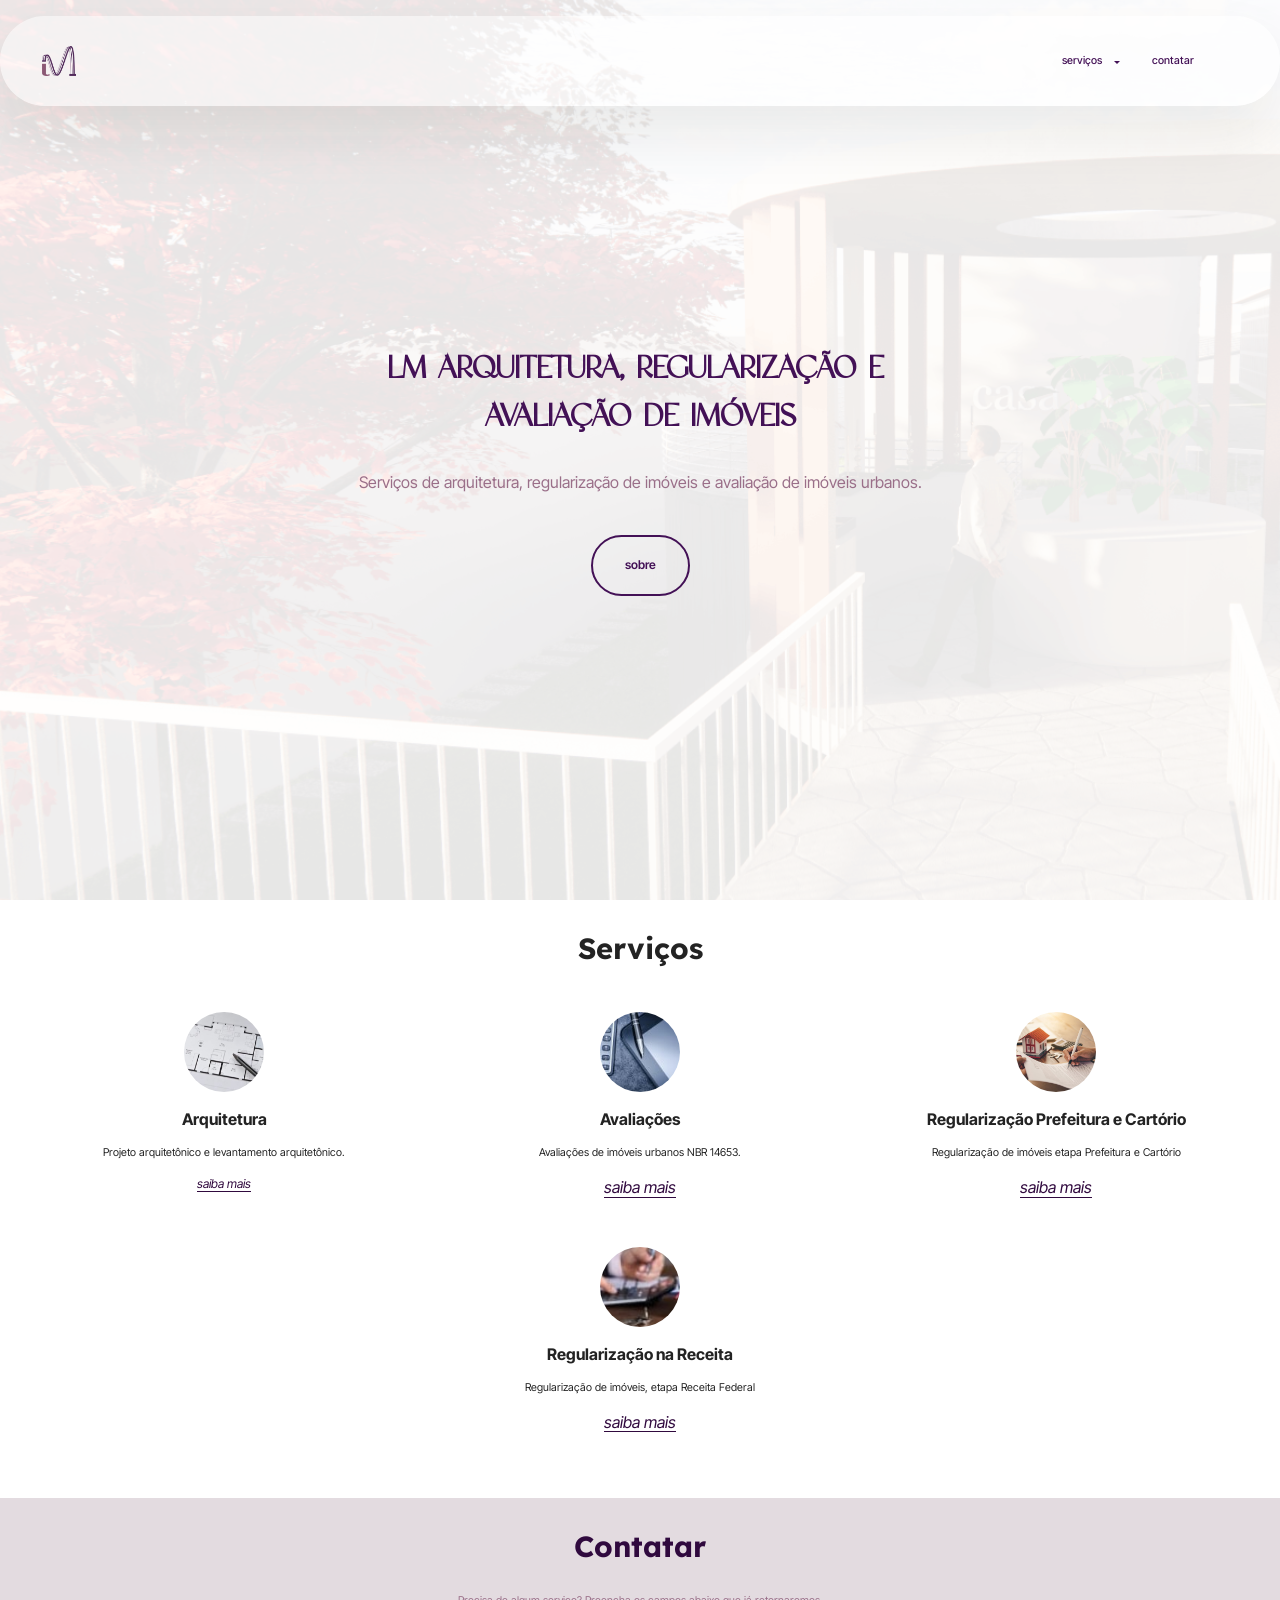
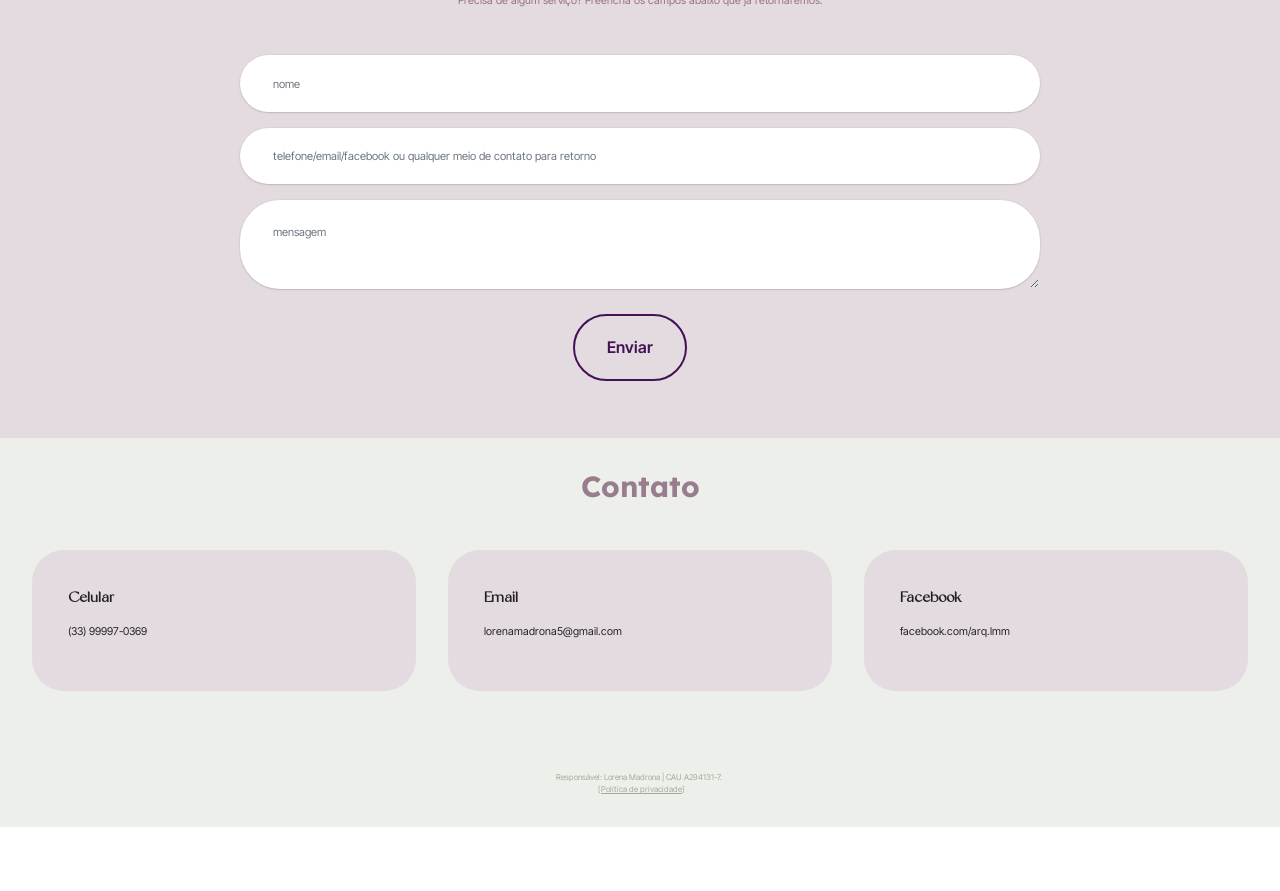
==== commit 5fdef9ae: "Add files via upload" ====
--- a/index.html
+++ b/index.html
@@ -22,7 +22,7 @@
   <noscript><link rel="stylesheet" href="https://fonts.googleapis.com/css?family=Lexend:100,200,300,400,500,600,700,800,900&display=swap"></noscript>
   <link rel="preload" href="https://fonts.googleapis.com/css?family=Inter+Tight:100,200,300,400,500,600,700,800,900,100i,200i,300i,400i,500i,600i,700i,800i,900i&display=swap" as="style" onload="this.onload=null;this.rel='stylesheet'">
   <noscript><link rel="stylesheet" href="https://fonts.googleapis.com/css?family=Inter+Tight:100,200,300,400,500,600,700,800,900,100i,200i,300i,400i,500i,600i,700i,800i,900i&display=swap"></noscript>
-  <link rel="preload" as="style" href="assets/mobirise/css/mbr-additional.css?v=GhfiDe"><link rel="stylesheet" href="assets/mobirise/css/mbr-additional.css?v=GhfiDe" type="text/css">
+  <link rel="preload" as="style" href="assets/mobirise/css/mbr-additional.css?v=2TEgbg"><link rel="stylesheet" href="assets/mobirise/css/mbr-additional.css?v=2TEgbg" type="text/css">
 
   
   
@@ -73,7 +73,7 @@
 			<div class="content-wrap col-12 col-md-7">
 				<h1 class="mbr-section-title mbr-fonts-style mbr-white mb-4 new-font2"><br><strong>LM ARQUITETURA, REGULARIZAÇÃO E&nbsp; AVALIAÇÃO DE IMÓVEIS</strong></h1>
 				
-				<p class="mbr-fonts-style mbr-text mbr-white mb-4 display-4">Serviços de arquitetura, regularização de imóveis e avaliações de imóveis urbanos.</p>
+				<p class="mbr-fonts-style mbr-text mbr-white mb-4 display-4">Serviços de arquitetura, regularização de imóveis e avaliação de imóveis urbanos.</p>
 				<div class="mbr-section-btn"><a class="btn btn-secondary-outline display-7" href="page2.html">sobre</a></div>
 			</div>
 		</div>
@@ -170,7 +170,7 @@
         </div>
         <div class="row justify-content-center mt-4">
             <div class="col-lg-8 mx-auto mbr-form" data-form-type="formoid">
-                <form action="https://mobirise.eu/" method="POST" class="mbr-form form-with-styler" data-form-title="Form Name"><input type="hidden" name="email" data-form-email="true" value="muCs9r3bG9Zr64wAzaYJuuUCMv7a81gMTQP4qZAD13MuA8A/6y8NWPE2qQqgXfCvNZgFxw6Bk1DNHYNIDMI7MgRVJDNzQtlNNrR1StAeD5Fyhw9WiZyInL+O7P1Xs1tA">
+                <form action="https://mobirise.eu/" method="POST" class="mbr-form form-with-styler" data-form-title="Form Name"><input type="hidden" name="email" data-form-email="true" value="5qDunKOVQ2uU4Dy1z3mrT5Ms9Ws8s4NmNLBJSMM1k+QIrMC8Em2ex+02boFg8nPcIHrlE3iQGDscYfu2ZJpzdm/TV4rhTC+MO2eYwM+EgP0D4QmnfhsGdmrzN6sgEc48">
                     <div class="row">
                         <div hidden="hidden" data-form-alert="" class="alert alert-success col-12">obrigada pelo contato!</div>
                         <div hidden="hidden" data-form-alert-danger="" class="alert alert-danger col-12">
@@ -183,7 +183,7 @@
                         </div>
                         
                         <div class="col-12 form-group mb-3" data-for="phone">
-                            <input type="tel" name="phone" placeholder="telefone/email/facebook ou qualquer meio de contato onde podemos retornar" data-form-field="phone" class="form-control" value="" id="phone-form02-6">
+                            <input type="tel" name="phone" placeholder="telefone/email/facebook ou qualquer meio de contato para retorno" data-form-field="phone" class="form-control" value="" id="phone-form02-6">
                         </div>
                         <div class="col-12 form-group mb-3" data-for="textarea">
                             <textarea name="textarea" placeholder="mensagem" data-form-field="textarea" class="form-control" id="textarea-form02-6"></textarea>
@@ -232,7 +232,7 @@
                 <div class="item-wrapper">
                     <div class="text-wrapper">
                         <h6 class="card-title mbr-fonts-style mb-3 display-5"><strong>Facebook</strong></h6>
-                        <p class="mbr-text mbr-fonts-style display-2">arq.lmm</p>
+                        <p class="mbr-text mbr-fonts-style display-2">facebook.com/arq.lmm</p>
                     </div>
                 </div>
             </div>
@@ -255,7 +255,7 @@
             </div>
         </div>
     </div>
-</section><section class="display-7" style="padding: 0;align-items: center;justify-content: center;flex-wrap: wrap;    align-content: center;display: flex;position: relative;height: 4rem;"><a href="https://mobiri.se/4383128" style="flex: 1 1;height: 4rem;position: absolute;width: 100%;z-index: 1;"><img alt="" style="height: 4rem;" src="[data-uri]"></a><p style="margin: 0;text-align: center;" class="display-7">&#8204;</p><a style="z-index:1" href="https://mobirise.com">Mobirise </a></section><script src="assets/bootstrap/js/bootstrap.bundle.min.js"></script>  <script src="assets/parallax/jarallax.js"></script>  <script src="assets/smoothscroll/smooth-scroll.js"></script>  <script src="assets/ytplayer/index.js"></script>  <script src="assets/dropdown/js/navbar-dropdown.js"></script>  <script src="assets/theme/js/script.js"></script>  <script src="assets/formoid/formoid.min.js"></script>  
+</section><section class="display-7" style="padding: 0;align-items: center;justify-content: center;flex-wrap: wrap;    align-content: center;display: flex;position: relative;height: 4rem;"><a href="https://mobiri.se/4383128" style="flex: 1 1;height: 4rem;position: absolute;width: 100%;z-index: 1;"><img alt="" style="height: 4rem;" src="[data-uri]"></a><p style="margin: 0;text-align: center;" class="display-7">&#8204;</p><a style="z-index:1" href="https://mobirise.com/builder/no-code-website-builder.html">No Code Website Builder</a></section><script src="assets/bootstrap/js/bootstrap.bundle.min.js"></script>  <script src="assets/parallax/jarallax.js"></script>  <script src="assets/smoothscroll/smooth-scroll.js"></script>  <script src="assets/ytplayer/index.js"></script>  <script src="assets/dropdown/js/navbar-dropdown.js"></script>  <script src="assets/theme/js/script.js"></script>  <script src="assets/formoid/formoid.min.js"></script>  
   
   
   <input name="animation" type="hidden">
